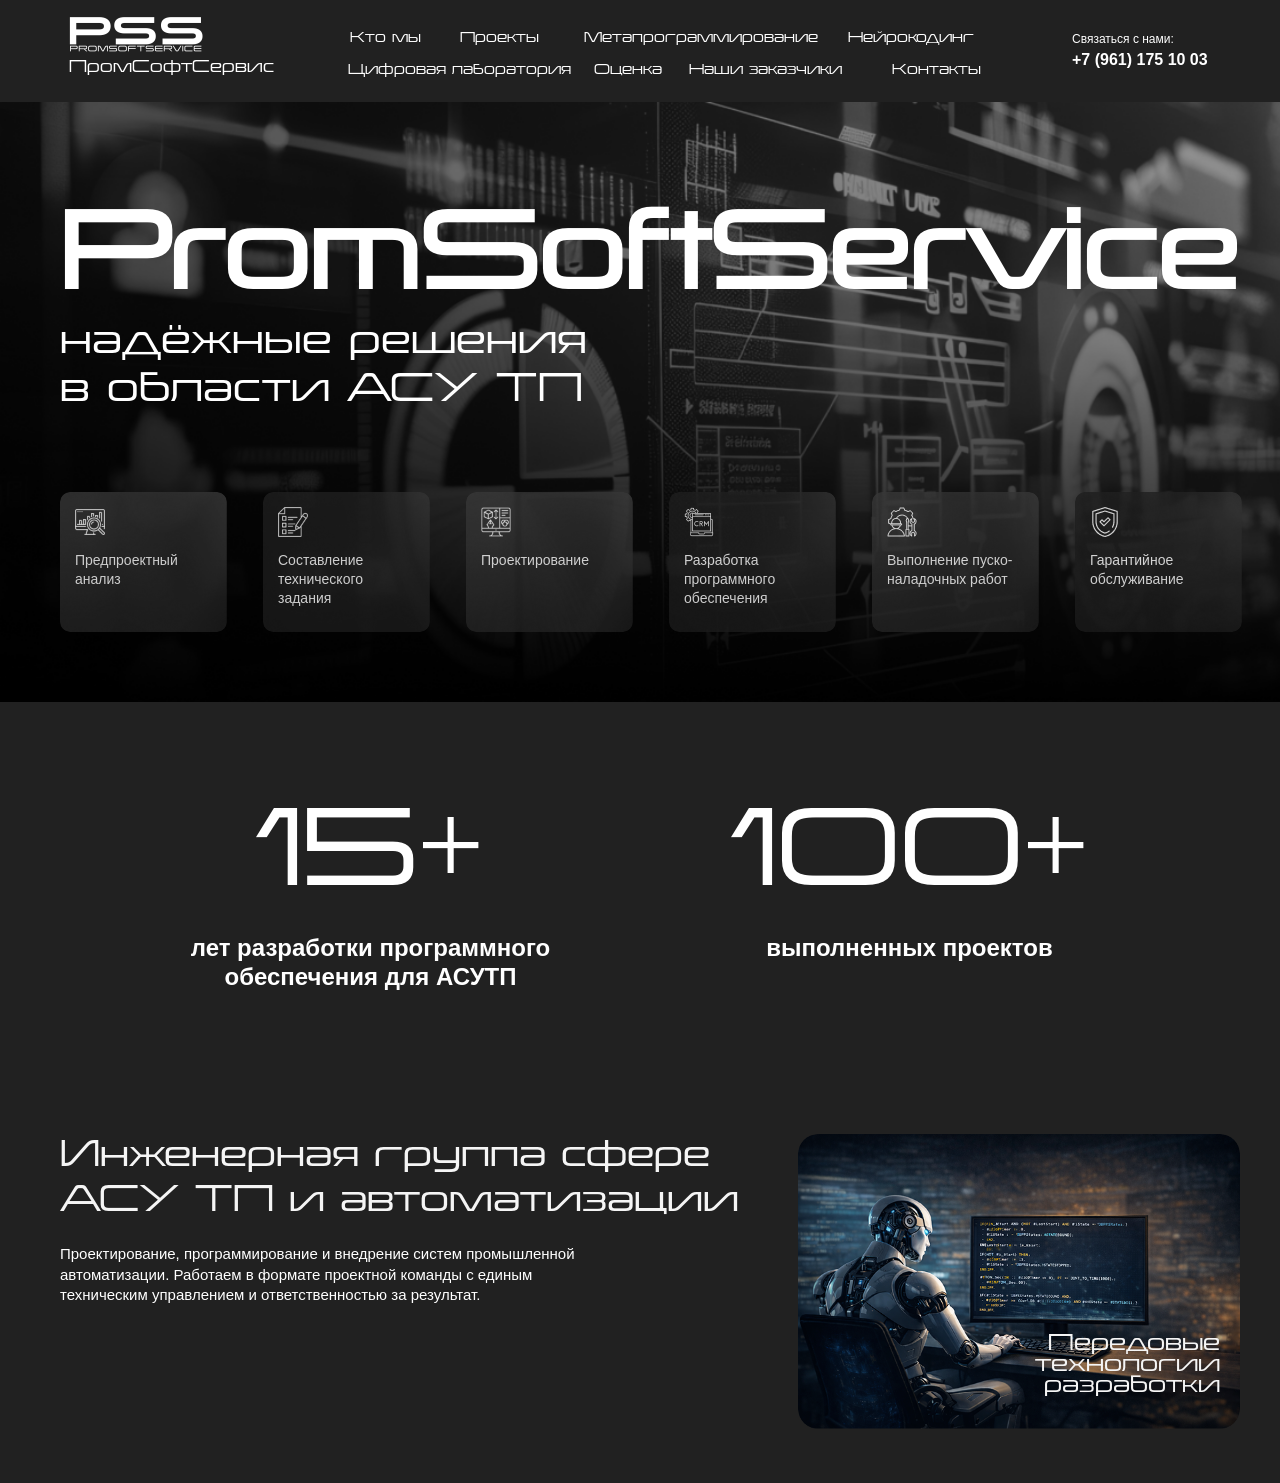
==== index.html @ 096e4c2f "MetaFlow. Подготовка" ====
﻿<!doctype html>
<html lang="ru">
  <head>
    <meta charset="utf-8" />
    <meta http-equiv="Content-Type" content="text/html; charset=utf-8" />
    <meta name="viewport" content="width=device-width, initial-scale=1.0" />
    <title>PromSoftService - надежные решения в области АСУ ТП</title>
    <meta property="og:url" content="/" />
    <meta property="og:title" content="PromSoftService - надежные решения в области АСУ ТП" />
    <meta property="og:description" content="" />
    <meta property="og:type" content="website" />
    <meta property="og:image" content="assets/img/og-logo.png" />
    <link rel="canonical" href="/" />
    <meta name="format-detection" content="telephone=no" />
    <link rel="icon" type="image/png" sizes="32x32" href="assets/img/apple-touch-icon-light.png" media="(prefers-color-scheme: light)" />
    <link rel="icon" type="image/x-icon" sizes="32x32" href="assets/img/favicon-dark.jpg" media="(prefers-color-scheme: dark)" />
    <link rel="icon" type="image/svg+xml" sizes="any" href="assets/img/favicon.svg" />
    <link rel="apple-touch-icon" type="image/png" href="assets/img/icon-192.png" />
    <link rel="icon" type="image/png" sizes="192x192" href="assets/img/icon-192.png" />
    <link rel="stylesheet" href="styles.css" type="text/css" media="all" />
  </head>
  <body>
    <header id="rec1996865982" class="site-header" aria-label="Основная шапка">
      <div class="header-shell">
        <a class="brand" href="#rec1826533751" aria-label="PromSoftService">
          <img src="assets/img/be0d91b4-ce1f-4523-9_2.png" alt="PromSoftService" />
          <span class="brand-title">ПромСофтСервис</span>
        </a>

        <nav class="desktop-nav" aria-label="Основное меню">
          <div class="desktop-nav-row desktop-nav-row-top">
            <a href="#rec1826666881">Кто мы</a>
            <a href="#rec1832008791">Проекты</a>
            <a href="#rec1826693731">Метапрограммирование</a>
            <a href="#rec1826717101">Нейрокодинг</a>
          </div>
          <div class="desktop-nav-row desktop-nav-row-bottom">
            <a href="#rec1989125091">Цифровая лаборатория</a>
            <a href="#rec1988978301">Оценка</a>
            <a href="#rec1826724401">Наши заказчики</a>
            <a href="#rec1831964741">Контакты</a>
          </div>
        </nav>

        <div class="header-contact">
          <div class="header-contact-title">Связаться с нами:</div>
          <a class="header-contact-link" href="tel://+79611751003">+7 (961) 175 10 03</a>
        </div>
      </div>
    </header>

    <nav id="rec1832100621" class="mobile-nav" aria-label="Мобильное меню">
      <div class="mobile-nav-shell">
        <details class="mobile-menu-wrap">
          <summary class="mobile-burger" aria-label="Открыть меню">
            <span></span>
            <span></span>
            <span></span>
            <span></span>
          </summary>
          <div class="mobile-overlay"></div>
          <div class="mobile-panel">
            <div class="mobile-logo-wrap">
              <img class="mobile-logo" src="assets/img/logo_2048x530_white__2.png" alt="PromSoftService" />
            </div>
            <ul class="mobile-menu">
              <li><a href="#rec1826666881">Кто мы</a></li>
              <li><a href="#rec1832008791">Проекты</a></li>
              <li><a href="#rec1826693731">Метапрограммирование</a></li>
              <li><a href="#rec1826717101">Нейрокодинг</a></li>
              <li><a href="#rec1989125091">Цифровая лаборатория</a></li>
              <li><a href="#rec1988978301">Оценка</a></li>
              <li><a href="#rec1826724401">Заказчики</a></li>
              <li><a href="#rec1831964741">Контакты</a></li>
            </ul>
            <div class="mobile-actions">
              <a class="mobile-action" href="tel://+79611751003">Позвонить нам</a>
              <a class="mobile-action" href="mailto:a.gorbunov@bk.ru">Написать на почту</a>
            </div>
          </div>
        </details>
      </div>
    </nav>

    <section id="rec1826533751" class="hero" aria-label="Главный экран">
      <img class="hero-bg" src="assets/img/banner_1_2.png" alt="" aria-hidden="true" />
      <div class="hero-shell">
        <h1 class="hero-title"><strong>PromSoftService</strong></h1>
        <p class="hero-subtitle">надёжные решения <br />в области АСУ ТП</p>

        <div class="hero-cards">
          <article class="hero-card hero-card-1">
            <img class="hero-card-icon" src="assets/img/_1_25.png" alt="" aria-hidden="true" />
            <div class="hero-card-text">Предпроектный анализ</div>
          </article>
          <article class="hero-card hero-card-2">
            <img class="hero-card-icon" src="assets/img/_1_27.png" alt="" aria-hidden="true" />
            <div class="hero-card-text">Составление технического задания</div>
          </article>
          <article class="hero-card hero-card-3">
            <img class="hero-card-icon" src="assets/img/_1_21.png" alt="" aria-hidden="true" />
            <div class="hero-card-text">Проектирование</div>
          </article>
          <article class="hero-card hero-card-4">
            <img class="hero-card-icon" src="assets/img/_1_28.png" alt="" aria-hidden="true" />
            <div class="hero-card-text">Разработка программного обеспечения</div>
          </article>
          <article class="hero-card hero-card-5">
            <img class="hero-card-icon" src="assets/img/_1_23.png" alt="" aria-hidden="true" />
            <div class="hero-card-text">Выполнение пуско-наладочных работ</div>
          </article>
          <article class="hero-card hero-card-6">
            <img class="hero-card-icon" src="assets/img/_1_29.png" alt="" aria-hidden="true" />
            <div class="hero-card-text">Гарантийное обслуживание</div>
          </article>
        </div>
      </div>
    </section>

    <section id="rec1826612561" class="stats" aria-label="О компании в цифрах">
      <div class="stats-shell">
        <div class="stats-value stats-value-left">15+</div>
        <div class="stats-value stats-value-right">100+</div>

        <div class="stats-caption stats-caption-left">лет разработки программного обеспечения для АСУТП</div>
        <div class="stats-caption stats-caption-right">выполненных проектов</div>

        <h2 class="stats-title">Инженерная группа сфере <br />АСУ ТП и автоматизации</h2>
        <p class="stats-text">Проектирование, программирование и&nbsp;внедрение систем промышленной автоматизации. Работаем в&nbsp;формате проектной команды с&nbsp;единым техническим управлением и&nbsp;ответственностью за&nbsp;результат.</p>

        <figure class="stats-figure">
          <img src="assets/img/image_124_4.png" alt="" aria-hidden="true" />
          <figcaption>Передовые технологии разработки</figcaption>
        </figure>
      </div>
    </section>

    <section id="rec1826666881" class="section-placeholder" aria-hidden="true"></section>
    <section id="rec1832008791" class="section-placeholder" aria-hidden="true"></section>
    <section id="rec1826693731" class="section-placeholder" aria-hidden="true"></section>
    <section id="rec1826717101" class="section-placeholder" aria-hidden="true"></section>
    <section id="rec1989125091" class="section-placeholder" aria-hidden="true"></section>
    <section id="rec1988978301" class="section-placeholder" aria-hidden="true"></section>
    <section id="rec1826724401" class="section-placeholder" aria-hidden="true"></section>
    <section id="rec1831964741" class="section-placeholder" aria-hidden="true"></section>
  </body>
</html>
---- styles.css ----
﻿:root {
  --color-bg-main: #212121;
  --color-bg-panel: #333333;
  --color-overlay: rgba(0, 0, 0, 0.45);
  --color-text-main: #ffffff;
  --color-text-soft: #f5f5f5;
  --color-burger-bg: rgba(144, 144, 144, 0.5);

  --font-base: Arial, sans-serif;
  --font-accent: "Korataki", Arial, sans-serif;

  --bp-mobile: 1199px;

  --shell-desktop: 1200px;
  --section-shell: 1200px;

  --header-height: 100px;
  --brand-logo-w: 134px;
  --brand-logo-h: 41px;

  --hero-h-desktop: 604px;
  --hero-h-mobile: 700px;
  --hero-card-w: 167px;
  --hero-card-h: 140px;
  --hero-card-w-mobile: 155px;
  --hero-card-h-mobile: 136px;

  --stats-h-desktop: 771px;
  --stats-h-mobile: 891px;

  --radius-card: 10px;
  --radius-figure: 20px;
  --radius-pill: 30px;
}

@font-face {
  font-family: "Korataki";
  src: url("fonts/15651.otf") format("opentype");
  font-display: swap;
}

* {
  box-sizing: border-box;
}

html,
body {
  margin: 0;
  padding: 0;
}

body {
  background: var(--color-bg-main);
  color: var(--color-text-main);
  font-family: var(--font-base);
}

a {
  color: inherit;
  text-decoration: none;
}

img {
  display: block;
  max-width: 100%;
}

.site-header {
  position: relative;
  z-index: 20;
  height: var(--header-height);
  background: var(--color-bg-main);
}

.header-shell {
  position: relative;
  width: min(100%, var(--shell-desktop));
  height: 100%;
  margin: 0 auto;
}

.brand {
  position: absolute;
  top: 17px;
  left: 29px;
  display: block;
}

.brand img {
  width: var(--brand-logo-w);
  height: var(--brand-logo-h);
  object-fit: contain;
}

.brand-title {
  position: absolute;
  top: 41px;
  left: 0;
  font-family: var(--font-accent);
  font-size: 14px;
  font-weight: 300;
  line-height: 1.43;
  white-space: nowrap;
}

.desktop-nav {
  position: absolute;
  inset: 0;
  font-family: var(--font-accent);
  font-size: 12px;
  font-weight: 300;
  line-height: 1.67;
}

.desktop-nav-row {
  position: absolute;
  left: 308px;
  display: block;
  height: 20px;
}

.desktop-nav-row a {
  position: absolute;
  white-space: nowrap;
}

.desktop-nav-row-top {
  top: 28px;
}

.desktop-nav-row-top a:nth-child(1) {
  left: 2px;
}

.desktop-nav-row-top a:nth-child(2) {
  left: 112px;
}

.desktop-nav-row-top a:nth-child(3) {
  left: 236px;
}

.desktop-nav-row-top a:nth-child(4) {
  left: 500px;
}

.desktop-nav-row-bottom {
  top: 60px;
}

.desktop-nav-row-bottom a:nth-child(1) {
  left: 0;
}

.desktop-nav-row-bottom a:nth-child(2) {
  left: 246px;
}

.desktop-nav-row-bottom a:nth-child(3) {
  left: 341px;
}

.desktop-nav-row-bottom a:nth-child(4) {
  left: 544px;
}

.header-contact {
  position: absolute;
  top: 29px;
  left: 1032px;
  text-align: left;
}

.header-contact-title {
  font-size: 12px;
  font-weight: 500;
  line-height: 1.67;
}

.header-contact-link {
  display: inline-block;
  margin-top: 1px;
  font-size: 16px;
  font-weight: 700;
  line-height: 1.25;
  white-space: nowrap;
}

.mobile-nav {
  display: none;
  position: relative;
  z-index: 30;
  min-height: 58px;
  background: transparent;
}

.mobile-nav-shell {
  position: relative;
  width: 100%;
  min-height: 58px;
}

.mobile-menu-wrap {
  position: relative;
}

.mobile-burger {
  position: fixed;
  top: 15px;
  left: 15px;
  width: 38px;
  height: 38px;
  border-radius: 50%;
  background: var(--color-burger-bg);
  list-style: none;
  cursor: pointer;
  z-index: 42;
}

.mobile-burger::-webkit-details-marker {
  display: none;
}

.mobile-burger span {
  position: absolute;
  left: 8px;
  width: 22px;
  height: 2px;
  background: var(--color-text-main);
  transition: transform 0.25s ease, opacity 0.25s ease, width 0.25s ease;
}

.mobile-burger span:nth-child(1) {
  top: 12px;
}

.mobile-burger span:nth-child(2),
.mobile-burger span:nth-child(3) {
  top: 18px;
}

.mobile-burger span:nth-child(4) {
  top: 24px;
  width: 16px;
  right: 8px;
  left: auto;
}

.mobile-menu-wrap[open] .mobile-burger span:nth-child(1),
.mobile-menu-wrap[open] .mobile-burger span:nth-child(4) {
  width: 0;
  opacity: 0;
}

.mobile-menu-wrap[open] .mobile-burger span:nth-child(2) {
  transform: rotate(45deg);
}

.mobile-menu-wrap[open] .mobile-burger span:nth-child(3) {
  transform: rotate(-45deg);
}

.mobile-overlay {
  position: fixed;
  inset: 0;
  background: var(--color-overlay);
  opacity: 0;
  pointer-events: none;
  transition: opacity 0.25s ease;
  z-index: 38;
}

.mobile-panel {
  position: fixed;
  top: 0;
  left: 0;
  width: 260px;
  height: 100vh;
  background: var(--color-bg-panel);
  padding: 24px 20px 20px;
  transform: translateX(-100%);
  transition: transform 0.25s ease;
  z-index: 39;
  overflow-y: auto;
}

.mobile-menu-wrap[open] .mobile-overlay {
  opacity: 1;
  pointer-events: auto;
}

.mobile-menu-wrap[open] .mobile-panel {
  transform: translateX(0);
}

.mobile-logo-wrap {
  margin-top: 14px;
  margin-bottom: 24px;
}

.mobile-logo {
  width: 125px;
  height: auto;
}

.mobile-menu {
  list-style: none;
  margin: 0;
  padding: 0;
}

.mobile-menu li + li {
  margin-top: 14px;
}

.mobile-menu a {
  font-family: var(--font-accent);
  font-size: 16px;
  font-weight: 300;
  line-height: 1.2;
}

.mobile-actions {
  margin-top: 28px;
  display: grid;
  gap: 12px;
}

.mobile-action {
  display: block;
  border: 1px solid var(--color-text-main);
  border-radius: var(--radius-pill);
  padding: 9px 12px;
  text-align: center;
  color: var(--color-text-main);
  font-size: 14px;
  font-weight: 600;
  line-height: 1.2;
}

.hero {
  position: relative;
  min-height: var(--hero-h-desktop);
  background: var(--color-bg-main);
  overflow: hidden;
}

.hero-bg {
  position: absolute;
  top: 2px;
  left: 50%;
  width: 1500px;
  height: 600px;
  transform: translateX(-50%);
  object-fit: cover;
}

.hero-shell {
  position: relative;
  width: min(100%, var(--section-shell));
  min-height: var(--hero-h-desktop);
  margin: 0 auto;
}

.hero-title {
  position: absolute;
  top: 94px;
  left: 20px;
  margin: 0;
  font-family: var(--font-accent);
  font-size: 95px;
  font-weight: 300;
  line-height: 1.38;
}

.hero-subtitle {
  position: absolute;
  top: 219px;
  left: 20px;
  width: 643px;
  margin: 0;
  font-family: var(--font-accent);
  font-size: 35px;
  font-weight: 300;
  line-height: 1.38;
}

.hero-cards {
  position: absolute;
  top: 392px;
  left: 20px;
  display: grid;
  grid-template-columns: repeat(6, var(--hero-card-w));
  column-gap: 36px;
}

.hero-card {
  width: var(--hero-card-w);
  height: var(--hero-card-h);
  border-radius: var(--radius-card);
  background-size: cover;
  background-position: center;
  opacity: 0.8;
  padding: 15px;
}

.hero-card-icon {
  width: 30px;
  height: 30px;
}

.hero-card-text {
  margin-top: 14px;
  font-size: 14px;
  font-weight: 400;
  line-height: 1.36;
}

.hero-card-1 {
  background-image: url("assets/img/Rectangle_10_7.png");
}

.hero-card-2 {
  background-image: url("assets/img/Rectangle_9_5.png");
}

.hero-card-3 {
  background-image: url("assets/img/Rectangle_10_8.png");
}

.hero-card-4 {
  background-image: url("assets/img/Rectangle_9_7.png");
}

.hero-card-5 {
  background-image: url("assets/img/Rectangle_10_6.png");
}

.hero-card-6 {
  background-image: url("assets/img/Rectangle_9_6.png");
}

.stats {
  position: relative;
  min-height: var(--stats-h-desktop);
  background: var(--color-bg-main);
}

.stats-shell {
  position: relative;
  width: min(100%, var(--section-shell));
  min-height: var(--stats-h-desktop);
  margin: 0 auto;
}

.stats-value {
  position: absolute;
  margin: 0;
  font-family: var(--font-accent);
  font-size: 96px;
  font-weight: 300;
  line-height: 0.6;
  text-align: center;
}

.stats-value-left {
  top: 123px;
  left: 216px;
}

.stats-value-right {
  top: 123px;
  left: 691px;
}

.stats-caption {
  position: absolute;
  width: 495px;
  font-size: 24px;
  font-weight: 700;
  line-height: 1.2;
  text-align: center;
}

.stats-caption-left {
  top: 230px;
  left: 83px;
}

.stats-caption-right {
  top: 230px;
  left: 622px;
}

.stats-title {
  position: absolute;
  top: 430px;
  left: 20px;
  width: 698px;
  margin: 0;
  color: var(--color-text-soft);
  font-family: var(--font-accent);
  font-size: 32px;
  font-weight: 300;
  line-height: 1.41;
}

.stats-text {
  position: absolute;
  top: 540px;
  left: 20px;
  width: 532px;
  margin: 0;
  font-size: 15px;
  font-weight: 500;
  line-height: 1.38;
}

.stats-figure {
  position: absolute;
  top: 430px;
  left: 758px;
  width: 442px;
  margin: 0;
}

.stats-figure img {
  width: 442px;
  height: 295px;
  border-radius: var(--radius-figure);
  object-fit: cover;
}

.stats-figure figcaption {
  position: absolute;
  top: 200px;
  left: 110px;
  width: 312px;
  color: var(--color-text-soft);
  font-family: var(--font-accent);
  font-size: 20px;
  font-weight: 300;
  line-height: 1.05;
  text-align: right;
}

.section-placeholder {
  min-height: 1px;
  background: var(--color-bg-main);
}

@media (max-width: 1200px) {
  .site-header {
    display: none;
  }

  .mobile-nav {
    display: block;
  }

  .hero {
    min-height: var(--hero-h-mobile);
  }

  .hero-bg {
    top: 0;
    width: 870px;
    height: 700px;
  }

  .hero-shell {
    min-height: var(--hero-h-mobile);
    width: 320px;
  }

  .hero-title {
    top: 95px;
    left: 0;
    font-size: 25px;
  }

  .hero-subtitle {
    top: 133px;
    left: 0;
    width: 286px;
    font-size: 18px;
  }

  .hero-cards {
    top: 226px;
    left: 0;
    grid-template-columns: repeat(2, var(--hero-card-w-mobile));
    column-gap: 10px;
    row-gap: 10px;
  }

  .hero-card {
    width: var(--hero-card-w-mobile);
    height: var(--hero-card-h-mobile);
  }

  .stats {
    min-height: var(--stats-h-mobile);
  }

  .stats-shell {
    min-height: var(--stats-h-mobile);
    width: 320px;
  }

  .stats-value {
    font-size: 50px;
  }

  .stats-value-left {
    top: 73px;
    left: 101px;
  }

  .stats-value-right {
    top: 222px;
    left: 67px;
  }

  .stats-caption {
    font-size: 18px;
  }

  .stats-caption-left {
    top: 123px;
    left: 6px;
    width: 314px;
  }

  .stats-caption-right {
    top: 272px;
    left: 42px;
    width: 235px;
  }

  .stats-title {
    top: 349px;
    left: 15px;
    width: 302px;
    font-size: 23px;
  }

  .stats-text {
    top: 487px;
    left: 15px;
    width: 304px;
  }

  .stats-figure {
    top: 635px;
    left: 0;
    width: 320px;
  }

  .stats-figure img {
    width: 320px;
    height: 215px;
  }

  .stats-figure figcaption {
    top: 149px;
    left: 46px;
    width: 264px;
    font-size: 15px;
  }
}
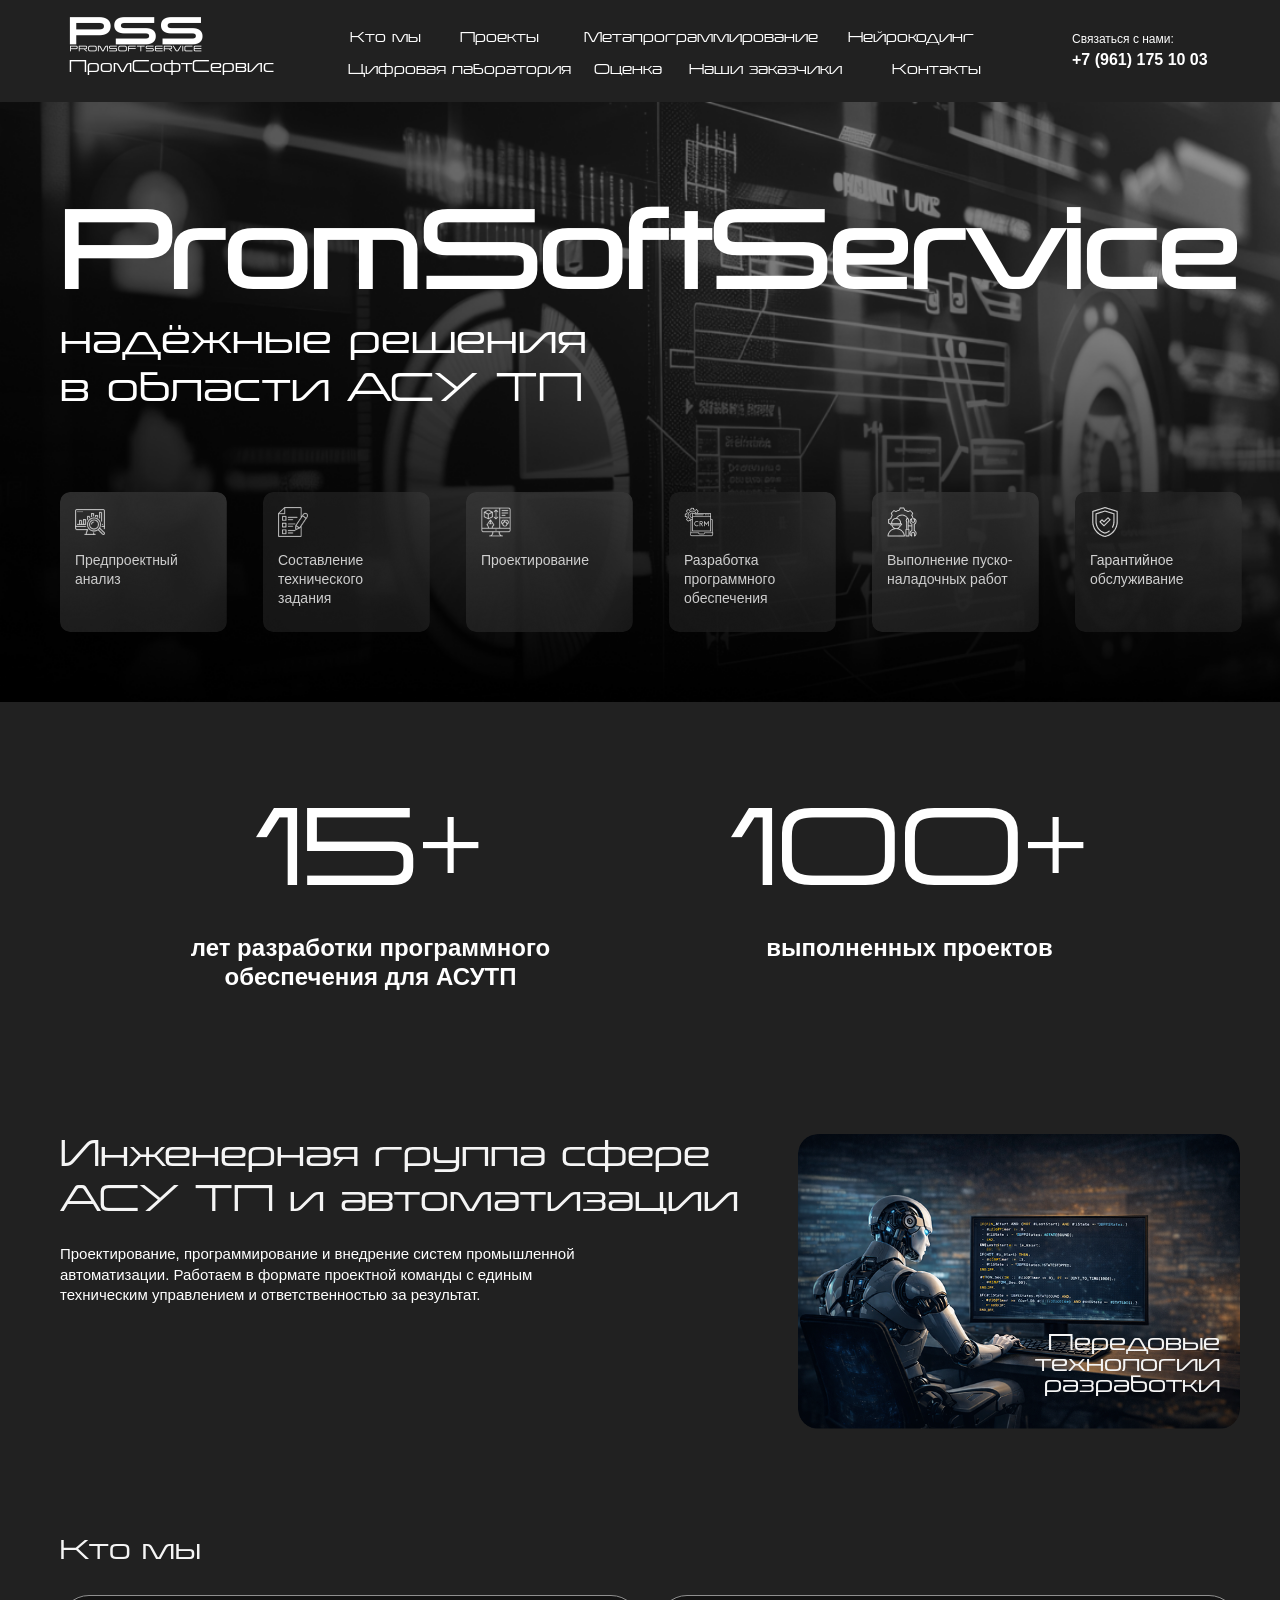
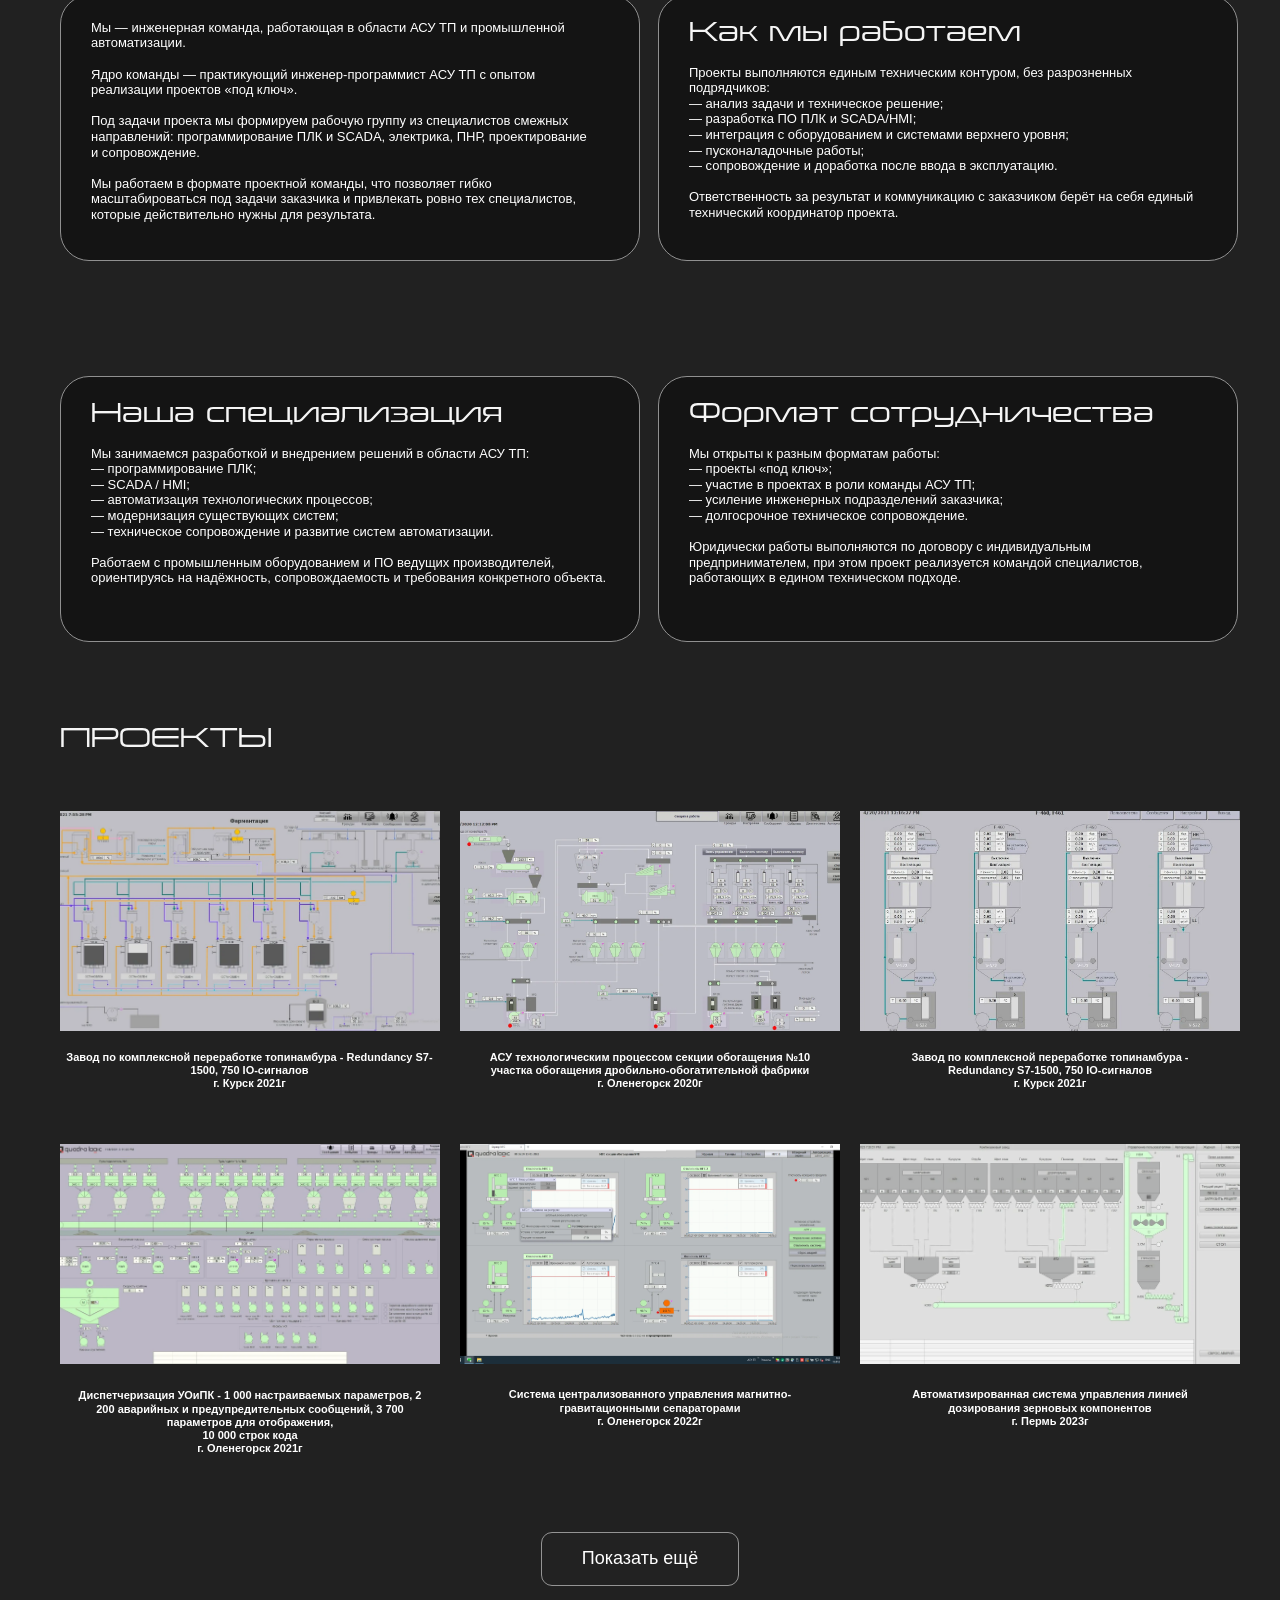
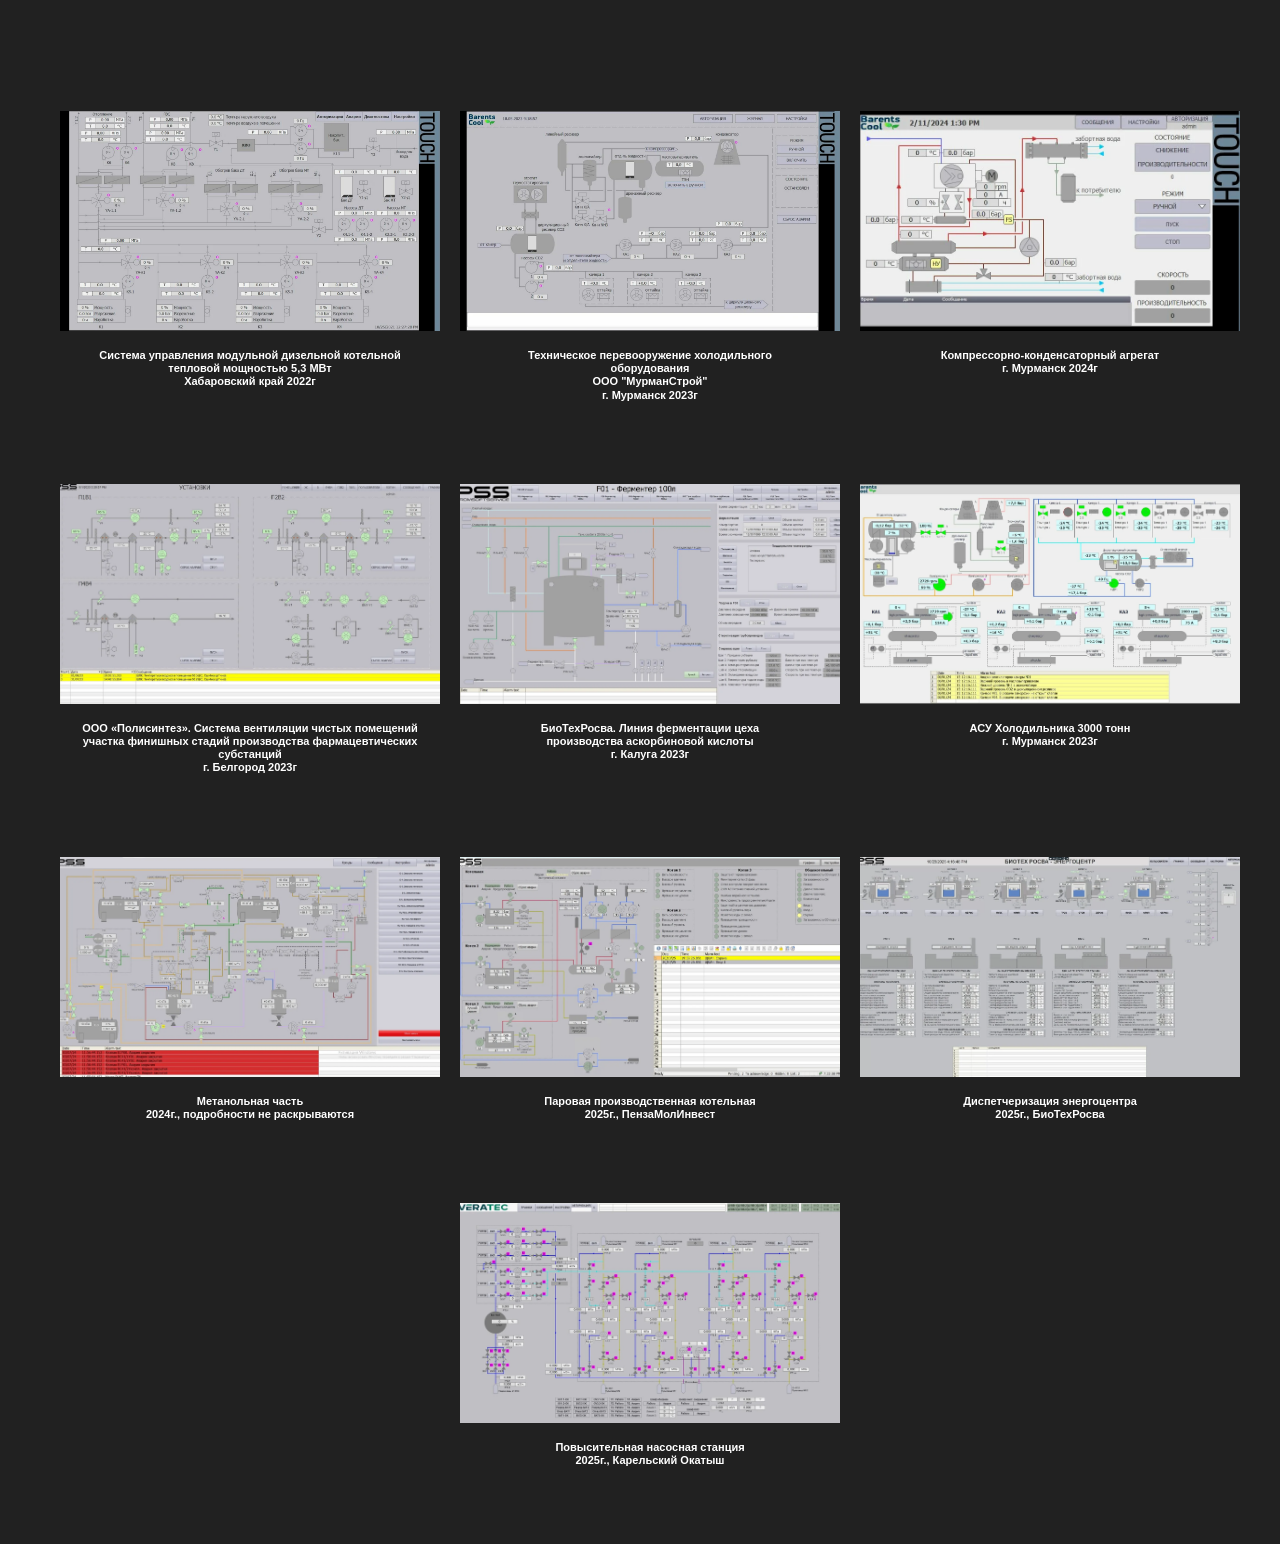
==== commit 97b7ba31: "Проекты" ====
--- a/index.html
+++ b/index.html
@@ -135,8 +135,165 @@
       </div>
     </section>
 
-    <section id="rec1826666881" class="section-placeholder" aria-hidden="true"></section>
-    <section id="rec1832008791" class="section-placeholder" aria-hidden="true"></section>
+    <section id="rec1826666881" class="about" aria-label="Кто мы">
+      <div class="about-shell">
+        <h2 class="about-title">Кто мы</h2>
+        <div class="about-grid">
+          <article class="about-card about-card-intro">
+            <p class="about-card-text">
+              Мы&nbsp;— инженерная команда, работающая в&nbsp;области АСУ&nbsp;ТП и&nbsp;промышленной автоматизации.<br /><br />Ядро команды&nbsp;—
+              практикующий инженер-программист АСУ&nbsp;ТП с&nbsp;опытом реализации проектов «под ключ».<br /><br />Под задачи проекта
+              мы&nbsp;формируем рабочую группу из&nbsp;специалистов смежных направлений: программирование ПЛК и&nbsp;SCADA, электрика, ПНР,
+              проектирование и&nbsp;сопровождение.<br /><br />Мы&nbsp;работаем в&nbsp;формате проектной команды, что позволяет гибко
+              масштабироваться под задачи заказчика и&nbsp;привлекать ровно тех специалистов, которые действительно нужны для результата.
+            </p>
+          </article>
+          <article class="about-card">
+            <h3 class="about-card-title">Как мы работаем</h3>
+            <p class="about-card-text">
+              Проекты выполняются единым техническим контуром, без разрозненных подрядчиков:<br />—&nbsp;анализ задачи и&nbsp;техническое
+              решение;<br />—&nbsp;разработка&nbsp;ПО ПЛК и&nbsp;SCADA/HMI;<br />—&nbsp;интеграция с&nbsp;оборудованием и&nbsp;системами верхнего
+              уровня;<br />—&nbsp;пусконаладочные работы;<br />—&nbsp;сопровождение и&nbsp;доработка после ввода в&nbsp;эксплуатацию.<br /><br />Ответственность
+              за&nbsp;результат и&nbsp;коммуникацию с&nbsp;заказчиком берёт на&nbsp;себя единый технический координатор проекта.
+            </p>
+          </article>
+          <article class="about-card">
+            <h3 class="about-card-title">Наша специализация</h3>
+            <p class="about-card-text">
+              Мы&nbsp;занимаемся разработкой и&nbsp;внедрением решений в&nbsp;области АСУ&nbsp;ТП:<br />—&nbsp;программирование ПЛК;<br />—&nbsp;SCADA
+              / HMI;<br />—&nbsp;автоматизация технологических процессов;<br />—&nbsp;модернизация существующих систем;<br />—&nbsp;техническое
+              сопровождение и&nbsp;развитие систем автоматизации.<br /><br />Работаем с&nbsp;промышленным оборудованием и&nbsp;ПО ведущих
+              производителей, ориентируясь на&nbsp;надёжность, сопровождаемость и&nbsp;требования конкретного объекта.
+            </p>
+          </article>
+          <article class="about-card">
+            <h3 class="about-card-title">Формат сотрудничества</h3>
+            <p class="about-card-text">
+              Мы&nbsp;открыты к&nbsp;разным форматам работы:<br />—&nbsp;проекты «под ключ»;<br />—&nbsp;участие в&nbsp;проектах в&nbsp;роли команды
+              АСУ&nbsp;ТП;<br />—&nbsp;усиление инженерных подразделений заказчика;<br />—&nbsp;долгосрочное техническое
+              сопровождение.<br /><br />Юридически работы выполняются по&nbsp;договору с&nbsp;индивидуальным предпринимателем, при этом проект
+              реализуется командой специалистов, работающих в&nbsp;едином техническом подходе.
+            </p>
+          </article>
+        </div>
+      </div>
+    </section>
+    <section id="rec1832008791" class="projects" aria-label="Проекты">
+      <div class="projects-shell">
+        <h2 class="projects-title">ПРОЕКТЫ</h2>
+        <div class="projects-grid">
+          <article class="project-card project-card-1">
+            <img src="assets/img/image_2026-01-27_00-_46.png" alt="" aria-hidden="true" />
+            <p class="project-caption">
+              Завод по комплексной переработке топинамбура - Redundancy S7-1500, 750 IO-сигналов<br />г. Курск 2021г
+            </p>
+          </article>
+          <article class="project-card project-card-2">
+            <img src="assets/img/image_2026-01-27_00-_32.png" alt="" aria-hidden="true" />
+            <p class="project-caption">
+              АСУ технологическим процессом секции обогащения №10 участка обогащения дробильно-обогатительной фабрики<br />г. Оленегорск 2020г
+            </p>
+          </article>
+          <article class="project-card project-card-3">
+            <img src="assets/img/image_2026-01-27_00-_33.png" alt="" aria-hidden="true" />
+            <p class="project-caption">
+              Завод по комплексной переработке топинамбура - Redundancy S7-1500, 750 IO-сигналов<br />г. Курск 2021г
+            </p>
+          </article>
+          <article class="project-card project-card-4">
+            <img src="assets/img/image_2026-01-27_00-_31.png" alt="" aria-hidden="true" />
+            <p class="project-caption">
+              Диспетчеризация УОиПК - 1 000 настраиваемых параметров, 2 200 аварийных и предупредительных сообщений, 3 700 параметров для
+              отображения, <br />10 000 строк кода<br />г. Оленегорск 2021г
+            </p>
+          </article>
+          <article class="project-card project-card-5">
+            <img src="assets/img/image_2026-01-27_00-_43.png" alt="" aria-hidden="true" />
+            <p class="project-caption">
+              Система централизованного управления магнитно-гравитационными сепараторами<br />г. Оленегорск 2022г
+            </p>
+          </article>
+          <article class="project-card project-card-6">
+            <img src="assets/img/image_2026-01-27_00-_36.png" alt="" aria-hidden="true" />
+            <p class="project-caption">
+              Автоматизированная система управления линией дозирования зерновых компонентов<br />г. Пермь 2023г
+            </p>
+          </article>
+        </div>
+      </div>
+    </section>
+    <section id="rec1831999431" class="projects-more" aria-label="Показать ещё проекты">
+      <div class="projects-more-shell">
+        <button class="projects-more-button" type="button">Показать ещё</button>
+      </div>
+    </section>
+    <section id="rec1832048871" class="projects projects-continuation" aria-label="Продолжение проектов">
+      <div class="projects-shell projects-shell-continuation">
+        <div class="projects-grid projects-grid-continuation">
+          <article class="project-card project-card-more-1">
+            <img src="assets/img/image_2026-01-27_00-_40.png" alt="" aria-hidden="true" />
+            <p class="project-caption">
+              Система управления модульной дизельной котельной тепловой мощностью 5,3 МВт<br />Хабаровский край 2022г
+            </p>
+          </article>
+          <article class="project-card project-card-more-2">
+            <img src="assets/img/image_2026-01-27_00-_42.png" alt="" aria-hidden="true" />
+            <p class="project-caption">
+              Техническое перевооружение холодильного оборудования <br />ООО "МурманСтрой"<br />г. Мурманск 2023г
+            </p>
+          </article>
+          <article class="project-card project-card-more-3">
+            <img src="assets/img/image_2026-01-27_00-_41.png" alt="" aria-hidden="true" />
+            <p class="project-caption">
+              Компрессорно-конденсаторный агрегат<br />г. Мурманск 2024г
+            </p>
+          </article>
+          <article class="project-card project-card-more-4">
+            <img src="assets/img/image_2026-01-27_00-_35.png" alt="" aria-hidden="true" />
+            <p class="project-caption">
+              ООО «Полисинтез». Система вентиляции чистых помещений участка финишных стадий производства фармацевтических субстанций<br />г.
+              Белгород 2023г
+            </p>
+          </article>
+          <article class="project-card project-card-more-5">
+            <img src="assets/img/image_2026-01-27_00-_44.png" alt="" aria-hidden="true" />
+            <p class="project-caption">
+              БиоТехРосва. Линия ферментации цеха производства аскорбиновой кислоты<br />г. Калуга 2023г
+            </p>
+          </article>
+          <article class="project-card project-card-more-6">
+            <img src="assets/img/image_2026-01-27_00-_37.png" alt="" aria-hidden="true" />
+            <p class="project-caption">
+              АСУ Холодильника 3000 тонн<br />г. Мурманск 2023г
+            </p>
+          </article>
+          <article class="project-card project-card-more-7">
+            <img src="assets/img/image_2026-01-27_00-_39.png" alt="" aria-hidden="true" />
+            <p class="project-caption">
+              Метанольная часть<br />2024г., подробности не раскрываются
+            </p>
+          </article>
+          <article class="project-card project-card-more-8">
+            <img src="assets/img/image_2026-01-27_00-_45.png" alt="" aria-hidden="true" />
+            <p class="project-caption">
+              Паровая производственная котельная<br />2025г., ПензаМолИнвест
+            </p>
+          </article>
+          <article class="project-card project-card-more-9">
+            <img src="assets/img/image_2026-01-27_00-_34.png" alt="" aria-hidden="true" />
+            <p class="project-caption">
+              Диспетчеризация энергоцентра<br />2025г., БиоТехРосва
+            </p>
+          </article>
+          <article class="project-card project-card-more-10">
+            <img src="assets/img/image_2026-01-27_00-_38.png" alt="" aria-hidden="true" />
+            <p class="project-caption">
+              Повысительная насосная станция<br />2025г., Карельский Окатыш
+            </p>
+          </article>
+        </div>
+      </div>
+    </section>
     <section id="rec1826693731" class="section-placeholder" aria-hidden="true"></section>
     <section id="rec1826717101" class="section-placeholder" aria-hidden="true"></section>
     <section id="rec1989125091" class="section-placeholder" aria-hidden="true"></section>
--- a/styles.css
+++ b/styles.css
@@ -27,6 +27,22 @@
 
   --stats-h-desktop: 771px;
   --stats-h-mobile: 891px;
+  --projects-h-desktop: 856px;
+  --projects-h-mobile: 2036px;
+  --projects-title-size: 24px;
+  --projects-card-w: 380px;
+  --projects-card-h: 220px;
+  --projects-grid-gap-x: 20px;
+  --projects-grid-gap-y: 58px;
+  --projects-caption-size: 11px;
+  --projects-caption-width: 377px;
+  --projects-caption-gap: 20px;
+  --projects-more-bg: #222222;
+  --projects-more-border: #949494;
+  --projects-more-radius: 11px;
+  --projects-more-btn-h: 54px;
+  --projects-more-btn-px: 38px;
+  --projects-more-btn-font: 18px;
 
   --radius-card: 10px;
   --radius-figure: 20px;
@@ -544,12 +560,275 @@
   text-align: right;
 }
 
+.about {
+  min-height: 801px;
+  background: var(--color-bg-main);
+}
+
+.about-shell {
+  width: min(100%, var(--section-shell));
+  min-height: 801px;
+  margin: 0 auto;
+  padding: 63px 20px 34px;
+}
+
+.about-title {
+  margin: 0;
+  color: var(--color-text-soft);
+  font-family: var(--font-accent);
+  font-size: 24px;
+  font-weight: 300;
+  line-height: 1.2;
+}
+
+.about-grid {
+  margin-top: 28px;
+  display: grid;
+  grid-template-columns: repeat(2, 580px);
+  gap: 115px 18px;
+}
+
+.about-card {
+  min-height: 266px;
+  border: 1px solid #909090;
+  border-radius: 29px;
+  background: #141414;
+  padding: 24px 30px 25px;
+}
+
+.about-card-title {
+  margin: 0 0 16px;
+  color: var(--color-text-soft);
+  font-family: var(--font-accent);
+  font-size: 24px;
+  font-weight: 300;
+  line-height: 1.2;
+}
+
+.about-card-text {
+  margin: 0;
+  color: var(--color-text-main);
+  font-size: 13px;
+  font-weight: 400;
+  line-height: 1.2;
+}
+
 .section-placeholder {
   min-height: 1px;
   background: var(--color-bg-main);
 }
 
+.projects {
+  min-height: var(--projects-h-desktop);
+  background: var(--color-bg-main);
+}
+
+.projects-shell {
+  width: min(100%, var(--section-shell));
+  min-height: var(--projects-h-desktop);
+  margin: 0 auto;
+  padding: 50px 20px 48px;
+}
+
+.projects-title {
+  margin: 0;
+  color: var(--color-text-soft);
+  font-family: var(--font-accent);
+  font-size: var(--projects-title-size);
+  font-weight: 300;
+  line-height: 1.2;
+}
+
+.projects-grid {
+  margin-top: 56px;
+  display: grid;
+  grid-template-columns: repeat(3, var(--projects-card-w));
+  row-gap: 54px;
+  column-gap: var(--projects-grid-gap-x);
+}
+
+.project-card img {
+  width: var(--projects-card-w);
+  height: var(--projects-card-h);
+  object-fit: cover;
+}
+
+.project-caption {
+  width: var(--projects-caption-width);
+  margin: var(--projects-caption-gap) auto 0;
+  color: var(--color-text-main);
+  font-size: var(--projects-caption-size);
+  font-weight: 700;
+  line-height: 1.2;
+  text-align: center;
+}
+
+.project-card-1 .project-caption {
+  width: 377px;
+  margin-left: 1px;
+}
+
+.project-card-2 .project-caption {
+  width: 325px;
+}
+
+.project-card-3 .project-caption {
+  width: 317px;
+}
+
+.project-card-4 .project-caption {
+  width: 350px;
+  margin-top: 25px;
+}
+
+.project-card-5 .project-caption {
+  width: 295px;
+  margin-top: 24px;
+}
+
+.project-card-6 .project-caption {
+  width: 311px;
+  margin-top: 24px;
+}
+
+.projects-more {
+  background: var(--color-bg-main);
+  padding: 0 0 60px;
+}
+
+.projects-more-shell {
+  width: min(100%, var(--section-shell));
+  margin: 0 auto;
+  display: flex;
+  justify-content: center;
+}
+
+.projects-more-button {
+  min-width: 198px;
+  height: var(--projects-more-btn-h);
+  border: 1px solid var(--projects-more-border);
+  border-radius: var(--projects-more-radius);
+  background: var(--projects-more-bg);
+  color: var(--color-text-main);
+  padding: 0 var(--projects-more-btn-px);
+  font-family: var(--font-base);
+  font-size: var(--projects-more-btn-font);
+  font-weight: 400;
+  line-height: 1.2;
+  text-align: center;
+}
+
+.projects-continuation {
+  min-height: 1353px;
+}
+
+.projects-shell-continuation {
+  min-height: 1353px;
+  padding: 65px 20px 71px;
+}
+
+.projects-grid-continuation {
+  margin-top: 0;
+  row-gap: 82px;
+}
+
+.projects-grid-continuation .project-caption {
+  margin-top: 18px;
+}
+
+.project-card-more-1 .project-caption {
+  width: 349px;
+}
+
+.project-card-more-2 .project-caption {
+  width: 289px;
+}
+
+.project-card-more-3 .project-caption {
+  width: 263px;
+}
+
+.project-card-more-4 .project-caption {
+  width: 369px;
+}
+
+.project-card-more-5 .project-caption {
+  width: 289px;
+}
+
+.project-card-more-6 .project-caption {
+  width: 206px;
+}
+
+.project-card-more-7 .project-caption {
+  width: 296px;
+}
+
+.project-card-more-8 .project-caption {
+  width: 236px;
+}
+
+.project-card-more-9 .project-caption {
+  width: 235px;
+}
+
+.project-card-more-10 {
+  grid-column: 2;
+}
+
+.project-card-more-10 .project-caption {
+  width: 226px;
+}
+
 @media (max-width: 1200px) {
+  .about {
+    min-height: 1781px;
+  }
+
+  .about-shell {
+    width: 320px;
+    min-height: 1781px;
+    padding: 52px 0 36px;
+  }
+
+  .about-title {
+    margin-left: 15px;
+    font-size: 25px;
+  }
+
+  .about-grid {
+    margin-top: 24px;
+    grid-template-columns: 320px;
+    gap: 120px 0;
+  }
+
+  .about-card {
+    min-height: auto;
+    border-radius: 20px;
+    padding: 20px 15px 18px;
+  }
+
+  .about-card-intro {
+    min-height: 377px;
+  }
+
+  .about-card:nth-child(2) {
+    min-height: 320px;
+  }
+
+  .about-card:nth-child(3) {
+    min-height: 298px;
+  }
+
+  .about-card:nth-child(4) {
+    min-height: 289px;
+  }
+
+  .about-card-title {
+    margin-bottom: 12px;
+    font-size: 25px;
+  }
+
   .site-header {
     display: none;
   }
@@ -668,4 +947,86 @@
     width: 264px;
     font-size: 15px;
   }
-}
+
+  .projects {
+    min-height: var(--projects-h-mobile);
+  }
+
+  .projects-shell {
+    width: 320px;
+    min-height: var(--projects-h-mobile);
+    padding: 51px 0 60px;
+  }
+
+  .projects-title {
+    margin-left: 15px;
+    font-size: 25px;
+  }
+
+  .projects-grid {
+    margin-top: 27px;
+    grid-template-columns: 320px;
+    row-gap: 39px;
+  }
+
+  .project-card img {
+    width: 320px;
+    height: 200px;
+  }
+
+  .project-caption {
+    width: 309px;
+    margin-top: 20px;
+  }
+
+  .project-card-1 .project-caption,
+  .project-card-2 .project-caption,
+  .project-card-3 .project-caption,
+  .project-card-4 .project-caption,
+  .project-card-5 .project-caption,
+  .project-card-6 .project-caption {
+    width: 309px;
+    margin: 20px auto 0;
+  }
+
+  .projects-more {
+    padding-bottom: 15px;
+  }
+
+  .projects-more-shell {
+    width: 320px;
+  }
+
+  .projects-continuation {
+    min-height: 2993px;
+  }
+
+  .projects-shell-continuation {
+    width: 320px;
+    min-height: 2993px;
+    padding: 41px 0 81px;
+  }
+
+  .projects-grid-continuation {
+    row-gap: 39px;
+  }
+
+  .project-card-more-10 {
+    grid-column: auto;
+  }
+
+  .projects-grid-continuation .project-caption,
+  .project-card-more-1 .project-caption,
+  .project-card-more-2 .project-caption,
+  .project-card-more-3 .project-caption,
+  .project-card-more-4 .project-caption,
+  .project-card-more-5 .project-caption,
+  .project-card-more-6 .project-caption,
+  .project-card-more-7 .project-caption,
+  .project-card-more-8 .project-caption,
+  .project-card-more-9 .project-caption,
+  .project-card-more-10 .project-caption {
+    width: 309px;
+    margin: 20px auto 0;
+  }
+}
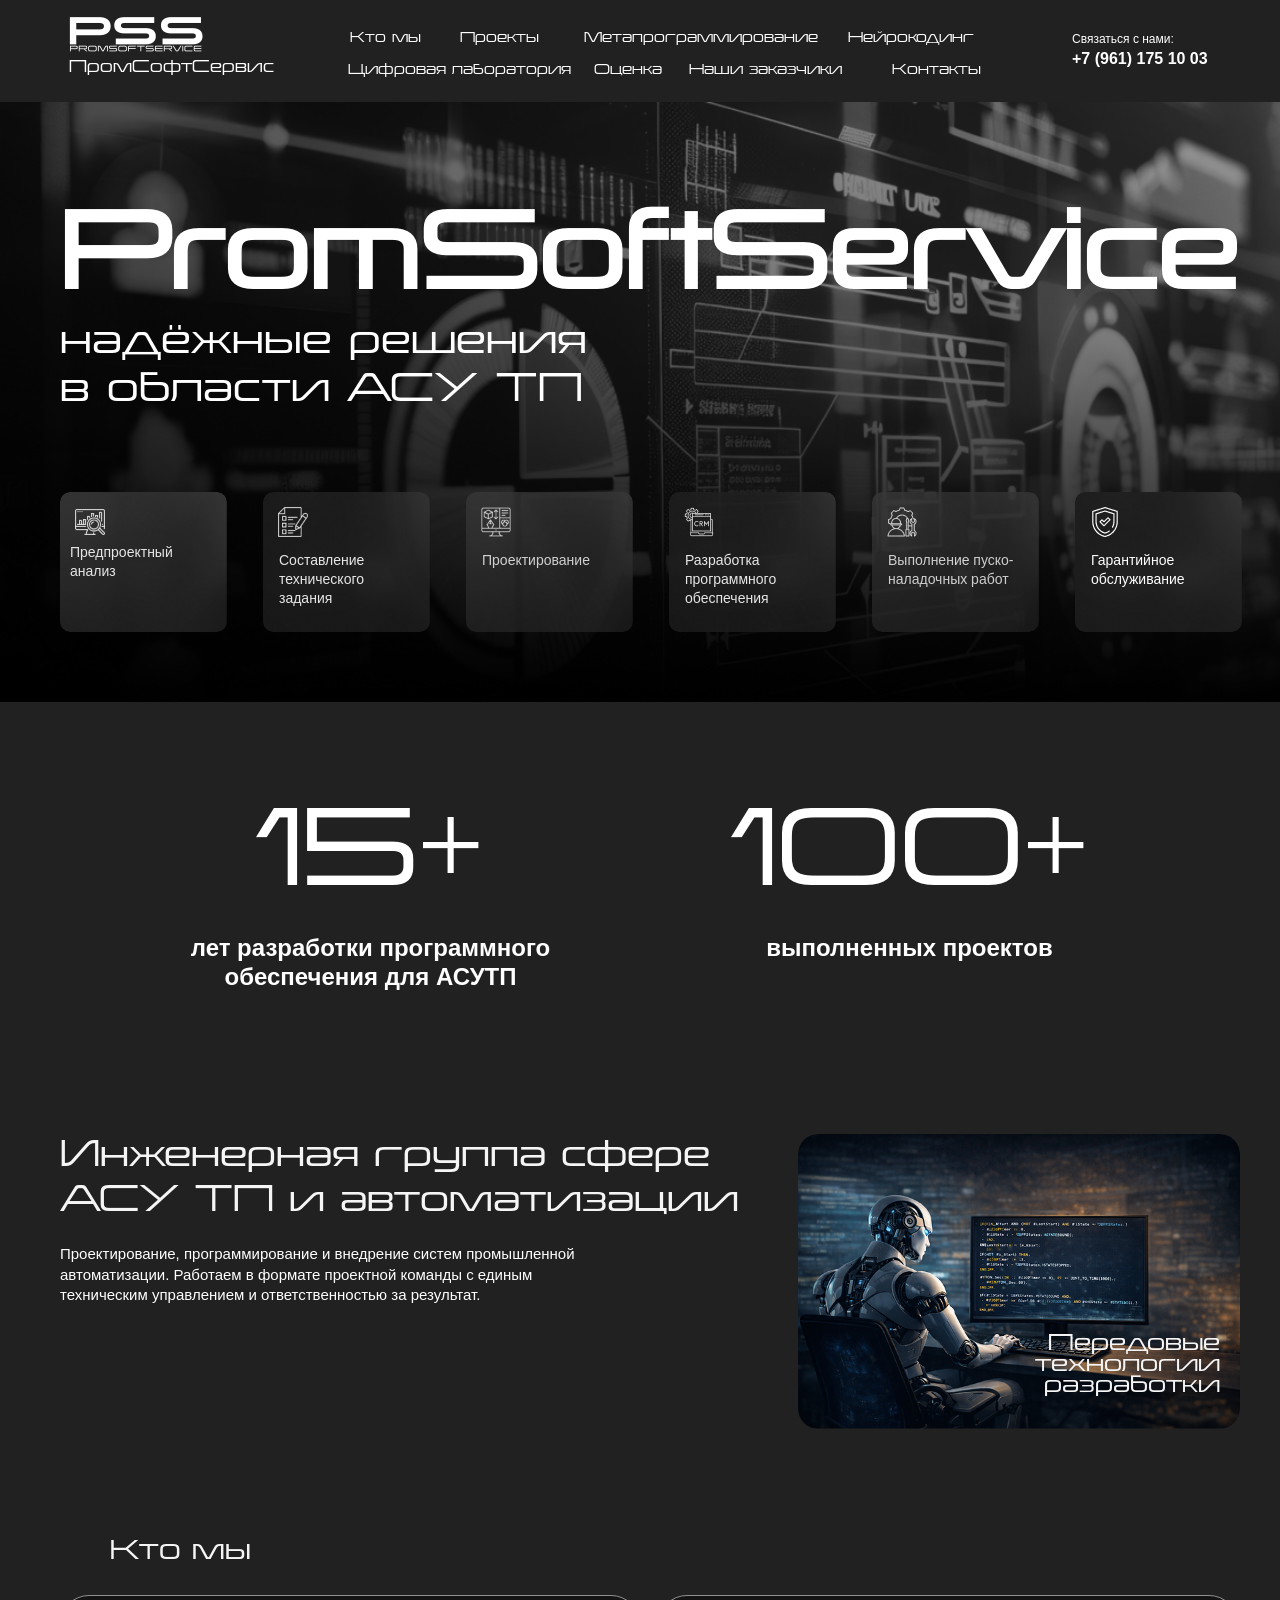
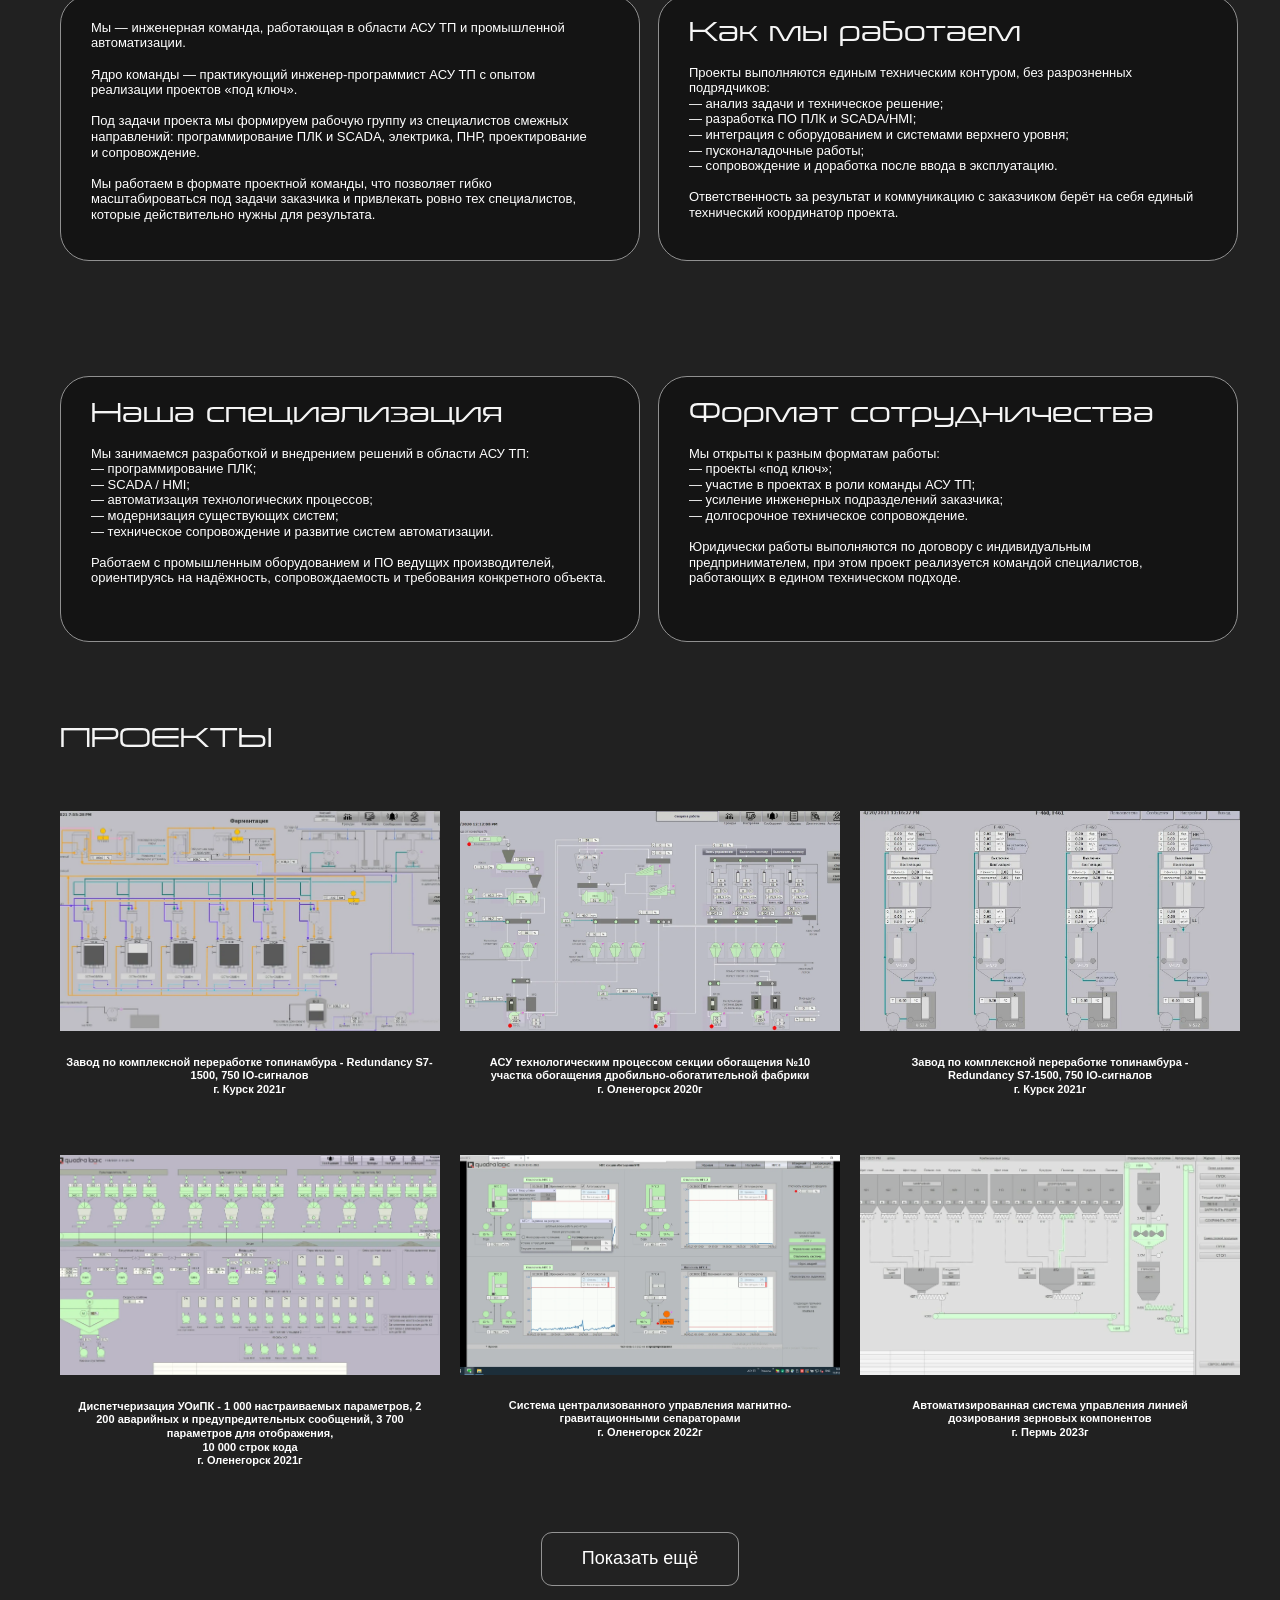
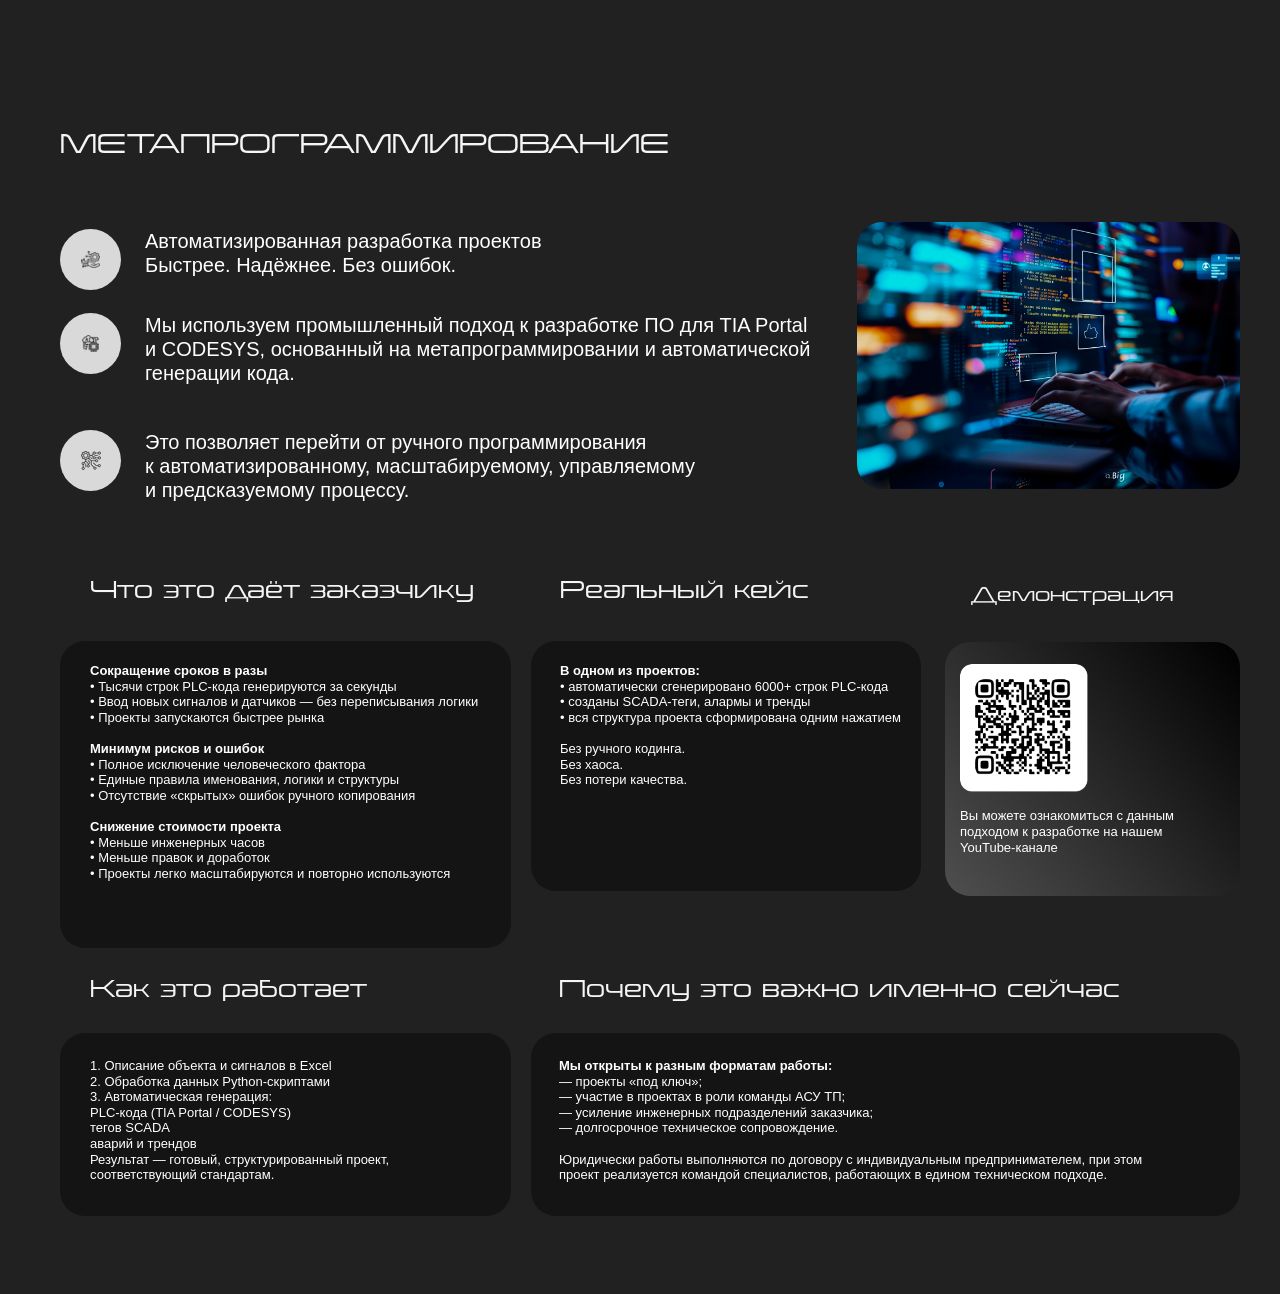
==== commit 2babacd3: "MetaFlow. МЕТАПРОГРАММИРОВАНИЕ" ====
--- a/index.html
+++ b/index.html
@@ -5,12 +5,12 @@
     <meta http-equiv="Content-Type" content="text/html; charset=utf-8" />
     <meta name="viewport" content="width=device-width, initial-scale=1.0" />
     <title>PromSoftService - надежные решения в области АСУ ТП</title>
-    <meta property="og:url" content="/" />
+    <meta property="og:url" content="http://promsoftservice.ru" />
     <meta property="og:title" content="PromSoftService - надежные решения в области АСУ ТП" />
     <meta property="og:description" content="" />
     <meta property="og:type" content="website" />
     <meta property="og:image" content="assets/img/og-logo.png" />
-    <link rel="canonical" href="/" />
+    <link rel="canonical" href="https://promsoftservice.ru" />
     <meta name="format-detection" content="telephone=no" />
     <link rel="icon" type="image/png" sizes="32x32" href="assets/img/apple-touch-icon-light.png" media="(prefers-color-scheme: light)" />
     <link rel="icon" type="image/x-icon" sizes="32x32" href="assets/img/favicon-dark.jpg" media="(prefers-color-scheme: dark)" />
@@ -22,10 +22,10 @@
   <body>
     <header id="rec1996865982" class="site-header" aria-label="Основная шапка">
       <div class="header-shell">
-        <a class="brand" href="#rec1826533751" aria-label="PromSoftService">
+        <div class="brand" aria-label="PromSoftService">
           <img src="assets/img/be0d91b4-ce1f-4523-9_2.png" alt="PromSoftService" />
           <span class="brand-title">ПромСофтСервис</span>
-        </a>
+        </div>
 
         <nav class="desktop-nav" aria-label="Основное меню">
           <div class="desktop-nav-row desktop-nav-row-top">
@@ -294,7 +294,95 @@
         </div>
       </div>
     </section>
-    <section id="rec1826693731" class="section-placeholder" aria-hidden="true"></section>
+    <section id="rec1826693731" class="metaprogramming" aria-label="Метапрограммирование">
+      <div class="metaprogramming-shell">
+        <h2 class="metaprogramming-title">
+          <span class="metaprogramming-title-desktop">МЕТАПРОГРАММИРОВАНИЕ</span>
+          <span class="metaprogramming-title-mobile">МЕТАПРОГРАМ<br />-МИРОВАНИЕ</span>
+        </h2>
+
+        <div class="metaprogramming-intro">
+          <article class="metaprogramming-intro-item">
+            <span class="metaprogramming-intro-icon" aria-hidden="true">
+              <img src="assets/img/Vector_5.png" alt="" />
+            </span>
+            <p class="metaprogramming-intro-text">Автоматизированная разработка проектов<br />Быстрее. Надёжнее. Без ошибок.</p>
+          </article>
+          <article class="metaprogramming-intro-item">
+            <span class="metaprogramming-intro-icon" aria-hidden="true">
+              <img src="assets/img/_1_31.png" alt="" />
+            </span>
+            <p class="metaprogramming-intro-text">
+              Мы&nbsp;используем промышленный подход к&nbsp;разработке&nbsp;ПО для TIA Portal и&nbsp;CODESYS, основанный
+              на&nbsp;метапрограммировании и&nbsp;автоматической генерации кода.
+            </p>
+          </article>
+          <article class="metaprogramming-intro-item">
+            <span class="metaprogramming-intro-icon" aria-hidden="true">
+              <img src="assets/img/_1_30.png" alt="" />
+            </span>
+            <p class="metaprogramming-intro-text">
+              Это позволяет перейти от&nbsp;ручного программирования к&nbsp;автоматизированному, масштабируемому, управляемому
+              и&nbsp;предсказуемому процессу.
+            </p>
+          </article>
+        </div>
+
+        <article class="metaprogramming-card metaprogramming-card-benefits">
+          <h3 class="metaprogramming-card-title">Что это даёт заказчику</h3>
+          <p class="metaprogramming-card-text">
+            <strong>Сокращение сроков в&nbsp;разы</strong><br />• Тысячи строк PLC-кода генерируются за&nbsp;секунды<br />•
+            Ввод новых сигналов и&nbsp;датчиков&nbsp;— без переписывания логики<br />• Проекты запускаются быстрее рынка<br /><br /><strong
+              >Минимум рисков и&nbsp;ошибок</strong
+            ><br />• Полное исключение человеческого фактора<br />• Единые правила именования, логики и&nbsp;структуры<br />•
+            Отсутствие «скрытых» ошибок ручного копирования<br /><br /><strong>Снижение стоимости проекта</strong><br />• Меньше
+            инженерных часов<br />• Меньше правок и&nbsp;доработок<br />• Проекты легко масштабируются и&nbsp;повторно используются
+          </p>
+        </article>
+
+        <article class="metaprogramming-card metaprogramming-card-workflow">
+          <h3 class="metaprogramming-card-title">Как это работает</h3>
+          <p class="metaprogramming-card-text">
+            1. Описание объекта и&nbsp;сигналов в&nbsp;Excel<br />2. Обработка данных Python-скриптами<br />3. Автоматическая
+            генерация:<br />PLC-кода (TIA Portal / CODESYS)<br />тегов SCADA<br />аварий и&nbsp;трендов<br />Результат&nbsp;— готовый,
+            структурированный проект, соответствующий стандартам.
+          </p>
+        </article>
+
+        <article class="metaprogramming-card metaprogramming-card-case">
+          <h3 class="metaprogramming-card-title">Реальный кейс</h3>
+          <p class="metaprogramming-card-text">
+            <strong>В&nbsp;одном из&nbsp;проектов: </strong><br />• автоматически сгенерировано 6000+ строк PLC-кода<br />• созданы
+            SCADA-теги, алармы и&nbsp;тренды<br />• вся структура проекта сформирована одним нажатием<br /><br />Без ручного
+            кодинга.<br />Без хаоса.<br />Без потери качества.
+          </p>
+        </article>
+
+        <article class="metaprogramming-card metaprogramming-card-format">
+          <h3 class="metaprogramming-card-title">Почему это важно именно сейчас</h3>
+          <p class="metaprogramming-card-text">
+            <strong>Мы&nbsp;открыты к&nbsp;разным форматам работы:</strong><br />—&nbsp;проекты «под ключ»;<br />—&nbsp;участие
+            в&nbsp;проектах в&nbsp;роли команды АСУ&nbsp;ТП;<br />—&nbsp;усиление инженерных подразделений заказчика;<br />—&nbsp;долгосрочное
+            техническое сопровождение.<br /><br />Юридически работы выполняются по&nbsp;договору с&nbsp;индивидуальным
+            предпринимателем, при этом проект реализуется командой специалистов, работающих в&nbsp;едином техническом подходе.
+          </p>
+        </article>
+
+        <figure class="metaprogramming-photo">
+          <img src="assets/img/person-is-typing-key_2.png" alt="" aria-hidden="true" />
+        </figure>
+
+        <article class="metaprogramming-demo">
+          <h3 class="metaprogramming-card-title metaprogramming-demo-title">Демонстрация</h3>
+          <div class="metaprogramming-demo-box">
+            <img class="metaprogramming-demo-icon" src="assets/img/_1_22.png" alt="" aria-hidden="true" />
+            <p class="metaprogramming-card-text">
+              Вы&nbsp;можете ознакомиться с&nbsp;данным подходом к&nbsp;разработке на&nbsp;нашем YouTube-канале
+            </p>
+          </div>
+        </article>
+      </div>
+    </section>
     <section id="rec1826717101" class="section-placeholder" aria-hidden="true"></section>
     <section id="rec1989125091" class="section-placeholder" aria-hidden="true"></section>
     <section id="rec1988978301" class="section-placeholder" aria-hidden="true"></section>
--- a/styles.css
+++ b/styles.css
@@ -51,7 +51,7 @@
 
 @font-face {
   font-family: "Korataki";
-  src: url("fonts/15651.otf") format("opentype");
+  src: url("_fonts/15651.otf") format("opentype");
   font-display: swap;
 }
 
@@ -90,7 +90,8 @@
 
 .header-shell {
   position: relative;
-  width: min(100%, var(--shell-desktop));
+  width: 100%;
+  max-width: var(--shell-desktop);
   height: 100%;
   margin: 0 auto;
 }
@@ -99,7 +100,10 @@
   position: absolute;
   top: 17px;
   left: 29px;
-  display: block;
+  width: 203px;
+  display: flex;
+  flex-direction: column;
+  align-items: flex-start;
 }
 
 .brand img {
@@ -109,13 +113,11 @@
 }
 
 .brand-title {
-  position: absolute;
-  top: 41px;
-  left: 0;
+  display: block;
   font-family: var(--font-accent);
   font-size: 14px;
   font-weight: 300;
-  line-height: 1.43;
+  line-height: 20px;
   white-space: nowrap;
 }
 
@@ -184,6 +186,7 @@
   position: absolute;
   top: 29px;
   left: 1032px;
+  width: 138px;
   text-align: left;
 }
 
@@ -195,7 +198,7 @@
 
 .header-contact-link {
   display: inline-block;
-  margin-top: 1px;
+  margin-top: 0;
   font-size: 16px;
   font-weight: 700;
   line-height: 1.25;
@@ -411,22 +414,34 @@
 }
 
 .hero-card {
+  position: relative;
   width: var(--hero-card-w);
   height: var(--hero-card-h);
   border-radius: var(--radius-card);
   background-size: cover;
   background-position: center;
-  opacity: 0.8;
-  padding: 15px;
+  padding: 0;
+  --hero-icon-top: 15px;
+  --hero-icon-left: 15px;
+  --hero-text-top: 59px;
+  --hero-text-left: 16px;
+  --hero-text-width: 133px;
 }
 
 .hero-card-icon {
+  position: absolute;
+  top: var(--hero-icon-top);
+  left: var(--hero-icon-left);
   width: 30px;
   height: 30px;
 }
 
 .hero-card-text {
-  margin-top: 14px;
+  position: absolute;
+  top: var(--hero-text-top);
+  left: var(--hero-text-left);
+  width: var(--hero-text-width);
+  margin: 0;
   font-size: 14px;
   font-weight: 400;
   line-height: 1.36;
@@ -434,26 +449,46 @@
 
 .hero-card-1 {
   background-image: url("assets/img/Rectangle_10_7.png");
+  opacity: 0.9;
 }
 
 .hero-card-2 {
   background-image: url("assets/img/Rectangle_9_5.png");
+  opacity: 0.9;
 }
 
 .hero-card-3 {
   background-image: url("assets/img/Rectangle_10_8.png");
+  opacity: 0.8;
 }
 
 .hero-card-4 {
   background-image: url("assets/img/Rectangle_9_7.png");
+  opacity: 0.9;
 }
 
 .hero-card-5 {
   background-image: url("assets/img/Rectangle_10_6.png");
+  opacity: 0.8;
 }
 
 .hero-card-6 {
   background-image: url("assets/img/Rectangle_9_6.png");
+  opacity: 1;
+}
+
+.hero-card-1 .hero-card-text {
+  --hero-text-top: 51px;
+  --hero-text-left: 10px;
+  --hero-text-width: 145px;
+}
+
+.hero-card-3 .hero-card-text {
+  --hero-text-width: 136px;
+}
+
+.hero-card-5 .hero-card-text {
+  --hero-text-width: 145px;
 }
 
 .stats {
@@ -574,6 +609,7 @@
 
 .about-title {
   margin: 0;
+  margin-left: 50px;
   color: var(--color-text-soft);
   font-family: var(--font-accent);
   font-size: 24px;
@@ -643,7 +679,7 @@
   margin-top: 56px;
   display: grid;
   grid-template-columns: repeat(3, var(--projects-card-w));
-  row-gap: 54px;
+  row-gap: var(--projects-grid-gap-y);
   column-gap: var(--projects-grid-gap-x);
 }
 
@@ -655,11 +691,11 @@
 
 .project-caption {
   width: var(--projects-caption-width);
-  margin: var(--projects-caption-gap) auto 0;
+  margin: 25px auto 0;
   color: var(--color-text-main);
   font-size: var(--projects-caption-size);
   font-weight: 700;
-  line-height: 1.2;
+  line-height: 1.24;
   text-align: center;
 }
 
@@ -719,7 +755,8 @@
 }
 
 .projects-continuation {
-  min-height: 1353px;
+  display: none;
+  min-height: 0;
 }
 
 .projects-shell-continuation {
@@ -778,6 +815,243 @@
 
 .project-card-more-10 .project-caption {
   width: 226px;
+}
+
+.metaprogramming {
+  min-height: 1243px;
+  background: var(--color-bg-main);
+}
+
+.metaprogramming-shell {
+  position: relative;
+  width: min(100%, var(--section-shell));
+  min-height: 1243px;
+  margin: 0 auto;
+}
+
+.metaprogramming-title {
+  position: absolute;
+  top: 86px;
+  left: 20px;
+  margin: 0;
+  color: var(--color-text-soft);
+  font-family: var(--font-accent);
+  font-size: 24px;
+  font-weight: 300;
+  line-height: 1.2;
+}
+
+.metaprogramming-title-mobile {
+  display: none;
+}
+
+.metaprogramming-intro {
+  position: absolute;
+  top: 183px;
+  left: 20px;
+  width: 970px;
+  display: grid;
+  row-gap: 36px;
+}
+
+.metaprogramming-intro-item {
+  position: relative;
+  min-height: auto;
+  padding-left: 85px;
+}
+
+.metaprogramming-intro-item:nth-child(1) {
+  min-height: 48px;
+}
+
+.metaprogramming-intro-item:nth-child(2) {
+  min-height: 81px;
+}
+
+.metaprogramming-intro-icon {
+  position: absolute;
+  left: 0;
+  top: 0;
+  width: 61px;
+  height: 61px;
+  border-radius: 999px;
+  background: #d9d9d9;
+  display: flex;
+  align-items: center;
+  justify-content: center;
+}
+
+.metaprogramming-intro-item:nth-child(1) .metaprogramming-intro-icon img {
+  width: 19px;
+}
+
+.metaprogramming-intro-item:nth-child(2) .metaprogramming-intro-icon img {
+  width: 17px;
+}
+
+.metaprogramming-intro-item:nth-child(3) .metaprogramming-intro-icon img {
+  width: 20px;
+}
+
+.metaprogramming-intro-text {
+  margin: 0;
+  max-width: 970px;
+  color: var(--color-text-main);
+  font-size: 20px;
+  font-weight: 400;
+  line-height: 1.2;
+}
+
+.metaprogramming-intro-item:nth-child(2) .metaprogramming-intro-text {
+  max-width: 747px;
+}
+
+.metaprogramming-intro-item:nth-child(3) .metaprogramming-intro-text {
+  max-width: 642px;
+}
+
+.metaprogramming-card {
+  position: absolute;
+  border-radius: 25px;
+  background: #141414;
+}
+
+.metaprogramming-card-title {
+  margin: 0;
+  color: var(--color-text-soft);
+  font-family: var(--font-accent);
+  font-size: 21px;
+  font-weight: 300;
+  line-height: 1.2;
+}
+
+.metaprogramming-card-text {
+  margin: 0;
+  color: var(--color-text-main);
+  font-size: 13px;
+  font-weight: 400;
+  line-height: 1.2;
+}
+
+.metaprogramming-card-benefits {
+  top: 595px;
+  left: 20px;
+  width: 451px;
+  min-height: 307px;
+}
+
+.metaprogramming-card-benefits .metaprogramming-card-title {
+  position: absolute;
+  top: -62px;
+  left: 30px;
+  font-size: 21px;
+}
+
+.metaprogramming-card-benefits .metaprogramming-card-text {
+  padding: 22px 23px 24px 30px;
+}
+
+.metaprogramming-card-workflow {
+  top: 987px;
+  left: 20px;
+  width: 451px;
+  min-height: 183px;
+}
+
+.metaprogramming-card-workflow .metaprogramming-card-title {
+  position: absolute;
+  top: -55px;
+  left: 30px;
+}
+
+.metaprogramming-card-workflow .metaprogramming-card-text {
+  padding: 25px 24px 22px 30px;
+}
+
+.metaprogramming-card-case {
+  top: 595px;
+  left: 491px;
+  width: 390px;
+  min-height: 250px;
+}
+
+.metaprogramming-card-case .metaprogramming-card-title {
+  position: absolute;
+  top: -62px;
+  left: 29px;
+}
+
+.metaprogramming-card-case .metaprogramming-card-text {
+  padding: 22px 18px 20px 29px;
+}
+
+.metaprogramming-photo {
+  position: absolute;
+  top: 176px;
+  left: 817px;
+  width: 383px;
+  height: 267px;
+  margin: 0;
+  border-radius: 25px;
+  overflow: hidden;
+}
+
+.metaprogramming-photo img {
+  width: 100%;
+  height: 100%;
+  object-fit: cover;
+}
+
+.metaprogramming-card-format {
+  top: 987px;
+  left: 491px;
+  width: 709px;
+  min-height: 183px;
+}
+
+.metaprogramming-card-format .metaprogramming-card-title {
+  position: absolute;
+  top: -55px;
+  left: 28px;
+}
+
+.metaprogramming-card-format .metaprogramming-card-text {
+  padding: 25px 18px 20px 28px;
+  max-width: 665px;
+}
+
+.metaprogramming-demo {
+  position: absolute;
+  top: 540px;
+  left: 905px;
+  width: 295px;
+}
+
+.metaprogramming-demo-title {
+  font-size: 17px;
+  line-height: 1.2;
+  margin-bottom: 36px;
+  margin-left: 26px;
+}
+
+.metaprogramming-demo-box {
+  position: relative;
+  min-height: 254px;
+  border-radius: 25px;
+  background-image: linear-gradient(50deg, #4f4f4f 0%, #000000 100%);
+  padding: 22px 15px 20px;
+}
+
+.metaprogramming-demo-icon {
+  display: block;
+  width: 128px;
+  height: 128px;
+  border-radius: 12px;
+}
+
+.metaprogramming-demo-box .metaprogramming-card-text {
+  margin-top: 16px;
+  width: 260px;
 }
 
 @media (max-width: 1200px) {
@@ -834,7 +1108,7 @@
   }
 
   .mobile-nav {
-    display: block;
+    display: none;
   }
 
   .hero {
@@ -876,6 +1150,44 @@
   .hero-card {
     width: var(--hero-card-w-mobile);
     height: var(--hero-card-h-mobile);
+  }
+
+  .hero-card-1 {
+    --hero-icon-left: 20px;
+    --hero-text-top: 51px;
+    --hero-text-left: 15px;
+    --hero-text-width: 145px;
+  }
+
+  .hero-card-2 {
+    --hero-icon-top: 18px;
+    --hero-text-top: 62px;
+  }
+
+  .hero-card-3 {
+    --hero-icon-left: 12px;
+    --hero-text-left: 12px;
+    --hero-text-width: 136px;
+  }
+
+  .hero-card-4 {
+    --hero-icon-top: 19px;
+    --hero-icon-left: 12px;
+    --hero-text-top: 63px;
+    --hero-text-left: 12px;
+  }
+
+  .hero-card-5 {
+    --hero-icon-top: 23px;
+    --hero-text-top: 67px;
+    --hero-text-width: 145px;
+  }
+
+  .hero-card-6 {
+    --hero-icon-top: 23px;
+    --hero-icon-left: 12px;
+    --hero-text-top: 67px;
+    --hero-text-left: 12px;
   }
 
   .stats {
@@ -1029,4 +1341,196 @@
     width: 309px;
     margin: 20px auto 0;
   }
-}
+
+  .metaprogramming {
+    min-height: 2323px;
+  }
+
+  .metaprogramming-shell {
+    width: 320px;
+    min-height: 2323px;
+  }
+
+  .metaprogramming-title {
+    top: 25px;
+    left: 10px;
+    font-size: 20px;
+    line-height: 1.2;
+  }
+
+  .metaprogramming-title-desktop {
+    display: none;
+  }
+
+  .metaprogramming-title-mobile {
+    display: inline;
+  }
+
+  .metaprogramming-intro {
+    top: 97px;
+    left: 0;
+    width: 320px;
+    row-gap: 26px;
+  }
+
+  .metaprogramming-intro-item {
+    padding-left: 50px;
+  }
+
+  .metaprogramming-intro-item:nth-child(1) {
+    min-height: 52px;
+  }
+
+  .metaprogramming-intro-item:nth-child(2) {
+    min-height: 108px;
+  }
+
+  .metaprogramming-intro-icon {
+    width: 34px;
+    height: 34px;
+    top: 3px;
+  }
+
+  .metaprogramming-intro-item:nth-child(1) .metaprogramming-intro-icon img {
+    width: 19px;
+  }
+
+  .metaprogramming-intro-item:nth-child(2) .metaprogramming-intro-icon img {
+    width: 17px;
+  }
+
+  .metaprogramming-intro-item:nth-child(3) .metaprogramming-intro-icon img {
+    width: 20px;
+  }
+
+  .metaprogramming-intro-text {
+    max-width: 274px;
+    font-size: 15px;
+  }
+
+  .metaprogramming-card {
+    border-radius: 20px;
+  }
+
+  .metaprogramming-card-title {
+    font-size: 24px;
+  }
+
+  .metaprogramming-card-benefits {
+    top: 534px;
+    left: 0;
+    width: 320px;
+    min-height: 367px;
+  }
+
+  .metaprogramming-card-benefits .metaprogramming-card-title {
+    top: -78px;
+    left: 15px;
+  }
+
+  .metaprogramming-card-benefits .metaprogramming-card-text {
+    padding: 24px 26px 22px 15px;
+    width: 279px;
+  }
+
+  .metaprogramming-card-workflow {
+    top: 986px;
+    left: 0;
+    width: 320px;
+    min-height: 200px;
+  }
+
+  .metaprogramming-card-workflow .metaprogramming-card-title {
+    top: -45px;
+    left: 15px;
+  }
+
+  .metaprogramming-card-workflow .metaprogramming-card-text {
+    padding: 28px 8px 24px 15px;
+    width: 297px;
+  }
+
+  .metaprogramming-card-case {
+    top: 1254px;
+    left: 0;
+    width: 320px;
+    min-height: 200px;
+  }
+
+  .metaprogramming-card-case .metaprogramming-card-title {
+    top: -45px;
+    left: 15px;
+  }
+
+  .metaprogramming-card-case .metaprogramming-card-text {
+    padding: 20px 9px 20px 15px;
+    width: 296px;
+  }
+
+  .metaprogramming-photo {
+    top: 1479px;
+    left: 0;
+    width: 320px;
+    height: 200px;
+    border-radius: 20px;
+  }
+
+  .metaprogramming-card-format {
+    top: 1775px;
+    left: 0;
+    width: 320px;
+    min-height: 281px;
+  }
+
+  .metaprogramming-card-format .metaprogramming-card-title {
+    top: -70px;
+    left: 15px;
+    max-width: 305px;
+  }
+
+  .metaprogramming-card-format .metaprogramming-card-text {
+    padding: 13px 18px 14px 15px;
+    width: 287px;
+  }
+
+  .metaprogramming-demo {
+    top: 2096px;
+    left: 0;
+    width: 320px;
+  }
+
+  .metaprogramming-demo-title {
+    margin-bottom: 32px;
+    margin-left: 15px;
+    font-size: 17px;
+  }
+
+  .metaprogramming-demo-box {
+    min-height: 158px;
+    border-radius: 20px;
+    padding: 0;
+  }
+
+  .metaprogramming-demo-icon {
+    position: absolute;
+    top: 13px;
+    left: 15px;
+    width: 128px;
+    height: 128px;
+  }
+
+  .metaprogramming-demo-box .metaprogramming-card-text {
+    position: absolute;
+    top: 71px;
+    left: 155px;
+    margin: 0;
+    width: 159px;
+    font-size: 12px;
+  }
+}
+
+@media (max-width: 480px) {
+  .mobile-nav {
+    display: block;
+  }
+}
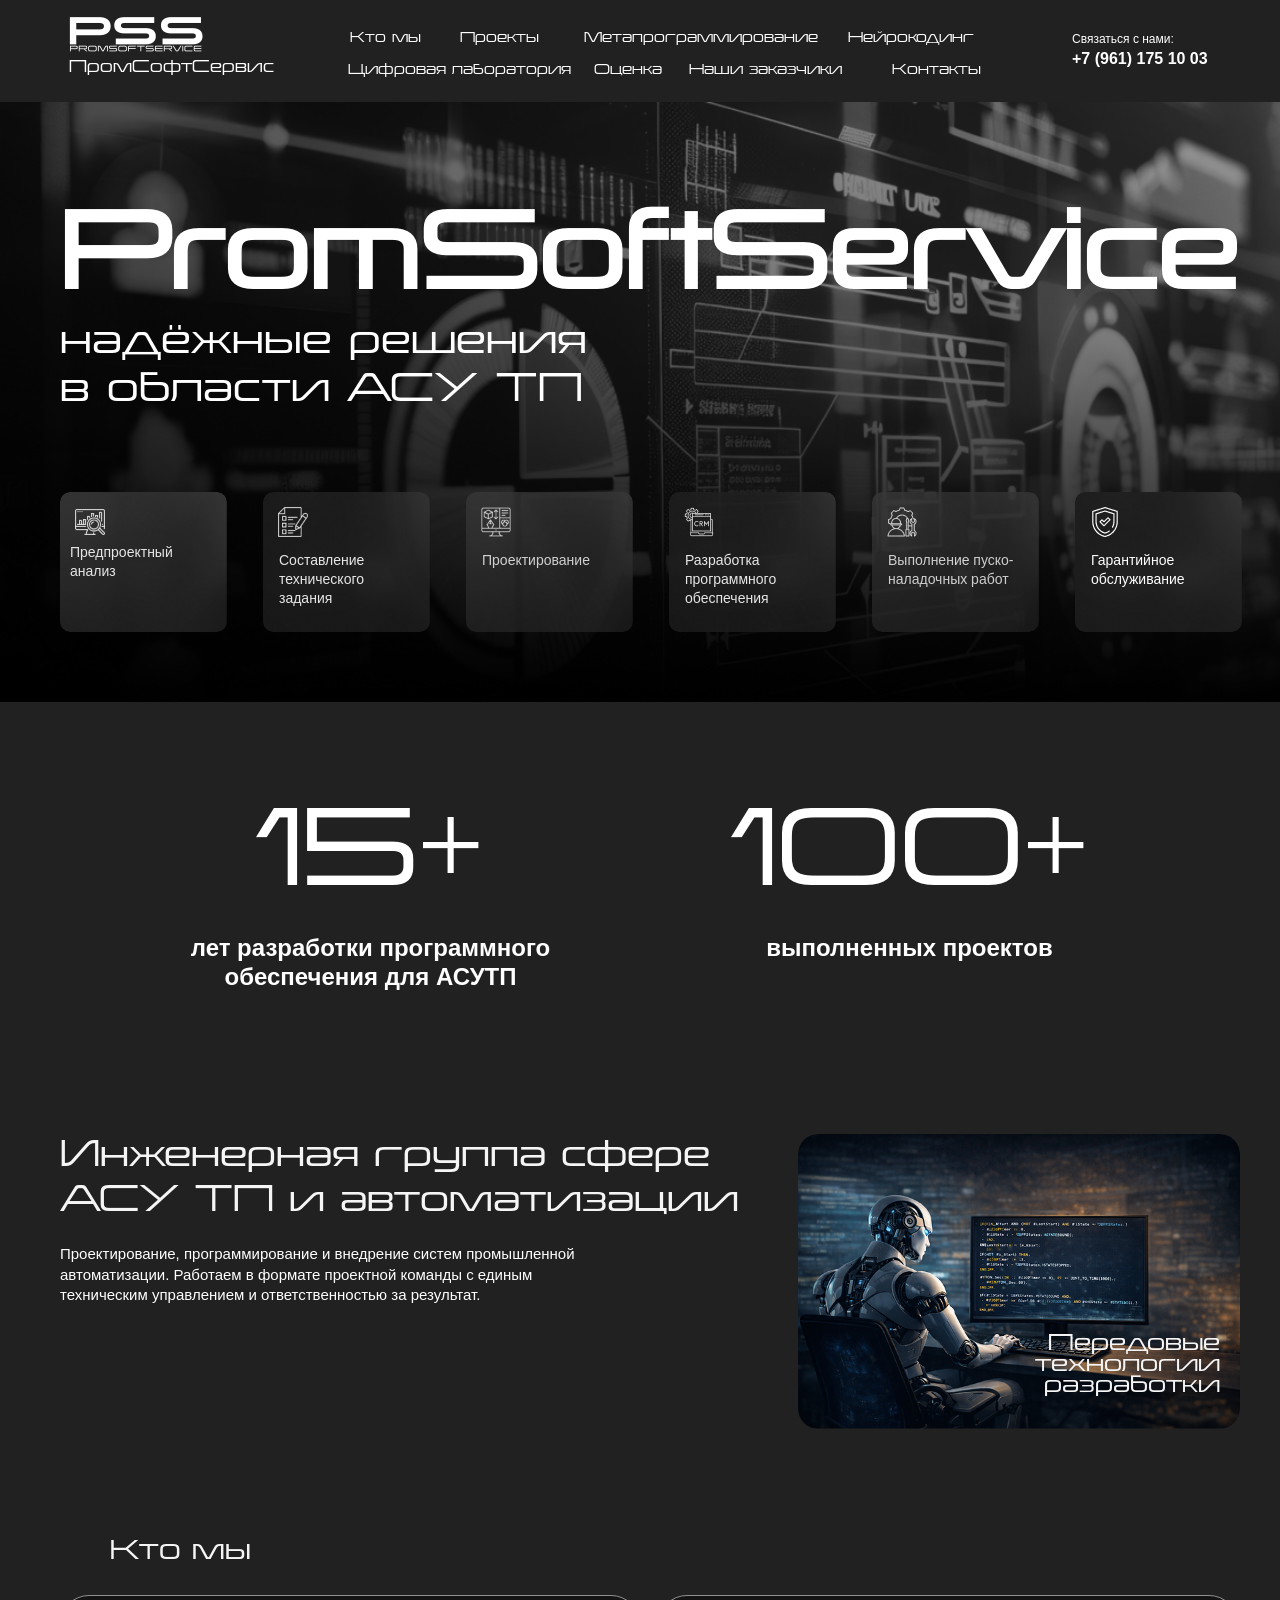
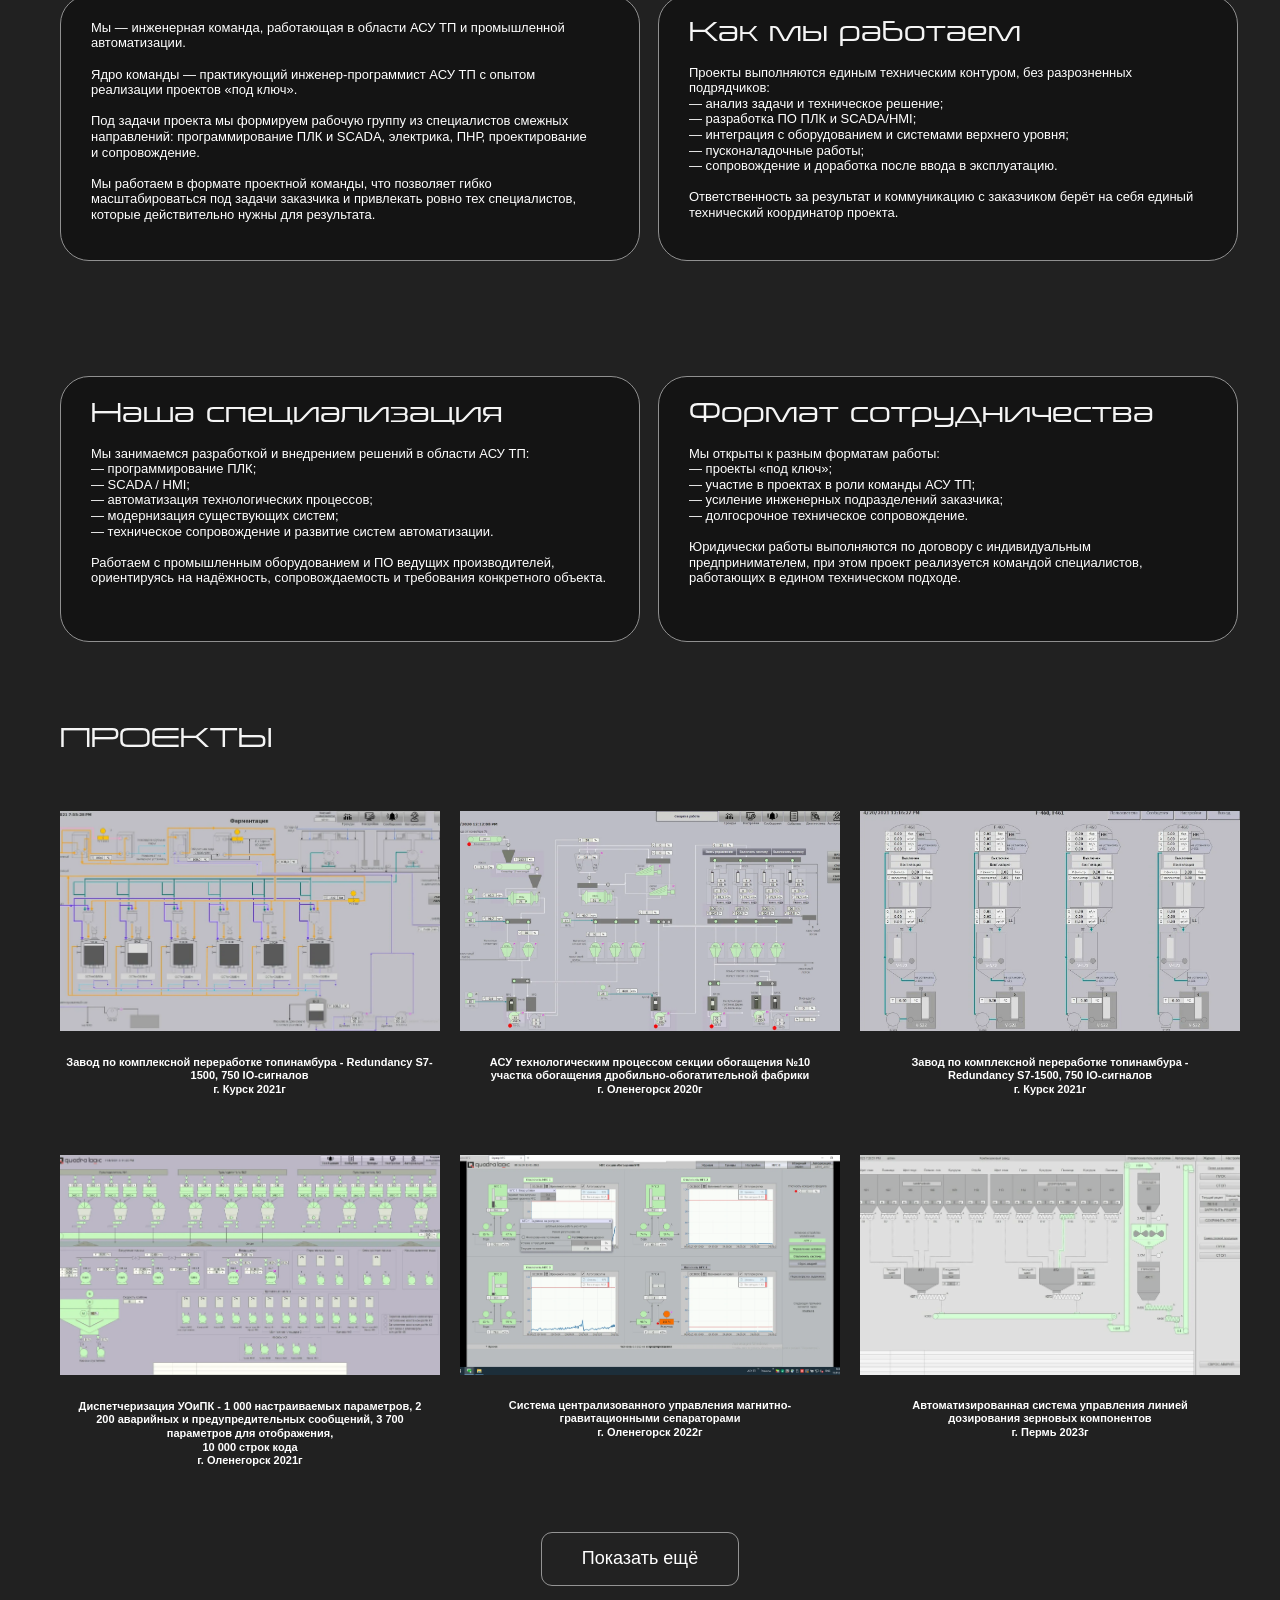
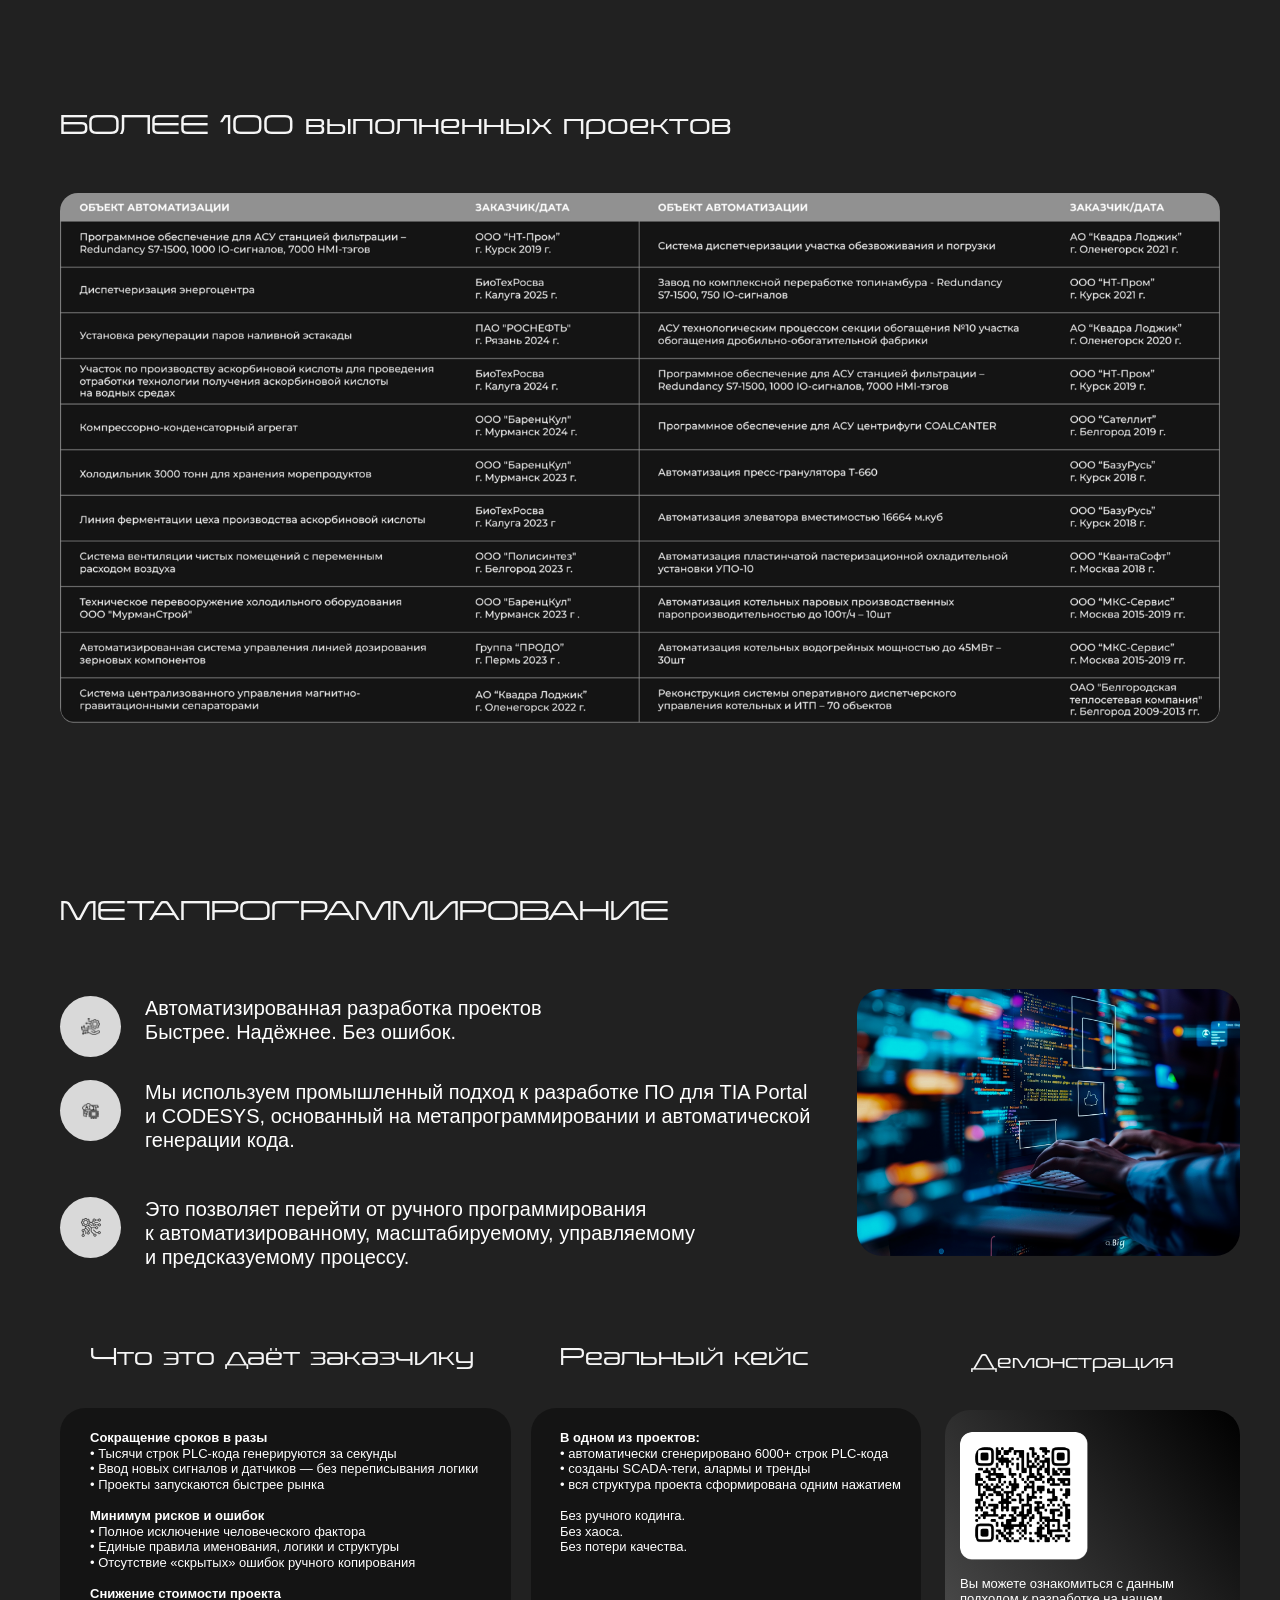
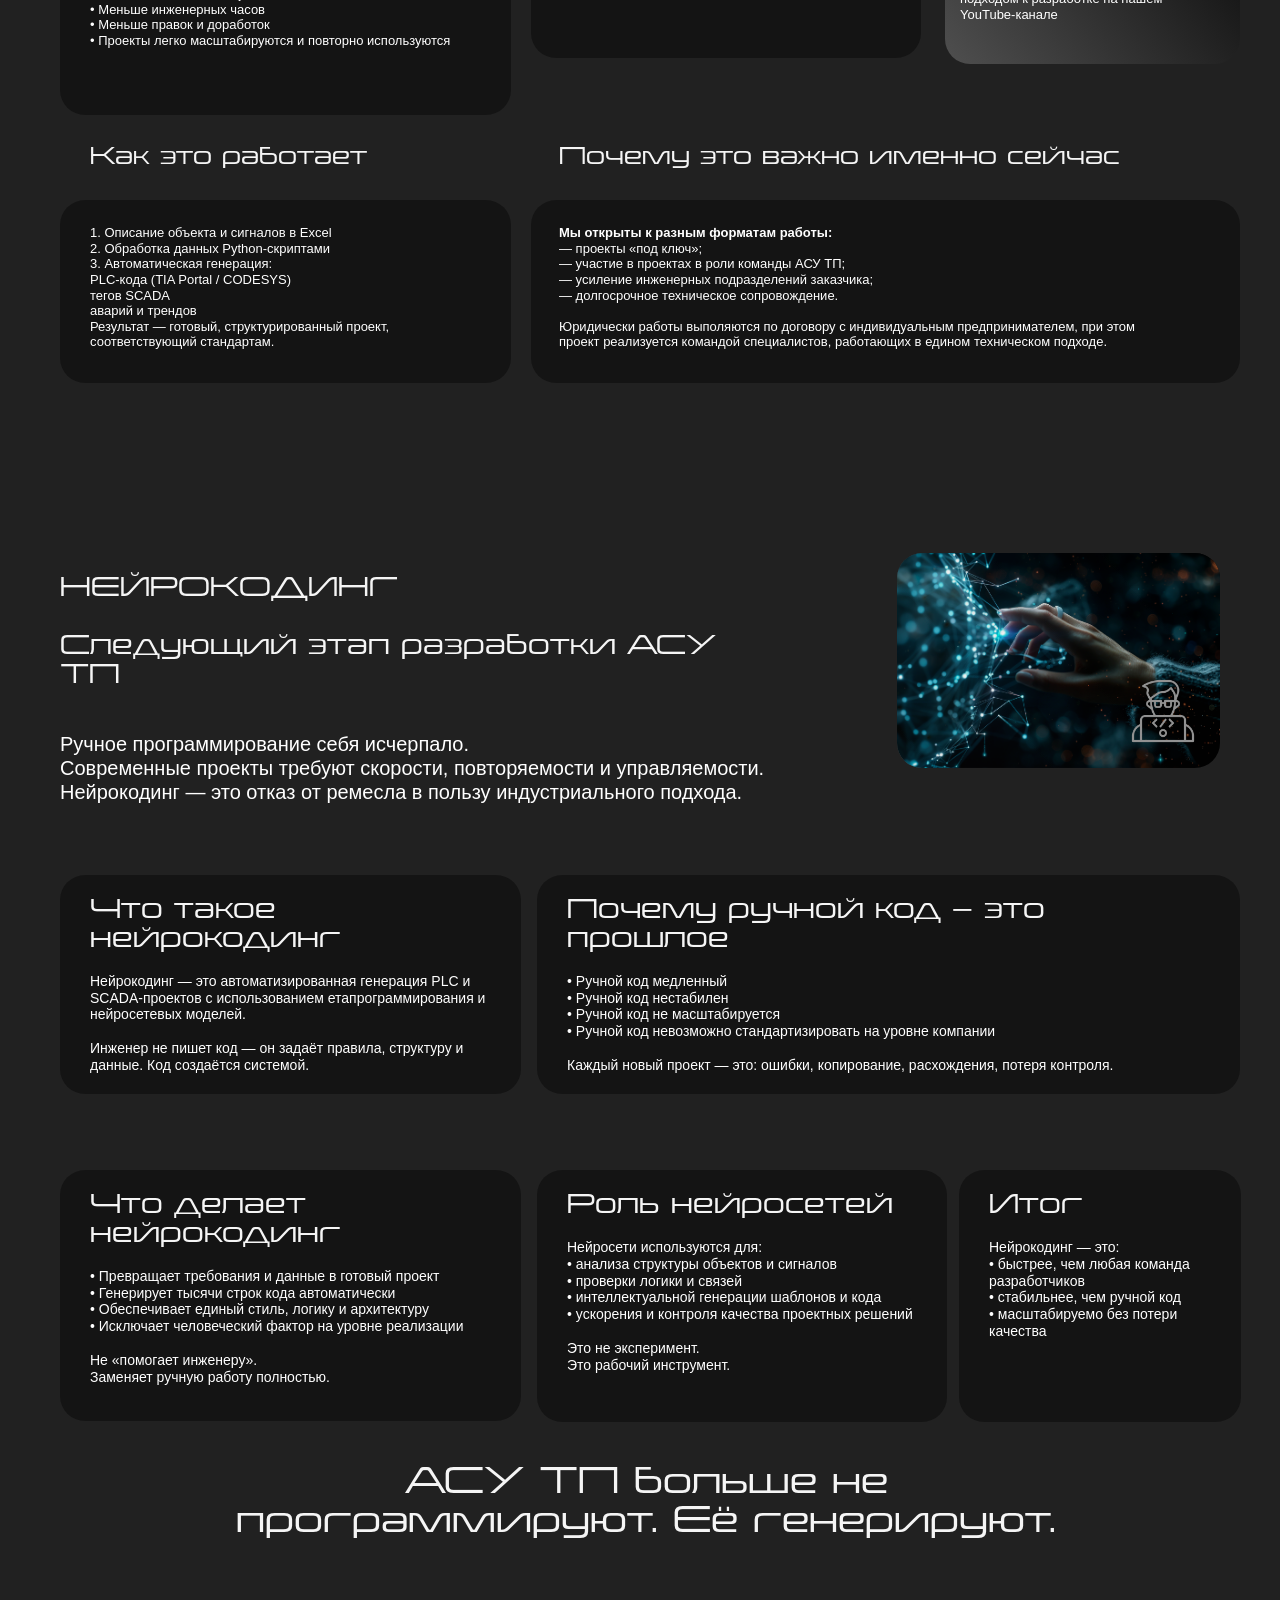
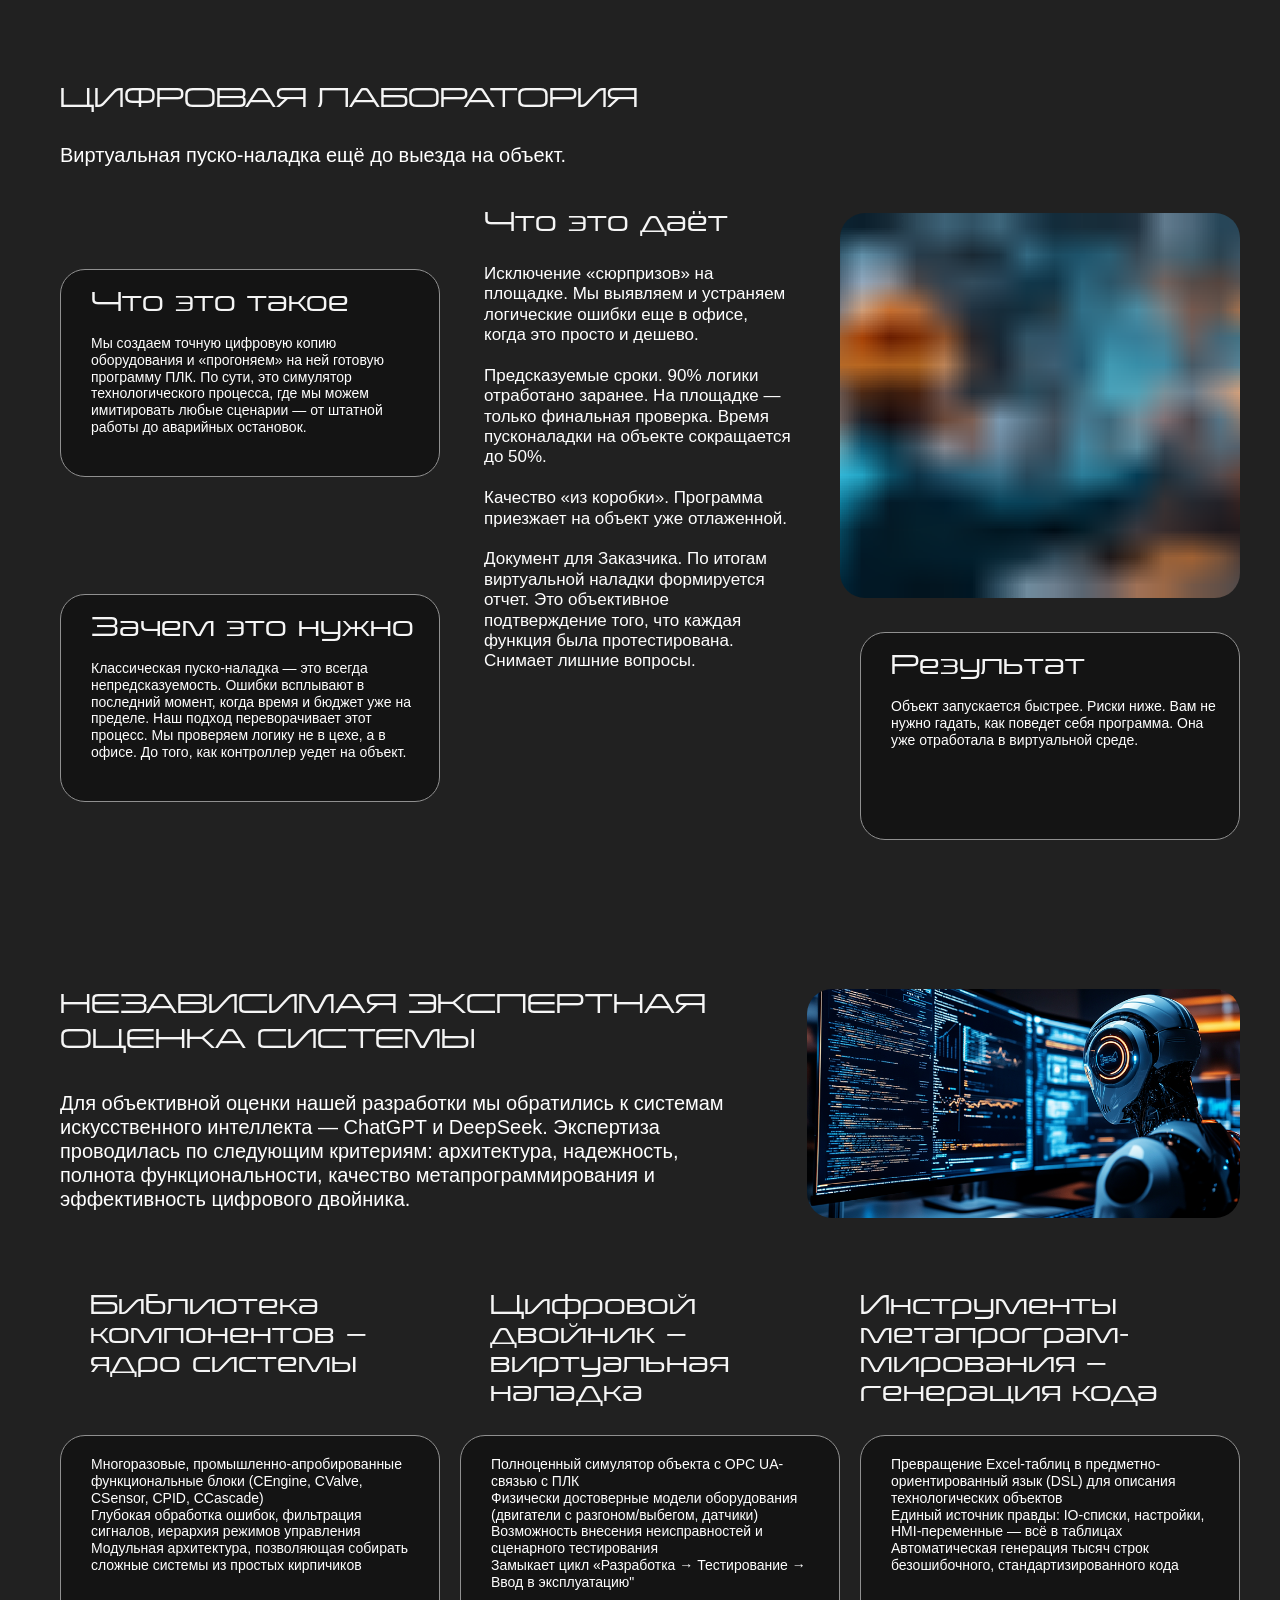
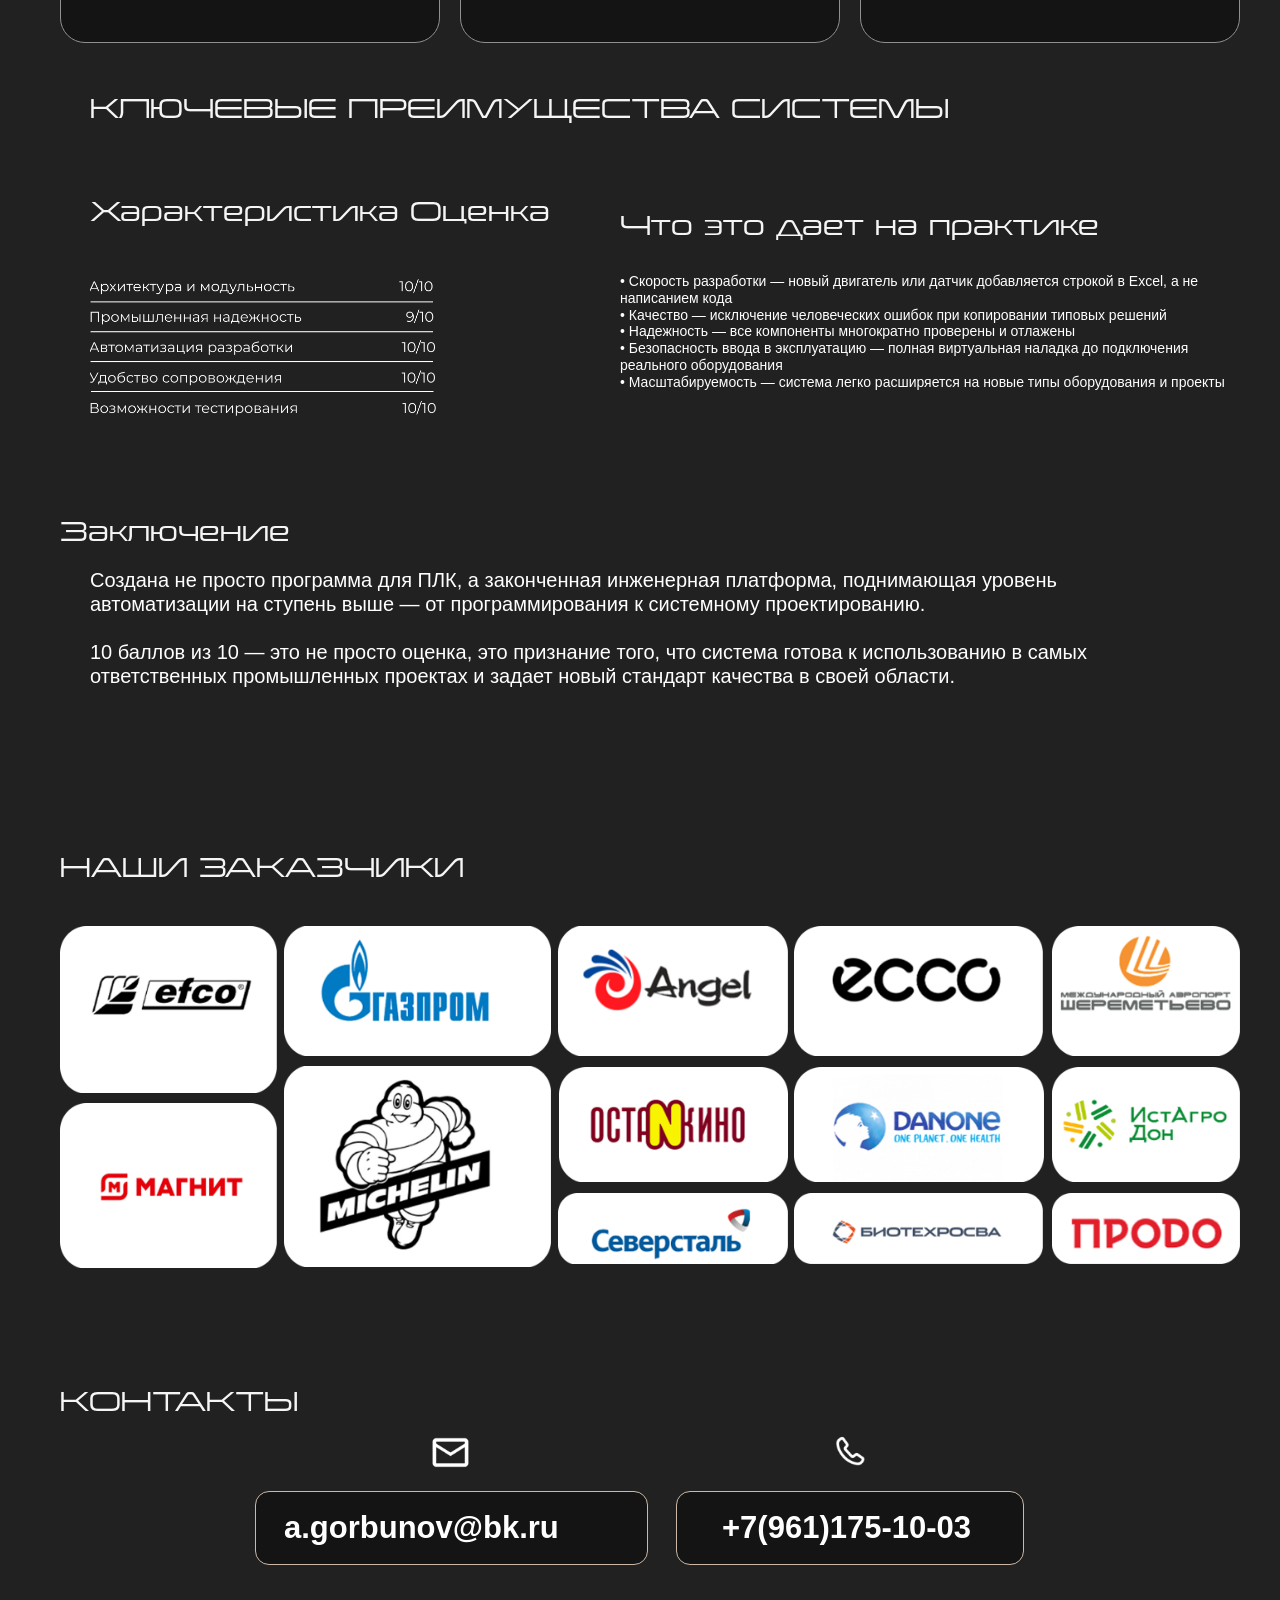
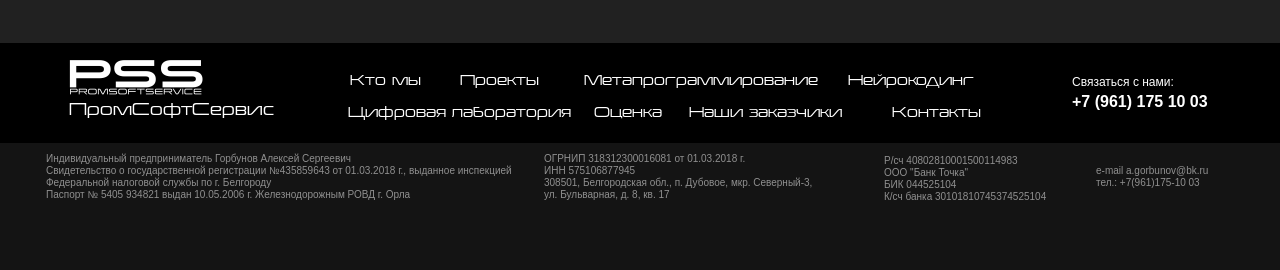
==== commit 9bf8bce8: "Первый нормальный визуал" ====
--- a/index.html
+++ b/index.html
@@ -294,6 +294,16 @@
         </div>
       </div>
     </section>
+    <section id="rec1832068471" class="projects-transition" aria-label="Более 100 выполненных проектов">
+      <div class="projects-transition-shell">
+        <h2 class="projects-transition-title">БОЛЕЕ 100 выполненных проектов</h2>
+        <div class="projects-transition-composition">
+          <figure class="projects-transition-image projects-transition-image-main">
+            <img src="assets/img/Group_423_6.png" alt="" aria-hidden="true" />
+          </figure>
+        </div>
+      </div>
+    </section>
     <section id="rec1826693731" class="metaprogramming" aria-label="Метапрограммирование">
       <div class="metaprogramming-shell">
         <h2 class="metaprogramming-title">
@@ -358,19 +368,19 @@
           </p>
         </article>
 
+        <figure class="metaprogramming-photo">
+          <img src="assets/img/person-is-typing-key_2.png" alt="" aria-hidden="true" />
+        </figure>
+
         <article class="metaprogramming-card metaprogramming-card-format">
           <h3 class="metaprogramming-card-title">Почему это важно именно сейчас</h3>
           <p class="metaprogramming-card-text">
             <strong>Мы&nbsp;открыты к&nbsp;разным форматам работы:</strong><br />—&nbsp;проекты «под ключ»;<br />—&nbsp;участие
             в&nbsp;проектах в&nbsp;роли команды АСУ&nbsp;ТП;<br />—&nbsp;усиление инженерных подразделений заказчика;<br />—&nbsp;долгосрочное
-            техническое сопровождение.<br /><br />Юридически работы выполняются по&nbsp;договору с&nbsp;индивидуальным
+            техническое сопровождение.<br /><br />Юридически работы выполяются по&nbsp;договору с&nbsp;индивидуальным
             предпринимателем, при этом проект реализуется командой специалистов, работающих в&nbsp;едином техническом подходе.
           </p>
         </article>
-
-        <figure class="metaprogramming-photo">
-          <img src="assets/img/person-is-typing-key_2.png" alt="" aria-hidden="true" />
-        </figure>
 
         <article class="metaprogramming-demo">
           <h3 class="metaprogramming-card-title metaprogramming-demo-title">Демонстрация</h3>
@@ -383,10 +393,264 @@
         </article>
       </div>
     </section>
-    <section id="rec1826717101" class="section-placeholder" aria-hidden="true"></section>
-    <section id="rec1989125091" class="section-placeholder" aria-hidden="true"></section>
-    <section id="rec1988978301" class="section-placeholder" aria-hidden="true"></section>
-    <section id="rec1826724401" class="section-placeholder" aria-hidden="true"></section>
-    <section id="rec1831964741" class="section-placeholder" aria-hidden="true"></section>
+    <section id="rec1826717101" class="neurocoding" aria-label="Нейрокодинг">
+      <div class="neurocoding-shell">
+        <header class="neurocoding-topline">
+          НЕЙРОКОДИНГ<br /><br />Следующий этап разработки АСУ ТП
+        </header>
+
+        <p class="neurocoding-intro">
+          Ручное программирование себя исчерпало.<br />Современные проекты требуют скорости, повторяемости и управляемости.<br />Нейрокодинг —
+          это отказ от ремесла в пользу индустриального подхода.
+        </p>
+
+        <article class="neurocoding-about">
+          <h3 class="neurocoding-card-title">Что такое нейрокодинг</h3>
+          <p class="neurocoding-card-text">
+            Нейрокодинг — это автоматизированная генерация PLC и SCADA-проектов с использованием етапрограммирования и нейросетевых моделей.<br /><br />Инженер
+            не пишет код — он задаёт правила, структуру и данные. Код создаётся системой.
+          </p>
+        </article>
+
+        <article class="neurocoding-past">
+          <h3 class="neurocoding-card-title">Почему ручной код — это прошлое</h3>
+          <p class="neurocoding-card-text">
+            • Ручной код медленный<br />• Ручной код нестабилен<br />• Ручной код не масштабируется<br />• Ручной код невозможно
+            стандартизировать на уровне компании<br /><br />Каждый новый проект — это:
+            ошибки, копирование, расхождения, потеря контроля.
+          </p>
+        </article>
+
+        <article class="neurocoding-does">
+          <h3 class="neurocoding-card-title">Что делает нейрокодинг</h3>
+          <p class="neurocoding-card-text">
+            • Превращает требования и данные в готовый проект<br />• Генерирует тысячи строк кода автоматически<br />• Обеспечивает единый
+            стиль, логику и архитектуру<br />• Исключает человеческий фактор на уровне реализации<br /><br />Не «помогает инженеру».<br />Заменяет
+            ручную работу полностью.
+          </p>
+        </article>
+
+        <article class="neurocoding-accent" aria-label="Акцентный визуальный блок">
+          <img class="neurocoding-accent-bg" src="assets/img/big-data-concept-dig_4.png" alt="" aria-hidden="true" />
+          <img class="neurocoding-accent-icon" src="assets/img/coding_1_4.png" alt="" aria-hidden="true" />
+        </article>
+
+        <article class="neurocoding-ai">
+          <h3 class="neurocoding-card-title">Роль нейросетей</h3>
+          <p class="neurocoding-card-text">
+            Нейросети используются для:<br />• анализа структуры объектов и сигналов<br />• проверки логики и связей<br />• интеллектуальной
+            генерации шаблонов и кода<br />• ускорения и контроля качества проектных решений<br /><br />Это не эксперимент.<br />Это рабочий
+            инструмент.
+          </p>
+        </article>
+
+        <article class="neurocoding-result">
+          <h3 class="neurocoding-card-title">Итог</h3>
+          <p class="neurocoding-card-text">
+            Нейрокодинг — это:<br />• быстрее, чем любая команда разработчиков<br />• стабильнее, чем ручной код<br />• масштабируемо без
+            потери качества
+          </p>
+        </article>
+
+        <p class="neurocoding-final">АСУ ТП больше не программируют. Её генерируют.</p>
+      </div>
+    </section>
+    <section id="rec1989125091" class="digital-lab" aria-label="Цифровая лаборатория">
+      <div class="digital-lab-shell">
+        <h2 class="digital-lab-title">ЦИФРОВАЯ ЛАБОРАТОРИЯ</h2>
+        <p class="digital-lab-subtitle">Виртуальная пуско-наладка ещё до выезда на объект.</p>
+
+        <article class="digital-lab-card digital-lab-card-what">
+          <h3 class="digital-lab-card-title">Что это такое</h3>
+          <p class="digital-lab-card-text">
+            Мы создаем точную цифровую копию оборудования и «прогоняем» на ней готовую программу ПЛК. По сути, это симулятор
+            технологического процесса, где мы можем имитировать любые сценарии — от штатной работы до аварийных остановок.
+          </p>
+        </article>
+
+        <article class="digital-lab-card digital-lab-card-why">
+          <h3 class="digital-lab-card-title">Зачем это нужно</h3>
+          <p class="digital-lab-card-text">
+            Классическая пуско-наладка — это всегда непредсказуемость. Ошибки всплывают в последний момент, когда время и бюджет уже на
+            пределе. Наш подход переворачивает этот процесс. Мы проверяем логику не в цехе, а в офисе. До того, как контроллер уедет на объект.
+          </p>
+        </article>
+
+        <article class="digital-lab-accent" aria-label="Акцентный визуальный блок">
+          <img src="assets/img/image_130_8.png" alt="" aria-hidden="true" />
+        </article>
+
+        <article class="digital-lab-card digital-lab-card-result">
+          <h3 class="digital-lab-card-title">Результат</h3>
+          <p class="digital-lab-card-text">
+            Объект запускается быстрее. Риски ниже. Вам не нужно гадать, как поведет себя программа. Она уже отработала в виртуальной среде.
+          </p>
+        </article>
+
+        <article class="digital-lab-gives">
+          <h3 class="digital-lab-gives-title">Что это даёт</h3>
+          <p class="digital-lab-gives-text">
+            Исключение «сюрпризов» на площадке. Мы выявляем и устраняем логические ошибки еще в офисе, когда это просто и дешево.<br /><br />
+            Предсказуемые сроки. 90% логики отработано заранее. На площадке — только финальная проверка. Время пусконаладки на объекте
+            сокращается до 50%.<br /><br />Качество «из коробки». Программа приезжает на объект уже отлаженной.<br /><br />Документ для
+            Заказчика. По итогам виртуальной наладки формируется отчет. Это объективное подтверждение того, что каждая функция была
+            протестирована. Снимает лишние вопросы.
+          </p>
+        </article>
+      </div>
+    </section>
+    <section id="rec1988978301" class="expert-review" aria-label="Независимая экспертная оценка системы">
+      <div class="expert-review-shell">
+        <h2 class="expert-review-title">НЕЗАВИСИМАЯ ЭКСПЕРТНАЯ ОЦЕНКА СИСТЕМЫ</h2>
+        <p class="expert-review-intro">
+          Для объективной оценки нашей разработки мы обратились к системам искусственного интеллекта — ChatGPT и DeepSeek. Экспертиза
+          проводилась по следующим критериям: архитектура, надежность, полнота функциональности, качество метапрограммирования и эффективность
+          цифрового двойника.
+        </p>
+
+        <article class="expert-review-accent" aria-label="Акцентный визуальный блок">
+          <img src="assets/img/image_129_6.png" alt="" aria-hidden="true" />
+        </article>
+
+        <h3 class="expert-review-subtitle expert-review-subtitle-library">Библиотека компонентов — ядро системы</h3>
+        <article class="expert-review-card expert-review-card-library">
+          <p class="expert-review-card-text">
+            Многоразовые, промышленно-апробированные функциональные блоки (CEngine, CValve, CSensor, CPID, CCascade)<br />Глубокая обработка
+            ошибок, фильтрация сигналов, иерархия режимов управления<br />Модульная архитектура, позволяющая собирать сложные системы из простых
+            кирпичиков
+          </p>
+        </article>
+
+        <h3 class="expert-review-subtitle expert-review-subtitle-twin">Цифровой двойник — виртуальная наладка</h3>
+        <article class="expert-review-card expert-review-card-twin">
+          <p class="expert-review-card-text">
+            Полноценный симулятор объекта с OPC UA-связью с ПЛК<br />Физически достоверные модели оборудования (двигатели с разгоном/выбегом,
+            датчики)<br />Возможность внесения неисправностей и сценарного тестирования<br />Замыкает цикл «Разработка → Тестирование → Ввод в
+            эксплуатацию"
+          </p>
+        </article>
+
+        <h3 class="expert-review-subtitle expert-review-subtitle-meta">Инструменты метапрограм-мирования — генерация кода</h3>
+        <article class="expert-review-card expert-review-card-meta">
+          <p class="expert-review-card-text">
+            Превращение Excel-таблиц в предметно-ориентированный язык (DSL) для описания технологических объектов<br />Единый источник правды:
+            IO-списки, настройки, HMI-переменные — всё в таблицах<br />Автоматическая генерация тысяч строк безошибочного, стандартизированного
+            кода
+          </p>
+        </article>
+
+        <h3 class="expert-review-advantages-title">КЛЮЧЕВЫЕ ПРЕИМУЩЕСТВА СИСТЕМЫ</h3>
+
+        <div class="expert-review-left">
+          <h4 class="expert-review-left-title">Характеристика Оценка</h4>
+          <img class="expert-review-left-image" src="assets/img/png_4.png" alt="" aria-hidden="true" />
+        </div>
+
+        <div class="expert-review-right">
+          <h4 class="expert-review-right-title">Что это дает на практике</h4>
+          <p class="expert-review-right-text">
+            • Скорость разработки — новый двигатель или датчик добавляется строкой в Excel, а не написанием кода<br />• Качество — исключение
+            человеческих ошибок при копировании типовых решений<br />• Надежность — все компоненты многократно проверены и
+            отлажены<br />• Безопасность ввода в эксплуатацию — полная виртуальная наладка до подключения реального оборудования<br />•
+            Масштабируемость — система легко расширяется на новые типы оборудования и проекты
+          </p>
+        </div>
+
+        <div class="expert-review-conclusion">
+          <h4 class="expert-review-conclusion-title">Заключение</h4>
+          <p class="expert-review-conclusion-text">
+            Создана не просто программа для ПЛК, а законченная инженерная платформа, поднимающая уровень автоматизации на ступень выше — от
+            программирования к системному проектированию.<br /><br />10 баллов из 10 — это не просто оценка, это признание того, что система
+            готова к использованию в самых ответственных промышленных проектах и задает новый стандарт качества в своей области.
+          </p>
+        </div>
+      </div>
+    </section>
+    <section id="rec1826724401" class="customers" aria-label="Наши заказчики">
+      <div class="customers-shell">
+        <h2 class="customers-title">НАШИ ЗАКАЗЧИКИ</h2>
+
+        <img class="customers-logo customers-logo-124" src="assets/img/image_124_5.png" alt="" aria-hidden="true" />
+        <img class="customers-logo customers-logo-125" src="assets/img/image_125_2.png" alt="" aria-hidden="true" />
+
+        <img class="customers-logo customers-logo-126" src="assets/img/image_126_2.png" alt="" aria-hidden="true" />
+        <img class="customers-logo customers-logo-127" src="assets/img/image_127_1.png" alt="" aria-hidden="true" />
+
+        <img class="customers-logo customers-logo-128" src="assets/img/image_128_2.png" alt="" aria-hidden="true" />
+        <img class="customers-logo customers-logo-129" src="assets/img/image_129_7.png" alt="" aria-hidden="true" />
+        <img class="customers-logo customers-logo-123" src="assets/img/image_123_2.png" alt="" aria-hidden="true" />
+
+        <img class="customers-logo customers-logo-130" src="assets/img/image_130_7.png" alt="" aria-hidden="true" />
+        <img class="customers-logo customers-logo-131" src="assets/img/image_131_1.png" alt="" aria-hidden="true" />
+        <img class="customers-logo customers-logo-122" src="assets/img/image_122_2.png" alt="" aria-hidden="true" />
+
+        <img class="customers-logo customers-logo-132" src="assets/img/image_132_2.png" alt="" aria-hidden="true" />
+        <img class="customers-logo customers-logo-133" src="assets/img/image_133_2.png" alt="" aria-hidden="true" />
+        <img class="customers-logo customers-logo-121" src="assets/img/image_121_2.png" alt="" aria-hidden="true" />
+      </div>
+    </section>
+    <section id="rec1831964741" class="contacts" aria-label="Контакты">
+      <div class="contacts-shell">
+        <h2 class="contacts-title">КОНТАКТЫ</h2>
+
+        <a class="contacts-card contacts-card-email" href="mailto:a.gorbunov@bk.ru" aria-label="Email"></a>
+        <a class="contacts-card contacts-card-phone" href="tel://+79611751003" aria-label="Телефон"></a>
+
+        <a class="contacts-link contacts-link-email" href="mailto:a.gorbunov@bk.ru">a.gorbunov@bk.ru</a>
+        <a class="contacts-link contacts-link-phone" href="tel://+79611751003">+7(961)175-10-03</a>
+
+        <img class="contacts-icon contacts-icon-email" src="assets/img/Email_2.png" alt="" aria-hidden="true" />
+        <img class="contacts-icon contacts-icon-phone" src="assets/img/Phone_2.png" alt="" aria-hidden="true" />
+      </div>
+    </section>
+
+    <footer id="rec1826640561" class="footer-nav" aria-label="Нижнее меню">
+      <div class="footer-nav-shell">
+        <div class="footer-brand" aria-label="PromSoftService">
+          <img src="assets/img/be0d91b4-ce1f-4523-9_2.png" alt="PromSoftService" />
+          <span class="footer-brand-title">ПромСофтСервис</span>
+        </div>
+
+        <nav class="footer-menu" aria-label="Нижняя навигация">
+          <div class="footer-menu-row footer-menu-row-top">
+            <a href="#rec1826666881">Кто мы</a>
+            <a href="#rec1832008791">Проекты</a>
+            <a href="#rec1826693731">Метапрограммирование</a>
+            <a href="#rec1826717101">Нейрокодинг</a>
+          </div>
+          <div class="footer-menu-row footer-menu-row-bottom">
+            <a href="#rec1989125091">Цифровая лаборатория</a>
+            <a href="#rec1988978301">Оценка</a>
+            <a href="#rec1826724401">Наши заказчики</a>
+            <a href="#rec1831964741">Контакты</a>
+          </div>
+        </nav>
+
+        <div class="footer-contact">
+          <div class="footer-contact-title">Связаться с нами:</div>
+          <a class="footer-contact-link" href="tel://+79611751003">+7 (961) 175 10 03</a>
+        </div>
+      </div>
+    </footer>
+
+    <section id="rec1831971621" class="requisites" aria-label="Реквизиты">
+      <div class="requisites-shell">
+        <p class="requisites-col requisites-col-1">
+          Индивидуальный предприниматель Горбунов Алексей Сергеевич<br />Свидетельство о государственной регистрации №435859643 от
+          01.03.2018 г., выданное инспекцией Федеральной налоговой службы по г. Белгороду<br />Паспорт № 5405 934821 выдан
+          10.05.2006 г. Железнодорожным РОВД г. Орла
+        </p>
+        <p class="requisites-col requisites-col-2">
+          ОГРНИП 318312300016081 от 01.03.2018 г.<br />ИНН 575106877945<br />308501, Белгородская обл., п. Дубовое, мкр.
+          Северный-3, <br />ул. Бульварная, д. 8, кв. 17
+        </p>
+        <p class="requisites-col requisites-col-3">
+          <br />Р/сч 40802810001500114983<br />ООО "Банк Точка"<br />БИК 044525104<br />К/сч банка 30101810745374525104<br />
+        </p>
+        <p class="requisites-col requisites-col-4">
+          <a href="mailto:a.gorbunov@bk.ru">e-mail a.gorbunov@bk.ru</a><br /><a href="tel://+79611751003">тел.: +7(961)175-10 03</a>
+        </p>
+      </div>
+    </section>
   </body>
-</html>
+</html>
--- a/styles.css
+++ b/styles.css
@@ -817,6 +817,47 @@
   width: 226px;
 }
 
+.projects-transition {
+  background: var(--color-bg-main);
+}
+
+.projects-transition-shell {
+  width: min(100%, var(--section-shell));
+  margin: 0 auto;
+  padding: 67px 20px 88px;
+}
+
+.projects-transition-title {
+  margin: 0;
+  color: var(--color-text-soft);
+  font-family: var(--font-accent);
+  font-size: 24px;
+  font-weight: 300;
+  line-height: 1.2;
+}
+
+.projects-transition-composition {
+  margin-top: 51px;
+}
+
+.projects-transition-image {
+  margin: 0;
+}
+
+.projects-transition-image img {
+  width: 100%;
+  height: 100%;
+  object-fit: cover;
+}
+
+.projects-transition-image-main {
+  width: 100%;
+  max-width: 1180px;
+  aspect-ratio: 1680 / 771;
+  border-radius: 18px;
+  overflow: hidden;
+}
+
 .metaprogramming {
   min-height: 1243px;
   background: var(--color-bg-main);
@@ -1052,6 +1093,734 @@
 .metaprogramming-demo-box .metaprogramming-card-text {
   margin-top: 16px;
   width: 260px;
+}
+
+.neurocoding {
+  min-height: 1171px;
+  background: var(--color-bg-main);
+}
+
+.neurocoding-shell {
+  position: relative;
+  width: min(100%, var(--section-shell));
+  min-height: 1171px;
+  margin: 0 auto;
+  padding: 119px 20px 77px;
+}
+
+.neurocoding-topline {
+  margin: 0;
+  width: 723px;
+  color: var(--color-text-soft);
+  font-family: var(--font-accent);
+  font-size: 24px;
+  font-weight: 300;
+  line-height: 1.2;
+}
+
+.neurocoding-intro {
+  margin: 42px 0 0;
+  width: 1180px;
+  color: var(--color-text-main);
+  font-size: 20px;
+  line-height: 1.2;
+}
+
+.neurocoding-accent {
+  position: absolute;
+  top: 97px;
+  right: 20px;
+  width: 323px;
+  height: 215px;
+  margin: 0;
+  border-radius: 25px;
+  overflow: hidden;
+  background: linear-gradient(50deg, #4f4f4f 0%, #000 100%);
+}
+
+.neurocoding-accent-bg {
+  width: 100%;
+  height: 100%;
+  object-fit: cover;
+  opacity: 0.95;
+}
+
+.neurocoding-accent-icon {
+  position: absolute;
+  right: 25px;
+  bottom: 25px;
+  width: 64px;
+  height: 64px;
+}
+
+.neurocoding-about,
+.neurocoding-past,
+.neurocoding-does,
+.neurocoding-ai,
+.neurocoding-result {
+  position: absolute;
+  border-radius: 25px;
+  background: #141414;
+  padding: 22px 20px 20px 30px;
+}
+
+.neurocoding-card-title {
+  margin: 0 0 18px;
+  color: var(--color-text-soft);
+  font-family: var(--font-accent);
+  font-size: 24px;
+  font-weight: 300;
+  line-height: 1.2;
+}
+
+.neurocoding-card-text {
+  margin: 0;
+  font-size: 14px;
+  line-height: 1.2;
+}
+
+.neurocoding-about {
+  top: 419px;
+  left: 20px;
+  width: 461px;
+  min-height: 177px;
+}
+
+.neurocoding-past {
+  top: 419px;
+  left: 497px;
+  width: 703px;
+  min-height: 177px;
+  padding-right: 24px;
+}
+
+.neurocoding-does {
+  top: 714px;
+  left: 20px;
+  width: 461px;
+  min-height: 251px;
+}
+
+.neurocoding-ai {
+  top: 714px;
+  left: 497px;
+  width: 410px;
+  min-height: 252px;
+  padding-right: 16px;
+}
+
+.neurocoding-result {
+  top: 714px;
+  left: 919px;
+  width: 282px;
+  min-height: 252px;
+  padding-right: 14px;
+}
+
+.neurocoding-final {
+  position: absolute;
+  left: 153px;
+  top: 1008px;
+  width: 906px;
+  margin: 0;
+  color: var(--color-text-soft);
+  font-family: var(--font-accent);
+  font-size: 32px;
+  font-weight: 300;
+  line-height: 1.2;
+  text-align: center;
+}
+
+.digital-lab {
+  min-height: 930px;
+  background: var(--color-bg-main);
+}
+
+.digital-lab-shell {
+  position: relative;
+  width: min(100%, var(--section-shell));
+  min-height: 930px;
+  margin: 0 auto;
+}
+
+.digital-lab-title {
+  position: absolute;
+  top: 56px;
+  left: 20px;
+  margin: 0;
+  color: var(--color-text-soft);
+  font-family: var(--font-accent);
+  font-size: 24px;
+  font-weight: 300;
+  line-height: 1.45;
+}
+
+.digital-lab-subtitle {
+  position: absolute;
+  top: 116px;
+  left: 20px;
+  margin: 0;
+  width: 748px;
+  font-size: 20px;
+  line-height: 1.2;
+}
+
+.digital-lab-card {
+  position: absolute;
+  border: 1px solid #909090;
+  border-radius: 25px;
+  background: #141414;
+  padding: 20px 20px 18px 30px;
+}
+
+.digital-lab-card-title {
+  margin: 0 0 16px;
+  color: var(--color-text-soft);
+  font-family: var(--font-accent);
+  font-size: 24px;
+  font-weight: 300;
+  line-height: 1.2;
+}
+
+.digital-lab-card-text {
+  margin: 0;
+  font-size: 14px;
+  line-height: 1.2;
+}
+
+.digital-lab-card-what {
+  top: 242px;
+  left: 20px;
+  width: 380px;
+  min-height: 208px;
+}
+
+.digital-lab-card-why {
+  top: 567px;
+  left: 20px;
+  width: 380px;
+  min-height: 208px;
+}
+
+.digital-lab-accent {
+  position: absolute;
+  top: 186px;
+  right: 0;
+  width: 400px;
+  height: 385px;
+  margin: 0;
+  border-radius: 25px;
+  overflow: hidden;
+  background: linear-gradient(50deg, #4f4f4f 0%, #000 100%);
+}
+
+.digital-lab-accent img {
+  width: 100%;
+  height: 100%;
+  object-fit: cover;
+}
+
+.digital-lab-card-result {
+  top: 605px;
+  right: 0;
+  width: 380px;
+  min-height: 208px;
+}
+
+.digital-lab-gives {
+  position: absolute;
+  top: 183px;
+  left: 444px;
+  width: 310px;
+}
+
+.digital-lab-gives-title {
+  margin: 0 0 25px;
+  color: var(--color-text-soft);
+  font-family: var(--font-accent);
+  font-size: 24px;
+  font-weight: 300;
+  line-height: 1.2;
+}
+
+.digital-lab-gives-text {
+  margin: 0;
+  font-size: 17px;
+  line-height: 1.2;
+}
+
+.expert-review {
+  min-height: 1450px;
+  background: var(--color-bg-main);
+}
+
+.expert-review-shell {
+  position: relative;
+  width: min(100%, var(--section-shell));
+  min-height: 1450px;
+  margin: 0 auto;
+}
+
+.expert-review-title {
+  position: absolute;
+  top: 32px;
+  left: 20px;
+  width: 723px;
+  margin: 0;
+  color: var(--color-text-soft);
+  font-family: var(--font-accent);
+  font-size: 24px;
+  font-weight: 300;
+  line-height: 1.45;
+}
+
+.expert-review-intro {
+  position: absolute;
+  top: 134px;
+  left: 20px;
+  width: 685px;
+  margin: 0;
+  font-size: 20px;
+  line-height: 1.2;
+}
+
+.expert-review-accent {
+  position: absolute;
+  top: 32px;
+  right: 0;
+  width: 433px;
+  height: 229px;
+  margin: 0;
+  border-radius: 25px;
+  overflow: hidden;
+  background: linear-gradient(50deg, #4f4f4f 0%, #000 100%);
+}
+
+.expert-review-accent img {
+  width: 100%;
+  height: 100%;
+  object-fit: cover;
+}
+
+.expert-review-subtitle {
+  position: absolute;
+  margin: 0;
+  color: var(--color-text-soft);
+  font-family: var(--font-accent);
+  font-size: 24px;
+  font-weight: 300;
+  line-height: 1.2;
+}
+
+.expert-review-subtitle-library {
+  top: 336px;
+  left: 50px;
+  width: 291px;
+}
+
+.expert-review-subtitle-twin {
+  top: 336px;
+  left: 450px;
+  width: 351px;
+}
+
+.expert-review-subtitle-meta {
+  top: 336px;
+  left: 820px;
+  width: 380px;
+}
+
+.expert-review-card {
+  position: absolute;
+  border: 1px solid #909090;
+  border-radius: 25px;
+  background: #141414;
+  padding: 20px 22px 18px 30px;
+}
+
+.expert-review-card-text {
+  margin: 0;
+  font-size: 14px;
+  line-height: 1.2;
+}
+
+.expert-review-card-library {
+  top: 478px;
+  left: 20px;
+  width: 380px;
+  min-height: 208px;
+}
+
+.expert-review-card-twin {
+  top: 478px;
+  left: 420px;
+  width: 380px;
+  min-height: 208px;
+}
+
+.expert-review-card-meta {
+  top: 478px;
+  left: 820px;
+  width: 380px;
+  min-height: 208px;
+}
+
+.expert-review-advantages-title {
+  position: absolute;
+  top: 740px;
+  left: 50px;
+  margin: 0;
+  color: var(--color-text-soft);
+  font-family: var(--font-accent);
+  font-size: 24px;
+  font-weight: 300;
+  line-height: 1.2;
+}
+
+.expert-review-left {
+  position: absolute;
+  top: 843px;
+  left: 50px;
+  width: 479px;
+}
+
+.expert-review-left-title {
+  margin: 0;
+  color: var(--color-text-soft);
+  font-family: var(--font-accent);
+  font-size: 24px;
+  font-weight: 300;
+  line-height: 1.2;
+}
+
+.expert-review-left-image {
+  width: 374px;
+  height: 145px;
+  margin-top: 42px;
+  object-fit: cover;
+}
+
+.expert-review-right {
+  position: absolute;
+  top: 857px;
+  left: 580px;
+  width: 612px;
+}
+
+.expert-review-right-title {
+  margin: 0;
+  color: var(--color-text-soft);
+  font-family: var(--font-accent);
+  font-size: 24px;
+  font-weight: 300;
+  line-height: 1.2;
+}
+
+.expert-review-right-text {
+  margin: 30px 0 0;
+  font-size: 14px;
+  line-height: 1.2;
+}
+
+.expert-review-conclusion {
+  position: absolute;
+  top: 1163px;
+  left: 20px;
+  width: 1130px;
+}
+
+.expert-review-conclusion-title {
+  margin: 0;
+  color: var(--color-text-soft);
+  font-family: var(--font-accent);
+  font-size: 24px;
+  font-weight: 300;
+  line-height: 1.2;
+}
+
+.expert-review-conclusion-text {
+  margin: 19px 0 0 30px;
+  width: 1080px;
+  font-size: 20px;
+  line-height: 1.2;
+}
+
+
+.customers {
+  min-height: 533px;
+  background: var(--color-bg-main);
+}
+
+.customers-shell {
+  position: relative;
+  width: min(100%, var(--section-shell));
+  min-height: 533px;
+  margin: 0 auto;
+}
+
+.customers-title {
+  position: absolute;
+  top: 49px;
+  left: 20px;
+  margin: 0;
+  color: var(--color-text-soft);
+  font-family: var(--font-accent);
+  font-size: 24px;
+  font-weight: 300;
+  line-height: 1.2;
+}
+
+.customers-logo {
+  position: absolute;
+  object-fit: cover;
+}
+
+.customers-logo-124 { top: 119px; left: 20px; width: 217px; height: 167px; }
+.customers-logo-125 { top: 296px; left: 20px; width: 217px; height: 165px; }
+.customers-logo-126 { top: 119px; left: 244px; width: 267px; height: 130px; }
+.customers-logo-127 { top: 259px; left: 244px; width: 267px; height: 201px; }
+.customers-logo-128 { top: 119px; left: 518px; width: 230px; height: 130px; }
+.customers-logo-129 { top: 260px; left: 519px; width: 229px; height: 115px; }
+.customers-logo-123 { top: 386px; left: 518px; width: 230px; height: 71px; }
+.customers-logo-130 { top: 119px; left: 754px; width: 249px; height: 130px; }
+.customers-logo-131 { top: 260px; left: 754px; width: 250px; height: 115px; }
+.customers-logo-122 { top: 386px; left: 754px; width: 249px; height: 71px; }
+.customers-logo-132 { top: 119px; left: 1012px; width: 188px; height: 130px; }
+.customers-logo-133 { top: 260px; left: 1012px; width: 188px; height: 115px; }
+.customers-logo-121 { top: 386px; left: 1012px; width: 188px; height: 71px; }
+
+
+
+.contacts {
+  min-height: 303px;
+  background: var(--color-bg-main);
+}
+
+.contacts-shell {
+  position: relative;
+  width: min(100%, var(--section-shell));
+  min-height: 303px;
+  margin: 0 auto;
+}
+
+.contacts-title {
+  position: absolute;
+  top: 50px;
+  left: 20px;
+  margin: 0;
+  color: var(--color-text-soft);
+  font-family: var(--font-accent);
+  font-size: 24px;
+  font-weight: 300;
+  line-height: 1.2;
+}
+
+.contacts-card {
+  position: absolute;
+  height: 74px;
+  border: 1px solid #cbb8a7;
+  border-radius: 14px;
+  background: #141414;
+}
+
+.contacts-card-email {
+  top: 151px;
+  left: 215px;
+  width: 393px;
+}
+
+.contacts-card-phone {
+  top: 151px;
+  left: 636px;
+  width: 348px;
+}
+
+.contacts-link {
+  position: absolute;
+  color: var(--color-text-main);
+  font-size: 31px;
+  font-weight: 700;
+  line-height: 1.2;
+  white-space: nowrap;
+}
+
+.contacts-link-email {
+  top: 169px;
+  left: 244px;
+}
+
+.contacts-link-phone {
+  top: 169px;
+  left: 682px;
+}
+
+.contacts-icon {
+  position: absolute;
+  width: 39px;
+  height: 43px;
+  object-fit: cover;
+}
+
+.contacts-icon-email {
+  top: 91px;
+  left: 391px;
+}
+
+.contacts-icon-phone {
+  top: 91px;
+  left: 791px;
+}
+
+
+
+.footer-nav {
+  height: 100px;
+  background: #000000;
+}
+
+.footer-nav-shell {
+  position: relative;
+  width: min(100%, var(--section-shell));
+  height: 100px;
+  margin: 0 auto;
+}
+
+.footer-brand {
+  position: absolute;
+  top: 17px;
+  left: 29px;
+  width: 203px;
+  display: flex;
+  flex-direction: column;
+  align-items: flex-start;
+}
+
+.footer-brand img {
+  width: var(--brand-logo-w);
+  height: var(--brand-logo-h);
+  object-fit: contain;
+}
+
+.footer-brand-title {
+  display: block;
+  font-family: var(--font-accent);
+  font-size: 14px;
+  font-weight: 300;
+  line-height: 20px;
+  white-space: nowrap;
+}
+
+.footer-menu {
+  position: absolute;
+  inset: 0;
+  font-family: var(--font-accent);
+  font-size: 12px;
+  font-weight: 300;
+  line-height: 1.67;
+}
+
+.footer-menu-row {
+  position: absolute;
+  left: 308px;
+  display: block;
+  height: 20px;
+}
+
+.footer-menu-row a {
+  position: absolute;
+  white-space: nowrap;
+}
+
+.footer-menu-row-top {
+  top: 28px;
+}
+
+.footer-menu-row-top a:nth-child(1) { left: 2px; }
+.footer-menu-row-top a:nth-child(2) { left: 112px; }
+.footer-menu-row-top a:nth-child(3) { left: 236px; }
+.footer-menu-row-top a:nth-child(4) { left: 500px; }
+
+.footer-menu-row-bottom {
+  top: 60px;
+}
+
+.footer-menu-row-bottom a:nth-child(1) { left: 0; }
+.footer-menu-row-bottom a:nth-child(2) { left: 246px; }
+.footer-menu-row-bottom a:nth-child(3) { left: 341px; }
+.footer-menu-row-bottom a:nth-child(4) { left: 544px; }
+
+.footer-contact {
+  position: absolute;
+  top: 29px;
+  left: 1032px;
+  width: 138px;
+  text-align: left;
+}
+
+.footer-contact-title {
+  font-size: 12px;
+  font-weight: 500;
+  line-height: 1.67;
+}
+
+.footer-contact-link {
+  display: inline-block;
+  margin-top: 0;
+  font-size: 16px;
+  font-weight: 700;
+  line-height: 1.25;
+  white-space: nowrap;
+}
+
+
+
+.requisites {
+  min-height: 127px;
+  background: #141414;
+}
+
+.requisites-shell {
+  position: relative;
+  width: min(100%, var(--section-shell));
+  min-height: 127px;
+  margin: 0 auto;
+}
+
+.requisites-col {
+  position: absolute;
+  margin: 0;
+  color: #909090;
+  font-size: 10px;
+  font-weight: 400;
+  line-height: 1.2;
+}
+
+.requisites-col a {
+  color: #909090;
+}
+
+.requisites-col-1 {
+  top: 10px;
+  left: 6px;
+  width: 479px;
+}
+
+.requisites-col-2 {
+  top: 10px;
+  left: 504px;
+  width: 308px;
+}
+
+.requisites-col-3 {
+  top: 0;
+  left: 844px;
+  width: 184px;
+}
+
+.requisites-col-4 {
+  top: 22px;
+  left: 1056px;
+  width: 139px;
 }
 
 @media (max-width: 1200px) {
@@ -1342,6 +2111,28 @@
     margin: 20px auto 0;
   }
 
+  .projects-transition-shell {
+    width: 320px;
+    padding: 51px 0 45px;
+  }
+
+  .projects-transition-title {
+    width: 305px;
+    margin: 0 auto;
+    font-size: 24px;
+    line-height: 1.22;
+  }
+
+  .projects-transition-composition {
+    margin-top: 32px;
+  }
+
+  .projects-transition-image-main {
+    width: 320px;
+    aspect-ratio: 1680 / 771;
+    border-radius: 10px;
+  }
+
   .metaprogramming {
     min-height: 2323px;
   }
@@ -1527,10 +2318,470 @@
     width: 159px;
     font-size: 12px;
   }
-}
+
+  .neurocoding {
+    min-height: 2201px;
+  }
+
+  .neurocoding-shell {
+    width: 320px;
+    min-height: 2201px;
+    padding: 29px 0 45px;
+  }
+
+  .neurocoding-topline {
+    width: 305px;
+    margin: 0 auto;
+    font-size: 19px;
+    line-height: 1.2;
+  }
+
+  .neurocoding-intro {
+    width: 305px;
+    margin: 47px auto 0;
+    font-size: 15px;
+  }
+
+  .neurocoding-about,
+  .neurocoding-past,
+  .neurocoding-does,
+  .neurocoding-ai,
+  .neurocoding-result,
+  .neurocoding-accent {
+    position: static;
+    width: 320px;
+    min-height: auto;
+    height: auto;
+    margin: 0;
+    border-radius: 20px;
+  }
+
+  .neurocoding-about {
+    margin-top: 20px;
+    padding: 20px 15px 19px;
+  }
+
+  .neurocoding-past {
+    margin-top: 20px;
+    padding: 20px 15px 19px;
+  }
+
+  .neurocoding-does {
+    margin-top: 35px;
+    padding: 20px 15px 19px;
+  }
+
+  .neurocoding-accent {
+    margin-top: 25px;
+    min-height: 200px;
+    overflow: hidden;
+    background: linear-gradient(50deg, #4f4f4f 0%, #000 100%);
+  }
+
+  .neurocoding-accent-icon {
+    right: 128px;
+    bottom: 19px;
+  }
+
+  .neurocoding-ai {
+    margin-top: 35px;
+    padding: 20px 15px 19px;
+  }
+
+  .neurocoding-result {
+    margin-top: 35px;
+    padding: 20px 15px 19px;
+  }
+
+  .neurocoding-card-title {
+    margin-bottom: 15px;
+    font-size: 24px;
+  }
+
+  .neurocoding-final {
+    position: static;
+    width: 238px;
+    margin: 50px auto 0;
+    font-size: 20px;
+    text-align: center;
+  }
+
+  .digital-lab {
+    min-height: 2100px;
+  }
+
+  .digital-lab-shell {
+    width: 320px;
+    min-height: 2100px;
+  }
+
+  .digital-lab-title {
+    top: 29px;
+    left: 15px;
+    width: 305px;
+    font-size: 19px;
+    line-height: 1.2;
+  }
+
+  .digital-lab-subtitle {
+    top: 94px;
+    left: 15px;
+    width: 276px;
+    font-size: 15px;
+  }
+
+  .digital-lab-card,
+  .digital-lab-accent,
+  .digital-lab-gives {
+    position: absolute;
+    left: 0;
+    width: 320px;
+  }
+
+  .digital-lab-card {
+    min-height: auto;
+    border-radius: 20px;
+    padding: 18px 15px 17px;
+  }
+
+  .digital-lab-card-title {
+    margin-bottom: 13px;
+    font-size: 25px;
+  }
+
+  .digital-lab-card-what {
+    top: 219px;
+    min-height: 182px;
+  }
+
+  .digital-lab-card-why {
+    top: 506px;
+    min-height: 180px;
+  }
+
+  .digital-lab-accent {
+    top: 760px;
+    height: 200px;
+    border-radius: 20px;
+  }
+
+  .digital-lab-card-result {
+    top: 1000px;
+    min-height: 109px;
+  }
+
+  .digital-lab-gives {
+    top: 1149px;
+    padding: 0 15px;
+  }
+
+  .digital-lab-gives-title {
+    margin-bottom: 10px;
+    font-size: 25px;
+  }
+
+  .digital-lab-gives-text {
+    font-size: 15px;
+    line-height: 1.2;
+  }
+
+  .expert-review {
+    min-height: 2770px;
+  }
+
+  .expert-review-shell {
+    width: 320px;
+    min-height: 2770px;
+  }
+
+  .expert-review-title {
+    top: 29px;
+    left: 15px;
+    width: 305px;
+    font-size: 19px;
+    line-height: 1.2;
+  }
+
+  .expert-review-intro {
+    top: 144px;
+    left: 15px;
+    width: 299px;
+    font-size: 14px;
+  }
+
+  .expert-review-accent {
+    top: 339px;
+    left: 0;
+    width: 320px;
+    height: 200px;
+    border-radius: 20px;
+  }
+
+  .expert-review-subtitle-library {
+    top: 569px;
+    left: 10px;
+    width: 305px;
+    font-size: 25px;
+  }
+
+  .expert-review-card-library {
+    top: 674px;
+    left: 0;
+    width: 320px;
+    min-height: 208px;
+  }
+
+  .expert-review-subtitle-twin {
+    top: 912px;
+    left: 10px;
+    width: 305px;
+    font-size: 25px;
+  }
+
+  .expert-review-card-twin {
+    top: 1041px;
+    left: 0;
+    width: 320px;
+    min-height: 229px;
+  }
+
+  .expert-review-subtitle-meta {
+    top: 1300px;
+    left: 10px;
+    width: 305px;
+    font-size: 25px;
+  }
+
+  .expert-review-card-meta {
+    top: 1435px;
+    left: 0;
+    width: 320px;
+    min-height: 209px;
+  }
+
+  .expert-review-advantages-title {
+    top: 1680px;
+    left: 10px;
+    width: 305px;
+    font-size: 25px;
+  }
+
+  .expert-review-left {
+    top: 1767px;
+    left: 10px;
+    width: 318px;
+  }
+
+  .expert-review-left-title {
+    font-size: 22px;
+  }
+
+  .expert-review-left-image {
+    width: 304px;
+    height: 117px;
+    margin-top: 34px;
+  }
+
+  .expert-review-right {
+    top: 2037px;
+    left: 10px;
+    width: 298px;
+  }
+
+  .expert-review-right-title {
+    font-size: 25px;
+  }
+
+  .expert-review-right-text {
+    margin-top: 15px;
+    font-size: 14px;
+  }
+
+  .expert-review-conclusion {
+    top: 2424px;
+    left: 10px;
+    width: 305px;
+  }
+
+  .expert-review-conclusion-title {
+    font-size: 22px;
+  }
+
+  .expert-review-conclusion-text {
+    width: 305px;
+    margin: 20px 0 0;
+    font-size: 15px;
+  }
+
+
+  .customers {
+    min-height: 733px;
+  }
+
+  .customers-shell {
+    width: 320px;
+    min-height: 733px;
+  }
+
+  .customers-title {
+    top: 49px;
+    left: 0;
+    width: 320px;
+    font-size: 24px;
+  }
+
+  .customers-logo-124 { top: 114px; left: 0; width: 141px; height: 109px; }
+  .customers-logo-126 { top: 114px; left: 146px; width: 174px; height: 84px; }
+  .customers-logo-125 { top: 231px; left: 0; width: 141px; height: 107px; }
+  .customers-logo-129 { top: 211px; left: 148px; width: 172px; height: 73px; }
+  .customers-logo-123 { top: 293px; left: 147px; width: 173px; height: 45px; }
+  .customers-logo-130 { top: 349px; left: 0; width: 179px; height: 93px; }
+  .customers-logo-132 { top: 349px; left: 185px; width: 135px; height: 93px; }
+  .customers-logo-131 { top: 450px; left: 0; width: 179px; height: 82px; }
+  .customers-logo-133 { top: 450px; left: 185px; width: 135px; height: 82px; }
+  .customers-logo-127 { top: 546px; left: 0; width: 159px; height: 131px; }
+  .customers-logo-122 { top: 546px; left: 164px; width: 156px; height: 45px; }
+  .customers-logo-128 { top: 602px; left: 162px; width: 158px; height: 78px; }
+  .customers-logo-121 { top: 686px; left: 185px; width: 135px; height: 45px; }
+
+
+  .contacts {
+    min-height: 313px;
+  }
+
+  .contacts-shell {
+    width: 320px;
+    min-height: 313px;
+  }
+
+  .contacts-title {
+    top: 50px;
+    left: 0;
+  }
+
+  .contacts-card-email {
+    top: 102px;
+    left: 0;
+    width: 320px;
+  }
+
+  .contacts-card-phone {
+    top: 196px;
+    left: 0;
+    width: 320px;
+  }
+
+  .contacts-link {
+    font-size: 17px;
+  }
+
+  .contacts-link-email {
+    top: 129px;
+    left: 77px;
+  }
+
+  .contacts-link-phone {
+    top: 223px;
+    left: 89px;
+  }
+
+  .contacts-icon-email {
+    top: 270px;
+    left: 93px;
+  }
+
+  .contacts-icon-phone {
+    top: 270px;
+    left: 188px;
+  }
+
+
+  .footer-nav {
+    height: 343px;
+    background: #000000;
+  }
+
+  .footer-nav-shell {
+    width: 320px;
+    height: 343px;
+    padding-top: 20px;
+  }
+
+  .footer-brand {
+    top: 0;
+    left: 0;
+  }
+
+  .footer-menu {
+    position: absolute;
+    top: 79px;
+    left: 0;
+    right: auto;
+    bottom: auto;
+    font-size: 16px;
+    line-height: 1.2;
+  }
+
+  .footer-menu-row {
+    position: static;
+    left: auto;
+    height: auto;
+    display: grid;
+    gap: 12px;
+  }
+
+  .footer-menu-row a {
+    position: static;
+  }
+
+  .footer-menu-row-bottom {
+    margin-top: 12px;
+  }
+
+  .footer-contact {
+    top: 292px;
+    left: 0;
+    width: 320px;
+  }
+
+
+  .requisites {
+    min-height: 413px;
+  }
+
+  .requisites-shell {
+    width: 320px;
+    min-height: 413px;
+  }
+
+  .requisites-col {
+    left: 15px;
+  }
+
+  .requisites-col-1 {
+    top: 20px;
+    width: 290px;
+  }
+
+  .requisites-col-2 {
+    top: 120px;
+    width: 290px;
+  }
+
+  .requisites-col-3 {
+    top: 183px;
+    width: 184px;
+  }
+
+  .requisites-col-4 {
+    top: 259px;
+    width: 161px;
+  }
+}
+
 
 @media (max-width: 480px) {
   .mobile-nav {
     display: block;
   }
-}
+}
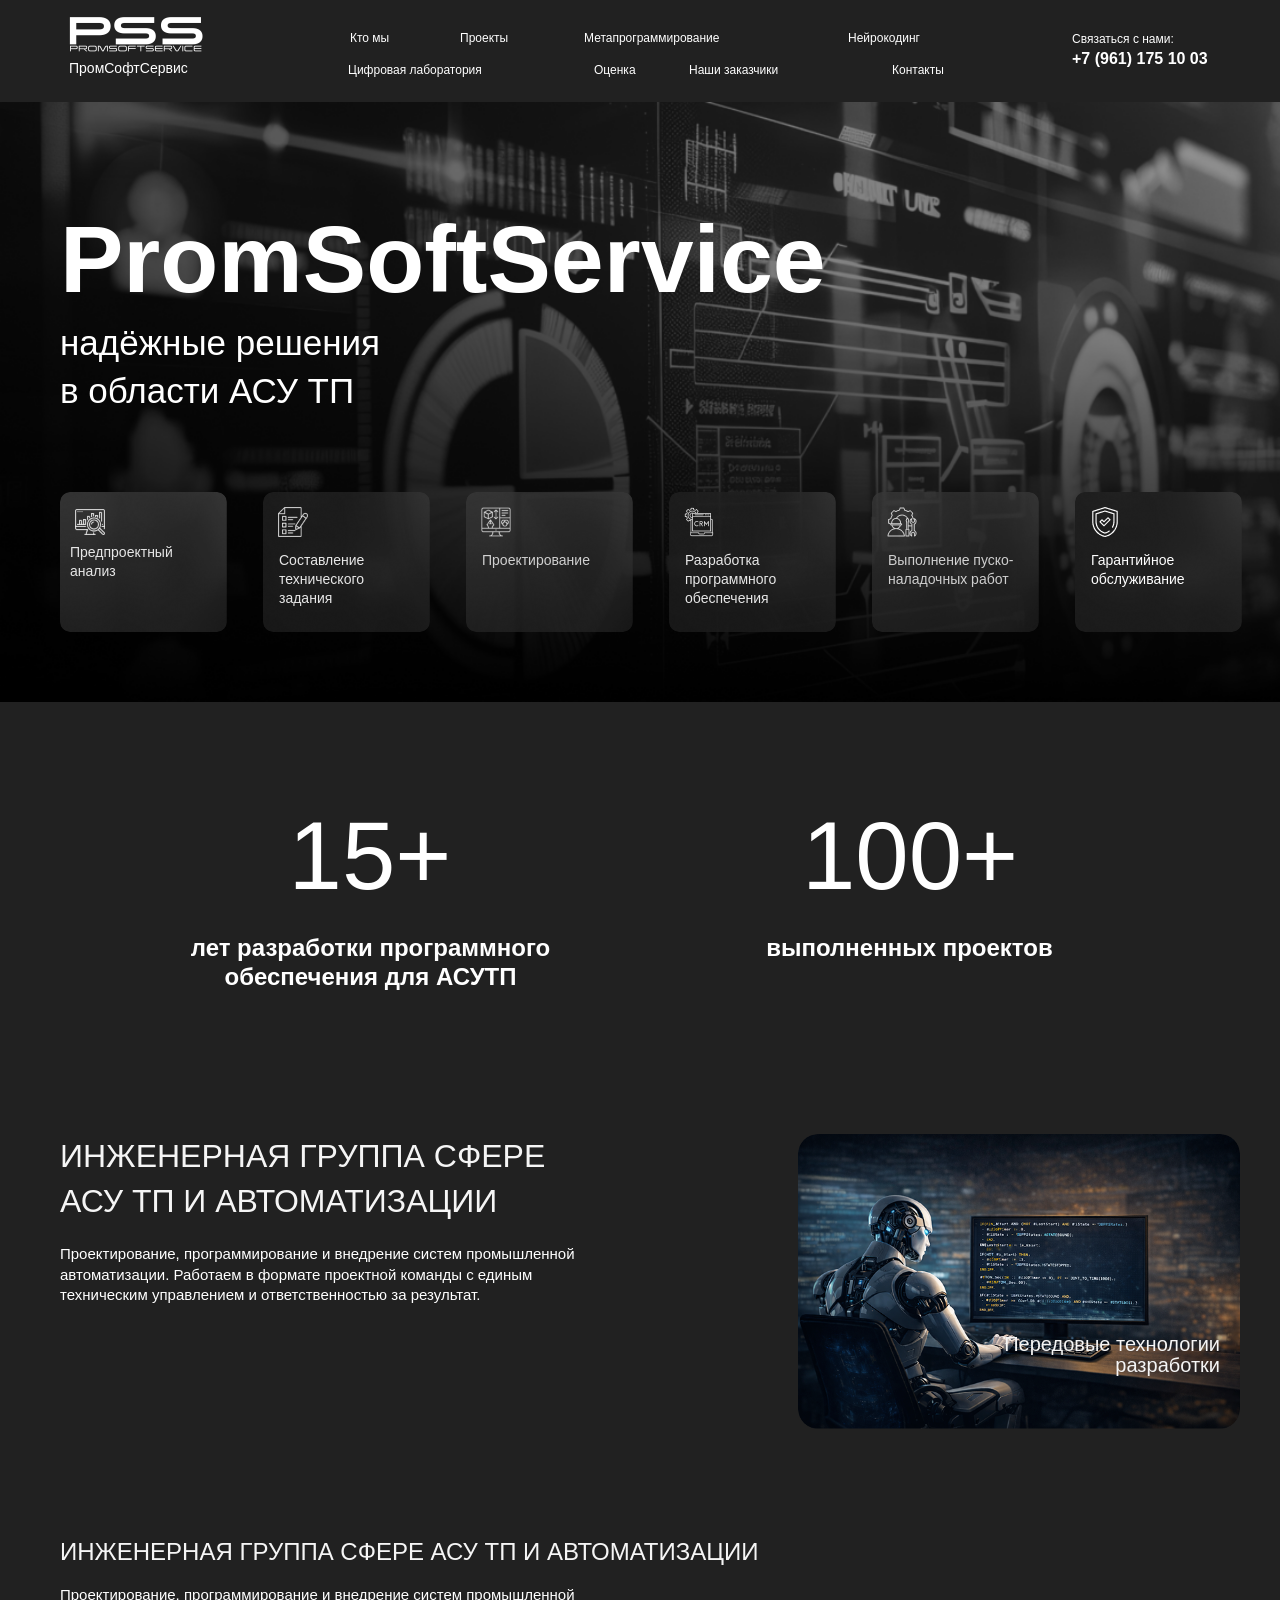
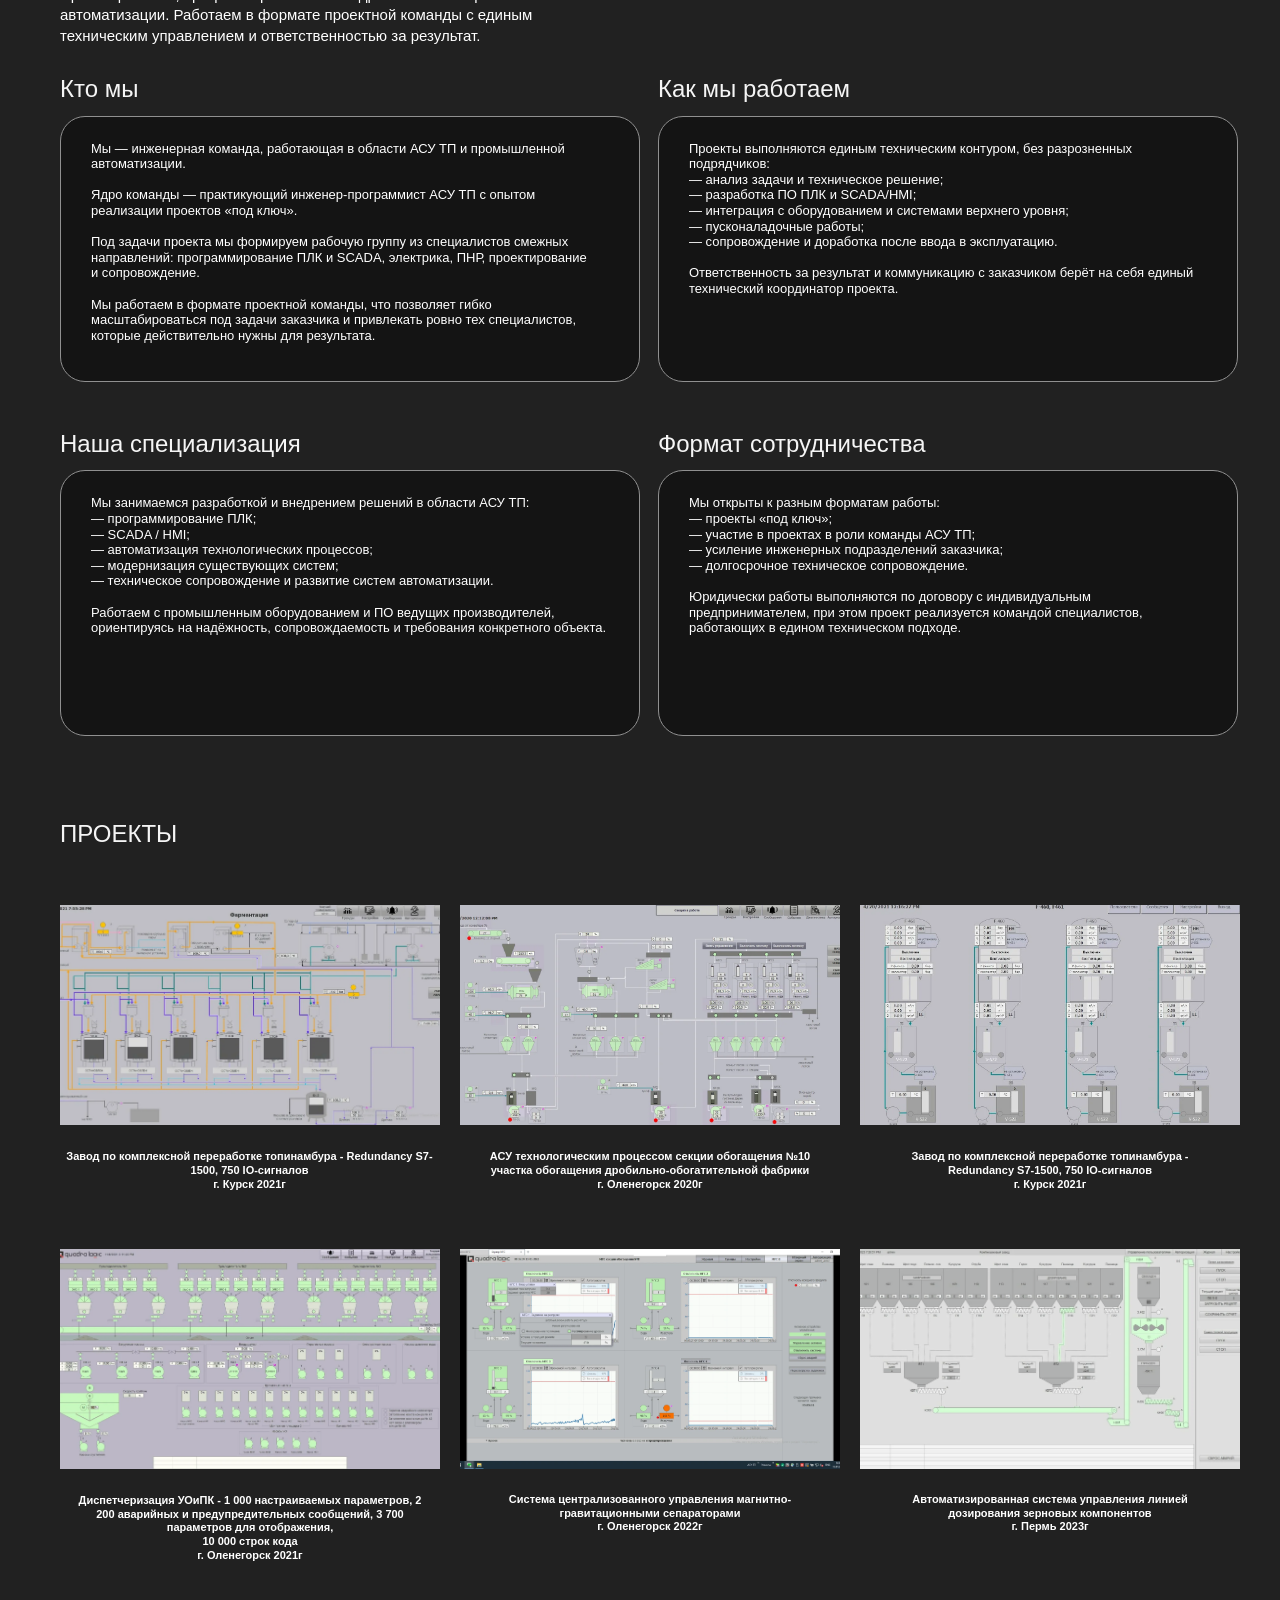
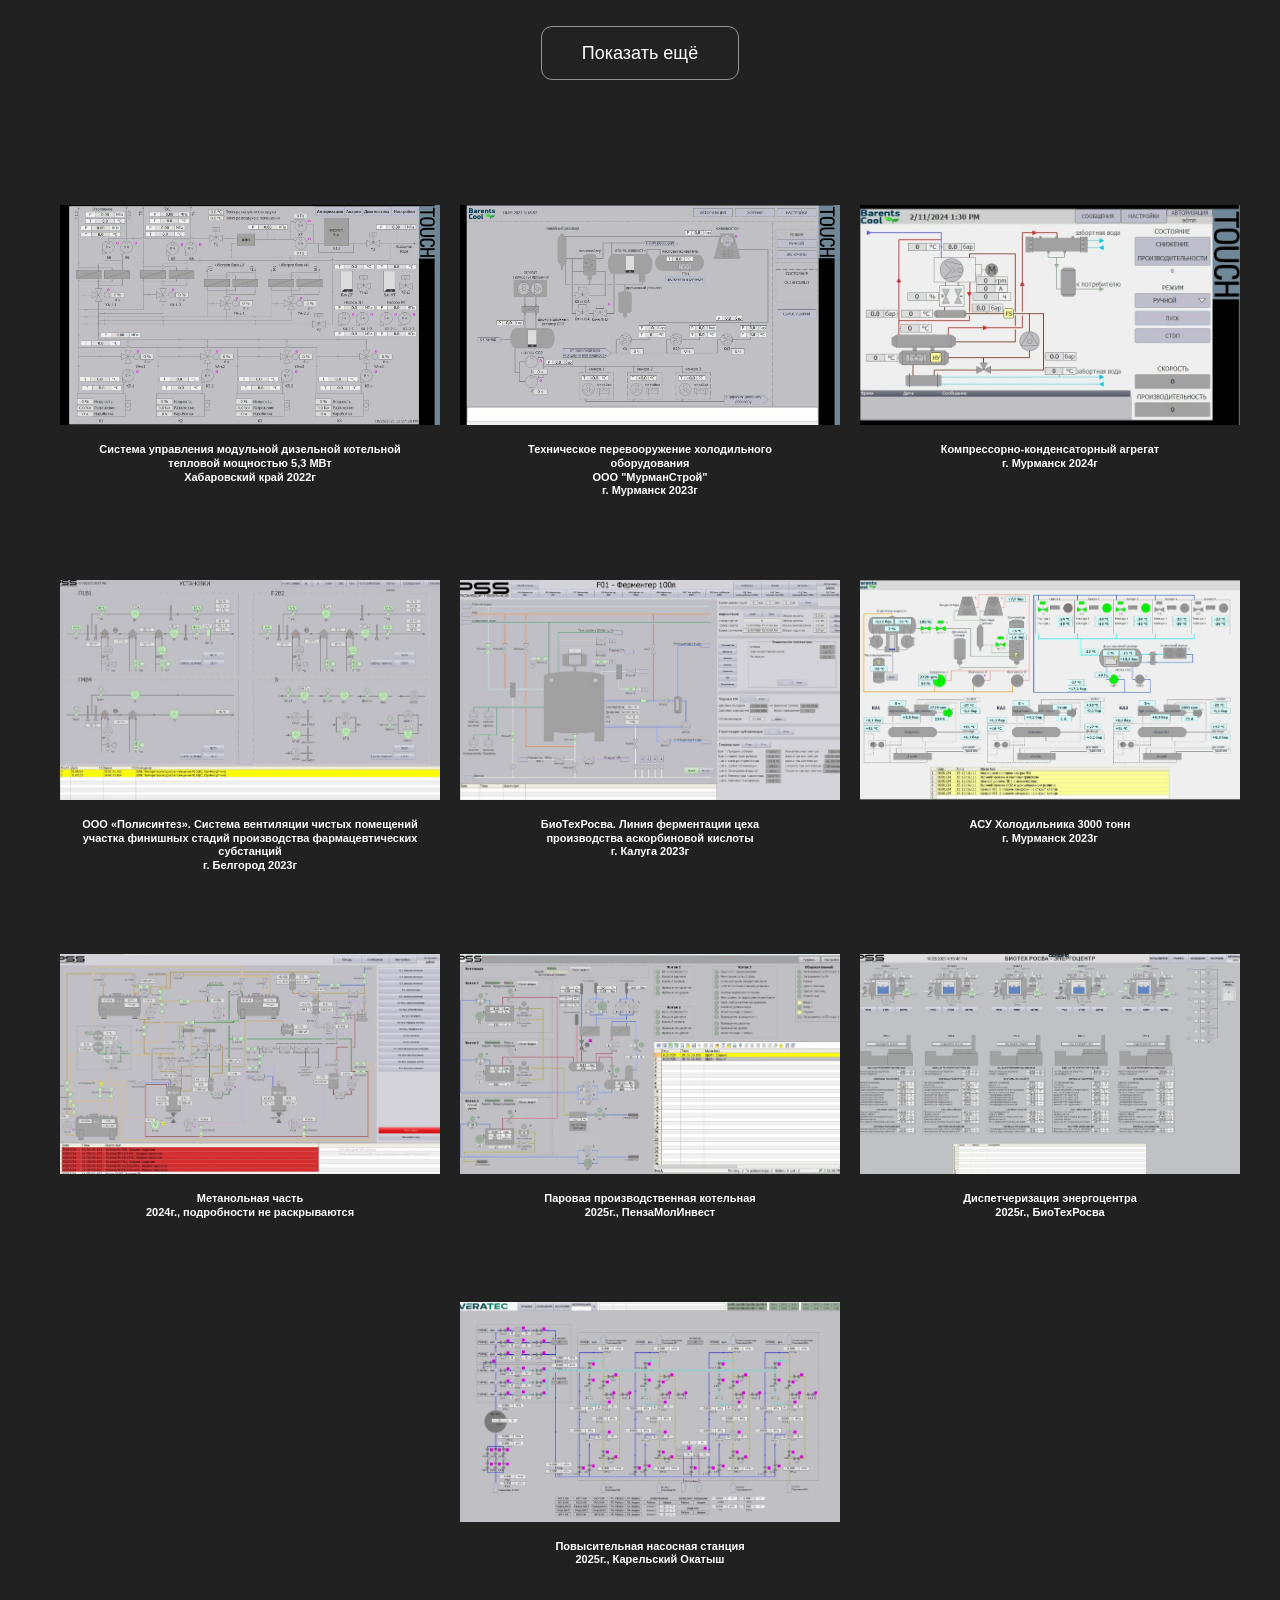
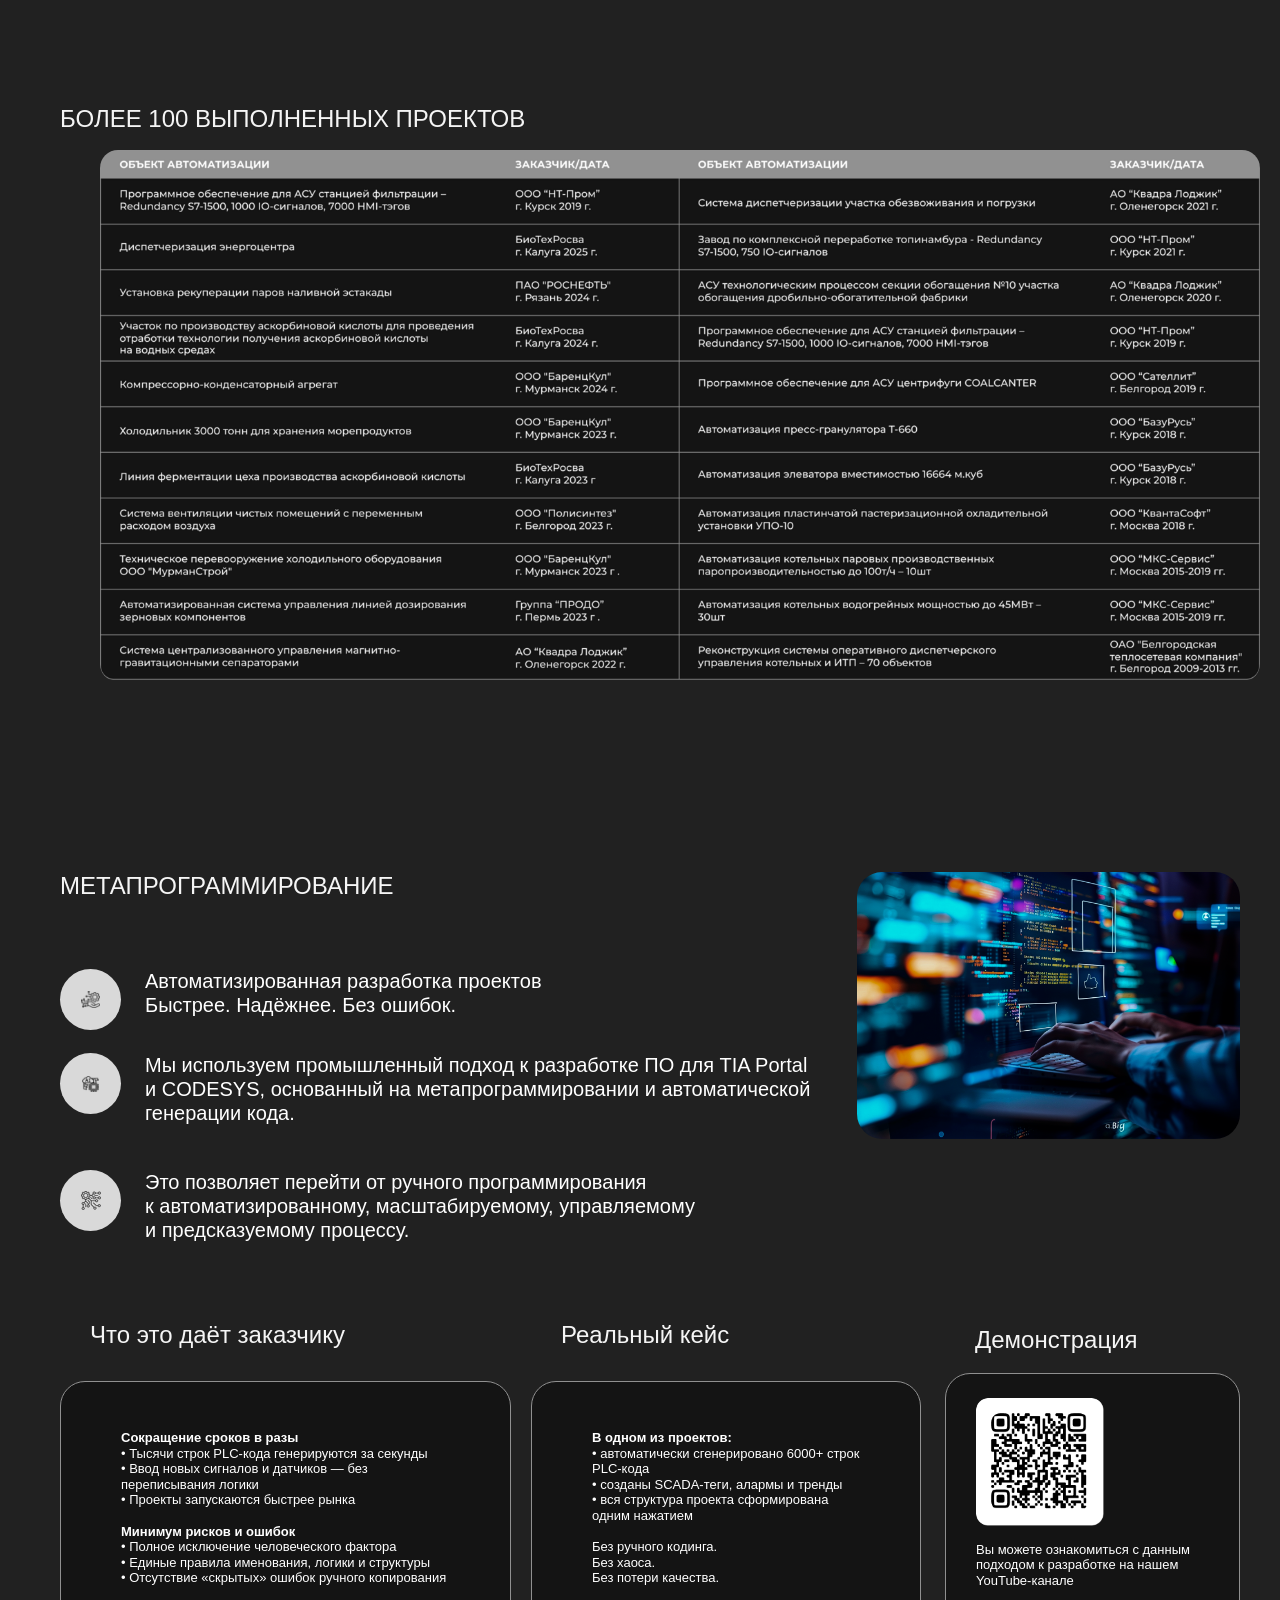
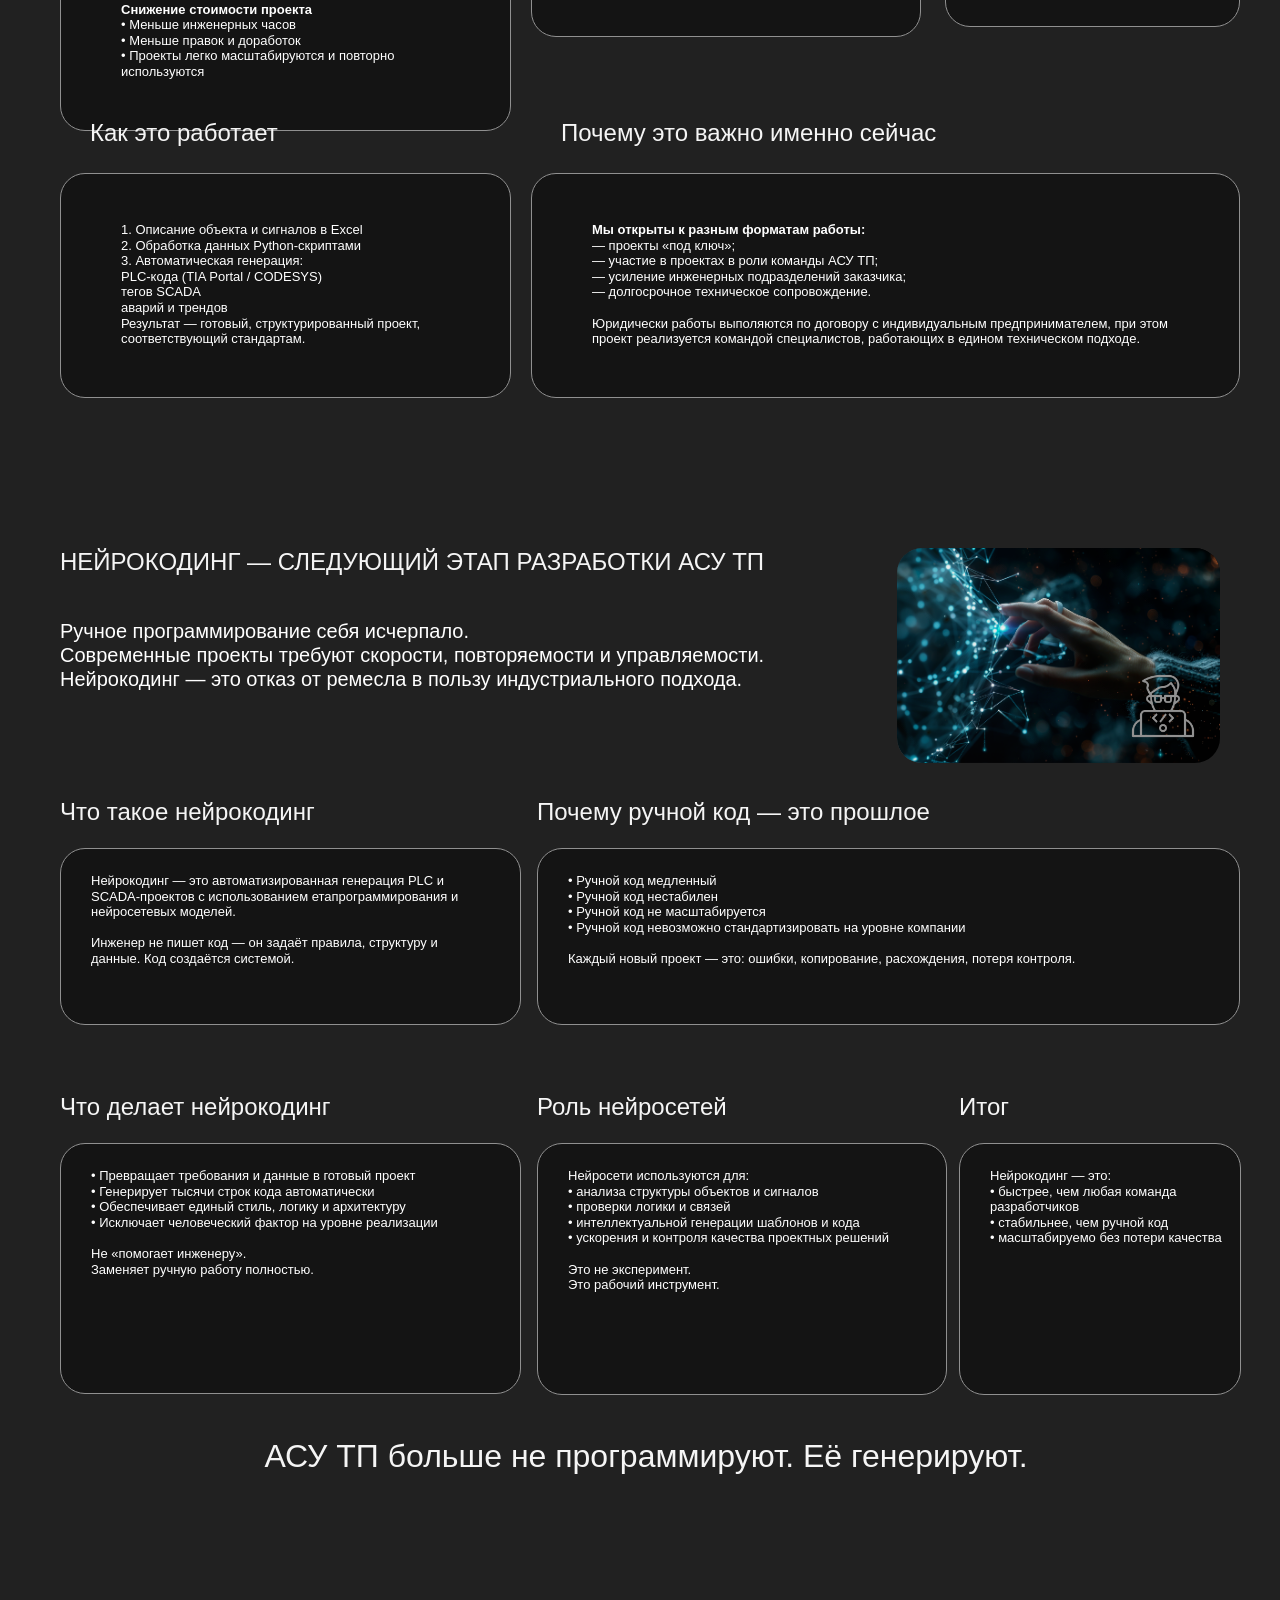
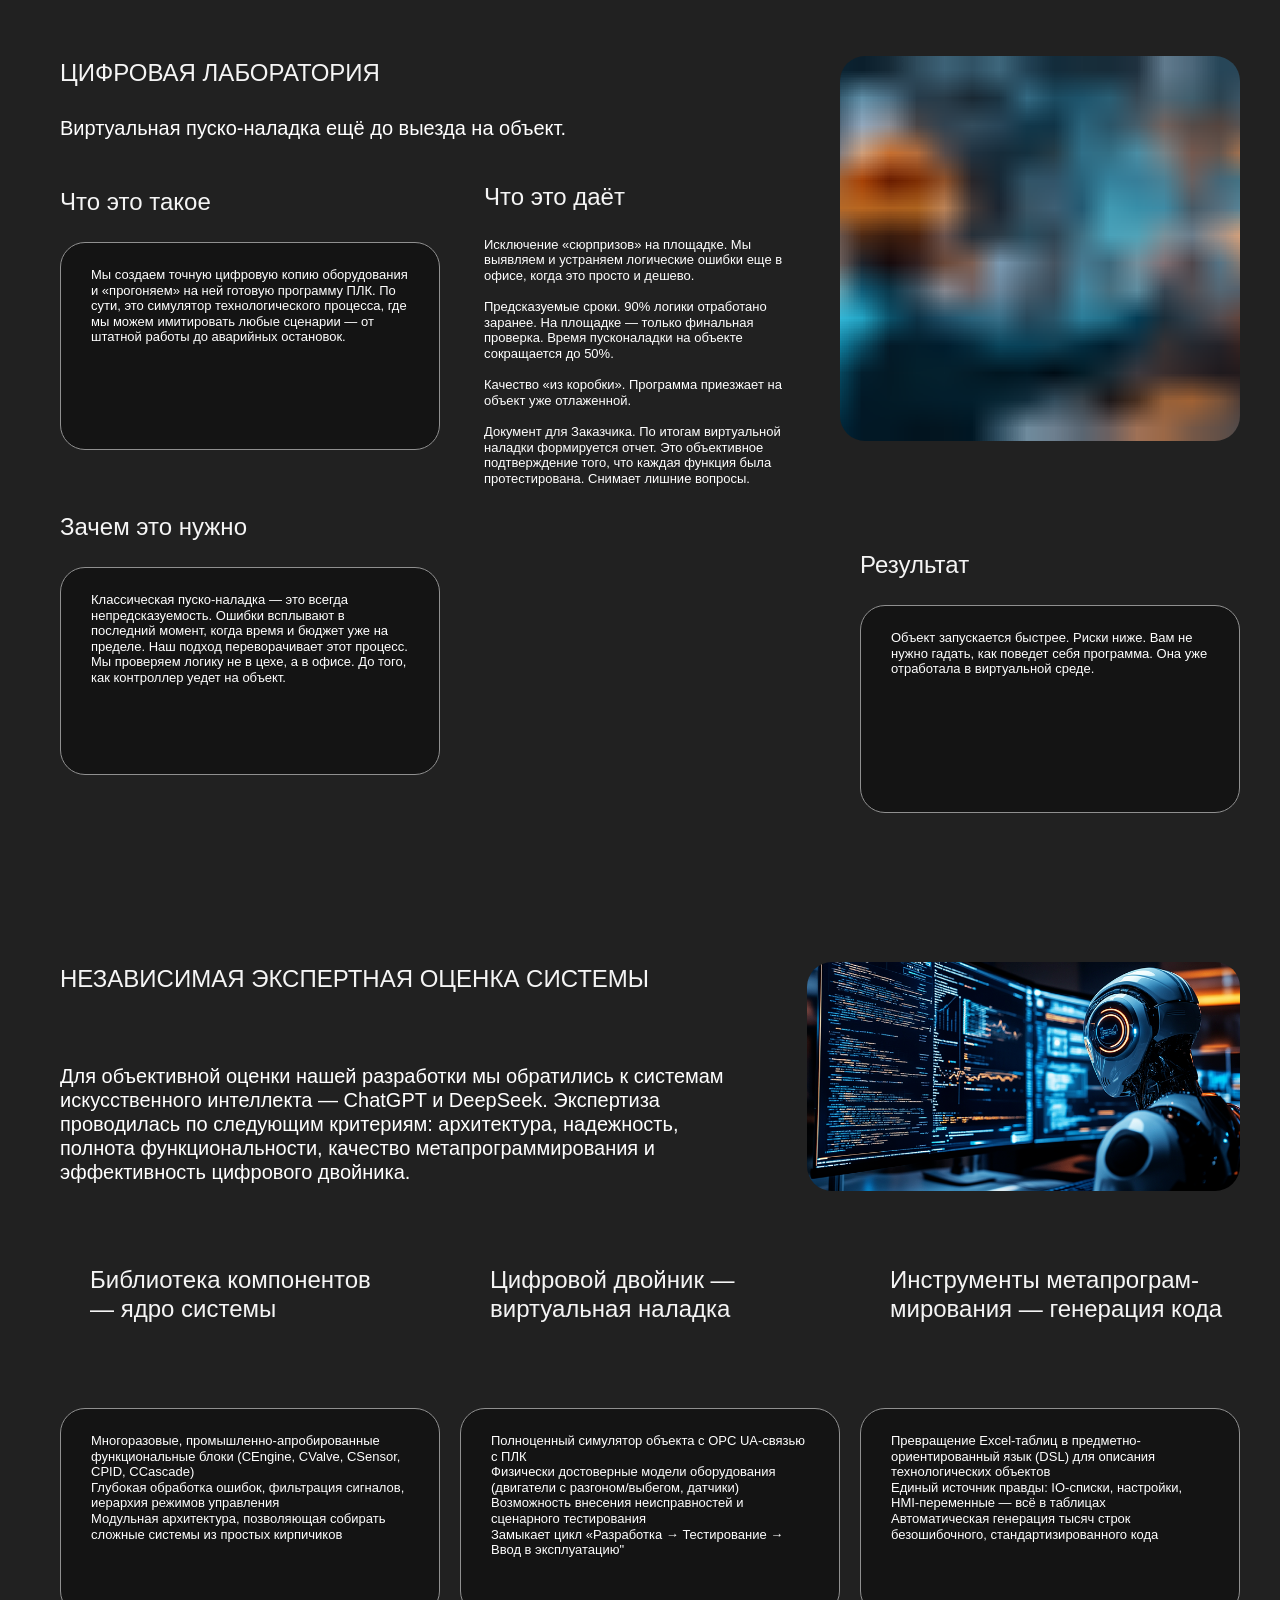
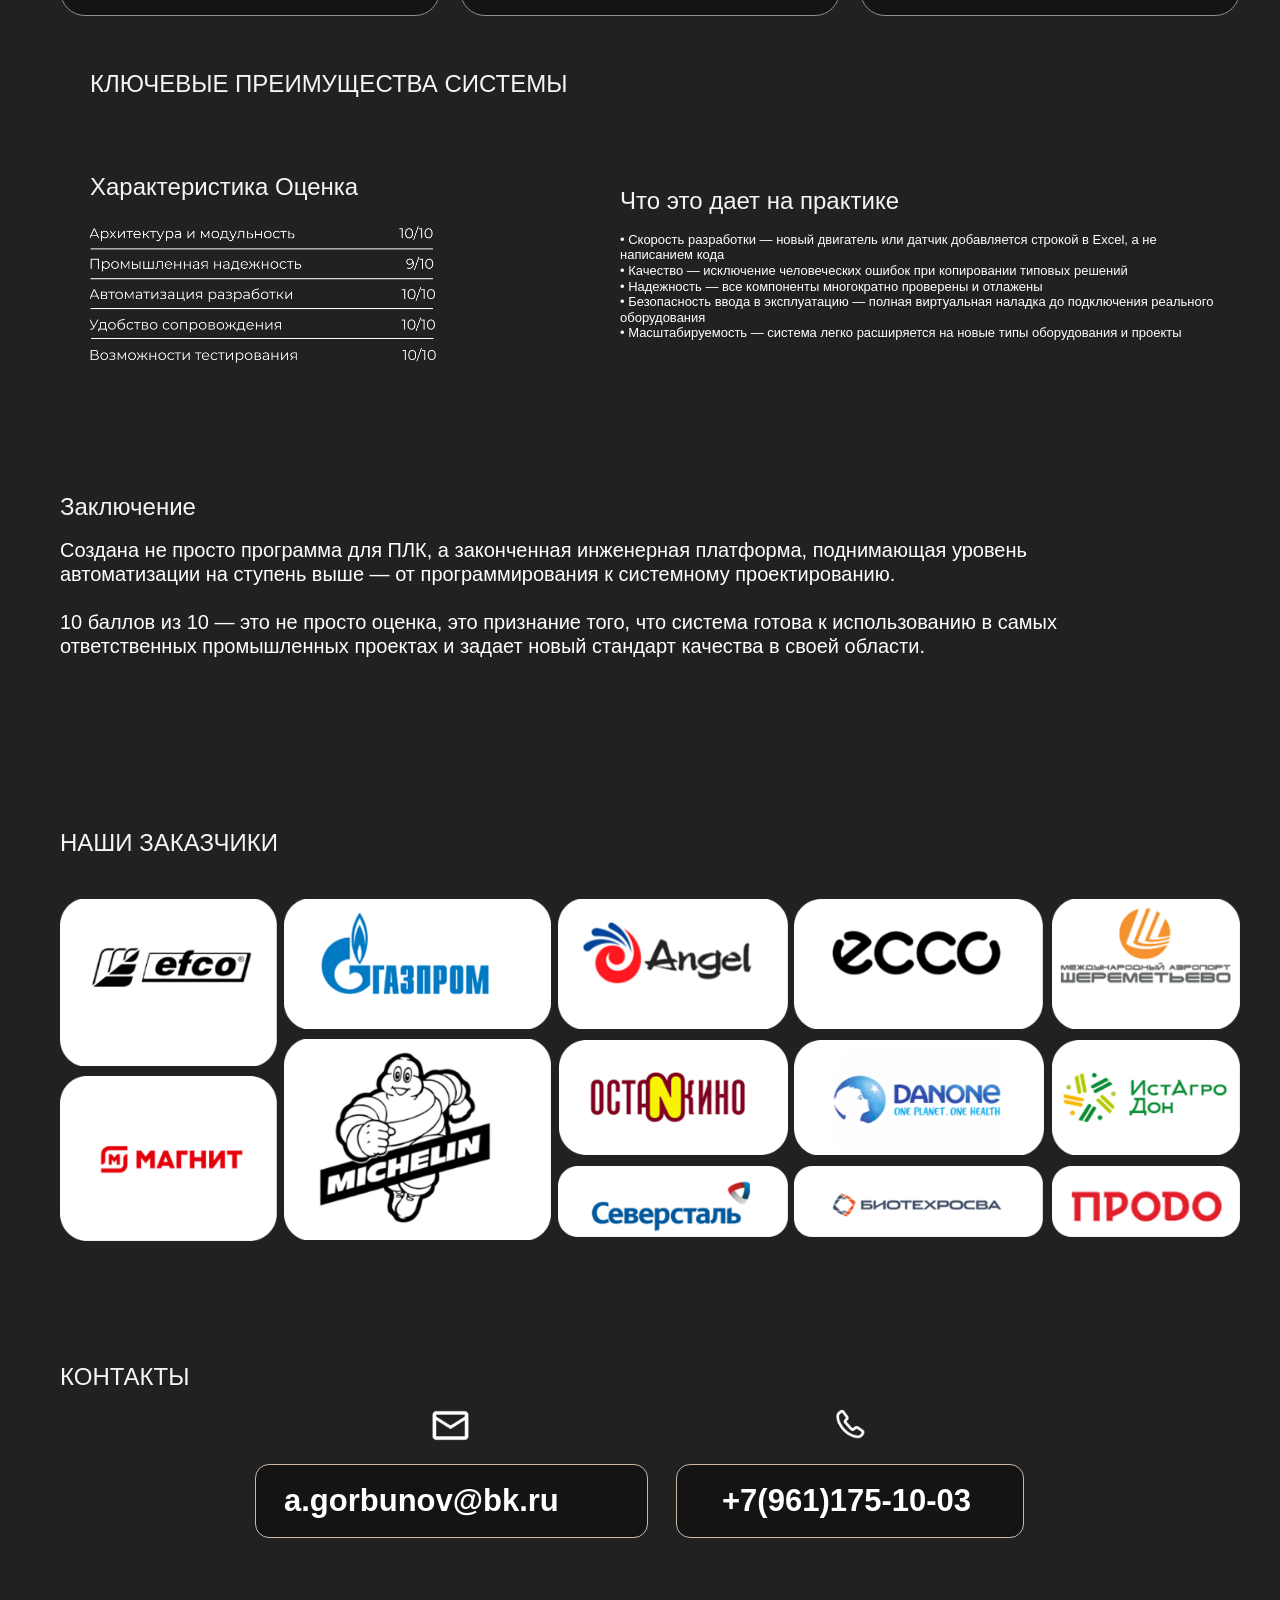
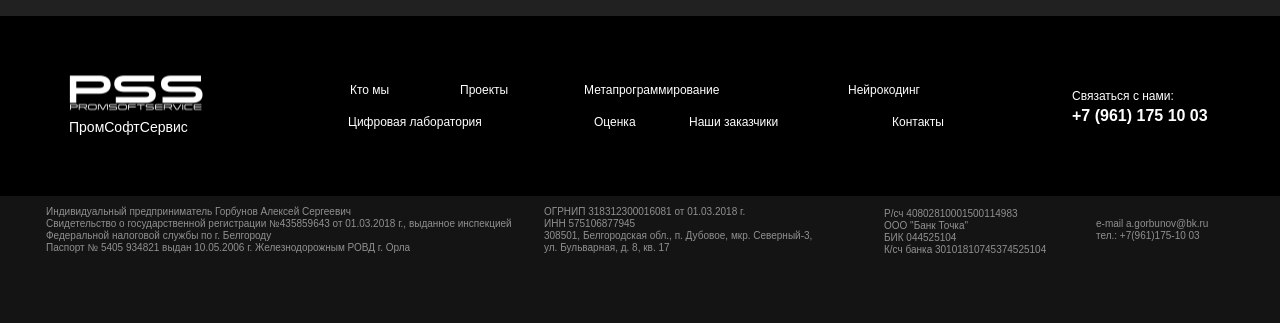
==== commit 6f1334a4: "Приближаемся к общему виду" ====
--- a/index.html
+++ b/index.html
@@ -1,656 +1,509 @@
-﻿<!doctype html>
+<!DOCTYPE html>
+
 <html lang="ru">
-  <head>
-    <meta charset="utf-8" />
-    <meta http-equiv="Content-Type" content="text/html; charset=utf-8" />
-    <meta name="viewport" content="width=device-width, initial-scale=1.0" />
-    <title>PromSoftService - надежные решения в области АСУ ТП</title>
-    <meta property="og:url" content="http://promsoftservice.ru" />
-    <meta property="og:title" content="PromSoftService - надежные решения в области АСУ ТП" />
-    <meta property="og:description" content="" />
-    <meta property="og:type" content="website" />
-    <meta property="og:image" content="assets/img/og-logo.png" />
-    <link rel="canonical" href="https://promsoftservice.ru" />
-    <meta name="format-detection" content="telephone=no" />
-    <link rel="icon" type="image/png" sizes="32x32" href="assets/img/apple-touch-icon-light.png" media="(prefers-color-scheme: light)" />
-    <link rel="icon" type="image/x-icon" sizes="32x32" href="assets/img/favicon-dark.jpg" media="(prefers-color-scheme: dark)" />
-    <link rel="icon" type="image/svg+xml" sizes="any" href="assets/img/favicon.svg" />
-    <link rel="apple-touch-icon" type="image/png" href="assets/img/icon-192.png" />
-    <link rel="icon" type="image/png" sizes="192x192" href="assets/img/icon-192.png" />
-    <link rel="stylesheet" href="styles.css" type="text/css" media="all" />
-  </head>
-  <body>
-    <header id="rec1996865982" class="site-header" aria-label="Основная шапка">
-      <div class="header-shell">
-        <div class="brand" aria-label="PromSoftService">
-          <img src="assets/img/be0d91b4-ce1f-4523-9_2.png" alt="PromSoftService" />
-          <span class="brand-title">ПромСофтСервис</span>
-        </div>
-
-        <nav class="desktop-nav" aria-label="Основное меню">
-          <div class="desktop-nav-row desktop-nav-row-top">
-            <a href="#rec1826666881">Кто мы</a>
-            <a href="#rec1832008791">Проекты</a>
-            <a href="#rec1826693731">Метапрограммирование</a>
-            <a href="#rec1826717101">Нейрокодинг</a>
-          </div>
-          <div class="desktop-nav-row desktop-nav-row-bottom">
-            <a href="#rec1989125091">Цифровая лаборатория</a>
-            <a href="#rec1988978301">Оценка</a>
-            <a href="#rec1826724401">Наши заказчики</a>
-            <a href="#rec1831964741">Контакты</a>
-          </div>
-        </nav>
-
-        <div class="header-contact">
-          <div class="header-contact-title">Связаться с нами:</div>
-          <a class="header-contact-link" href="tel://+79611751003">+7 (961) 175 10 03</a>
-        </div>
-      </div>
-    </header>
-
-    <nav id="rec1832100621" class="mobile-nav" aria-label="Мобильное меню">
-      <div class="mobile-nav-shell">
-        <details class="mobile-menu-wrap">
-          <summary class="mobile-burger" aria-label="Открыть меню">
-            <span></span>
-            <span></span>
-            <span></span>
-            <span></span>
-          </summary>
-          <div class="mobile-overlay"></div>
-          <div class="mobile-panel">
-            <div class="mobile-logo-wrap">
-              <img class="mobile-logo" src="assets/img/logo_2048x530_white__2.png" alt="PromSoftService" />
-            </div>
-            <ul class="mobile-menu">
-              <li><a href="#rec1826666881">Кто мы</a></li>
-              <li><a href="#rec1832008791">Проекты</a></li>
-              <li><a href="#rec1826693731">Метапрограммирование</a></li>
-              <li><a href="#rec1826717101">Нейрокодинг</a></li>
-              <li><a href="#rec1989125091">Цифровая лаборатория</a></li>
-              <li><a href="#rec1988978301">Оценка</a></li>
-              <li><a href="#rec1826724401">Заказчики</a></li>
-              <li><a href="#rec1831964741">Контакты</a></li>
-            </ul>
-            <div class="mobile-actions">
-              <a class="mobile-action" href="tel://+79611751003">Позвонить нам</a>
-              <a class="mobile-action" href="mailto:a.gorbunov@bk.ru">Написать на почту</a>
-            </div>
-          </div>
-        </details>
-      </div>
-    </nav>
-
-    <section id="rec1826533751" class="hero" aria-label="Главный экран">
-      <img class="hero-bg" src="assets/img/banner_1_2.png" alt="" aria-hidden="true" />
-      <div class="hero-shell">
-        <h1 class="hero-title"><strong>PromSoftService</strong></h1>
-        <p class="hero-subtitle">надёжные решения <br />в области АСУ ТП</p>
-
-        <div class="hero-cards">
-          <article class="hero-card hero-card-1">
-            <img class="hero-card-icon" src="assets/img/_1_25.png" alt="" aria-hidden="true" />
-            <div class="hero-card-text">Предпроектный анализ</div>
-          </article>
-          <article class="hero-card hero-card-2">
-            <img class="hero-card-icon" src="assets/img/_1_27.png" alt="" aria-hidden="true" />
-            <div class="hero-card-text">Составление технического задания</div>
-          </article>
-          <article class="hero-card hero-card-3">
-            <img class="hero-card-icon" src="assets/img/_1_21.png" alt="" aria-hidden="true" />
-            <div class="hero-card-text">Проектирование</div>
-          </article>
-          <article class="hero-card hero-card-4">
-            <img class="hero-card-icon" src="assets/img/_1_28.png" alt="" aria-hidden="true" />
-            <div class="hero-card-text">Разработка программного обеспечения</div>
-          </article>
-          <article class="hero-card hero-card-5">
-            <img class="hero-card-icon" src="assets/img/_1_23.png" alt="" aria-hidden="true" />
-            <div class="hero-card-text">Выполнение пуско-наладочных работ</div>
-          </article>
-          <article class="hero-card hero-card-6">
-            <img class="hero-card-icon" src="assets/img/_1_29.png" alt="" aria-hidden="true" />
-            <div class="hero-card-text">Гарантийное обслуживание</div>
-          </article>
-        </div>
-      </div>
-    </section>
-
-    <section id="rec1826612561" class="stats" aria-label="О компании в цифрах">
-      <div class="stats-shell">
-        <div class="stats-value stats-value-left">15+</div>
-        <div class="stats-value stats-value-right">100+</div>
-
-        <div class="stats-caption stats-caption-left">лет разработки программного обеспечения для АСУТП</div>
-        <div class="stats-caption stats-caption-right">выполненных проектов</div>
-
-        <h2 class="stats-title">Инженерная группа сфере <br />АСУ ТП и автоматизации</h2>
-        <p class="stats-text">Проектирование, программирование и&nbsp;внедрение систем промышленной автоматизации. Работаем в&nbsp;формате проектной команды с&nbsp;единым техническим управлением и&nbsp;ответственностью за&nbsp;результат.</p>
-
-        <figure class="stats-figure">
-          <img src="assets/img/image_124_4.png" alt="" aria-hidden="true" />
-          <figcaption>Передовые технологии разработки</figcaption>
-        </figure>
-      </div>
-    </section>
-
-    <section id="rec1826666881" class="about" aria-label="Кто мы">
-      <div class="about-shell">
-        <h2 class="about-title">Кто мы</h2>
-        <div class="about-grid">
-          <article class="about-card about-card-intro">
-            <p class="about-card-text">
-              Мы&nbsp;— инженерная команда, работающая в&nbsp;области АСУ&nbsp;ТП и&nbsp;промышленной автоматизации.<br /><br />Ядро команды&nbsp;—
-              практикующий инженер-программист АСУ&nbsp;ТП с&nbsp;опытом реализации проектов «под ключ».<br /><br />Под задачи проекта
-              мы&nbsp;формируем рабочую группу из&nbsp;специалистов смежных направлений: программирование ПЛК и&nbsp;SCADA, электрика, ПНР,
-              проектирование и&nbsp;сопровождение.<br /><br />Мы&nbsp;работаем в&nbsp;формате проектной команды, что позволяет гибко
-              масштабироваться под задачи заказчика и&nbsp;привлекать ровно тех специалистов, которые действительно нужны для результата.
-            </p>
-          </article>
-          <article class="about-card">
-            <h3 class="about-card-title">Как мы работаем</h3>
-            <p class="about-card-text">
-              Проекты выполняются единым техническим контуром, без разрозненных подрядчиков:<br />—&nbsp;анализ задачи и&nbsp;техническое
-              решение;<br />—&nbsp;разработка&nbsp;ПО ПЛК и&nbsp;SCADA/HMI;<br />—&nbsp;интеграция с&nbsp;оборудованием и&nbsp;системами верхнего
-              уровня;<br />—&nbsp;пусконаладочные работы;<br />—&nbsp;сопровождение и&nbsp;доработка после ввода в&nbsp;эксплуатацию.<br /><br />Ответственность
-              за&nbsp;результат и&nbsp;коммуникацию с&nbsp;заказчиком берёт на&nbsp;себя единый технический координатор проекта.
-            </p>
-          </article>
-          <article class="about-card">
-            <h3 class="about-card-title">Наша специализация</h3>
-            <p class="about-card-text">
-              Мы&nbsp;занимаемся разработкой и&nbsp;внедрением решений в&nbsp;области АСУ&nbsp;ТП:<br />—&nbsp;программирование ПЛК;<br />—&nbsp;SCADA
-              / HMI;<br />—&nbsp;автоматизация технологических процессов;<br />—&nbsp;модернизация существующих систем;<br />—&nbsp;техническое
-              сопровождение и&nbsp;развитие систем автоматизации.<br /><br />Работаем с&nbsp;промышленным оборудованием и&nbsp;ПО ведущих
-              производителей, ориентируясь на&nbsp;надёжность, сопровождаемость и&nbsp;требования конкретного объекта.
-            </p>
-          </article>
-          <article class="about-card">
-            <h3 class="about-card-title">Формат сотрудничества</h3>
-            <p class="about-card-text">
-              Мы&nbsp;открыты к&nbsp;разным форматам работы:<br />—&nbsp;проекты «под ключ»;<br />—&nbsp;участие в&nbsp;проектах в&nbsp;роли команды
-              АСУ&nbsp;ТП;<br />—&nbsp;усиление инженерных подразделений заказчика;<br />—&nbsp;долгосрочное техническое
-              сопровождение.<br /><br />Юридически работы выполняются по&nbsp;договору с&nbsp;индивидуальным предпринимателем, при этом проект
-              реализуется командой специалистов, работающих в&nbsp;едином техническом подходе.
-            </p>
-          </article>
-        </div>
-      </div>
-    </section>
-    <section id="rec1832008791" class="projects" aria-label="Проекты">
-      <div class="projects-shell">
-        <h2 class="projects-title">ПРОЕКТЫ</h2>
-        <div class="projects-grid">
-          <article class="project-card project-card-1">
-            <img src="assets/img/image_2026-01-27_00-_46.png" alt="" aria-hidden="true" />
-            <p class="project-caption">
-              Завод по комплексной переработке топинамбура - Redundancy S7-1500, 750 IO-сигналов<br />г. Курск 2021г
-            </p>
-          </article>
-          <article class="project-card project-card-2">
-            <img src="assets/img/image_2026-01-27_00-_32.png" alt="" aria-hidden="true" />
-            <p class="project-caption">
-              АСУ технологическим процессом секции обогащения №10 участка обогащения дробильно-обогатительной фабрики<br />г. Оленегорск 2020г
-            </p>
-          </article>
-          <article class="project-card project-card-3">
-            <img src="assets/img/image_2026-01-27_00-_33.png" alt="" aria-hidden="true" />
-            <p class="project-caption">
-              Завод по комплексной переработке топинамбура - Redundancy S7-1500, 750 IO-сигналов<br />г. Курск 2021г
-            </p>
-          </article>
-          <article class="project-card project-card-4">
-            <img src="assets/img/image_2026-01-27_00-_31.png" alt="" aria-hidden="true" />
-            <p class="project-caption">
+<head>
+<meta charset="utf-8"/>
+<meta content="text/html; charset=utf-8" http-equiv="Content-Type"/>
+<meta content="width=device-width, initial-scale=1.0" name="viewport"/>
+<title>PromSoftService - надежные решения в области АСУ ТП</title>
+<meta content="telephone=no" name="format-detection"/>
+<link href="assets/img/apple-touch-icon-light.png" media="(prefers-color-scheme: light)" rel="icon" sizes="32x32" type="image/png"/>
+<link href="assets/img/favicon-dark.jpg" media="(prefers-color-scheme: dark)" rel="icon" sizes="32x32" type="image/x-icon"/>
+<link href="assets/img/favicon.svg" rel="icon" sizes="any" type="image/svg+xml"/>
+<link href="assets/img/icon-192.png" rel="apple-touch-icon" type="image/png"/>
+<link href="assets/img/icon-192.png" rel="icon" sizes="192x192" type="image/png"/>
+<link href="styles.css" media="all" rel="stylesheet" type="text/css"/>
+</head>
+<body>
+<header aria-label="Основная шапка" class="top-menu" id="rec1996865982">
+<div class="top-menu__shell content-shell">
+<div aria-label="PromSoftService" class="top-menu__brand">
+<img alt="PromSoftService" class="top-menu__brand-image" src="assets/img/be0d91b4-ce1f-4523-9_2.png"/>
+<span class="top-menu__brand-text">ПромСофтСервис</span>
+</div>
+<nav aria-label="Основное меню" class="top-menu__nav">
+<div class="top-menu__row top-menu__row--top">
+<a class="top-menu__link" href="#rec1826666881">Кто мы</a>
+<a class="top-menu__link" href="#rec1832008791">Проекты</a>
+<a class="top-menu__link" href="#rec1826693731">Метапрограммирование</a>
+<a class="top-menu__link" href="#rec1826717101">Нейрокодинг</a>
+</div>
+<div class="top-menu__row top-menu__row--bottom">
+<a class="top-menu__link" href="#rec1989125091">Цифровая лаборатория</a>
+<a class="top-menu__link" href="#rec1988978301">Оценка</a>
+<a class="top-menu__link" href="#rec1826724401">Наши заказчики</a>
+<a class="top-menu__link" href="#rec1831964741">Контакты</a>
+</div>
+</nav>
+<div class="top-menu__contact">
+<div class="top-menu__contact-title">Связаться с нами:</div>
+<span class="top-menu__phone">+7 (961) 175 10 03</span>
+</div>
+</div>
+</header>
+<section aria-label="Главный экран" class="hero" id="rec1826533751">
+<img alt="" aria-hidden="true" class="hero__image" src="assets/img/banner_1_2.png"/>
+<div class="hero__shell content-shell">
+<h1 class="hero__title"><strong>PromSoftService</strong></h1>
+<p class="hero__subtitle">надёжные решения <br/>в области АСУ ТП</p>
+<div class="hero__cards">
+<article class="hero__card hero__card--1">
+<img alt="" aria-hidden="true" class="hero__card-icon" src="assets/img/_1_25.png"/>
+<div class="hero__card-text">Предпроектный анализ</div>
+</article>
+<article class="hero__card hero__card--2">
+<img alt="" aria-hidden="true" class="hero__card-icon" src="assets/img/_1_27.png"/>
+<div class="hero__card-text">Составление технического задания</div>
+</article>
+<article class="hero__card hero__card--3">
+<img alt="" aria-hidden="true" class="hero__card-icon" src="assets/img/_1_21.png"/>
+<div class="hero__card-text">Проектирование</div>
+</article>
+<article class="hero__card hero__card--4">
+<img alt="" aria-hidden="true" class="hero__card-icon" src="assets/img/_1_28.png"/>
+<div class="hero__card-text">Разработка программного обеспечения</div>
+</article>
+<article class="hero__card hero__card--5">
+<img alt="" aria-hidden="true" class="hero__card-icon" src="assets/img/_1_23.png"/>
+<div class="hero__card-text">Выполнение пуско-наладочных работ</div>
+</article>
+<article class="hero__card hero__card--6">
+<img alt="" aria-hidden="true" class="hero__card-icon" src="assets/img/_1_29.png"/>
+<div class="hero__card-text">Гарантийное обслуживание</div>
+</article>
+</div>
+</div>
+</section>
+<section aria-label="О компании в цифрах" class="experience" id="rec1826612561">
+<div class="experience__shell content-shell">
+<div class="experience__value experience__value--left">15+</div>
+<div class="experience__value experience__value--right">100+</div>
+<div class="experience__caption experience__caption--left">лет разработки программного обеспечения для АСУТП</div>
+<div class="experience__caption experience__caption--right">выполненных проектов</div>
+<h2 class="section-title experience__title">Инженерная группа сфере <br/>АСУ ТП и автоматизации</h2>
+<p class="section-comment experience__comment">Проектирование, программирование и внедрение систем промышленной автоматизации. Работаем в формате проектной команды с единым техническим управлением и ответственностью за результат.</p>
+<figure class="experience__figure section-image">
+<img alt="" aria-hidden="true" src="assets/img/image_124_4.png"/>
+<figcaption class="experience__figure-caption">Передовые технологии разработки</figcaption>
+</figure>
+</div>
+</section>
+<section aria-label="Кто мы" class="section about-section" id="rec1826666881">
+<div class="section-shell about-section__shell content-shell">
+<h2 class="section-title about-section__title">ИНЖЕНЕРНАЯ ГРУППА СФЕРЕ АСУ ТП И АВТОМАТИЗАЦИИ</h2>
+<p class="section-comment about-section__comment">Проектирование, программирование и внедрение систем промышленной автоматизации. Работаем в формате проектной команды с единым техническим управлением и ответственностью за результат.</p><div class="blocks-grid blocks-grid--2 about-section__grid">
+<article class="content-block about-section__block about-section__block--intro"><h3 class="block-title about-section__block-title">Кто мы</h3><div class="block-body block-body--bordered about-section__block-body"><p class="block-text about-section__block-text">
+              Мы — инженерная команда, работающая в области АСУ ТП и промышленной автоматизации.<br/><br/>Ядро команды —
+              практикующий инженер-программист АСУ ТП с опытом реализации проектов «под ключ».<br/><br/>Под задачи проекта
+              мы формируем рабочую группу из специалистов смежных направлений: программирование ПЛК и SCADA, электрика, ПНР,
+              проектирование и сопровождение.<br/><br/>Мы работаем в формате проектной команды, что позволяет гибко
+              масштабироваться под задачи заказчика и привлекать ровно тех специалистов, которые действительно нужны для результата.
+            </p></div></article>
+<article class="content-block about-section__block about-section__block--2"><h3 class="block-title about-section__block-title">Как мы работаем</h3><div class="block-body block-body--bordered about-section__block-body"><p class="block-text about-section__block-text">
+              Проекты выполняются единым техническим контуром, без разрозненных подрядчиков:<br/>— анализ задачи и техническое
+              решение;<br/>— разработка ПО ПЛК и SCADA/HMI;<br/>— интеграция с оборудованием и системами верхнего
+              уровня;<br/>— пусконаладочные работы;<br/>— сопровождение и доработка после ввода в эксплуатацию.<br/><br/>Ответственность
+              за результат и коммуникацию с заказчиком берёт на себя единый технический координатор проекта.
+            </p></div></article>
+<article class="content-block about-section__block about-section__block--3"><h3 class="block-title about-section__block-title">Наша специализация</h3><div class="block-body block-body--bordered about-section__block-body"><p class="block-text about-section__block-text">
+              Мы занимаемся разработкой и внедрением решений в области АСУ ТП:<br/>— программирование ПЛК;<br/>— SCADA
+              / HMI;<br/>— автоматизация технологических процессов;<br/>— модернизация существующих систем;<br/>— техническое
+              сопровождение и развитие систем автоматизации.<br/><br/>Работаем с промышленным оборудованием и ПО ведущих
+              производителей, ориентируясь на надёжность, сопровождаемость и требования конкретного объекта.
+            </p></div></article>
+<article class="content-block about-section__block about-section__block--4"><h3 class="block-title about-section__block-title">Формат сотрудничества</h3><div class="block-body block-body--bordered about-section__block-body"><p class="block-text about-section__block-text">
+              Мы открыты к разным форматам работы:<br/>— проекты «под ключ»;<br/>— участие в проектах в роли команды
+              АСУ ТП;<br/>— усиление инженерных подразделений заказчика;<br/>— долгосрочное техническое
+              сопровождение.<br/><br/>Юридически работы выполняются по договору с индивидуальным предпринимателем, при этом проект
+              реализуется командой специалистов, работающих в едином техническом подходе.
+            </p></div></article>
+</div>
+</div>
+</section>
+<section aria-label="Проекты" class="section projects-section" id="rec1832008791">
+<div class="section-shell projects-section__shell content-shell">
+<h2 class="section-title projects-section__title">ПРОЕКТЫ</h2>
+<div class="projects-section__grid">
+<article class="project-card project-card--1">
+<img alt="" aria-hidden="true" src="assets/img/image_2026-01-27_00-_46.png"/>
+<p class="project-card__caption">
+              Завод по комплексной переработке топинамбура - Redundancy S7-1500, 750 IO-сигналов<br/>г. Курск 2021г
+            </p>
+</article>
+<article class="project-card project-card--2">
+<img alt="" aria-hidden="true" src="assets/img/image_2026-01-27_00-_32.png"/>
+<p class="project-card__caption">
+              АСУ технологическим процессом секции обогащения №10 участка обогащения дробильно-обогатительной фабрики<br/>г. Оленегорск 2020г
+            </p>
+</article>
+<article class="project-card project-card--3">
+<img alt="" aria-hidden="true" src="assets/img/image_2026-01-27_00-_33.png"/>
+<p class="project-card__caption">
+              Завод по комплексной переработке топинамбура - Redundancy S7-1500, 750 IO-сигналов<br/>г. Курск 2021г
+            </p>
+</article>
+<article class="project-card project-card--4">
+<img alt="" aria-hidden="true" src="assets/img/image_2026-01-27_00-_31.png"/>
+<p class="project-card__caption">
               Диспетчеризация УОиПК - 1 000 настраиваемых параметров, 2 200 аварийных и предупредительных сообщений, 3 700 параметров для
-              отображения, <br />10 000 строк кода<br />г. Оленегорск 2021г
-            </p>
-          </article>
-          <article class="project-card project-card-5">
-            <img src="assets/img/image_2026-01-27_00-_43.png" alt="" aria-hidden="true" />
-            <p class="project-caption">
-              Система централизованного управления магнитно-гравитационными сепараторами<br />г. Оленегорск 2022г
-            </p>
-          </article>
-          <article class="project-card project-card-6">
-            <img src="assets/img/image_2026-01-27_00-_36.png" alt="" aria-hidden="true" />
-            <p class="project-caption">
-              Автоматизированная система управления линией дозирования зерновых компонентов<br />г. Пермь 2023г
-            </p>
-          </article>
-        </div>
-      </div>
-    </section>
-    <section id="rec1831999431" class="projects-more" aria-label="Показать ещё проекты">
-      <div class="projects-more-shell">
-        <button class="projects-more-button" type="button">Показать ещё</button>
-      </div>
-    </section>
-    <section id="rec1832048871" class="projects projects-continuation" aria-label="Продолжение проектов">
-      <div class="projects-shell projects-shell-continuation">
-        <div class="projects-grid projects-grid-continuation">
-          <article class="project-card project-card-more-1">
-            <img src="assets/img/image_2026-01-27_00-_40.png" alt="" aria-hidden="true" />
-            <p class="project-caption">
-              Система управления модульной дизельной котельной тепловой мощностью 5,3 МВт<br />Хабаровский край 2022г
-            </p>
-          </article>
-          <article class="project-card project-card-more-2">
-            <img src="assets/img/image_2026-01-27_00-_42.png" alt="" aria-hidden="true" />
-            <p class="project-caption">
-              Техническое перевооружение холодильного оборудования <br />ООО "МурманСтрой"<br />г. Мурманск 2023г
-            </p>
-          </article>
-          <article class="project-card project-card-more-3">
-            <img src="assets/img/image_2026-01-27_00-_41.png" alt="" aria-hidden="true" />
-            <p class="project-caption">
-              Компрессорно-конденсаторный агрегат<br />г. Мурманск 2024г
-            </p>
-          </article>
-          <article class="project-card project-card-more-4">
-            <img src="assets/img/image_2026-01-27_00-_35.png" alt="" aria-hidden="true" />
-            <p class="project-caption">
-              ООО «Полисинтез». Система вентиляции чистых помещений участка финишных стадий производства фармацевтических субстанций<br />г.
+              отображения, <br/>10 000 строк кода<br/>г. Оленегорск 2021г
+            </p>
+</article>
+<article class="project-card project-card--5">
+<img alt="" aria-hidden="true" src="assets/img/image_2026-01-27_00-_43.png"/>
+<p class="project-card__caption">
+              Система централизованного управления магнитно-гравитационными сепараторами<br/>г. Оленегорск 2022г
+            </p>
+</article>
+<article class="project-card project-card--6">
+<img alt="" aria-hidden="true" src="assets/img/image_2026-01-27_00-_36.png"/>
+<p class="project-card__caption">
+              Автоматизированная система управления линией дозирования зерновых компонентов<br/>г. Пермь 2023г
+            </p>
+</article>
+</div>
+</div>
+</section>
+<section aria-label="Показать ещё проекты" class="projects-more" id="rec1831999431">
+<div class="projects-more__shell content-shell">
+<button class="button button--more" type="button">Показать ещё</button>
+</div>
+</section>
+<section aria-label="Продолжение проектов" class="section projects-section" id="rec1832048871">
+<div class="section-shell projects-section__shell content-shell projects-section__shell--continuation">
+<div class="projects-section__grid projects-section__grid--continuation">
+<article class="project-card project-card--more-1">
+<img alt="" aria-hidden="true" src="assets/img/image_2026-01-27_00-_40.png"/>
+<p class="project-card__caption">
+              Система управления модульной дизельной котельной тепловой мощностью 5,3 МВт<br/>Хабаровский край 2022г
+            </p>
+</article>
+<article class="project-card project-card--more-2">
+<img alt="" aria-hidden="true" src="assets/img/image_2026-01-27_00-_42.png"/>
+<p class="project-card__caption">
+              Техническое перевооружение холодильного оборудования <br/>ООО "МурманСтрой"<br/>г. Мурманск 2023г
+            </p>
+</article>
+<article class="project-card project-card--more-3">
+<img alt="" aria-hidden="true" src="assets/img/image_2026-01-27_00-_41.png"/>
+<p class="project-card__caption">
+              Компрессорно-конденсаторный агрегат<br/>г. Мурманск 2024г
+            </p>
+</article>
+<article class="project-card project-card--more-4">
+<img alt="" aria-hidden="true" src="assets/img/image_2026-01-27_00-_35.png"/>
+<p class="project-card__caption">
+              ООО «Полисинтез». Система вентиляции чистых помещений участка финишных стадий производства фармацевтических субстанций<br/>г.
               Белгород 2023г
             </p>
-          </article>
-          <article class="project-card project-card-more-5">
-            <img src="assets/img/image_2026-01-27_00-_44.png" alt="" aria-hidden="true" />
-            <p class="project-caption">
-              БиоТехРосва. Линия ферментации цеха производства аскорбиновой кислоты<br />г. Калуга 2023г
-            </p>
-          </article>
-          <article class="project-card project-card-more-6">
-            <img src="assets/img/image_2026-01-27_00-_37.png" alt="" aria-hidden="true" />
-            <p class="project-caption">
-              АСУ Холодильника 3000 тонн<br />г. Мурманск 2023г
-            </p>
-          </article>
-          <article class="project-card project-card-more-7">
-            <img src="assets/img/image_2026-01-27_00-_39.png" alt="" aria-hidden="true" />
-            <p class="project-caption">
-              Метанольная часть<br />2024г., подробности не раскрываются
-            </p>
-          </article>
-          <article class="project-card project-card-more-8">
-            <img src="assets/img/image_2026-01-27_00-_45.png" alt="" aria-hidden="true" />
-            <p class="project-caption">
-              Паровая производственная котельная<br />2025г., ПензаМолИнвест
-            </p>
-          </article>
-          <article class="project-card project-card-more-9">
-            <img src="assets/img/image_2026-01-27_00-_34.png" alt="" aria-hidden="true" />
-            <p class="project-caption">
-              Диспетчеризация энергоцентра<br />2025г., БиоТехРосва
-            </p>
-          </article>
-          <article class="project-card project-card-more-10">
-            <img src="assets/img/image_2026-01-27_00-_38.png" alt="" aria-hidden="true" />
-            <p class="project-caption">
-              Повысительная насосная станция<br />2025г., Карельский Окатыш
-            </p>
-          </article>
-        </div>
-      </div>
-    </section>
-    <section id="rec1832068471" class="projects-transition" aria-label="Более 100 выполненных проектов">
-      <div class="projects-transition-shell">
-        <h2 class="projects-transition-title">БОЛЕЕ 100 выполненных проектов</h2>
-        <div class="projects-transition-composition">
-          <figure class="projects-transition-image projects-transition-image-main">
-            <img src="assets/img/Group_423_6.png" alt="" aria-hidden="true" />
-          </figure>
-        </div>
-      </div>
-    </section>
-    <section id="rec1826693731" class="metaprogramming" aria-label="Метапрограммирование">
-      <div class="metaprogramming-shell">
-        <h2 class="metaprogramming-title">
-          <span class="metaprogramming-title-desktop">МЕТАПРОГРАММИРОВАНИЕ</span>
-          <span class="metaprogramming-title-mobile">МЕТАПРОГРАМ<br />-МИРОВАНИЕ</span>
-        </h2>
-
-        <div class="metaprogramming-intro">
-          <article class="metaprogramming-intro-item">
-            <span class="metaprogramming-intro-icon" aria-hidden="true">
-              <img src="assets/img/Vector_5.png" alt="" />
-            </span>
-            <p class="metaprogramming-intro-text">Автоматизированная разработка проектов<br />Быстрее. Надёжнее. Без ошибок.</p>
-          </article>
-          <article class="metaprogramming-intro-item">
-            <span class="metaprogramming-intro-icon" aria-hidden="true">
-              <img src="assets/img/_1_31.png" alt="" />
-            </span>
-            <p class="metaprogramming-intro-text">
-              Мы&nbsp;используем промышленный подход к&nbsp;разработке&nbsp;ПО для TIA Portal и&nbsp;CODESYS, основанный
-              на&nbsp;метапрограммировании и&nbsp;автоматической генерации кода.
-            </p>
-          </article>
-          <article class="metaprogramming-intro-item">
-            <span class="metaprogramming-intro-icon" aria-hidden="true">
-              <img src="assets/img/_1_30.png" alt="" />
-            </span>
-            <p class="metaprogramming-intro-text">
-              Это позволяет перейти от&nbsp;ручного программирования к&nbsp;автоматизированному, масштабируемому, управляемому
-              и&nbsp;предсказуемому процессу.
-            </p>
-          </article>
-        </div>
-
-        <article class="metaprogramming-card metaprogramming-card-benefits">
-          <h3 class="metaprogramming-card-title">Что это даёт заказчику</h3>
-          <p class="metaprogramming-card-text">
-            <strong>Сокращение сроков в&nbsp;разы</strong><br />• Тысячи строк PLC-кода генерируются за&nbsp;секунды<br />•
-            Ввод новых сигналов и&nbsp;датчиков&nbsp;— без переписывания логики<br />• Проекты запускаются быстрее рынка<br /><br /><strong
-              >Минимум рисков и&nbsp;ошибок</strong
-            ><br />• Полное исключение человеческого фактора<br />• Единые правила именования, логики и&nbsp;структуры<br />•
-            Отсутствие «скрытых» ошибок ручного копирования<br /><br /><strong>Снижение стоимости проекта</strong><br />• Меньше
-            инженерных часов<br />• Меньше правок и&nbsp;доработок<br />• Проекты легко масштабируются и&nbsp;повторно используются
-          </p>
-        </article>
-
-        <article class="metaprogramming-card metaprogramming-card-workflow">
-          <h3 class="metaprogramming-card-title">Как это работает</h3>
-          <p class="metaprogramming-card-text">
-            1. Описание объекта и&nbsp;сигналов в&nbsp;Excel<br />2. Обработка данных Python-скриптами<br />3. Автоматическая
-            генерация:<br />PLC-кода (TIA Portal / CODESYS)<br />тегов SCADA<br />аварий и&nbsp;трендов<br />Результат&nbsp;— готовый,
+</article>
+<article class="project-card project-card--more-5">
+<img alt="" aria-hidden="true" src="assets/img/image_2026-01-27_00-_44.png"/>
+<p class="project-card__caption">
+              БиоТехРосва. Линия ферментации цеха производства аскорбиновой кислоты<br/>г. Калуга 2023г
+            </p>
+</article>
+<article class="project-card project-card--more-6">
+<img alt="" aria-hidden="true" src="assets/img/image_2026-01-27_00-_37.png"/>
+<p class="project-card__caption">
+              АСУ Холодильника 3000 тонн<br/>г. Мурманск 2023г
+            </p>
+</article>
+<article class="project-card project-card--more-7">
+<img alt="" aria-hidden="true" src="assets/img/image_2026-01-27_00-_39.png"/>
+<p class="project-card__caption">
+              Метанольная часть<br/>2024г., подробности не раскрываются
+            </p>
+</article>
+<article class="project-card project-card--more-8">
+<img alt="" aria-hidden="true" src="assets/img/image_2026-01-27_00-_45.png"/>
+<p class="project-card__caption">
+              Паровая производственная котельная<br/>2025г., ПензаМолИнвест
+            </p>
+</article>
+<article class="project-card project-card--more-9">
+<img alt="" aria-hidden="true" src="assets/img/image_2026-01-27_00-_34.png"/>
+<p class="project-card__caption">
+              Диспетчеризация энергоцентра<br/>2025г., БиоТехРосва
+            </p>
+</article>
+<article class="project-card project-card--more-10">
+<img alt="" aria-hidden="true" src="assets/img/image_2026-01-27_00-_38.png"/>
+<p class="project-card__caption">
+              Повысительная насосная станция<br/>2025г., Карельский Окатыш
+            </p>
+</article>
+</div>
+</div>
+</section>
+<section aria-label="Более 100 выполненных проектов" class="projects-summary" id="rec1832068471">
+<div class="projects-summary__shell content-shell">
+<h2 class="section-title projects-summary__title">БОЛЕЕ 100 выполненных проектов</h2>
+<div class="projects-transition-composition">
+<figure class="projects-summary__image section-image">
+<img alt="" aria-hidden="true" src="assets/img/Group_423_6.png"/>
+</figure>
+</div>
+</div>
+</section>
+<section aria-label="Метапрограммирование" class="section meta-section" id="rec1826693731">
+<div class="section-shell meta-section__shell content-shell">
+<h2 class="section-title meta-section__title">МЕТАПРОГРАММИРОВАНИЕ</h2>
+<div class="section-points meta-section__points">
+<article class="section-point section-point--with-icon meta-section__point meta-section__point--1">
+<span aria-hidden="true" class="section-point__icon meta-section__point-icon">
+<img alt="" src="assets/img/Vector_5.png"/>
+</span>
+<p class="section-point__text meta-section__point-text">Автоматизированная разработка проектов<br/>Быстрее. Надёжнее. Без ошибок.</p>
+</article>
+<article class="section-point section-point--with-icon meta-section__point meta-section__point--2">
+<span aria-hidden="true" class="section-point__icon meta-section__point-icon">
+<img alt="" src="assets/img/_1_31.png"/>
+</span>
+<p class="section-point__text meta-section__point-text">
+              Мы используем промышленный подход к разработке ПО для TIA Portal и CODESYS, основанный
+              на метапрограммировании и автоматической генерации кода.
+            </p>
+</article>
+<article class="section-point section-point--with-icon meta-section__point meta-section__point--3">
+<span aria-hidden="true" class="section-point__icon meta-section__point-icon">
+<img alt="" src="assets/img/_1_30.png"/>
+</span>
+<p class="section-point__text meta-section__point-text">
+              Это позволяет перейти от ручного программирования к автоматизированному, масштабируемому, управляемому
+              и предсказуемому процессу.
+            </p>
+</article>
+</div>
+<article class="content-block meta-section__block meta-section__block--benefits"><h3 class="block-title meta-section__block-title">Что это даёт заказчику</h3><div class="block-body meta-section__block-body"><p class="block-text meta-section__block-text">
+<strong>Сокращение сроков в разы</strong><br/>• Тысячи строк PLC-кода генерируются за секунды<br/>•
+            Ввод новых сигналов и датчиков — без переписывания логики<br/>• Проекты запускаются быстрее рынка<br/><br/><strong>Минимум рисков и ошибок</strong><br/>• Полное исключение человеческого фактора<br/>• Единые правила именования, логики и структуры<br/>•
+            Отсутствие «скрытых» ошибок ручного копирования<br/><br/><strong>Снижение стоимости проекта</strong><br/>• Меньше
+            инженерных часов<br/>• Меньше правок и доработок<br/>• Проекты легко масштабируются и повторно используются
+          </p></div></article>
+<article class="content-block meta-section__block meta-section__block--workflow"><h3 class="block-title meta-section__block-title">Как это работает</h3><div class="block-body meta-section__block-body"><p class="block-text meta-section__block-text">
+            1. Описание объекта и сигналов в Excel<br/>2. Обработка данных Python-скриптами<br/>3. Автоматическая
+            генерация:<br/>PLC-кода (TIA Portal / CODESYS)<br/>тегов SCADA<br/>аварий и трендов<br/>Результат — готовый,
             структурированный проект, соответствующий стандартам.
-          </p>
-        </article>
-
-        <article class="metaprogramming-card metaprogramming-card-case">
-          <h3 class="metaprogramming-card-title">Реальный кейс</h3>
-          <p class="metaprogramming-card-text">
-            <strong>В&nbsp;одном из&nbsp;проектов: </strong><br />• автоматически сгенерировано 6000+ строк PLC-кода<br />• созданы
-            SCADA-теги, алармы и&nbsp;тренды<br />• вся структура проекта сформирована одним нажатием<br /><br />Без ручного
-            кодинга.<br />Без хаоса.<br />Без потери качества.
-          </p>
-        </article>
-
-        <figure class="metaprogramming-photo">
-          <img src="assets/img/person-is-typing-key_2.png" alt="" aria-hidden="true" />
-        </figure>
-
-        <article class="metaprogramming-card metaprogramming-card-format">
-          <h3 class="metaprogramming-card-title">Почему это важно именно сейчас</h3>
-          <p class="metaprogramming-card-text">
-            <strong>Мы&nbsp;открыты к&nbsp;разным форматам работы:</strong><br />—&nbsp;проекты «под ключ»;<br />—&nbsp;участие
-            в&nbsp;проектах в&nbsp;роли команды АСУ&nbsp;ТП;<br />—&nbsp;усиление инженерных подразделений заказчика;<br />—&nbsp;долгосрочное
-            техническое сопровождение.<br /><br />Юридически работы выполяются по&nbsp;договору с&nbsp;индивидуальным
-            предпринимателем, при этом проект реализуется командой специалистов, работающих в&nbsp;едином техническом подходе.
-          </p>
-        </article>
-
-        <article class="metaprogramming-demo">
-          <h3 class="metaprogramming-card-title metaprogramming-demo-title">Демонстрация</h3>
-          <div class="metaprogramming-demo-box">
-            <img class="metaprogramming-demo-icon" src="assets/img/_1_22.png" alt="" aria-hidden="true" />
-            <p class="metaprogramming-card-text">
-              Вы&nbsp;можете ознакомиться с&nbsp;данным подходом к&nbsp;разработке на&nbsp;нашем YouTube-канале
-            </p>
-          </div>
-        </article>
-      </div>
-    </section>
-    <section id="rec1826717101" class="neurocoding" aria-label="Нейрокодинг">
-      <div class="neurocoding-shell">
-        <header class="neurocoding-topline">
-          НЕЙРОКОДИНГ<br /><br />Следующий этап разработки АСУ ТП
-        </header>
-
-        <p class="neurocoding-intro">
-          Ручное программирование себя исчерпало.<br />Современные проекты требуют скорости, повторяемости и управляемости.<br />Нейрокодинг —
+          </p></div></article>
+<article class="content-block meta-section__block meta-section__block--case"><h3 class="block-title meta-section__block-title">Реальный кейс</h3><div class="block-body meta-section__block-body"><p class="block-text meta-section__block-text">
+<strong>В одном из проектов: </strong><br/>• автоматически сгенерировано 6000+ строк PLC-кода<br/>• созданы
+            SCADA-теги, алармы и тренды<br/>• вся структура проекта сформирована одним нажатием<br/><br/>Без ручного
+            кодинга.<br/>Без хаоса.<br/>Без потери качества.
+          </p></div></article>
+<figure class="section-image meta-section__image">
+<img alt="" aria-hidden="true" src="assets/img/person-is-typing-key_2.png"/>
+</figure>
+<article class="content-block meta-section__block meta-section__block--format"><h3 class="block-title meta-section__block-title">Почему это важно именно сейчас</h3><div class="block-body meta-section__block-body"><p class="block-text meta-section__block-text">
+<strong>Мы открыты к разным форматам работы:</strong><br/>— проекты «под ключ»;<br/>— участие
+            в проектах в роли команды АСУ ТП;<br/>— усиление инженерных подразделений заказчика;<br/>— долгосрочное
+            техническое сопровождение.<br/><br/>Юридически работы выполяются по договору с индивидуальным
+            предпринимателем, при этом проект реализуется командой специалистов, работающих в едином техническом подходе.
+          </p></div></article>
+<article class="content-block meta-section__demo"><h3 class="block-title meta-section__demo-title">Демонстрация</h3><div class="block-body meta-section__demo-body"><img alt="" aria-hidden="true" class="meta-section__demo-icon" src="assets/img/_1_22.png"/><p class="block-text meta-section__demo-text">
+              Вы можете ознакомиться с данным подходом к разработке на нашем YouTube-канале
+            </p></div></article>
+</div>
+</section>
+<section aria-label="Нейрокодинг" class="section neuro-section" id="rec1826717101">
+<div class="section-shell neuro-section__shell content-shell">
+<header class="section-title neuro-section__title">НЕЙРОКОДИНГ — СЛЕДУЮЩИЙ ЭТАП РАЗРАБОТКИ АСУ ТП</header>
+<p class="section-comment neuro-section__comment">
+          Ручное программирование себя исчерпало.<br/>Современные проекты требуют скорости, повторяемости и управляемости.<br/>Нейрокодинг —
           это отказ от ремесла в пользу индустриального подхода.
         </p>
-
-        <article class="neurocoding-about">
-          <h3 class="neurocoding-card-title">Что такое нейрокодинг</h3>
-          <p class="neurocoding-card-text">
-            Нейрокодинг — это автоматизированная генерация PLC и SCADA-проектов с использованием етапрограммирования и нейросетевых моделей.<br /><br />Инженер
+<article class="content-block neuro-section__block neuro-section__block--about"><h3 class="block-title neuro-section__block-title">Что такое нейрокодинг</h3><div class="block-body neuro-section__block-body"><p class="block-text neuro-section__block-text">
+            Нейрокодинг — это автоматизированная генерация PLC и SCADA-проектов с использованием етапрограммирования и нейросетевых моделей.<br/><br/>Инженер
             не пишет код — он задаёт правила, структуру и данные. Код создаётся системой.
-          </p>
-        </article>
-
-        <article class="neurocoding-past">
-          <h3 class="neurocoding-card-title">Почему ручной код — это прошлое</h3>
-          <p class="neurocoding-card-text">
-            • Ручной код медленный<br />• Ручной код нестабилен<br />• Ручной код не масштабируется<br />• Ручной код невозможно
-            стандартизировать на уровне компании<br /><br />Каждый новый проект — это:
+          </p></div></article>
+<article class="content-block neuro-section__block neuro-section__block--past"><h3 class="block-title neuro-section__block-title">Почему ручной код — это прошлое</h3><div class="block-body neuro-section__block-body"><p class="block-text neuro-section__block-text">
+            • Ручной код медленный<br/>• Ручной код нестабилен<br/>• Ручной код не масштабируется<br/>• Ручной код невозможно
+            стандартизировать на уровне компании<br/><br/>Каждый новый проект — это:
             ошибки, копирование, расхождения, потеря контроля.
-          </p>
-        </article>
-
-        <article class="neurocoding-does">
-          <h3 class="neurocoding-card-title">Что делает нейрокодинг</h3>
-          <p class="neurocoding-card-text">
-            • Превращает требования и данные в готовый проект<br />• Генерирует тысячи строк кода автоматически<br />• Обеспечивает единый
-            стиль, логику и архитектуру<br />• Исключает человеческий фактор на уровне реализации<br /><br />Не «помогает инженеру».<br />Заменяет
+          </p></div></article>
+<article class="content-block neuro-section__block neuro-section__block--does"><h3 class="block-title neuro-section__block-title">Что делает нейрокодинг</h3><div class="block-body neuro-section__block-body"><p class="block-text neuro-section__block-text">
+            • Превращает требования и данные в готовый проект<br/>• Генерирует тысячи строк кода автоматически<br/>• Обеспечивает единый
+            стиль, логику и архитектуру<br/>• Исключает человеческий фактор на уровне реализации<br/><br/>Не «помогает инженеру».<br/>Заменяет
             ручную работу полностью.
-          </p>
-        </article>
-
-        <article class="neurocoding-accent" aria-label="Акцентный визуальный блок">
-          <img class="neurocoding-accent-bg" src="assets/img/big-data-concept-dig_4.png" alt="" aria-hidden="true" />
-          <img class="neurocoding-accent-icon" src="assets/img/coding_1_4.png" alt="" aria-hidden="true" />
-        </article>
-
-        <article class="neurocoding-ai">
-          <h3 class="neurocoding-card-title">Роль нейросетей</h3>
-          <p class="neurocoding-card-text">
-            Нейросети используются для:<br />• анализа структуры объектов и сигналов<br />• проверки логики и связей<br />• интеллектуальной
-            генерации шаблонов и кода<br />• ускорения и контроля качества проектных решений<br /><br />Это не эксперимент.<br />Это рабочий
+          </p></div></article>
+<article aria-label="Акцентный визуальный блок" class="section-image neuro-section__image">
+<img alt="" aria-hidden="true" class="neuro-section__image-bg" src="assets/img/big-data-concept-dig_4.png"/>
+<img alt="" aria-hidden="true" class="neuro-section__image-icon" src="assets/img/coding_1_4.png"/>
+</article>
+<article class="content-block neuro-section__block neuro-section__block--ai"><h3 class="block-title neuro-section__block-title">Роль нейросетей</h3><div class="block-body neuro-section__block-body"><p class="block-text neuro-section__block-text">
+            Нейросети используются для:<br/>• анализа структуры объектов и сигналов<br/>• проверки логики и связей<br/>• интеллектуальной
+            генерации шаблонов и кода<br/>• ускорения и контроля качества проектных решений<br/><br/>Это не эксперимент.<br/>Это рабочий
             инструмент.
-          </p>
-        </article>
-
-        <article class="neurocoding-result">
-          <h3 class="neurocoding-card-title">Итог</h3>
-          <p class="neurocoding-card-text">
-            Нейрокодинг — это:<br />• быстрее, чем любая команда разработчиков<br />• стабильнее, чем ручной код<br />• масштабируемо без
+          </p></div></article>
+<article class="content-block neuro-section__block neuro-section__block--result"><h3 class="block-title neuro-section__block-title">Итог</h3><div class="block-body neuro-section__block-body"><p class="block-text neuro-section__block-text">
+            Нейрокодинг — это:<br/>• быстрее, чем любая команда разработчиков<br/>• стабильнее, чем ручной код<br/>• масштабируемо без
             потери качества
-          </p>
-        </article>
-
-        <p class="neurocoding-final">АСУ ТП больше не программируют. Её генерируют.</p>
-      </div>
-    </section>
-    <section id="rec1989125091" class="digital-lab" aria-label="Цифровая лаборатория">
-      <div class="digital-lab-shell">
-        <h2 class="digital-lab-title">ЦИФРОВАЯ ЛАБОРАТОРИЯ</h2>
-        <p class="digital-lab-subtitle">Виртуальная пуско-наладка ещё до выезда на объект.</p>
-
-        <article class="digital-lab-card digital-lab-card-what">
-          <h3 class="digital-lab-card-title">Что это такое</h3>
-          <p class="digital-lab-card-text">
+          </p></div></article>
+<p class="section-point section-point--center neuro-section__final">АСУ ТП больше не программируют. Её генерируют.</p>
+</div>
+</section>
+<section aria-label="Цифровая лаборатория" class="section lab-section" id="rec1989125091">
+<div class="section-shell lab-section__shell content-shell">
+<h2 class="section-title lab-section__title">ЦИФРОВАЯ ЛАБОРАТОРИЯ</h2>
+<p class="section-comment lab-section__comment">Виртуальная пуско-наладка ещё до выезда на объект.</p>
+<article class="content-block lab-section__block lab-section__block--what"><h3 class="block-title lab-section__block-title">Что это такое</h3><div class="block-body block-body--bordered lab-section__block-body"><p class="block-text lab-section__block-text">
             Мы создаем точную цифровую копию оборудования и «прогоняем» на ней готовую программу ПЛК. По сути, это симулятор
             технологического процесса, где мы можем имитировать любые сценарии — от штатной работы до аварийных остановок.
-          </p>
-        </article>
-
-        <article class="digital-lab-card digital-lab-card-why">
-          <h3 class="digital-lab-card-title">Зачем это нужно</h3>
-          <p class="digital-lab-card-text">
+          </p></div></article>
+<article class="content-block lab-section__block lab-section__block--why"><h3 class="block-title lab-section__block-title">Зачем это нужно</h3><div class="block-body block-body--bordered lab-section__block-body"><p class="block-text lab-section__block-text">
             Классическая пуско-наладка — это всегда непредсказуемость. Ошибки всплывают в последний момент, когда время и бюджет уже на
             пределе. Наш подход переворачивает этот процесс. Мы проверяем логику не в цехе, а в офисе. До того, как контроллер уедет на объект.
-          </p>
-        </article>
-
-        <article class="digital-lab-accent" aria-label="Акцентный визуальный блок">
-          <img src="assets/img/image_130_8.png" alt="" aria-hidden="true" />
-        </article>
-
-        <article class="digital-lab-card digital-lab-card-result">
-          <h3 class="digital-lab-card-title">Результат</h3>
-          <p class="digital-lab-card-text">
+          </p></div></article>
+<article aria-label="Акцентный визуальный блок" class="section-image lab-section__image">
+<img alt="" aria-hidden="true" src="assets/img/image_130_8.png"/>
+</article>
+<article class="content-block lab-section__block lab-section__block--result"><h3 class="block-title lab-section__block-title">Результат</h3><div class="block-body block-body--bordered lab-section__block-body"><p class="block-text lab-section__block-text">
             Объект запускается быстрее. Риски ниже. Вам не нужно гадать, как поведет себя программа. Она уже отработала в виртуальной среде.
-          </p>
-        </article>
-
-        <article class="digital-lab-gives">
-          <h3 class="digital-lab-gives-title">Что это даёт</h3>
-          <p class="digital-lab-gives-text">
-            Исключение «сюрпризов» на площадке. Мы выявляем и устраняем логические ошибки еще в офисе, когда это просто и дешево.<br /><br />
+          </p></div></article>
+<article class="section-point lab-section__point">
+<h3 class="section-point-title lab-section__point-title">Что это даёт</h3>
+<p class="section-point-text lab-section__point-text">
+            Исключение «сюрпризов» на площадке. Мы выявляем и устраняем логические ошибки еще в офисе, когда это просто и дешево.<br/><br/>
             Предсказуемые сроки. 90% логики отработано заранее. На площадке — только финальная проверка. Время пусконаладки на объекте
-            сокращается до 50%.<br /><br />Качество «из коробки». Программа приезжает на объект уже отлаженной.<br /><br />Документ для
+            сокращается до 50%.<br/><br/>Качество «из коробки». Программа приезжает на объект уже отлаженной.<br/><br/>Документ для
             Заказчика. По итогам виртуальной наладки формируется отчет. Это объективное подтверждение того, что каждая функция была
             протестирована. Снимает лишние вопросы.
           </p>
-        </article>
-      </div>
-    </section>
-    <section id="rec1988978301" class="expert-review" aria-label="Независимая экспертная оценка системы">
-      <div class="expert-review-shell">
-        <h2 class="expert-review-title">НЕЗАВИСИМАЯ ЭКСПЕРТНАЯ ОЦЕНКА СИСТЕМЫ</h2>
-        <p class="expert-review-intro">
+</article>
+</div>
+</section>
+<section aria-label="Независимая экспертная оценка системы" class="section review-section" id="rec1988978301">
+<div class="section-shell review-section__shell content-shell">
+<h2 class="section-title review-section__title">НЕЗАВИСИМАЯ ЭКСПЕРТНАЯ ОЦЕНКА СИСТЕМЫ</h2>
+<p class="section-comment review-section__comment">
           Для объективной оценки нашей разработки мы обратились к системам искусственного интеллекта — ChatGPT и DeepSeek. Экспертиза
           проводилась по следующим критериям: архитектура, надежность, полнота функциональности, качество метапрограммирования и эффективность
           цифрового двойника.
         </p>
-
-        <article class="expert-review-accent" aria-label="Акцентный визуальный блок">
-          <img src="assets/img/image_129_6.png" alt="" aria-hidden="true" />
-        </article>
-
-        <h3 class="expert-review-subtitle expert-review-subtitle-library">Библиотека компонентов — ядро системы</h3>
-        <article class="expert-review-card expert-review-card-library">
-          <p class="expert-review-card-text">
-            Многоразовые, промышленно-апробированные функциональные блоки (CEngine, CValve, CSensor, CPID, CCascade)<br />Глубокая обработка
-            ошибок, фильтрация сигналов, иерархия режимов управления<br />Модульная архитектура, позволяющая собирать сложные системы из простых
+<article aria-label="Акцентный визуальный блок" class="section-image review-section__image">
+<img alt="" aria-hidden="true" src="assets/img/image_129_6.png"/>
+</article>
+<h3 class="block-title review-section__card-title review-section__card-title--library">Библиотека компонентов — ядро системы</h3>
+<article class="block-body block-body--bordered review-section__card review-section__card--library">
+<p class="block-text review-section__card-text">
+            Многоразовые, промышленно-апробированные функциональные блоки (CEngine, CValve, CSensor, CPID, CCascade)<br/>Глубокая обработка
+            ошибок, фильтрация сигналов, иерархия режимов управления<br/>Модульная архитектура, позволяющая собирать сложные системы из простых
             кирпичиков
           </p>
-        </article>
-
-        <h3 class="expert-review-subtitle expert-review-subtitle-twin">Цифровой двойник — виртуальная наладка</h3>
-        <article class="expert-review-card expert-review-card-twin">
-          <p class="expert-review-card-text">
-            Полноценный симулятор объекта с OPC UA-связью с ПЛК<br />Физически достоверные модели оборудования (двигатели с разгоном/выбегом,
-            датчики)<br />Возможность внесения неисправностей и сценарного тестирования<br />Замыкает цикл «Разработка → Тестирование → Ввод в
+</article>
+<h3 class="block-title review-section__card-title review-section__card-title--twin">Цифровой двойник — виртуальная наладка</h3>
+<article class="block-body block-body--bordered review-section__card review-section__card--twin">
+<p class="block-text review-section__card-text">
+            Полноценный симулятор объекта с OPC UA-связью с ПЛК<br/>Физически достоверные модели оборудования (двигатели с разгоном/выбегом,
+            датчики)<br/>Возможность внесения неисправностей и сценарного тестирования<br/>Замыкает цикл «Разработка → Тестирование → Ввод в
             эксплуатацию"
           </p>
-        </article>
-
-        <h3 class="expert-review-subtitle expert-review-subtitle-meta">Инструменты метапрограм-мирования — генерация кода</h3>
-        <article class="expert-review-card expert-review-card-meta">
-          <p class="expert-review-card-text">
-            Превращение Excel-таблиц в предметно-ориентированный язык (DSL) для описания технологических объектов<br />Единый источник правды:
-            IO-списки, настройки, HMI-переменные — всё в таблицах<br />Автоматическая генерация тысяч строк безошибочного, стандартизированного
+</article>
+<h3 class="block-title review-section__card-title review-section__card-title--meta">Инструменты метапрограм-мирования — генерация кода</h3>
+<article class="block-body block-body--bordered review-section__card review-section__card--meta">
+<p class="block-text review-section__card-text">
+            Превращение Excel-таблиц в предметно-ориентированный язык (DSL) для описания технологических объектов<br/>Единый источник правды:
+            IO-списки, настройки, HMI-переменные — всё в таблицах<br/>Автоматическая генерация тысяч строк безошибочного, стандартизированного
             кода
           </p>
-        </article>
-
-        <h3 class="expert-review-advantages-title">КЛЮЧЕВЫЕ ПРЕИМУЩЕСТВА СИСТЕМЫ</h3>
-
-        <div class="expert-review-left">
-          <h4 class="expert-review-left-title">Характеристика Оценка</h4>
-          <img class="expert-review-left-image" src="assets/img/png_4.png" alt="" aria-hidden="true" />
-        </div>
-
-        <div class="expert-review-right">
-          <h4 class="expert-review-right-title">Что это дает на практике</h4>
-          <p class="expert-review-right-text">
-            • Скорость разработки — новый двигатель или датчик добавляется строкой в Excel, а не написанием кода<br />• Качество — исключение
-            человеческих ошибок при копировании типовых решений<br />• Надежность — все компоненты многократно проверены и
-            отлажены<br />• Безопасность ввода в эксплуатацию — полная виртуальная наладка до подключения реального оборудования<br />•
+</article>
+<h3 class="section-point-title review-section__point-title">КЛЮЧЕВЫЕ ПРЕИМУЩЕСТВА СИСТЕМЫ</h3>
+<div class="review-section__rating">
+<h4 class="block-title review-section__rating-title">Характеристика Оценка</h4>
+<img alt="" aria-hidden="true" class="review-section__rating-image" src="assets/img/png_4.png"/>
+</div>
+<div class="review-section__practice">
+<h4 class="block-title review-section__practice-title">Что это дает на практике</h4>
+<p class="block-text review-section__practice-text">
+            • Скорость разработки — новый двигатель или датчик добавляется строкой в Excel, а не написанием кода<br/>• Качество — исключение
+            человеческих ошибок при копировании типовых решений<br/>• Надежность — все компоненты многократно проверены и
+            отлажены<br/>• Безопасность ввода в эксплуатацию — полная виртуальная наладка до подключения реального оборудования<br/>•
             Масштабируемость — система легко расширяется на новые типы оборудования и проекты
           </p>
-        </div>
-
-        <div class="expert-review-conclusion">
-          <h4 class="expert-review-conclusion-title">Заключение</h4>
-          <p class="expert-review-conclusion-text">
+</div>
+<div class="paragraph review-section__paragraph">
+<h4 class="paragraph-title review-section__paragraph-title">Заключение</h4>
+<p class="paragraph-text review-section__paragraph-text">
             Создана не просто программа для ПЛК, а законченная инженерная платформа, поднимающая уровень автоматизации на ступень выше — от
-            программирования к системному проектированию.<br /><br />10 баллов из 10 — это не просто оценка, это признание того, что система
+            программирования к системному проектированию.<br/><br/>10 баллов из 10 — это не просто оценка, это признание того, что система
             готова к использованию в самых ответственных промышленных проектах и задает новый стандарт качества в своей области.
           </p>
-        </div>
-      </div>
-    </section>
-    <section id="rec1826724401" class="customers" aria-label="Наши заказчики">
-      <div class="customers-shell">
-        <h2 class="customers-title">НАШИ ЗАКАЗЧИКИ</h2>
-
-        <img class="customers-logo customers-logo-124" src="assets/img/image_124_5.png" alt="" aria-hidden="true" />
-        <img class="customers-logo customers-logo-125" src="assets/img/image_125_2.png" alt="" aria-hidden="true" />
-
-        <img class="customers-logo customers-logo-126" src="assets/img/image_126_2.png" alt="" aria-hidden="true" />
-        <img class="customers-logo customers-logo-127" src="assets/img/image_127_1.png" alt="" aria-hidden="true" />
-
-        <img class="customers-logo customers-logo-128" src="assets/img/image_128_2.png" alt="" aria-hidden="true" />
-        <img class="customers-logo customers-logo-129" src="assets/img/image_129_7.png" alt="" aria-hidden="true" />
-        <img class="customers-logo customers-logo-123" src="assets/img/image_123_2.png" alt="" aria-hidden="true" />
-
-        <img class="customers-logo customers-logo-130" src="assets/img/image_130_7.png" alt="" aria-hidden="true" />
-        <img class="customers-logo customers-logo-131" src="assets/img/image_131_1.png" alt="" aria-hidden="true" />
-        <img class="customers-logo customers-logo-122" src="assets/img/image_122_2.png" alt="" aria-hidden="true" />
-
-        <img class="customers-logo customers-logo-132" src="assets/img/image_132_2.png" alt="" aria-hidden="true" />
-        <img class="customers-logo customers-logo-133" src="assets/img/image_133_2.png" alt="" aria-hidden="true" />
-        <img class="customers-logo customers-logo-121" src="assets/img/image_121_2.png" alt="" aria-hidden="true" />
-      </div>
-    </section>
-    <section id="rec1831964741" class="contacts" aria-label="Контакты">
-      <div class="contacts-shell">
-        <h2 class="contacts-title">КОНТАКТЫ</h2>
-
-        <a class="contacts-card contacts-card-email" href="mailto:a.gorbunov@bk.ru" aria-label="Email"></a>
-        <a class="contacts-card contacts-card-phone" href="tel://+79611751003" aria-label="Телефон"></a>
-
-        <a class="contacts-link contacts-link-email" href="mailto:a.gorbunov@bk.ru">a.gorbunov@bk.ru</a>
-        <a class="contacts-link contacts-link-phone" href="tel://+79611751003">+7(961)175-10-03</a>
-
-        <img class="contacts-icon contacts-icon-email" src="assets/img/Email_2.png" alt="" aria-hidden="true" />
-        <img class="contacts-icon contacts-icon-phone" src="assets/img/Phone_2.png" alt="" aria-hidden="true" />
-      </div>
-    </section>
-
-    <footer id="rec1826640561" class="footer-nav" aria-label="Нижнее меню">
-      <div class="footer-nav-shell">
-        <div class="footer-brand" aria-label="PromSoftService">
-          <img src="assets/img/be0d91b4-ce1f-4523-9_2.png" alt="PromSoftService" />
-          <span class="footer-brand-title">ПромСофтСервис</span>
-        </div>
-
-        <nav class="footer-menu" aria-label="Нижняя навигация">
-          <div class="footer-menu-row footer-menu-row-top">
-            <a href="#rec1826666881">Кто мы</a>
-            <a href="#rec1832008791">Проекты</a>
-            <a href="#rec1826693731">Метапрограммирование</a>
-            <a href="#rec1826717101">Нейрокодинг</a>
-          </div>
-          <div class="footer-menu-row footer-menu-row-bottom">
-            <a href="#rec1989125091">Цифровая лаборатория</a>
-            <a href="#rec1988978301">Оценка</a>
-            <a href="#rec1826724401">Наши заказчики</a>
-            <a href="#rec1831964741">Контакты</a>
-          </div>
-        </nav>
-
-        <div class="footer-contact">
-          <div class="footer-contact-title">Связаться с нами:</div>
-          <a class="footer-contact-link" href="tel://+79611751003">+7 (961) 175 10 03</a>
-        </div>
-      </div>
-    </footer>
-
-    <section id="rec1831971621" class="requisites" aria-label="Реквизиты">
-      <div class="requisites-shell">
-        <p class="requisites-col requisites-col-1">
-          Индивидуальный предприниматель Горбунов Алексей Сергеевич<br />Свидетельство о государственной регистрации №435859643 от
-          01.03.2018 г., выданное инспекцией Федеральной налоговой службы по г. Белгороду<br />Паспорт № 5405 934821 выдан
+</div>
+</div>
+</section>
+<section aria-label="Наши заказчики" class="section customers-section" id="rec1826724401">
+<div class="section-shell customers-section__shell content-shell">
+<h2 class="section-title customers-section__title">НАШИ ЗАКАЗЧИКИ</h2>
+<img alt="" aria-hidden="true" class="customers-section__logo customers-section__logo--124" src="assets/img/image_124_5.png"/>
+<img alt="" aria-hidden="true" class="customers-section__logo customers-section__logo--125" src="assets/img/image_125_2.png"/>
+<img alt="" aria-hidden="true" class="customers-section__logo customers-section__logo--126" src="assets/img/image_126_2.png"/>
+<img alt="" aria-hidden="true" class="customers-section__logo customers-section__logo--127" src="assets/img/image_127_1.png"/>
+<img alt="" aria-hidden="true" class="customers-section__logo customers-section__logo--128" src="assets/img/image_128_2.png"/>
+<img alt="" aria-hidden="true" class="customers-section__logo customers-section__logo--129" src="assets/img/image_129_7.png"/>
+<img alt="" aria-hidden="true" class="customers-section__logo customers-section__logo--123" src="assets/img/image_123_2.png"/>
+<img alt="" aria-hidden="true" class="customers-section__logo customers-section__logo--130" src="assets/img/image_130_7.png"/>
+<img alt="" aria-hidden="true" class="customers-section__logo customers-section__logo--131" src="assets/img/image_131_1.png"/>
+<img alt="" aria-hidden="true" class="customers-section__logo customers-section__logo--122" src="assets/img/image_122_2.png"/>
+<img alt="" aria-hidden="true" class="customers-section__logo customers-section__logo--132" src="assets/img/image_132_2.png"/>
+<img alt="" aria-hidden="true" class="customers-section__logo customers-section__logo--133" src="assets/img/image_133_2.png"/>
+<img alt="" aria-hidden="true" class="customers-section__logo customers-section__logo--121" src="assets/img/image_121_2.png"/>
+</div>
+</section>
+<section aria-label="Контакты" class="section contacts-section" id="rec1831964741">
+<div class="section-shell contacts-section__shell content-shell">
+<h2 class="section-title contacts-section__title">КОНТАКТЫ</h2>
+<div aria-label="Email" class="contact-card contact-card--email contacts-section__card contacts-section__card--email"></div>
+<div aria-label="Телефон" class="contact-card contact-card--phone contacts-section__card contacts-section__card--phone"></div>
+<span class="contact-card__text contacts-section__text contacts-section__text--email">a.gorbunov@bk.ru</span>
+<span class="contact-card__text contacts-section__text contacts-section__text--phone">+7(961)175-10-03</span>
+<img alt="" aria-hidden="true" class="contact-card__icon contact-card__icon--email contacts-section__icon contacts-section__icon--email" src="assets/img/Email_2.png"/>
+<img alt="" aria-hidden="true" class="contact-card__icon contact-card__icon--phone contacts-section__icon contacts-section__icon--phone" src="assets/img/Phone_2.png"/>
+</div>
+</section>
+<footer aria-label="Нижнее меню" class="footer-menu" id="rec1826640561">
+<div class="footer-menu__shell content-shell">
+<div aria-label="PromSoftService" class="footer-menu__brand">
+<img alt="PromSoftService" class="footer-menu__brand-image" src="assets/img/be0d91b4-ce1f-4523-9_2.png"/>
+<span class="footer-menu__brand-text">ПромСофтСервис</span>
+</div>
+<nav aria-label="Нижняя навигация" class="footer-menu__nav">
+<div class="footer-menu__row footer-menu__row--top">
+<a class="footer-menu__link" href="#rec1826666881">Кто мы</a>
+<a class="footer-menu__link" href="#rec1832008791">Проекты</a>
+<a class="footer-menu__link" href="#rec1826693731">Метапрограммирование</a>
+<a class="footer-menu__link" href="#rec1826717101">Нейрокодинг</a>
+</div>
+<div class="footer-menu__row footer-menu__row--bottom">
+<a class="footer-menu__link" href="#rec1989125091">Цифровая лаборатория</a>
+<a class="footer-menu__link" href="#rec1988978301">Оценка</a>
+<a class="footer-menu__link" href="#rec1826724401">Наши заказчики</a>
+<a class="footer-menu__link" href="#rec1831964741">Контакты</a>
+</div>
+</nav>
+<div class="footer-menu__contact">
+<div class="footer-menu__contact-title">Связаться с нами:</div>
+<span class="footer-menu__phone">+7 (961) 175 10 03</span>
+</div>
+</div>
+</footer>
+<section aria-label="Реквизиты" class="details-section" id="rec1831971621">
+<div class="details-section__shell content-shell">
+<p class="details-section__column details-section__column--1">
+          Индивидуальный предприниматель Горбунов Алексей Сергеевич<br/>Свидетельство о государственной регистрации №435859643 от
+          01.03.2018 г., выданное инспекцией Федеральной налоговой службы по г. Белгороду<br/>Паспорт № 5405 934821 выдан
           10.05.2006 г. Железнодорожным РОВД г. Орла
         </p>
-        <p class="requisites-col requisites-col-2">
-          ОГРНИП 318312300016081 от 01.03.2018 г.<br />ИНН 575106877945<br />308501, Белгородская обл., п. Дубовое, мкр.
-          Северный-3, <br />ул. Бульварная, д. 8, кв. 17
+<p class="details-section__column details-section__column--2">
+          ОГРНИП 318312300016081 от 01.03.2018 г.<br/>ИНН 575106877945<br/>308501, Белгородская обл., п. Дубовое, мкр.
+          Северный-3, <br/>ул. Бульварная, д. 8, кв. 17
         </p>
-        <p class="requisites-col requisites-col-3">
-          <br />Р/сч 40802810001500114983<br />ООО "Банк Точка"<br />БИК 044525104<br />К/сч банка 30101810745374525104<br />
-        </p>
-        <p class="requisites-col requisites-col-4">
-          <a href="mailto:a.gorbunov@bk.ru">e-mail a.gorbunov@bk.ru</a><br /><a href="tel://+79611751003">тел.: +7(961)175-10 03</a>
-        </p>
-      </div>
-    </section>
-  </body>
+<p class="details-section__column details-section__column--3">
+<br/>Р/сч 40802810001500114983<br/>ООО "Банк Точка"<br/>БИК 044525104<br/>К/сч банка 30101810745374525104<br/>
+</p>
+<p class="details-section__column details-section__column--4">
+<a class="details-section__text" href="mailto:a.gorbunov@bk.ru">e-mail a.gorbunov@bk.ru</a><br/><span class="details-section__text">тел.: +7(961)175-10 03</span>
+</p>
+</div>
+</section>
+</body>
 </html>
--- a/styles.css
+++ b/styles.css
@@ -1,4 +1,4 @@
-﻿:root {
+:root {
   --color-bg-main: #212121;
   --color-bg-panel: #333333;
   --color-overlay: rgba(0, 0, 0, 0.45);
@@ -47,11 +47,16 @@
   --radius-card: 10px;
   --radius-figure: 20px;
   --radius-pill: 30px;
+
+  --content-left: 20px;
+  --block-title-left: 30px;
+  --block-body-bg: #141414;
+  --block-border-color: #909090;
 }
 
 @font-face {
   font-family: "Korataki";
-  src: url("_fonts/15651.otf") format("opentype");
+  src: local("Korataki"), local("Korataki Regular");
   font-display: swap;
 }
 
@@ -81,14 +86,16 @@
   max-width: 100%;
 }
 
-.site-header {
+
+
+.top-menu {
   position: relative;
   z-index: 20;
   height: var(--header-height);
   background: var(--color-bg-main);
 }
 
-.header-shell {
+.top-menu__shell {
   position: relative;
   width: 100%;
   max-width: var(--shell-desktop);
@@ -96,7 +103,7 @@
   margin: 0 auto;
 }
 
-.brand {
+.top-menu__brand {
   position: absolute;
   top: 17px;
   left: 29px;
@@ -106,13 +113,13 @@
   align-items: flex-start;
 }
 
-.brand img {
+.top-menu__brand img {
   width: var(--brand-logo-w);
   height: var(--brand-logo-h);
   object-fit: contain;
 }
 
-.brand-title {
+.top-menu__brand-text {
   display: block;
   font-family: var(--font-accent);
   font-size: 14px;
@@ -121,7 +128,7 @@
   white-space: nowrap;
 }
 
-.desktop-nav {
+.top-menu__nav {
   position: absolute;
   inset: 0;
   font-family: var(--font-accent);
@@ -130,59 +137,59 @@
   line-height: 1.67;
 }
 
-.desktop-nav-row {
+.top-menu__row {
   position: absolute;
   left: 308px;
   display: block;
   height: 20px;
 }
 
-.desktop-nav-row a {
+.top-menu__row a {
   position: absolute;
   white-space: nowrap;
 }
 
-.desktop-nav-row-top {
+.top-menu__row--top {
   top: 28px;
 }
 
-.desktop-nav-row-top a:nth-child(1) {
+.top-menu__row--top a:nth-child(1) {
   left: 2px;
 }
 
-.desktop-nav-row-top a:nth-child(2) {
+.top-menu__row--top a:nth-child(2) {
   left: 112px;
 }
 
-.desktop-nav-row-top a:nth-child(3) {
+.top-menu__row--top a:nth-child(3) {
   left: 236px;
 }
 
-.desktop-nav-row-top a:nth-child(4) {
+.top-menu__row--top a:nth-child(4) {
   left: 500px;
 }
 
-.desktop-nav-row-bottom {
+.top-menu__row--bottom {
   top: 60px;
 }
 
-.desktop-nav-row-bottom a:nth-child(1) {
+.top-menu__row--bottom a:nth-child(1) {
   left: 0;
 }
 
-.desktop-nav-row-bottom a:nth-child(2) {
+.top-menu__row--bottom a:nth-child(2) {
   left: 246px;
 }
 
-.desktop-nav-row-bottom a:nth-child(3) {
+.top-menu__row--bottom a:nth-child(3) {
   left: 341px;
 }
 
-.desktop-nav-row-bottom a:nth-child(4) {
+.top-menu__row--bottom a:nth-child(4) {
   left: 544px;
 }
 
-.header-contact {
+.top-menu__contact {
   position: absolute;
   top: 29px;
   left: 1032px;
@@ -190,13 +197,13 @@
   text-align: left;
 }
 
-.header-contact-title {
+.top-menu__contact-title {
   font-size: 12px;
   font-weight: 500;
   line-height: 1.67;
 }
 
-.header-contact-link {
+.top-menu__phone {
   display: inline-block;
   margin-top: 0;
   font-size: 16px;
@@ -205,157 +212,7 @@
   white-space: nowrap;
 }
 
-.mobile-nav {
-  display: none;
-  position: relative;
-  z-index: 30;
-  min-height: 58px;
-  background: transparent;
-}
-
-.mobile-nav-shell {
-  position: relative;
-  width: 100%;
-  min-height: 58px;
-}
-
-.mobile-menu-wrap {
-  position: relative;
-}
-
-.mobile-burger {
-  position: fixed;
-  top: 15px;
-  left: 15px;
-  width: 38px;
-  height: 38px;
-  border-radius: 50%;
-  background: var(--color-burger-bg);
-  list-style: none;
-  cursor: pointer;
-  z-index: 42;
-}
-
-.mobile-burger::-webkit-details-marker {
-  display: none;
-}
-
-.mobile-burger span {
-  position: absolute;
-  left: 8px;
-  width: 22px;
-  height: 2px;
-  background: var(--color-text-main);
-  transition: transform 0.25s ease, opacity 0.25s ease, width 0.25s ease;
-}
-
-.mobile-burger span:nth-child(1) {
-  top: 12px;
-}
-
-.mobile-burger span:nth-child(2),
-.mobile-burger span:nth-child(3) {
-  top: 18px;
-}
-
-.mobile-burger span:nth-child(4) {
-  top: 24px;
-  width: 16px;
-  right: 8px;
-  left: auto;
-}
-
-.mobile-menu-wrap[open] .mobile-burger span:nth-child(1),
-.mobile-menu-wrap[open] .mobile-burger span:nth-child(4) {
-  width: 0;
-  opacity: 0;
-}
-
-.mobile-menu-wrap[open] .mobile-burger span:nth-child(2) {
-  transform: rotate(45deg);
-}
-
-.mobile-menu-wrap[open] .mobile-burger span:nth-child(3) {
-  transform: rotate(-45deg);
-}
-
-.mobile-overlay {
-  position: fixed;
-  inset: 0;
-  background: var(--color-overlay);
-  opacity: 0;
-  pointer-events: none;
-  transition: opacity 0.25s ease;
-  z-index: 38;
-}
-
-.mobile-panel {
-  position: fixed;
-  top: 0;
-  left: 0;
-  width: 260px;
-  height: 100vh;
-  background: var(--color-bg-panel);
-  padding: 24px 20px 20px;
-  transform: translateX(-100%);
-  transition: transform 0.25s ease;
-  z-index: 39;
-  overflow-y: auto;
-}
-
-.mobile-menu-wrap[open] .mobile-overlay {
-  opacity: 1;
-  pointer-events: auto;
-}
-
-.mobile-menu-wrap[open] .mobile-panel {
-  transform: translateX(0);
-}
-
-.mobile-logo-wrap {
-  margin-top: 14px;
-  margin-bottom: 24px;
-}
-
-.mobile-logo {
-  width: 125px;
-  height: auto;
-}
-
-.mobile-menu {
-  list-style: none;
-  margin: 0;
-  padding: 0;
-}
-
-.mobile-menu li + li {
-  margin-top: 14px;
-}
-
-.mobile-menu a {
-  font-family: var(--font-accent);
-  font-size: 16px;
-  font-weight: 300;
-  line-height: 1.2;
-}
-
-.mobile-actions {
-  margin-top: 28px;
-  display: grid;
-  gap: 12px;
-}
-
-.mobile-action {
-  display: block;
-  border: 1px solid var(--color-text-main);
-  border-radius: var(--radius-pill);
-  padding: 9px 12px;
-  text-align: center;
-  color: var(--color-text-main);
-  font-size: 14px;
-  font-weight: 600;
-  line-height: 1.2;
-}
+
 
 .hero {
   position: relative;
@@ -364,7 +221,7 @@
   overflow: hidden;
 }
 
-.hero-bg {
+.hero__image {
   position: absolute;
   top: 2px;
   left: 50%;
@@ -374,14 +231,14 @@
   object-fit: cover;
 }
 
-.hero-shell {
+.hero__shell {
   position: relative;
   width: min(100%, var(--section-shell));
   min-height: var(--hero-h-desktop);
   margin: 0 auto;
 }
 
-.hero-title {
+.hero__title {
   position: absolute;
   top: 94px;
   left: 20px;
@@ -392,7 +249,7 @@
   line-height: 1.38;
 }
 
-.hero-subtitle {
+.hero__subtitle {
   position: absolute;
   top: 219px;
   left: 20px;
@@ -404,7 +261,7 @@
   line-height: 1.38;
 }
 
-.hero-cards {
+.hero__cards {
   position: absolute;
   top: 392px;
   left: 20px;
@@ -413,7 +270,7 @@
   column-gap: 36px;
 }
 
-.hero-card {
+.hero__card {
   position: relative;
   width: var(--hero-card-w);
   height: var(--hero-card-h);
@@ -428,7 +285,7 @@
   --hero-text-width: 133px;
 }
 
-.hero-card-icon {
+.hero__card-icon {
   position: absolute;
   top: var(--hero-icon-top);
   left: var(--hero-icon-left);
@@ -436,7 +293,7 @@
   height: 30px;
 }
 
-.hero-card-text {
+.hero__card-text {
   position: absolute;
   top: var(--hero-text-top);
   left: var(--hero-text-left);
@@ -447,65 +304,69 @@
   line-height: 1.36;
 }
 
-.hero-card-1 {
+.hero__card--1 {
   background-image: url("assets/img/Rectangle_10_7.png");
   opacity: 0.9;
 }
 
-.hero-card-2 {
+.hero__card--2 {
   background-image: url("assets/img/Rectangle_9_5.png");
   opacity: 0.9;
 }
 
-.hero-card-3 {
+.hero__card--3 {
   background-image: url("assets/img/Rectangle_10_8.png");
   opacity: 0.8;
 }
 
-.hero-card-4 {
+.hero__card--4 {
   background-image: url("assets/img/Rectangle_9_7.png");
   opacity: 0.9;
 }
 
-.hero-card-5 {
+.hero__card--5 {
   background-image: url("assets/img/Rectangle_10_6.png");
   opacity: 0.8;
 }
 
-.hero-card-6 {
+.hero__card--6 {
   background-image: url("assets/img/Rectangle_9_6.png");
   opacity: 1;
 }
 
-.hero-card-1 .hero-card-text {
+.hero__card--1 .hero__card-text {
   --hero-text-top: 51px;
   --hero-text-left: 10px;
   --hero-text-width: 145px;
 }
 
-.hero-card-3 .hero-card-text {
+.hero__card--3 .hero__card-text {
   --hero-text-width: 136px;
 }
 
-.hero-card-5 .hero-card-text {
+.hero__card--5 .hero__card-text {
   --hero-text-width: 145px;
 }
 
-.stats {
+
+
+
+.experience {
   position: relative;
   min-height: var(--stats-h-desktop);
   background: var(--color-bg-main);
 }
 
-.stats-shell {
+.experience__shell {
   position: relative;
   width: min(100%, var(--section-shell));
   min-height: var(--stats-h-desktop);
   margin: 0 auto;
 }
 
-.stats-value {
-  position: absolute;
+.experience__value {
+  position: absolute;
+  width: 340px;
   margin: 0;
   font-family: var(--font-accent);
   font-size: 96px;
@@ -514,36 +375,38 @@
   text-align: center;
 }
 
-.stats-value-left {
+.experience__value--left {
   top: 123px;
-  left: 216px;
-}
-
-.stats-value-right {
+  left: 160px;
+}
+
+.experience__value--right {
   top: 123px;
-  left: 691px;
-}
-
-.stats-caption {
-  position: absolute;
-  width: 495px;
+  left: 700px;
+}
+
+.experience__caption {
+  position: absolute;
+  margin: 0;
   font-size: 24px;
   font-weight: 700;
   line-height: 1.2;
   text-align: center;
 }
 
-.stats-caption-left {
+.experience__caption--left {
   top: 230px;
   left: 83px;
-}
-
-.stats-caption-right {
+  width: 495px;
+}
+
+.experience__caption--right {
   top: 230px;
   left: 622px;
-}
-
-.stats-title {
+  width: 495px;
+}
+
+.experience__title {
   position: absolute;
   top: 430px;
   left: 20px;
@@ -554,9 +417,10 @@
   font-size: 32px;
   font-weight: 300;
   line-height: 1.41;
-}
-
-.stats-text {
+  text-transform: uppercase;
+}
+
+.experience__comment {
   position: absolute;
   top: 540px;
   left: 20px;
@@ -567,7 +431,7 @@
   line-height: 1.38;
 }
 
-.stats-figure {
+.experience__figure {
   position: absolute;
   top: 430px;
   left: 758px;
@@ -575,14 +439,14 @@
   margin: 0;
 }
 
-.stats-figure img {
+.experience__figure img {
   width: 442px;
   height: 295px;
   border-radius: var(--radius-figure);
   object-fit: cover;
 }
 
-.stats-figure figcaption {
+.experience__figure-caption {
   position: absolute;
   top: 200px;
   left: 110px;
@@ -595,78 +459,134 @@
   text-align: right;
 }
 
-.about {
+
+
+.section,
+.hero,
+.experience,
+.projects-section,
+.projects-summary,
+.meta-section,
+.neuro-section,
+.lab-section,
+.review-section,
+.customers-section,
+.contacts-section,
+.details-section {
+  background: var(--color-bg-main);
+}
+
+.content-shell {
+  width: min(100%, var(--section-shell));
+  margin: 0 auto;
+}
+
+.section-title,
+.section-comment,
+.section-point-title,
+.section-point__text,
+.block-title,
+.block-text,
+.paragraph-title,
+.paragraph-text {
+  text-align: left;
+}
+
+.section-title {
+  color: var(--color-text-soft);
+  font-family: var(--font-accent);
+  font-weight: 300;
+  text-transform: uppercase;
+}
+
+.section-comment,
+.section-point__text,
+.section-point-text,
+.block-text,
+.paragraph-text {
+  color: var(--color-text-main);
+}
+
+.block-title,
+.section-point-title,
+.paragraph-title {
+  color: var(--color-text-soft);
+  font-family: var(--font-accent);
+  font-weight: 300;
+}
+
+.block-body {
+  background: #141414;
+  border-radius: 25px;
+}
+
+.block-body--bordered {
+  border: 1px solid #909090;
+}
+
+.about-section {
   min-height: 801px;
-  background: var(--color-bg-main);
-}
-
-.about-shell {
+}
+
+.about-section__shell {
   width: min(100%, var(--section-shell));
   min-height: 801px;
   margin: 0 auto;
   padding: 63px 20px 34px;
 }
 
-.about-title {
-  margin: 0;
-  margin-left: 50px;
-  color: var(--color-text-soft);
-  font-family: var(--font-accent);
+.about-section__title {
+  position: relative;
+  margin: 0;
   font-size: 24px;
-  font-weight: 300;
-  line-height: 1.2;
-}
-
-.about-grid {
+  line-height: 1.2;
+}
+
+.about-section__grid {
   margin-top: 28px;
   display: grid;
   grid-template-columns: repeat(2, 580px);
-  gap: 115px 18px;
-}
-
-.about-card {
+  gap: 48px 18px;
+  align-items: start;
+}
+
+.about-section__block-title {
+  position: relative;
+  margin: 0 0 12px;
+  font-size: 24px;
+  line-height: 1.2;
+}
+
+.about-section__block-body {
   min-height: 266px;
-  border: 1px solid #909090;
-  border-radius: 29px;
-  background: #141414;
   padding: 24px 30px 25px;
 }
 
-.about-card-title {
-  margin: 0 0 16px;
-  color: var(--color-text-soft);
-  font-family: var(--font-accent);
-  font-size: 24px;
-  font-weight: 300;
-  line-height: 1.2;
-}
-
-.about-card-text {
-  margin: 0;
-  color: var(--color-text-main);
+.about-section__block-text {
+  margin: 0;
   font-size: 13px;
   font-weight: 400;
   line-height: 1.2;
 }
 
-.section-placeholder {
-  min-height: 1px;
-  background: var(--color-bg-main);
-}
-
-.projects {
+.about-section__block--intro .about-section__block-body {
+  min-height: 266px;
+}
+
+
+.projects-section {
   min-height: var(--projects-h-desktop);
   background: var(--color-bg-main);
 }
 
-.projects-shell {
+.projects-section__shell {
   width: min(100%, var(--section-shell));
   min-height: var(--projects-h-desktop);
   margin: 0 auto;
   padding: 50px 20px 48px;
 }
 
-.projects-title {
+.projects-section__title {
   margin: 0;
   color: var(--color-text-soft);
   font-family: var(--font-accent);
@@ -675,7 +595,7 @@
   line-height: 1.2;
 }
 
-.projects-grid {
+.projects-section__grid {
   margin-top: 56px;
   display: grid;
   grid-template-columns: repeat(3, var(--projects-card-w));
@@ -689,7 +609,7 @@
   object-fit: cover;
 }
 
-.project-caption {
+.project-card__caption {
   width: var(--projects-caption-width);
   margin: 25px auto 0;
   color: var(--color-text-main);
@@ -699,47 +619,49 @@
   text-align: center;
 }
 
-.project-card-1 .project-caption {
+.project-card--1 .project-card__caption {
   width: 377px;
   margin-left: 1px;
 }
 
-.project-card-2 .project-caption {
+.project-card--2 .project-card__caption {
   width: 325px;
 }
 
-.project-card-3 .project-caption {
+.project-card--3 .project-card__caption {
   width: 317px;
 }
 
-.project-card-4 .project-caption {
+.project-card--4 .project-card__caption {
   width: 350px;
   margin-top: 25px;
 }
 
-.project-card-5 .project-caption {
+.project-card--5 .project-card__caption {
   width: 295px;
   margin-top: 24px;
 }
 
-.project-card-6 .project-caption {
+.project-card--6 .project-card__caption {
   width: 311px;
   margin-top: 24px;
 }
+
+
 
 .projects-more {
   background: var(--color-bg-main);
   padding: 0 0 60px;
 }
 
-.projects-more-shell {
+.projects-more__shell {
   width: min(100%, var(--section-shell));
   margin: 0 auto;
   display: flex;
   justify-content: center;
 }
 
-.projects-more-button {
+.button--more {
   min-width: 198px;
   height: var(--projects-more-btn-h);
   border: 1px solid var(--projects-more-border);
@@ -754,80 +676,84 @@
   text-align: center;
 }
 
-.projects-continuation {
+
+
+.projects-section--continuation {
   display: none;
   min-height: 0;
 }
 
-.projects-shell-continuation {
+.projects-section__shell--continuation {
   min-height: 1353px;
   padding: 65px 20px 71px;
 }
 
-.projects-grid-continuation {
+.projects-section__grid--continuation {
   margin-top: 0;
   row-gap: 82px;
 }
 
-.projects-grid-continuation .project-caption {
+.projects-section__grid--continuation .project-card__caption {
   margin-top: 18px;
 }
 
-.project-card-more-1 .project-caption {
+.project-card--more-1 .project-card__caption {
   width: 349px;
 }
 
-.project-card-more-2 .project-caption {
+.project-card--more-2 .project-card__caption {
   width: 289px;
 }
 
-.project-card-more-3 .project-caption {
+.project-card--more-3 .project-card__caption {
   width: 263px;
 }
 
-.project-card-more-4 .project-caption {
+.project-card--more-4 .project-card__caption {
   width: 369px;
 }
 
-.project-card-more-5 .project-caption {
+.project-card--more-5 .project-card__caption {
   width: 289px;
 }
 
-.project-card-more-6 .project-caption {
+.project-card--more-6 .project-card__caption {
   width: 206px;
 }
 
-.project-card-more-7 .project-caption {
+.project-card--more-7 .project-card__caption {
   width: 296px;
 }
 
-.project-card-more-8 .project-caption {
+.project-card--more-8 .project-card__caption {
   width: 236px;
 }
 
-.project-card-more-9 .project-caption {
+.project-card--more-9 .project-card__caption {
   width: 235px;
 }
 
-.project-card-more-10 {
+.project-card--more-10 {
   grid-column: 2;
 }
 
-.project-card-more-10 .project-caption {
+.project-card--more-10 .project-card__caption {
   width: 226px;
 }
 
-.projects-transition {
+
+
+.projects-summary {
   background: var(--color-bg-main);
 }
 
-.projects-transition-shell {
+.projects-summary__shell {
   width: min(100%, var(--section-shell));
   margin: 0 auto;
   padding: 67px 20px 88px;
 }
 
-.projects-transition-title {
+.projects-summary__title {
   margin: 0;
   color: var(--color-text-soft);
   font-family: var(--font-accent);
@@ -836,21 +762,21 @@
   line-height: 1.2;
 }
 
-.projects-transition-composition {
+.projects-summary__composition {
   margin-top: 51px;
 }
 
-.projects-transition-image {
-  margin: 0;
-}
-
-.projects-transition-image img {
+.projects-summary__figure {
+  margin: 0;
+}
+
+.projects-summary__figure img {
   width: 100%;
   height: 100%;
   object-fit: cover;
 }
 
-.projects-transition-image-main {
+.projects-summary__image {
   width: 100%;
   max-width: 1180px;
   aspect-ratio: 1680 / 771;
@@ -858,35 +784,30 @@
   overflow: hidden;
 }
 
-.metaprogramming {
+
+
+
+.meta-section {
   min-height: 1243px;
-  background: var(--color-bg-main);
-}
-
-.metaprogramming-shell {
+}
+
+.meta-section__shell {
   position: relative;
   width: min(100%, var(--section-shell));
   min-height: 1243px;
   margin: 0 auto;
 }
 
-.metaprogramming-title {
+.meta-section__title {
   position: absolute;
   top: 86px;
   left: 20px;
   margin: 0;
-  color: var(--color-text-soft);
-  font-family: var(--font-accent);
   font-size: 24px;
-  font-weight: 300;
-  line-height: 1.2;
-}
-
-.metaprogramming-title-mobile {
-  display: none;
-}
-
-.metaprogramming-intro {
+  line-height: 1.2;
+}
+
+.meta-section__points {
   position: absolute;
   top: 183px;
   left: 20px;
@@ -895,21 +816,16 @@
   row-gap: 36px;
 }
 
-.metaprogramming-intro-item {
+.meta-section__point {
   position: relative;
   min-height: auto;
   padding-left: 85px;
 }
 
-.metaprogramming-intro-item:nth-child(1) {
-  min-height: 48px;
-}
-
-.metaprogramming-intro-item:nth-child(2) {
-  min-height: 81px;
-}
-
-.metaprogramming-intro-icon {
+.meta-section__point--1 { min-height: 48px; }
+.meta-section__point--2 { min-height: 81px; }
+
+.meta-section__point-icon {
   position: absolute;
   left: 0;
   top: 0;
@@ -922,111 +838,101 @@
   justify-content: center;
 }
 
-.metaprogramming-intro-item:nth-child(1) .metaprogramming-intro-icon img {
-  width: 19px;
-}
-
-.metaprogramming-intro-item:nth-child(2) .metaprogramming-intro-icon img {
-  width: 17px;
-}
-
-.metaprogramming-intro-item:nth-child(3) .metaprogramming-intro-icon img {
-  width: 20px;
-}
-
-.metaprogramming-intro-text {
+.meta-section__point--1 .meta-section__point-icon img { width: 19px; }
+.meta-section__point--2 .meta-section__point-icon img { width: 17px; }
+.meta-section__point--3 .meta-section__point-icon img { width: 20px; }
+
+.meta-section__point-text {
   margin: 0;
   max-width: 970px;
-  color: var(--color-text-main);
   font-size: 20px;
   font-weight: 400;
   line-height: 1.2;
 }
 
-.metaprogramming-intro-item:nth-child(2) .metaprogramming-intro-text {
-  max-width: 747px;
-}
-
-.metaprogramming-intro-item:nth-child(3) .metaprogramming-intro-text {
-  max-width: 642px;
-}
-
-.metaprogramming-card {
-  position: absolute;
-  border-radius: 25px;
-  background: #141414;
-}
-
-.metaprogramming-card-title {
-  margin: 0;
-  color: var(--color-text-soft);
-  font-family: var(--font-accent);
+.meta-section__point--2 .meta-section__point-text { max-width: 747px; }
+.meta-section__point--3 .meta-section__point-text { max-width: 642px; }
+
+.meta-section__block {
+  position: absolute;
+}
+
+.meta-section__block-title {
+  position: absolute;
+  margin: 0;
   font-size: 21px;
-  font-weight: 300;
-  line-height: 1.2;
-}
-
-.metaprogramming-card-text {
-  margin: 0;
-  color: var(--color-text-main);
+  line-height: 1.2;
+}
+
+.meta-section__block-body {
+  width: 100%;
+  min-height: inherit;
+}
+
+.meta-section__block-text {
+  margin: 0;
   font-size: 13px;
-  font-weight: 400;
-  line-height: 1.2;
-}
-
-.metaprogramming-card-benefits {
+  line-height: 1.2;
+}
+
+.meta-section__block--benefits {
   top: 595px;
   left: 20px;
   width: 451px;
   min-height: 307px;
 }
-
-.metaprogramming-card-benefits .metaprogramming-card-title {
-  position: absolute;
+.meta-section__block--benefits .meta-section__block-title {
   top: -62px;
   left: 30px;
-  font-size: 21px;
-}
-
-.metaprogramming-card-benefits .metaprogramming-card-text {
+}
+.meta-section__block--benefits .meta-section__block-text {
   padding: 22px 23px 24px 30px;
 }
 
-.metaprogramming-card-workflow {
+.meta-section__block--workflow {
   top: 987px;
   left: 20px;
   width: 451px;
   min-height: 183px;
 }
-
-.metaprogramming-card-workflow .metaprogramming-card-title {
-  position: absolute;
+.meta-section__block--workflow .meta-section__block-title {
   top: -55px;
   left: 30px;
 }
-
-.metaprogramming-card-workflow .metaprogramming-card-text {
+.meta-section__block--workflow .meta-section__block-text {
   padding: 25px 24px 22px 30px;
 }
 
-.metaprogramming-card-case {
+.meta-section__block--case {
   top: 595px;
   left: 491px;
   width: 390px;
   min-height: 250px;
 }
-
-.metaprogramming-card-case .metaprogramming-card-title {
-  position: absolute;
+.meta-section__block--case .meta-section__block-title {
   top: -62px;
   left: 29px;
 }
-
-.metaprogramming-card-case .metaprogramming-card-text {
+.meta-section__block--case .meta-section__block-text {
   padding: 22px 18px 20px 29px;
 }
 
-.metaprogramming-photo {
+.meta-section__block--format {
+  top: 987px;
+  left: 491px;
+  width: 709px;
+  min-height: 183px;
+}
+.meta-section__block--format .meta-section__block-title {
+  top: -55px;
+  left: 28px;
+}
+.meta-section__block--format .meta-section__block-text {
+  padding: 25px 18px 20px 28px;
+  max-width: 665px;
+}
+
+.meta-section__image {
   position: absolute;
   top: 176px;
   left: 817px;
@@ -1036,71 +942,49 @@
   border-radius: 25px;
   overflow: hidden;
 }
-
-.metaprogramming-photo img {
+.meta-section__image img {
   width: 100%;
   height: 100%;
   object-fit: cover;
 }
 
-.metaprogramming-card-format {
-  top: 987px;
-  left: 491px;
-  width: 709px;
-  min-height: 183px;
-}
-
-.metaprogramming-card-format .metaprogramming-card-title {
-  position: absolute;
-  top: -55px;
-  left: 28px;
-}
-
-.metaprogramming-card-format .metaprogramming-card-text {
-  padding: 25px 18px 20px 28px;
-  max-width: 665px;
-}
-
-.metaprogramming-demo {
+.meta-section__demo {
   position: absolute;
   top: 540px;
   left: 905px;
   width: 295px;
 }
-
-.metaprogramming-demo-title {
+.meta-section__demo-title {
   font-size: 17px;
   line-height: 1.2;
-  margin-bottom: 36px;
-  margin-left: 26px;
-}
-
-.metaprogramming-demo-box {
+  margin: 0 0 36px 26px;
+}
+.meta-section__demo-body {
   position: relative;
   min-height: 254px;
-  border-radius: 25px;
   background-image: linear-gradient(50deg, #4f4f4f 0%, #000000 100%);
   padding: 22px 15px 20px;
 }
-
-.metaprogramming-demo-icon {
+.meta-section__demo-icon {
   display: block;
   width: 128px;
   height: 128px;
   border-radius: 12px;
 }
-
-.metaprogramming-demo-box .metaprogramming-card-text {
+.meta-section__demo-text {
   margin-top: 16px;
   width: 260px;
-}
-
-.neurocoding {
+  font-size: 13px;
+  line-height: 1.2;
+}
+
+
+
+.neuro-section {
   min-height: 1171px;
-  background: var(--color-bg-main);
-}
-
-.neurocoding-shell {
+}
+
+.neuro-section__shell {
   position: relative;
   width: min(100%, var(--section-shell));
   min-height: 1171px;
@@ -1108,25 +992,21 @@
   padding: 119px 20px 77px;
 }
 
-.neurocoding-topline {
-  margin: 0;
-  width: 723px;
-  color: var(--color-text-soft);
-  font-family: var(--font-accent);
+.neuro-section__title {
+  margin: 0;
+  width: 840px;
   font-size: 24px;
-  font-weight: 300;
-  line-height: 1.2;
-}
-
-.neurocoding-intro {
+  line-height: 1.2;
+}
+
+.neuro-section__comment {
   margin: 42px 0 0;
   width: 1180px;
-  color: var(--color-text-main);
   font-size: 20px;
   line-height: 1.2;
 }
 
-.neurocoding-accent {
+.neuro-section__image {
   position: absolute;
   top: 97px;
   right: 20px;
@@ -1137,15 +1017,13 @@
   overflow: hidden;
   background: linear-gradient(50deg, #4f4f4f 0%, #000 100%);
 }
-
-.neurocoding-accent-bg {
+.neuro-section__image-bg {
   width: 100%;
   height: 100%;
   object-fit: cover;
   opacity: 0.95;
 }
-
-.neurocoding-accent-icon {
+.neuro-section__image-icon {
   position: absolute;
   right: 25px;
   bottom: 25px;
@@ -1153,71 +1031,71 @@
   height: 64px;
 }
 
-.neurocoding-about,
-.neurocoding-past,
-.neurocoding-does,
-.neurocoding-ai,
-.neurocoding-result {
-  position: absolute;
-  border-radius: 25px;
-  background: #141414;
+.neuro-section__block {
+  position: absolute;
+}
+.neuro-section__block-title {
+  position: absolute;
+  top: -50px;
+  left: 0;
+  margin: 0;
+  font-size: 24px;
+  line-height: 1.2;
+}
+.neuro-section__block-body {
   padding: 22px 20px 20px 30px;
 }
-
-.neurocoding-card-title {
-  margin: 0 0 18px;
-  color: var(--color-text-soft);
-  font-family: var(--font-accent);
-  font-size: 24px;
-  font-weight: 300;
-  line-height: 1.2;
-}
-
-.neurocoding-card-text {
+.neuro-section__block-text {
   margin: 0;
   font-size: 14px;
   line-height: 1.2;
 }
 
-.neurocoding-about {
+.neuro-section__block--about {
   top: 419px;
   left: 20px;
   width: 461px;
-  min-height: 177px;
-}
-
-.neurocoding-past {
+}
+.neuro-section__block--about .neuro-section__block-body { min-height: 177px; }
+
+.neuro-section__block--past {
   top: 419px;
   left: 497px;
   width: 703px;
+}
+.neuro-section__block--past .neuro-section__block-body {
   min-height: 177px;
   padding-right: 24px;
 }
 
-.neurocoding-does {
+.neuro-section__block--does {
   top: 714px;
   left: 20px;
   width: 461px;
-  min-height: 251px;
-}
-
-.neurocoding-ai {
+}
+.neuro-section__block--does .neuro-section__block-body { min-height: 251px; }
+
+.neuro-section__block--ai {
   top: 714px;
   left: 497px;
   width: 410px;
+}
+.neuro-section__block--ai .neuro-section__block-body {
   min-height: 252px;
   padding-right: 16px;
 }
 
-.neurocoding-result {
+.neuro-section__block--result {
   top: 714px;
   left: 919px;
   width: 282px;
+}
+.neuro-section__block--result .neuro-section__block-body {
   min-height: 252px;
   padding-right: 14px;
 }
 
-.neurocoding-final {
+.neuro-section__final {
   position: absolute;
   left: 153px;
   top: 1008px;
@@ -1231,31 +1109,29 @@
   text-align: center;
 }
 
-.digital-lab {
+
+
+.lab-section {
   min-height: 930px;
-  background: var(--color-bg-main);
-}
-
-.digital-lab-shell {
+}
+
+.lab-section__shell {
   position: relative;
   width: min(100%, var(--section-shell));
   min-height: 930px;
   margin: 0 auto;
 }
 
-.digital-lab-title {
+.lab-section__title {
   position: absolute;
   top: 56px;
   left: 20px;
   margin: 0;
-  color: var(--color-text-soft);
-  font-family: var(--font-accent);
   font-size: 24px;
-  font-weight: 300;
   line-height: 1.45;
 }
 
-.digital-lab-subtitle {
+.lab-section__comment {
   position: absolute;
   top: 116px;
   left: 20px;
@@ -1265,44 +1141,48 @@
   line-height: 1.2;
 }
 
-.digital-lab-card {
-  position: absolute;
-  border: 1px solid #909090;
-  border-radius: 25px;
-  background: #141414;
+.lab-section__block {
+  position: absolute;
+}
+.lab-section__block-title {
+  position: absolute;
+  top: -54px;
+  left: 0;
+  margin: 0;
+  font-size: 24px;
+  line-height: 1.2;
+}
+.lab-section__block-body {
   padding: 20px 20px 18px 30px;
 }
-
-.digital-lab-card-title {
-  margin: 0 0 16px;
-  color: var(--color-text-soft);
-  font-family: var(--font-accent);
-  font-size: 24px;
-  font-weight: 300;
-  line-height: 1.2;
-}
-
-.digital-lab-card-text {
+.lab-section__block-text {
   margin: 0;
   font-size: 14px;
   line-height: 1.2;
 }
 
-.digital-lab-card-what {
+.lab-section__block--what {
   top: 242px;
   left: 20px;
   width: 380px;
-  min-height: 208px;
-}
-
-.digital-lab-card-why {
+}
+.lab-section__block--what .lab-section__block-body { min-height: 208px; }
+
+.lab-section__block--why {
   top: 567px;
   left: 20px;
   width: 380px;
-  min-height: 208px;
-}
-
-.digital-lab-accent {
+}
+.lab-section__block--why .lab-section__block-body { min-height: 208px; }
+
+.lab-section__block--result {
+  top: 605px;
+  right: 0;
+  width: 380px;
+}
+.lab-section__block--result .lab-section__block-body { min-height: 208px; }
+
+.lab-section__image {
   position: absolute;
   top: 186px;
   right: 0;
@@ -1313,55 +1193,43 @@
   overflow: hidden;
   background: linear-gradient(50deg, #4f4f4f 0%, #000 100%);
 }
-
-.digital-lab-accent img {
+.lab-section__image img {
   width: 100%;
   height: 100%;
   object-fit: cover;
 }
 
-.digital-lab-card-result {
-  top: 605px;
-  right: 0;
-  width: 380px;
-  min-height: 208px;
-}
-
-.digital-lab-gives {
+.lab-section__point {
   position: absolute;
   top: 183px;
   left: 444px;
   width: 310px;
 }
-
-.digital-lab-gives-title {
+.lab-section__point-title {
   margin: 0 0 25px;
-  color: var(--color-text-soft);
-  font-family: var(--font-accent);
   font-size: 24px;
-  font-weight: 300;
-  line-height: 1.2;
-}
-
-.digital-lab-gives-text {
+  line-height: 1.2;
+}
+.lab-section__point-text {
   margin: 0;
   font-size: 17px;
   line-height: 1.2;
 }
 
-.expert-review {
+
+.review-section {
   min-height: 1450px;
   background: var(--color-bg-main);
 }
 
-.expert-review-shell {
+.review-section__shell {
   position: relative;
   width: min(100%, var(--section-shell));
   min-height: 1450px;
   margin: 0 auto;
 }
 
-.expert-review-title {
+.review-section__title {
   position: absolute;
   top: 32px;
   left: 20px;
@@ -1374,7 +1242,7 @@
   line-height: 1.45;
 }
 
-.expert-review-intro {
+.review-section__comment {
   position: absolute;
   top: 134px;
   left: 20px;
@@ -1384,7 +1252,7 @@
   line-height: 1.2;
 }
 
-.expert-review-accent {
+.review-section__image {
   position: absolute;
   top: 32px;
   right: 0;
@@ -1396,13 +1264,13 @@
   background: linear-gradient(50deg, #4f4f4f 0%, #000 100%);
 }
 
-.expert-review-accent img {
+.review-section__image img {
   width: 100%;
   height: 100%;
   object-fit: cover;
 }
 
-.expert-review-subtitle {
+.review-section__card-title {
   position: absolute;
   margin: 0;
   color: var(--color-text-soft);
@@ -1412,25 +1280,25 @@
   line-height: 1.2;
 }
 
-.expert-review-subtitle-library {
+.review-section__card-title--library {
   top: 336px;
   left: 50px;
   width: 291px;
 }
 
-.expert-review-subtitle-twin {
+.review-section__card-title--twin {
   top: 336px;
   left: 450px;
   width: 351px;
 }
 
-.expert-review-subtitle-meta {
+.review-section__card-title--meta {
   top: 336px;
   left: 820px;
   width: 380px;
 }
 
-.expert-review-card {
+.review-section__card {
   position: absolute;
   border: 1px solid #909090;
   border-radius: 25px;
@@ -1438,34 +1306,34 @@
   padding: 20px 22px 18px 30px;
 }
 
-.expert-review-card-text {
+.review-section__card-text {
   margin: 0;
   font-size: 14px;
   line-height: 1.2;
 }
 
-.expert-review-card-library {
+.review-section__card--library {
   top: 478px;
   left: 20px;
   width: 380px;
   min-height: 208px;
 }
 
-.expert-review-card-twin {
+.review-section__card--twin {
   top: 478px;
   left: 420px;
   width: 380px;
   min-height: 208px;
 }
 
-.expert-review-card-meta {
+.review-section__card--meta {
   top: 478px;
   left: 820px;
   width: 380px;
   min-height: 208px;
 }
 
-.expert-review-advantages-title {
+.review-section__point-title {
   position: absolute;
   top: 740px;
   left: 50px;
@@ -1477,14 +1345,14 @@
   line-height: 1.2;
 }
 
-.expert-review-left {
+.review-section__rating {
   position: absolute;
   top: 843px;
   left: 50px;
   width: 479px;
 }
 
-.expert-review-left-title {
+.review-section__rating-title {
   margin: 0;
   color: var(--color-text-soft);
   font-family: var(--font-accent);
@@ -1493,21 +1361,21 @@
   line-height: 1.2;
 }
 
-.expert-review-left-image {
+.review-section__rating-image {
   width: 374px;
   height: 145px;
   margin-top: 42px;
   object-fit: cover;
 }
 
-.expert-review-right {
+.review-section__practice {
   position: absolute;
   top: 857px;
   left: 580px;
   width: 612px;
 }
 
-.expert-review-right-title {
+.review-section__practice-title {
   margin: 0;
   color: var(--color-text-soft);
   font-family: var(--font-accent);
@@ -1516,20 +1384,20 @@
   line-height: 1.2;
 }
 
-.expert-review-right-text {
+.review-section__practice-text {
   margin: 30px 0 0;
   font-size: 14px;
   line-height: 1.2;
 }
 
-.expert-review-conclusion {
+.review-section__paragraph {
   position: absolute;
   top: 1163px;
   left: 20px;
   width: 1130px;
 }
 
-.expert-review-conclusion-title {
+.review-section__paragraph-title {
   margin: 0;
   color: var(--color-text-soft);
   font-family: var(--font-accent);
@@ -1538,7 +1406,7 @@
   line-height: 1.2;
 }
 
-.expert-review-conclusion-text {
+.review-section__paragraph-text {
   margin: 19px 0 0 30px;
   width: 1080px;
   font-size: 20px;
@@ -1546,19 +1414,21 @@
 }
 
 
-.customers {
+
+
+.customers-section {
   min-height: 533px;
   background: var(--color-bg-main);
 }
 
-.customers-shell {
+.customers-section__shell {
   position: relative;
   width: min(100%, var(--section-shell));
   min-height: 533px;
   margin: 0 auto;
 }
 
-.customers-title {
+.customers-section__title {
   position: absolute;
   top: 49px;
   left: 20px;
@@ -1570,40 +1440,42 @@
   line-height: 1.2;
 }
 
-.customers-logo {
+.customers-section__logo {
   position: absolute;
   object-fit: cover;
 }
 
-.customers-logo-124 { top: 119px; left: 20px; width: 217px; height: 167px; }
-.customers-logo-125 { top: 296px; left: 20px; width: 217px; height: 165px; }
-.customers-logo-126 { top: 119px; left: 244px; width: 267px; height: 130px; }
-.customers-logo-127 { top: 259px; left: 244px; width: 267px; height: 201px; }
-.customers-logo-128 { top: 119px; left: 518px; width: 230px; height: 130px; }
-.customers-logo-129 { top: 260px; left: 519px; width: 229px; height: 115px; }
-.customers-logo-123 { top: 386px; left: 518px; width: 230px; height: 71px; }
-.customers-logo-130 { top: 119px; left: 754px; width: 249px; height: 130px; }
-.customers-logo-131 { top: 260px; left: 754px; width: 250px; height: 115px; }
-.customers-logo-122 { top: 386px; left: 754px; width: 249px; height: 71px; }
-.customers-logo-132 { top: 119px; left: 1012px; width: 188px; height: 130px; }
-.customers-logo-133 { top: 260px; left: 1012px; width: 188px; height: 115px; }
-.customers-logo-121 { top: 386px; left: 1012px; width: 188px; height: 71px; }
-
-
-
-.contacts {
+.customers-section__logo--124 { top: 119px; left: 20px; width: 217px; height: 167px; }
+.customers-section__logo--125 { top: 296px; left: 20px; width: 217px; height: 165px; }
+.customers-section__logo--126 { top: 119px; left: 244px; width: 267px; height: 130px; }
+.customers-section__logo--127 { top: 259px; left: 244px; width: 267px; height: 201px; }
+.customers-section__logo--128 { top: 119px; left: 518px; width: 230px; height: 130px; }
+.customers-section__logo--129 { top: 260px; left: 519px; width: 229px; height: 115px; }
+.customers-section__logo--123 { top: 386px; left: 518px; width: 230px; height: 71px; }
+.customers-section__logo--130 { top: 119px; left: 754px; width: 249px; height: 130px; }
+.customers-section__logo--131 { top: 260px; left: 754px; width: 250px; height: 115px; }
+.customers-section__logo--122 { top: 386px; left: 754px; width: 249px; height: 71px; }
+.customers-section__logo--132 { top: 119px; left: 1012px; width: 188px; height: 130px; }
+.customers-section__logo--133 { top: 260px; left: 1012px; width: 188px; height: 115px; }
+.customers-section__logo--121 { top: 386px; left: 1012px; width: 188px; height: 71px; }
+
+
+
+
+
+.contacts-section {
   min-height: 303px;
   background: var(--color-bg-main);
 }
 
-.contacts-shell {
+.contacts-section__shell {
   position: relative;
   width: min(100%, var(--section-shell));
   min-height: 303px;
   margin: 0 auto;
 }
 
-.contacts-title {
+.contacts-section__title {
   position: absolute;
   top: 50px;
   left: 20px;
@@ -1615,7 +1487,7 @@
   line-height: 1.2;
 }
 
-.contacts-card {
+.contacts-section__card {
   position: absolute;
   height: 74px;
   border: 1px solid #cbb8a7;
@@ -1623,19 +1495,19 @@
   background: #141414;
 }
 
-.contacts-card-email {
+.contacts-section__card--email {
   top: 151px;
   left: 215px;
   width: 393px;
 }
 
-.contacts-card-phone {
+.contacts-section__card--phone {
   top: 151px;
   left: 636px;
   width: 348px;
 }
 
-.contacts-link {
+.contacts-section__text {
   position: absolute;
   color: var(--color-text-main);
   font-size: 31px;
@@ -1644,64 +1516,68 @@
   white-space: nowrap;
 }
 
-.contacts-link-email {
+.contacts-section__text--email {
   top: 169px;
   left: 244px;
 }
 
-.contacts-link-phone {
+.contacts-section__text--phone {
   top: 169px;
   left: 682px;
 }
 
-.contacts-icon {
+.contacts-section__icon {
   position: absolute;
   width: 39px;
   height: 43px;
   object-fit: cover;
 }
 
-.contacts-icon-email {
+.contacts-section__icon--email {
   top: 91px;
   left: 391px;
 }
 
-.contacts-icon-phone {
+.contacts-section__icon--phone {
   top: 91px;
   left: 791px;
 }
 
 
 
-.footer-nav {
-  height: 100px;
+
+
+
+.footer-menu {
+  height: 180px;
   background: #000000;
 }
 
-.footer-nav-shell {
+.footer-menu__shell {
   position: relative;
   width: min(100%, var(--section-shell));
-  height: 100px;
+  height: 180px;
   margin: 0 auto;
 }
 
-.footer-brand {
-  position: absolute;
-  top: 17px;
+.footer-menu__brand {
+  position: absolute;
+  top: 50%;
   left: 29px;
   width: 203px;
   display: flex;
   flex-direction: column;
   align-items: flex-start;
-}
-
-.footer-brand img {
+  transform: translateY(-50%);
+}
+
+.footer-menu__brand-image {
   width: var(--brand-logo-w);
   height: var(--brand-logo-h);
   object-fit: contain;
 }
 
-.footer-brand-title {
+.footer-menu__brand-text {
   display: block;
   font-family: var(--font-accent);
   font-size: 14px;
@@ -1710,62 +1586,60 @@
   white-space: nowrap;
 }
 
-.footer-menu {
-  position: absolute;
-  inset: 0;
+.footer-menu__nav {
+  position: absolute;
+  top: 50%;
+  left: 308px;
+  width: 570px;
+  height: 52px;
+  transform: translateY(-50%);
   font-family: var(--font-accent);
   font-size: 12px;
   font-weight: 300;
   line-height: 1.67;
 }
 
-.footer-menu-row {
-  position: absolute;
-  left: 308px;
-  display: block;
+.footer-menu__row {
+  position: absolute;
+  left: 0;
   height: 20px;
 }
 
-.footer-menu-row a {
+.footer-menu__row--top { top: 0; }
+.footer-menu__row--bottom { top: 32px; }
+
+.footer-menu__row a {
   position: absolute;
   white-space: nowrap;
 }
 
-.footer-menu-row-top {
-  top: 28px;
-}
-
-.footer-menu-row-top a:nth-child(1) { left: 2px; }
-.footer-menu-row-top a:nth-child(2) { left: 112px; }
-.footer-menu-row-top a:nth-child(3) { left: 236px; }
-.footer-menu-row-top a:nth-child(4) { left: 500px; }
-
-.footer-menu-row-bottom {
-  top: 60px;
-}
-
-.footer-menu-row-bottom a:nth-child(1) { left: 0; }
-.footer-menu-row-bottom a:nth-child(2) { left: 246px; }
-.footer-menu-row-bottom a:nth-child(3) { left: 341px; }
-.footer-menu-row-bottom a:nth-child(4) { left: 544px; }
-
-.footer-contact {
-  position: absolute;
-  top: 29px;
-  left: 1032px;
+.footer-menu__row--top a:nth-child(1) { left: 2px; }
+.footer-menu__row--top a:nth-child(2) { left: 112px; }
+.footer-menu__row--top a:nth-child(3) { left: 236px; }
+.footer-menu__row--top a:nth-child(4) { left: 500px; }
+
+.footer-menu__row--bottom a:nth-child(1) { left: 0; }
+.footer-menu__row--bottom a:nth-child(2) { left: 246px; }
+.footer-menu__row--bottom a:nth-child(3) { left: 341px; }
+.footer-menu__row--bottom a:nth-child(4) { left: 544px; }
+
+.footer-menu__contact {
+  position: absolute;
+  top: 50%;
+  right: 30px;
   width: 138px;
   text-align: left;
-}
-
-.footer-contact-title {
+  transform: translateY(-50%);
+}
+
+.footer-menu__contact-title {
   font-size: 12px;
   font-weight: 500;
   line-height: 1.67;
 }
 
-.footer-contact-link {
+.footer-menu__phone {
   display: inline-block;
-  margin-top: 0;
   font-size: 16px;
   font-weight: 700;
   line-height: 1.25;
@@ -1773,20 +1647,20 @@
 }
 
 
-
-.requisites {
+.details-section {
   min-height: 127px;
   background: #141414;
 }
 
-.requisites-shell {
+.details-section__shell {
   position: relative;
   width: min(100%, var(--section-shell));
   min-height: 127px;
   margin: 0 auto;
-}
-
-.requisites-col {
+  box-sizing: border-box;
+}
+
+.details-section__column {
   position: absolute;
   margin: 0;
   color: #909090;
@@ -1795,993 +1669,386 @@
   line-height: 1.2;
 }
 
-.requisites-col a {
+.details-section__column a {
   color: #909090;
 }
 
-.requisites-col-1 {
+.details-section__column--1 {
   top: 10px;
   left: 6px;
   width: 479px;
 }
 
-.requisites-col-2 {
+.details-section__column--2 {
   top: 10px;
   left: 504px;
   width: 308px;
 }
 
-.requisites-col-3 {
+.details-section__column--3 {
   top: 0;
   left: 844px;
   width: 184px;
 }
 
-.requisites-col-4 {
+.details-section__column--4 {
   top: 22px;
   left: 1056px;
   width: 139px;
 }
 
-@media (max-width: 1200px) {
-  .about {
-    min-height: 1781px;
-  }
-
-  .about-shell {
-    width: 320px;
-    min-height: 1781px;
-    padding: 52px 0 36px;
-  }
-
-  .about-title {
-    margin-left: 15px;
-    font-size: 25px;
-  }
-
-  .about-grid {
-    margin-top: 24px;
-    grid-template-columns: 320px;
-    gap: 120px 0;
-  }
-
-  .about-card {
-    min-height: auto;
-    border-radius: 20px;
-    padding: 20px 15px 18px;
-  }
-
-  .about-card-intro {
-    min-height: 377px;
-  }
-
-  .about-card:nth-child(2) {
-    min-height: 320px;
-  }
-
-  .about-card:nth-child(3) {
-    min-height: 298px;
-  }
-
-  .about-card:nth-child(4) {
-    min-height: 289px;
-  }
-
-  .about-card-title {
-    margin-bottom: 12px;
-    font-size: 25px;
-  }
-
-  .site-header {
-    display: none;
-  }
-
-  .mobile-nav {
-    display: none;
-  }
-
-  .hero {
-    min-height: var(--hero-h-mobile);
-  }
-
-  .hero-bg {
-    top: 0;
-    width: 870px;
-    height: 700px;
-  }
-
-  .hero-shell {
-    min-height: var(--hero-h-mobile);
-    width: 320px;
-  }
-
-  .hero-title {
-    top: 95px;
-    left: 0;
-    font-size: 25px;
-  }
-
-  .hero-subtitle {
-    top: 133px;
-    left: 0;
-    width: 286px;
-    font-size: 18px;
-  }
-
-  .hero-cards {
-    top: 226px;
-    left: 0;
-    grid-template-columns: repeat(2, var(--hero-card-w-mobile));
-    column-gap: 10px;
-    row-gap: 10px;
-  }
-
-  .hero-card {
-    width: var(--hero-card-w-mobile);
-    height: var(--hero-card-h-mobile);
-  }
-
-  .hero-card-1 {
-    --hero-icon-left: 20px;
-    --hero-text-top: 51px;
-    --hero-text-left: 15px;
-    --hero-text-width: 145px;
-  }
-
-  .hero-card-2 {
-    --hero-icon-top: 18px;
-    --hero-text-top: 62px;
-  }
-
-  .hero-card-3 {
-    --hero-icon-left: 12px;
-    --hero-text-left: 12px;
-    --hero-text-width: 136px;
-  }
-
-  .hero-card-4 {
-    --hero-icon-top: 19px;
-    --hero-icon-left: 12px;
-    --hero-text-top: 63px;
-    --hero-text-left: 12px;
-  }
-
-  .hero-card-5 {
-    --hero-icon-top: 23px;
-    --hero-text-top: 67px;
-    --hero-text-width: 145px;
-  }
-
-  .hero-card-6 {
-    --hero-icon-top: 23px;
-    --hero-icon-left: 12px;
-    --hero-text-top: 67px;
-    --hero-text-left: 12px;
-  }
-
-  .stats {
-    min-height: var(--stats-h-mobile);
-  }
-
-  .stats-shell {
-    min-height: var(--stats-h-mobile);
-    width: 320px;
-  }
-
-  .stats-value {
-    font-size: 50px;
-  }
-
-  .stats-value-left {
-    top: 73px;
-    left: 101px;
-  }
-
-  .stats-value-right {
-    top: 222px;
-    left: 67px;
-  }
-
-  .stats-caption {
-    font-size: 18px;
-  }
-
-  .stats-caption-left {
-    top: 123px;
-    left: 6px;
-    width: 314px;
-  }
-
-  .stats-caption-right {
-    top: 272px;
-    left: 42px;
-    width: 235px;
-  }
-
-  .stats-title {
-    top: 349px;
-    left: 15px;
-    width: 302px;
-    font-size: 23px;
-  }
-
-  .stats-text {
-    top: 487px;
-    left: 15px;
-    width: 304px;
-  }
-
-  .stats-figure {
-    top: 635px;
-    left: 0;
-    width: 320px;
-  }
-
-  .stats-figure img {
-    width: 320px;
-    height: 215px;
-  }
-
-  .stats-figure figcaption {
-    top: 149px;
-    left: 46px;
-    width: 264px;
-    font-size: 15px;
-  }
-
-  .projects {
-    min-height: var(--projects-h-mobile);
-  }
-
-  .projects-shell {
-    width: 320px;
-    min-height: var(--projects-h-mobile);
-    padding: 51px 0 60px;
-  }
-
-  .projects-title {
-    margin-left: 15px;
-    font-size: 25px;
-  }
-
-  .projects-grid {
-    margin-top: 27px;
-    grid-template-columns: 320px;
-    row-gap: 39px;
-  }
-
-  .project-card img {
-    width: 320px;
-    height: 200px;
-  }
-
-  .project-caption {
-    width: 309px;
-    margin-top: 20px;
-  }
-
-  .project-card-1 .project-caption,
-  .project-card-2 .project-caption,
-  .project-card-3 .project-caption,
-  .project-card-4 .project-caption,
-  .project-card-5 .project-caption,
-  .project-card-6 .project-caption {
-    width: 309px;
-    margin: 20px auto 0;
-  }
-
-  .projects-more {
-    padding-bottom: 15px;
-  }
-
-  .projects-more-shell {
-    width: 320px;
-  }
-
-  .projects-continuation {
-    min-height: 2993px;
-  }
-
-  .projects-shell-continuation {
-    width: 320px;
-    min-height: 2993px;
-    padding: 41px 0 81px;
-  }
-
-  .projects-grid-continuation {
-    row-gap: 39px;
-  }
-
-  .project-card-more-10 {
-    grid-column: auto;
-  }
-
-  .projects-grid-continuation .project-caption,
-  .project-card-more-1 .project-caption,
-  .project-card-more-2 .project-caption,
-  .project-card-more-3 .project-caption,
-  .project-card-more-4 .project-caption,
-  .project-card-more-5 .project-caption,
-  .project-card-more-6 .project-caption,
-  .project-card-more-7 .project-caption,
-  .project-card-more-8 .project-caption,
-  .project-card-more-9 .project-caption,
-  .project-card-more-10 .project-caption {
-    width: 309px;
-    margin: 20px auto 0;
-  }
-
-  .projects-transition-shell {
-    width: 320px;
-    padding: 51px 0 45px;
-  }
-
-  .projects-transition-title {
-    width: 305px;
-    margin: 0 auto;
-    font-size: 24px;
-    line-height: 1.22;
-  }
-
-  .projects-transition-composition {
-    margin-top: 32px;
-  }
-
-  .projects-transition-image-main {
-    width: 320px;
-    aspect-ratio: 1680 / 771;
-    border-radius: 10px;
-  }
-
-  .metaprogramming {
-    min-height: 2323px;
-  }
-
-  .metaprogramming-shell {
-    width: 320px;
-    min-height: 2323px;
-  }
-
-  .metaprogramming-title {
-    top: 25px;
-    left: 10px;
-    font-size: 20px;
-    line-height: 1.2;
-  }
-
-  .metaprogramming-title-desktop {
-    display: none;
-  }
-
-  .metaprogramming-title-mobile {
-    display: inline;
-  }
-
-  .metaprogramming-intro {
-    top: 97px;
-    left: 0;
-    width: 320px;
-    row-gap: 26px;
-  }
-
-  .metaprogramming-intro-item {
-    padding-left: 50px;
-  }
-
-  .metaprogramming-intro-item:nth-child(1) {
-    min-height: 52px;
-  }
-
-  .metaprogramming-intro-item:nth-child(2) {
-    min-height: 108px;
-  }
-
-  .metaprogramming-intro-icon {
-    width: 34px;
-    height: 34px;
-    top: 3px;
-  }
-
-  .metaprogramming-intro-item:nth-child(1) .metaprogramming-intro-icon img {
-    width: 19px;
-  }
-
-  .metaprogramming-intro-item:nth-child(2) .metaprogramming-intro-icon img {
-    width: 17px;
-  }
-
-  .metaprogramming-intro-item:nth-child(3) .metaprogramming-intro-icon img {
-    width: 20px;
-  }
-
-  .metaprogramming-intro-text {
-    max-width: 274px;
-    font-size: 15px;
-  }
-
-  .metaprogramming-card {
-    border-radius: 20px;
-  }
-
-  .metaprogramming-card-title {
-    font-size: 24px;
-  }
-
-  .metaprogramming-card-benefits {
-    top: 534px;
-    left: 0;
-    width: 320px;
-    min-height: 367px;
-  }
-
-  .metaprogramming-card-benefits .metaprogramming-card-title {
-    top: -78px;
-    left: 15px;
-  }
-
-  .metaprogramming-card-benefits .metaprogramming-card-text {
-    padding: 24px 26px 22px 15px;
-    width: 279px;
-  }
-
-  .metaprogramming-card-workflow {
-    top: 986px;
-    left: 0;
-    width: 320px;
-    min-height: 200px;
-  }
-
-  .metaprogramming-card-workflow .metaprogramming-card-title {
-    top: -45px;
-    left: 15px;
-  }
-
-  .metaprogramming-card-workflow .metaprogramming-card-text {
-    padding: 28px 8px 24px 15px;
-    width: 297px;
-  }
-
-  .metaprogramming-card-case {
-    top: 1254px;
-    left: 0;
-    width: 320px;
-    min-height: 200px;
-  }
-
-  .metaprogramming-card-case .metaprogramming-card-title {
-    top: -45px;
-    left: 15px;
-  }
-
-  .metaprogramming-card-case .metaprogramming-card-text {
-    padding: 20px 9px 20px 15px;
-    width: 296px;
-  }
-
-  .metaprogramming-photo {
-    top: 1479px;
-    left: 0;
-    width: 320px;
-    height: 200px;
-    border-radius: 20px;
-  }
-
-  .metaprogramming-card-format {
-    top: 1775px;
-    left: 0;
-    width: 320px;
-    min-height: 281px;
-  }
-
-  .metaprogramming-card-format .metaprogramming-card-title {
-    top: -70px;
-    left: 15px;
-    max-width: 305px;
-  }
-
-  .metaprogramming-card-format .metaprogramming-card-text {
-    padding: 13px 18px 14px 15px;
-    width: 287px;
-  }
-
-  .metaprogramming-demo {
-    top: 2096px;
-    left: 0;
-    width: 320px;
-  }
-
-  .metaprogramming-demo-title {
-    margin-bottom: 32px;
-    margin-left: 15px;
-    font-size: 17px;
-  }
-
-  .metaprogramming-demo-box {
-    min-height: 158px;
-    border-radius: 20px;
-    padding: 0;
-  }
-
-  .metaprogramming-demo-icon {
-    position: absolute;
-    top: 13px;
-    left: 15px;
-    width: 128px;
-    height: 128px;
-  }
-
-  .metaprogramming-demo-box .metaprogramming-card-text {
-    position: absolute;
-    top: 71px;
-    left: 155px;
-    margin: 0;
-    width: 159px;
-    font-size: 12px;
-  }
-
-  .neurocoding {
-    min-height: 2201px;
-  }
-
-  .neurocoding-shell {
-    width: 320px;
-    min-height: 2201px;
-    padding: 29px 0 45px;
-  }
-
-  .neurocoding-topline {
-    width: 305px;
-    margin: 0 auto;
-    font-size: 19px;
-    line-height: 1.2;
-  }
-
-  .neurocoding-intro {
-    width: 305px;
-    margin: 47px auto 0;
-    font-size: 15px;
-  }
-
-  .neurocoding-about,
-  .neurocoding-past,
-  .neurocoding-does,
-  .neurocoding-ai,
-  .neurocoding-result,
-  .neurocoding-accent {
-    position: static;
-    width: 320px;
-    min-height: auto;
-    height: auto;
-    margin: 0;
-    border-radius: 20px;
-  }
-
-  .neurocoding-about {
-    margin-top: 20px;
-    padding: 20px 15px 19px;
-  }
-
-  .neurocoding-past {
-    margin-top: 20px;
-    padding: 20px 15px 19px;
-  }
-
-  .neurocoding-does {
-    margin-top: 35px;
-    padding: 20px 15px 19px;
-  }
-
-  .neurocoding-accent {
-    margin-top: 25px;
-    min-height: 200px;
-    overflow: hidden;
-    background: linear-gradient(50deg, #4f4f4f 0%, #000 100%);
-  }
-
-  .neurocoding-accent-icon {
-    right: 128px;
-    bottom: 19px;
-  }
-
-  .neurocoding-ai {
-    margin-top: 35px;
-    padding: 20px 15px 19px;
-  }
-
-  .neurocoding-result {
-    margin-top: 35px;
-    padding: 20px 15px 19px;
-  }
-
-  .neurocoding-card-title {
-    margin-bottom: 15px;
-    font-size: 24px;
-  }
-
-  .neurocoding-final {
-    position: static;
-    width: 238px;
-    margin: 50px auto 0;
-    font-size: 20px;
-    text-align: center;
-  }
-
-  .digital-lab {
-    min-height: 2100px;
-  }
-
-  .digital-lab-shell {
-    width: 320px;
-    min-height: 2100px;
-  }
-
-  .digital-lab-title {
-    top: 29px;
-    left: 15px;
-    width: 305px;
-    font-size: 19px;
-    line-height: 1.2;
-  }
-
-  .digital-lab-subtitle {
-    top: 94px;
-    left: 15px;
-    width: 276px;
-    font-size: 15px;
-  }
-
-  .digital-lab-card,
-  .digital-lab-accent,
-  .digital-lab-gives {
-    position: absolute;
-    left: 0;
-    width: 320px;
-  }
-
-  .digital-lab-card {
-    min-height: auto;
-    border-radius: 20px;
-    padding: 18px 15px 17px;
-  }
-
-  .digital-lab-card-title {
-    margin-bottom: 13px;
-    font-size: 25px;
-  }
-
-  .digital-lab-card-what {
-    top: 219px;
-    min-height: 182px;
-  }
-
-  .digital-lab-card-why {
-    top: 506px;
-    min-height: 180px;
-  }
-
-  .digital-lab-accent {
-    top: 760px;
-    height: 200px;
-    border-radius: 20px;
-  }
-
-  .digital-lab-card-result {
-    top: 1000px;
-    min-height: 109px;
-  }
-
-  .digital-lab-gives {
-    top: 1149px;
-    padding: 0 15px;
-  }
-
-  .digital-lab-gives-title {
-    margin-bottom: 10px;
-    font-size: 25px;
-  }
-
-  .digital-lab-gives-text {
-    font-size: 15px;
-    line-height: 1.2;
-  }
-
-  .expert-review {
-    min-height: 2770px;
-  }
-
-  .expert-review-shell {
-    width: 320px;
-    min-height: 2770px;
-  }
-
-  .expert-review-title {
-    top: 29px;
-    left: 15px;
-    width: 305px;
-    font-size: 19px;
-    line-height: 1.2;
-  }
-
-  .expert-review-intro {
-    top: 144px;
-    left: 15px;
-    width: 299px;
-    font-size: 14px;
-  }
-
-  .expert-review-accent {
-    top: 339px;
-    left: 0;
-    width: 320px;
-    height: 200px;
-    border-radius: 20px;
-  }
-
-  .expert-review-subtitle-library {
-    top: 569px;
-    left: 10px;
-    width: 305px;
-    font-size: 25px;
-  }
-
-  .expert-review-card-library {
-    top: 674px;
-    left: 0;
-    width: 320px;
-    min-height: 208px;
-  }
-
-  .expert-review-subtitle-twin {
-    top: 912px;
-    left: 10px;
-    width: 305px;
-    font-size: 25px;
-  }
-
-  .expert-review-card-twin {
-    top: 1041px;
-    left: 0;
-    width: 320px;
-    min-height: 229px;
-  }
-
-  .expert-review-subtitle-meta {
-    top: 1300px;
-    left: 10px;
-    width: 305px;
-    font-size: 25px;
-  }
-
-  .expert-review-card-meta {
-    top: 1435px;
-    left: 0;
-    width: 320px;
-    min-height: 209px;
-  }
-
-  .expert-review-advantages-title {
-    top: 1680px;
-    left: 10px;
-    width: 305px;
-    font-size: 25px;
-  }
-
-  .expert-review-left {
-    top: 1767px;
-    left: 10px;
-    width: 318px;
-  }
-
-  .expert-review-left-title {
-    font-size: 22px;
-  }
-
-  .expert-review-left-image {
-    width: 304px;
-    height: 117px;
-    margin-top: 34px;
-  }
-
-  .expert-review-right {
-    top: 2037px;
-    left: 10px;
-    width: 298px;
-  }
-
-  .expert-review-right-title {
-    font-size: 25px;
-  }
-
-  .expert-review-right-text {
-    margin-top: 15px;
-    font-size: 14px;
-  }
-
-  .expert-review-conclusion {
-    top: 2424px;
-    left: 10px;
-    width: 305px;
-  }
-
-  .expert-review-conclusion-title {
-    font-size: 22px;
-  }
-
-  .expert-review-conclusion-text {
-    width: 305px;
-    margin: 20px 0 0;
-    font-size: 15px;
-  }
-
-
-  .customers {
-    min-height: 733px;
-  }
-
-  .customers-shell {
-    width: 320px;
-    min-height: 733px;
-  }
-
-  .customers-title {
-    top: 49px;
-    left: 0;
-    width: 320px;
-    font-size: 24px;
-  }
-
-  .customers-logo-124 { top: 114px; left: 0; width: 141px; height: 109px; }
-  .customers-logo-126 { top: 114px; left: 146px; width: 174px; height: 84px; }
-  .customers-logo-125 { top: 231px; left: 0; width: 141px; height: 107px; }
-  .customers-logo-129 { top: 211px; left: 148px; width: 172px; height: 73px; }
-  .customers-logo-123 { top: 293px; left: 147px; width: 173px; height: 45px; }
-  .customers-logo-130 { top: 349px; left: 0; width: 179px; height: 93px; }
-  .customers-logo-132 { top: 349px; left: 185px; width: 135px; height: 93px; }
-  .customers-logo-131 { top: 450px; left: 0; width: 179px; height: 82px; }
-  .customers-logo-133 { top: 450px; left: 185px; width: 135px; height: 82px; }
-  .customers-logo-127 { top: 546px; left: 0; width: 159px; height: 131px; }
-  .customers-logo-122 { top: 546px; left: 164px; width: 156px; height: 45px; }
-  .customers-logo-128 { top: 602px; left: 162px; width: 158px; height: 78px; }
-  .customers-logo-121 { top: 686px; left: 185px; width: 135px; height: 45px; }
-
-
-  .contacts {
-    min-height: 313px;
-  }
-
-  .contacts-shell {
-    width: 320px;
-    min-height: 313px;
-  }
-
-  .contacts-title {
-    top: 50px;
-    left: 0;
-  }
-
-  .contacts-card-email {
-    top: 102px;
-    left: 0;
-    width: 320px;
-  }
-
-  .contacts-card-phone {
-    top: 196px;
-    left: 0;
-    width: 320px;
-  }
-
-  .contacts-link {
-    font-size: 17px;
-  }
-
-  .contacts-link-email {
-    top: 129px;
-    left: 77px;
-  }
-
-  .contacts-link-phone {
-    top: 223px;
-    left: 89px;
-  }
-
-  .contacts-icon-email {
-    top: 270px;
-    left: 93px;
-  }
-
-  .contacts-icon-phone {
-    top: 270px;
-    left: 188px;
-  }
-
-
-  .footer-nav {
-    height: 343px;
-    background: #000000;
-  }
-
-  .footer-nav-shell {
-    width: 320px;
-    height: 343px;
-    padding-top: 20px;
-  }
-
-  .footer-brand {
-    top: 0;
-    left: 0;
-  }
-
-  .footer-menu {
-    position: absolute;
-    top: 79px;
-    left: 0;
-    right: auto;
-    bottom: auto;
-    font-size: 16px;
-    line-height: 1.2;
-  }
-
-  .footer-menu-row {
-    position: static;
-    left: auto;
-    height: auto;
-    display: grid;
-    gap: 12px;
-  }
-
-  .footer-menu-row a {
-    position: static;
-  }
-
-  .footer-menu-row-bottom {
-    margin-top: 12px;
-  }
-
-  .footer-contact {
-    top: 292px;
-    left: 0;
-    width: 320px;
-  }
-
-
-  .requisites {
-    min-height: 413px;
-  }
-
-  .requisites-shell {
-    width: 320px;
-    min-height: 413px;
-  }
-
-  .requisites-col {
-    left: 15px;
-  }
-
-  .requisites-col-1 {
-    top: 20px;
-    width: 290px;
-  }
-
-  .requisites-col-2 {
-    top: 120px;
-    width: 290px;
-  }
-
-  .requisites-col-3 {
-    top: 183px;
-    width: 184px;
-  }
-
-  .requisites-col-4 {
-    top: 259px;
-    width: 161px;
-  }
-}
-
-
-@media (max-width: 480px) {
-  .mobile-nav {
-    display: block;
-  }
-}+html,
+body {
+  min-width: 1200px;
+}
+
+body {
+  background: var(--color-bg-main);
+}
+
+.top-menu__brand-text,
+.footer-menu__brand-text,
+.top-menu__phone,
+.footer-menu__phone,
+.contacts-section__text--email,
+.contacts-section__text--phone,
+.details-section__text,
+.details-section__column span {
+  user-select: text;
+}
+
+.top-menu__brand-text,
+.footer-menu__brand-text {
+  pointer-events: auto;
+}
+
+/* unified section comment for the engineering-group section */
+.about-section__comment {
+  width: 532px;
+  margin: 18px 0 0;
+  color: var(--color-text-main);
+  font-size: 15px;
+  font-weight: 500;
+  line-height: 1.38;
+}
+
+.about-section__grid {
+  margin-top: 28px;
+  align-items: start;
+}
+
+/* section images aligned by top edge with section title */
+.meta-section__image {
+  top: 86px;
+}
+
+.lab-section__image {
+  top: 56px;
+}
+
+.review-section__image {
+  top: 32px;
+}
+
+.neuro-section__image {
+  top: 119px;
+}
+
+/* single block-title style, while keeping each block's geometry rules intact */
+.about-section__block-title,
+.meta-section__block-title,
+.meta-section__demo-title,
+.neuro-section__block-title,
+.lab-section__block-title,
+.review-section__card-title,
+.review-section__rating-title,
+.review-section__practice-title,
+.review-section__paragraph-title {
+  color: var(--color-text-soft);
+  font-family: var(--font-accent);
+  font-size: 24px;
+  font-weight: 300;
+  line-height: 1.2;
+  text-transform: none;
+}
+
+/* the reference block style comes from the engineering-group section */
+.meta-section__block-body,
+.meta-section__demo-body,
+.neuro-section__block-body,
+.lab-section__block-body,
+.review-section__card {
+  background: #141414;
+  border-radius: 25px;
+}
+
+.lab-section__block-body,
+.review-section__card {
+  border: 1px solid #909090;
+}
+
+.meta-section__block-text,
+.meta-section__demo-text,
+.neuro-section__block-text,
+.lab-section__block-text,
+.review-section__card-text,
+.review-section__practice-text {
+  margin: 0;
+  font-size: 13px;
+  line-height: 1.2;
+  text-align: left;
+}
+
+/* unify inner paddings inside actual framed blocks */
+.meta-section__block--benefits .meta-section__block-text,
+.meta-section__block--workflow .meta-section__block-text,
+.meta-section__block--case .meta-section__block-text,
+.meta-section__block--format .meta-section__block-text {
+  padding: 24px 30px 25px 30px;
+  max-width: none;
+}
+
+.meta-section__demo-title {
+  margin: 0 0 16px 0;
+}
+
+.meta-section__demo-body {
+  padding: 24px 30px 25px 30px;
+  background: #141414;
+  background-image: none;
+}
+
+.meta-section__demo-icon {
+  width: 128px;
+  height: 128px;
+}
+
+.meta-section__demo-text {
+  width: auto;
+  margin-top: 16px;
+}
+
+.neuro-section__block-title,
+.lab-section__block-title {
+  left: 0;
+}
+
+.neuro-section__block-body,
+.lab-section__block-body {
+  padding: 24px 30px 25px 30px;
+}
+
+.review-section__card {
+  padding: 24px 30px 25px 30px;
+}
+
+/* keep these as plain text blocks, not framed cards */
+.review-section__point-title {
+  color: var(--color-text-soft);
+  font-family: var(--font-accent);
+  font-size: 24px;
+  font-weight: 300;
+  line-height: 1.2;
+  text-transform: none;
+}
+
+.review-section__rating,
+.review-section__practice,
+.review-section__paragraph {
+  background: transparent;
+  border: 0;
+  border-radius: 0;
+  padding: 0;
+}
+
+.review-section__rating-title,
+.review-section__practice-title,
+.review-section__paragraph-title {
+  margin: 0 0 16px;
+}
+
+.review-section__rating-image {
+  margin-top: 0;
+}
+
+.review-section__practice-text {
+  margin: 0;
+}
+
+.review-section__paragraph-text {
+  margin: 0;
+  width: 1080px;
+  font-size: 20px;
+  line-height: 1.2;
+}
+
+/* identical contact card style for email and phone */
+.contacts-section__card--email,
+.contacts-section__card--phone {
+  background: #141414;
+  border: 1px solid #cbb8a7;
+  border-radius: 14px;
+}
+
+.contacts-section__text--email,
+.contacts-section__text--phone {
+  color: var(--color-text-main);
+  font-size: 31px;
+  font-weight: 700;
+  line-height: 1.2;
+  text-decoration: none;
+}
+
+/* footer stays vertically centered inside the black band */
+.footer-menu__brand {
+  top: 50%;
+  transform: translateY(-50%);
+}
+
+.footer-menu__nav {
+  top: 50%;
+  transform: translateY(-50%);
+}
+
+.footer-menu__contact {
+  top: 50%;
+  transform: translateY(-50%);
+}
+
+/* ===== Iteration 3: visual framed block unification ===== */
+:root {
+  --card-title-size-v3: 24px;
+  --card-title-weight-v3: 300;
+  --card-title-line-v3: 1.2;
+  --card-title-gap-v3: 18px;
+
+  --card-text-size-v3: 13px;
+  --card-text-line-v3: 1.2;
+
+  --card-bg-v3: #141414;
+  --card-radius-v3: 25px;
+  --card-border-v3: 1px solid #909090;
+  --card-padding-v3: 24px 30px 25px 30px;
+}
+
+/* Unified framed-card titles */
+.about-section__block-title,
+.meta-section__block-title,
+.meta-section__demo-title,
+.neuro-section__block-title,
+.lab-section__block-title,
+.review-section__card-title {
+  color: var(--color-text-soft);
+  font-family: var(--font-accent);
+  font-size: var(--card-title-size-v3);
+  font-weight: var(--card-title-weight-v3);
+  line-height: var(--card-title-line-v3);
+  text-transform: none;
+}
+
+/* Reference flow title */
+.about-section__block-title {
+  margin: 0 0 12px;
+}
+
+/* Absolute-card titles: one vertical rhythm */
+.meta-section__block--benefits .meta-section__block-title,
+.meta-section__block--case .meta-section__block-title {
+  top: -60px;
+}
+.meta-section__block--workflow .meta-section__block-title,
+.meta-section__block--format .meta-section__block-title {
+  top: -54px;
+}
+.meta-section__block--benefits .meta-section__block-title,
+.meta-section__block--workflow .meta-section__block-title,
+.meta-section__block--case .meta-section__block-title,
+.meta-section__block--format .meta-section__block-title {
+  left: 30px;
+}
+
+.meta-section__demo-title {
+  margin: 0 0 var(--card-title-gap-v3) 30px;
+}
+
+.neuro-section__block-title,
+.lab-section__block-title {
+  left: 0;
+}
+
+.review-section__card-title--library { left: 50px; }
+.review-section__card-title--twin { left: 450px; }
+.review-section__card-title--meta { left: 850px; }
+
+/* Unified framed-card body */
+.about-section__block-body,
+.meta-section__block-body,
+.meta-section__demo-body,
+.neuro-section__block-body,
+.lab-section__block-body,
+.review-section__card {
+  background: var(--card-bg-v3);
+  border-radius: var(--card-radius-v3);
+  border: var(--card-border-v3);
+}
+
+/* Unified inner padding for all framed cards */
+.about-section__block-body,
+.meta-section__block--benefits .meta-section__block-body,
+.meta-section__block--workflow .meta-section__block-body,
+.meta-section__block--case .meta-section__block-body,
+.meta-section__block--format .meta-section__block-body,
+.meta-section__demo-body,
+.neuro-section__block-body,
+.lab-section__block-body,
+.review-section__card {
+  padding: var(--card-padding-v3);
+}
+
+/* Unified framed-card text */
+.about-section__block-text,
+.meta-section__block-text,
+.meta-section__demo-text,
+.neuro-section__block-text,
+.lab-section__block-text,
+.review-section__card-text {
+  margin: 0;
+  padding: 0;
+  font-size: var(--card-text-size-v3);
+  line-height: var(--card-text-line-v3);
+  text-align: left;
+  max-width: none;
+}
+
+.meta-section__demo-body {
+  background-image: none;
+}
+.meta-section__demo-text {
+  width: auto;
+  margin-top: 16px;
+}
+
+/* Keep plain/paragraph categories separate but visually stable */
+.review-section__rating-title,
+.review-section__practice-title,
+.review-section__paragraph-title,
+.review-section__point-title,
+.lab-section__point-title {
+  color: var(--color-text-soft);
+  font-family: var(--font-accent);
+  font-size: 24px;
+  font-weight: 300;
+  line-height: 1.2;
+  text-transform: none;
+}
+
+.review-section__practice-text,
+.lab-section__point-text {
+  font-size: 13px;
+  line-height: 1.2;
+}
+
+.review-section__paragraph-text {
+  font-size: 20px;
+  line-height: 1.2;
+}
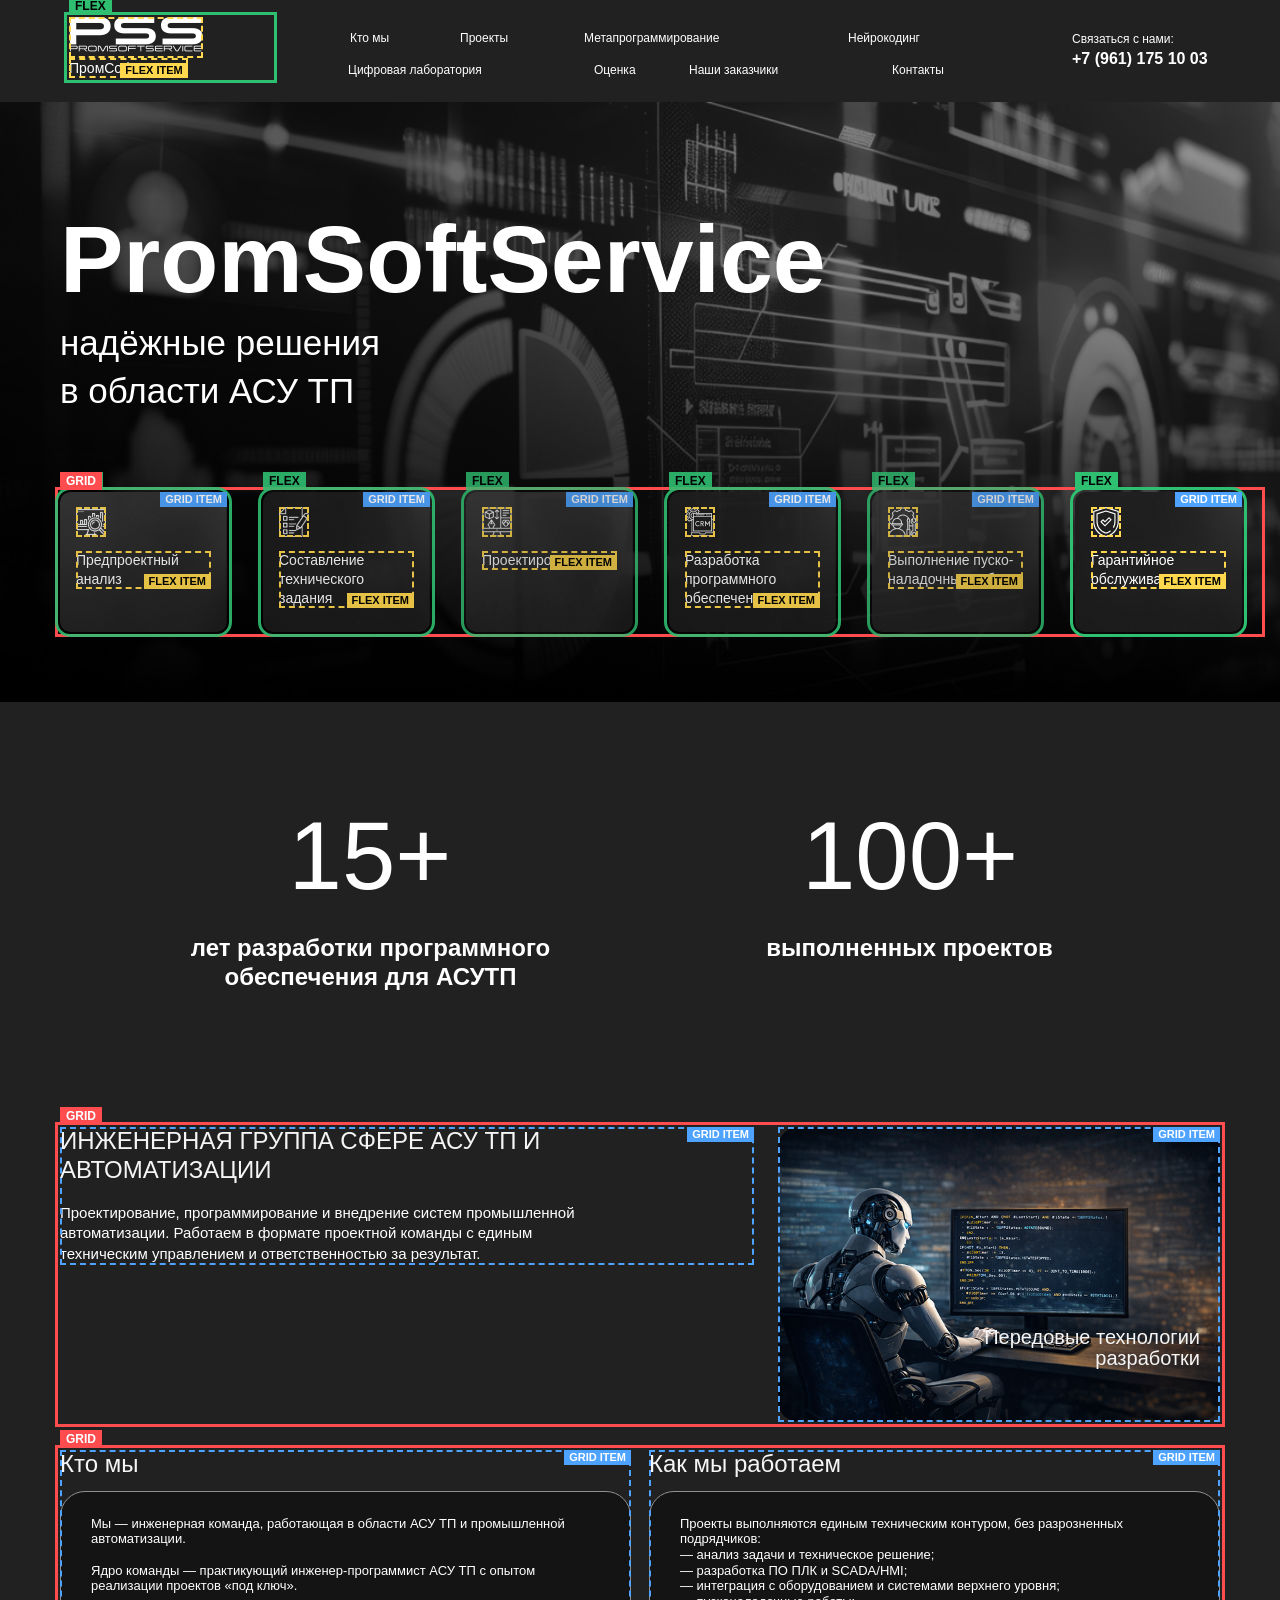
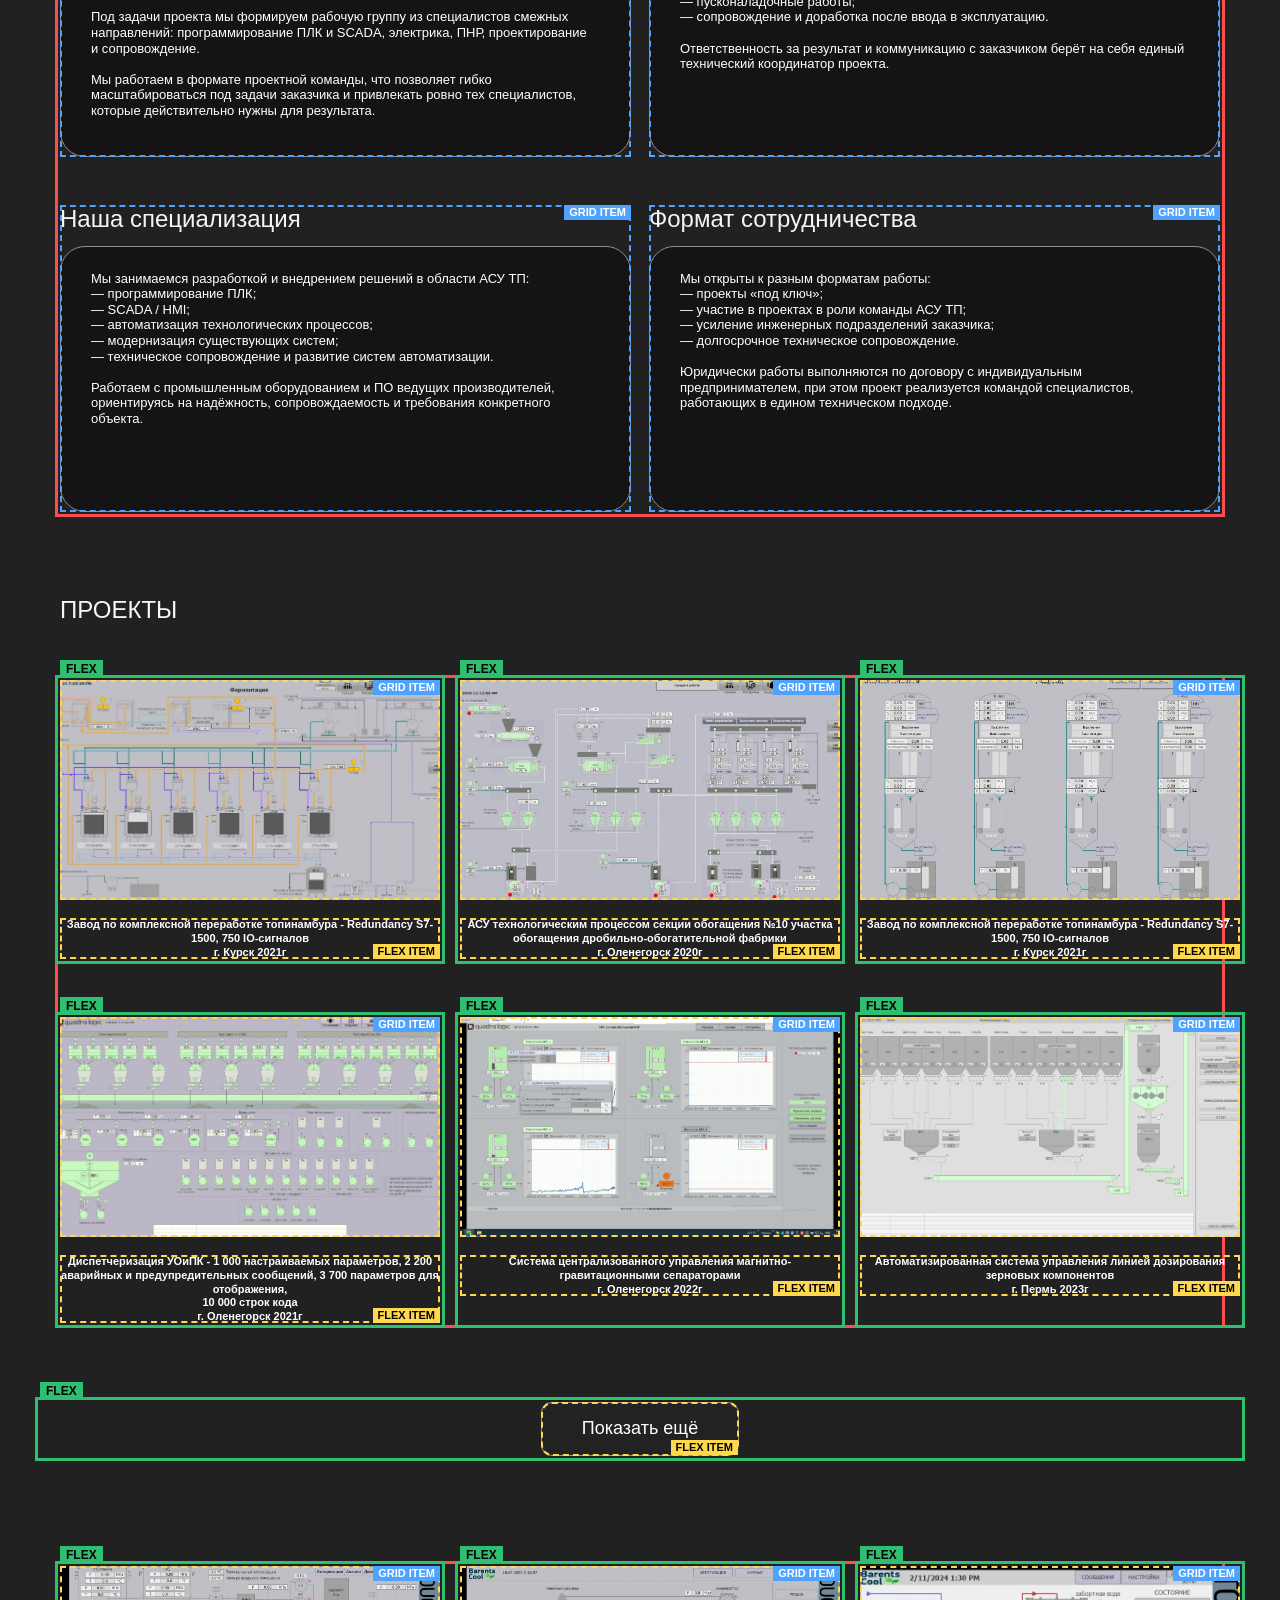
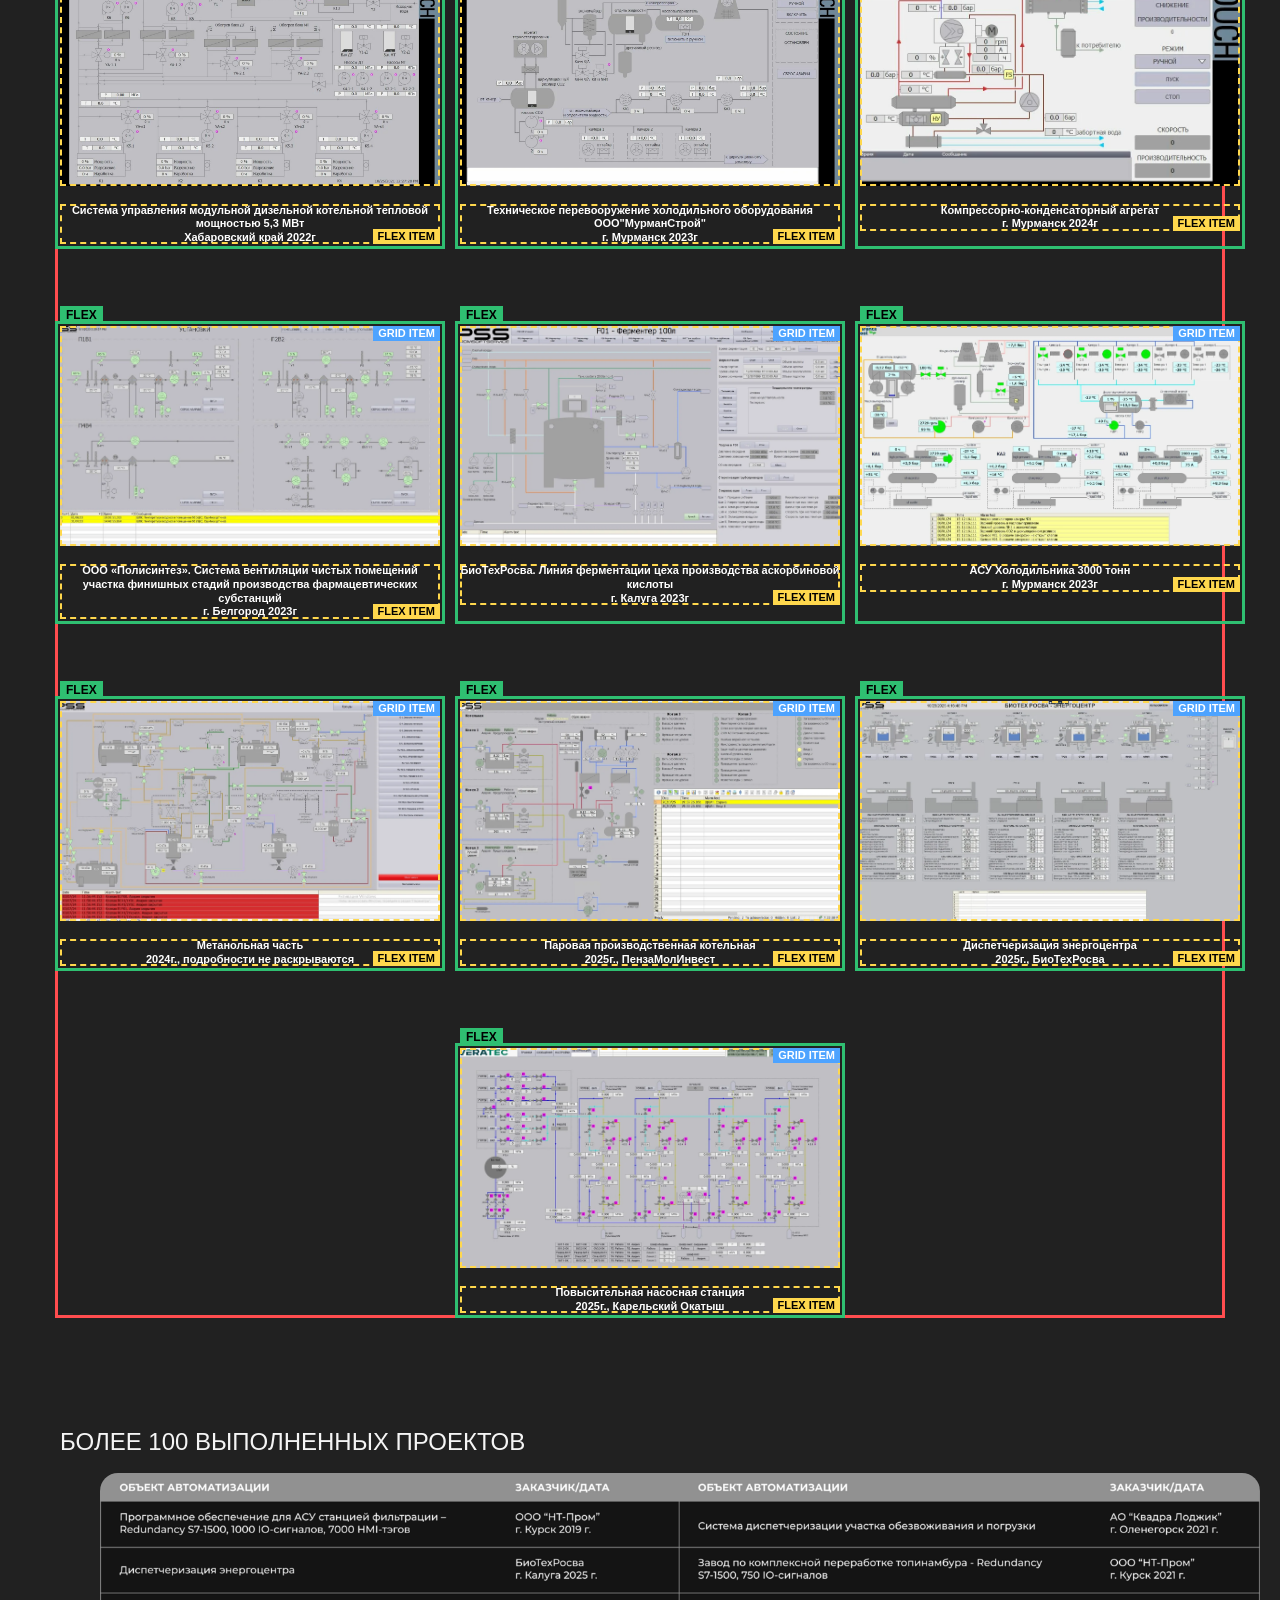
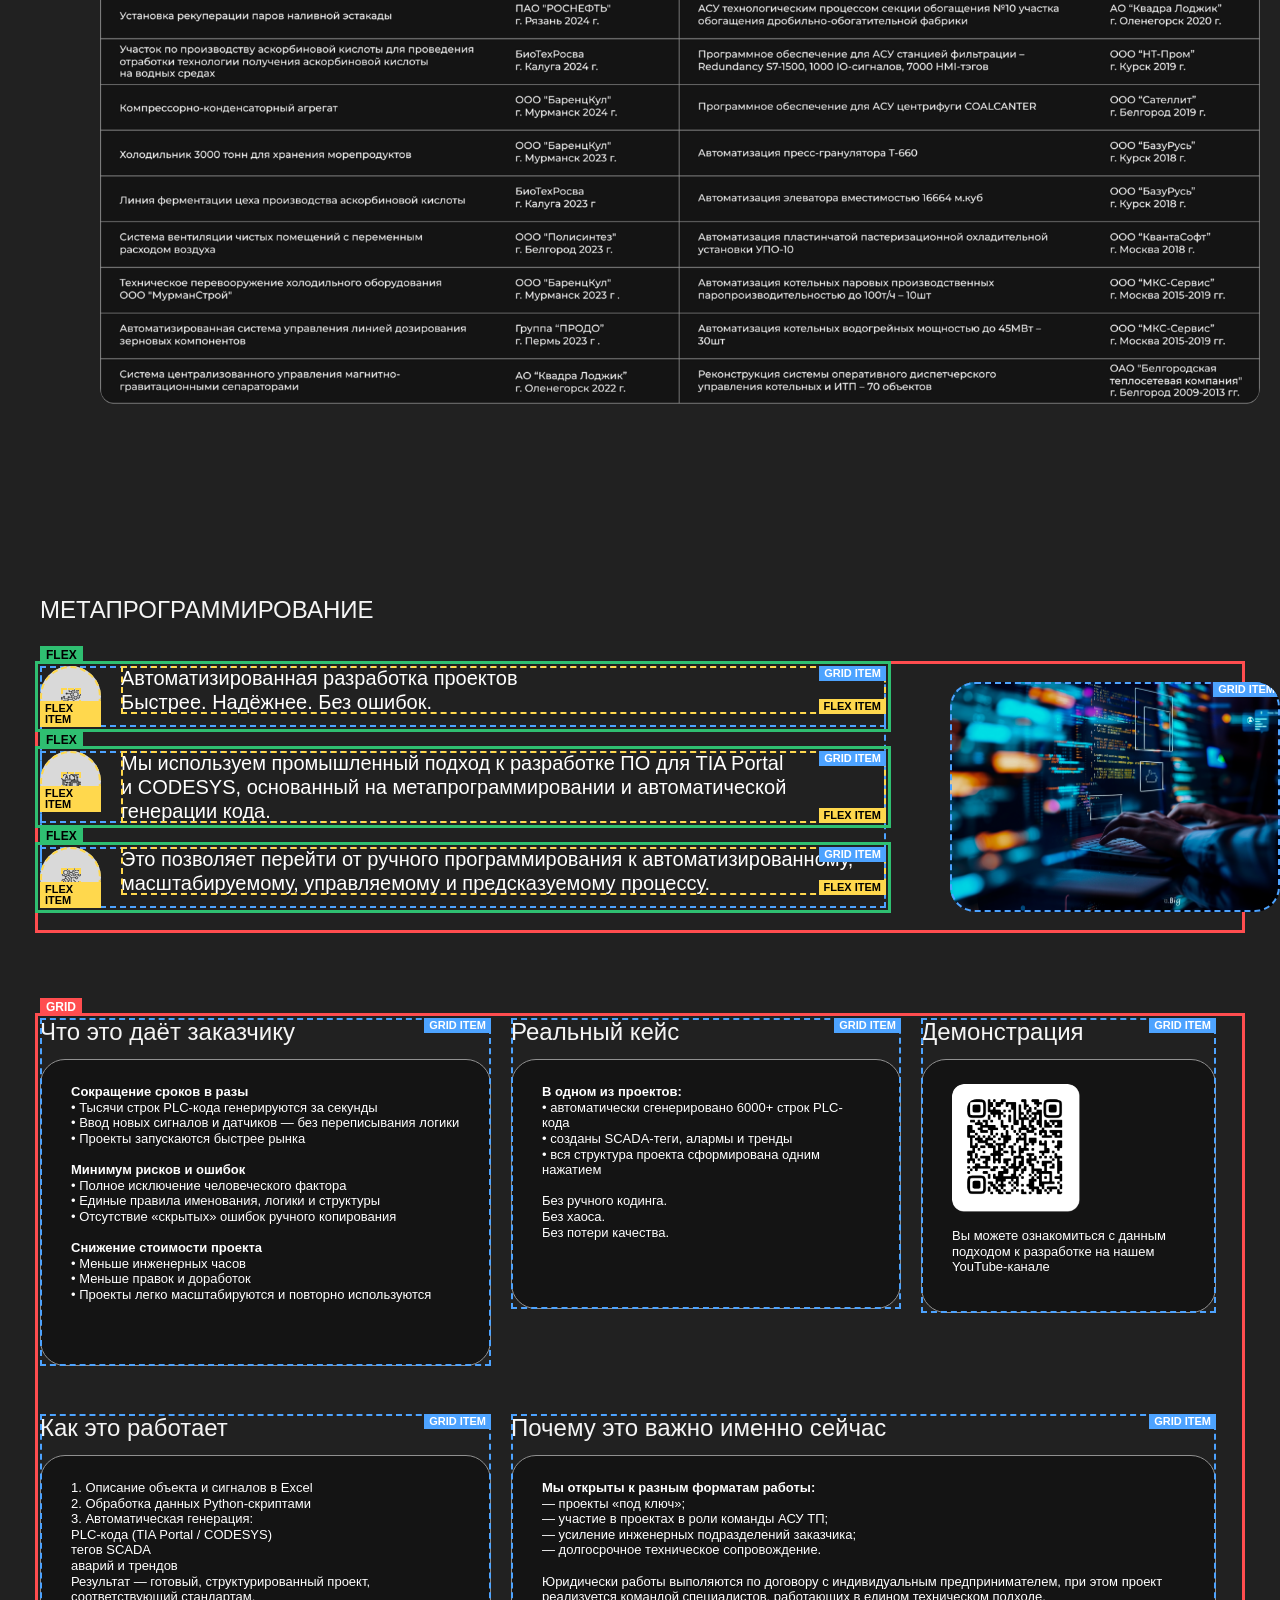
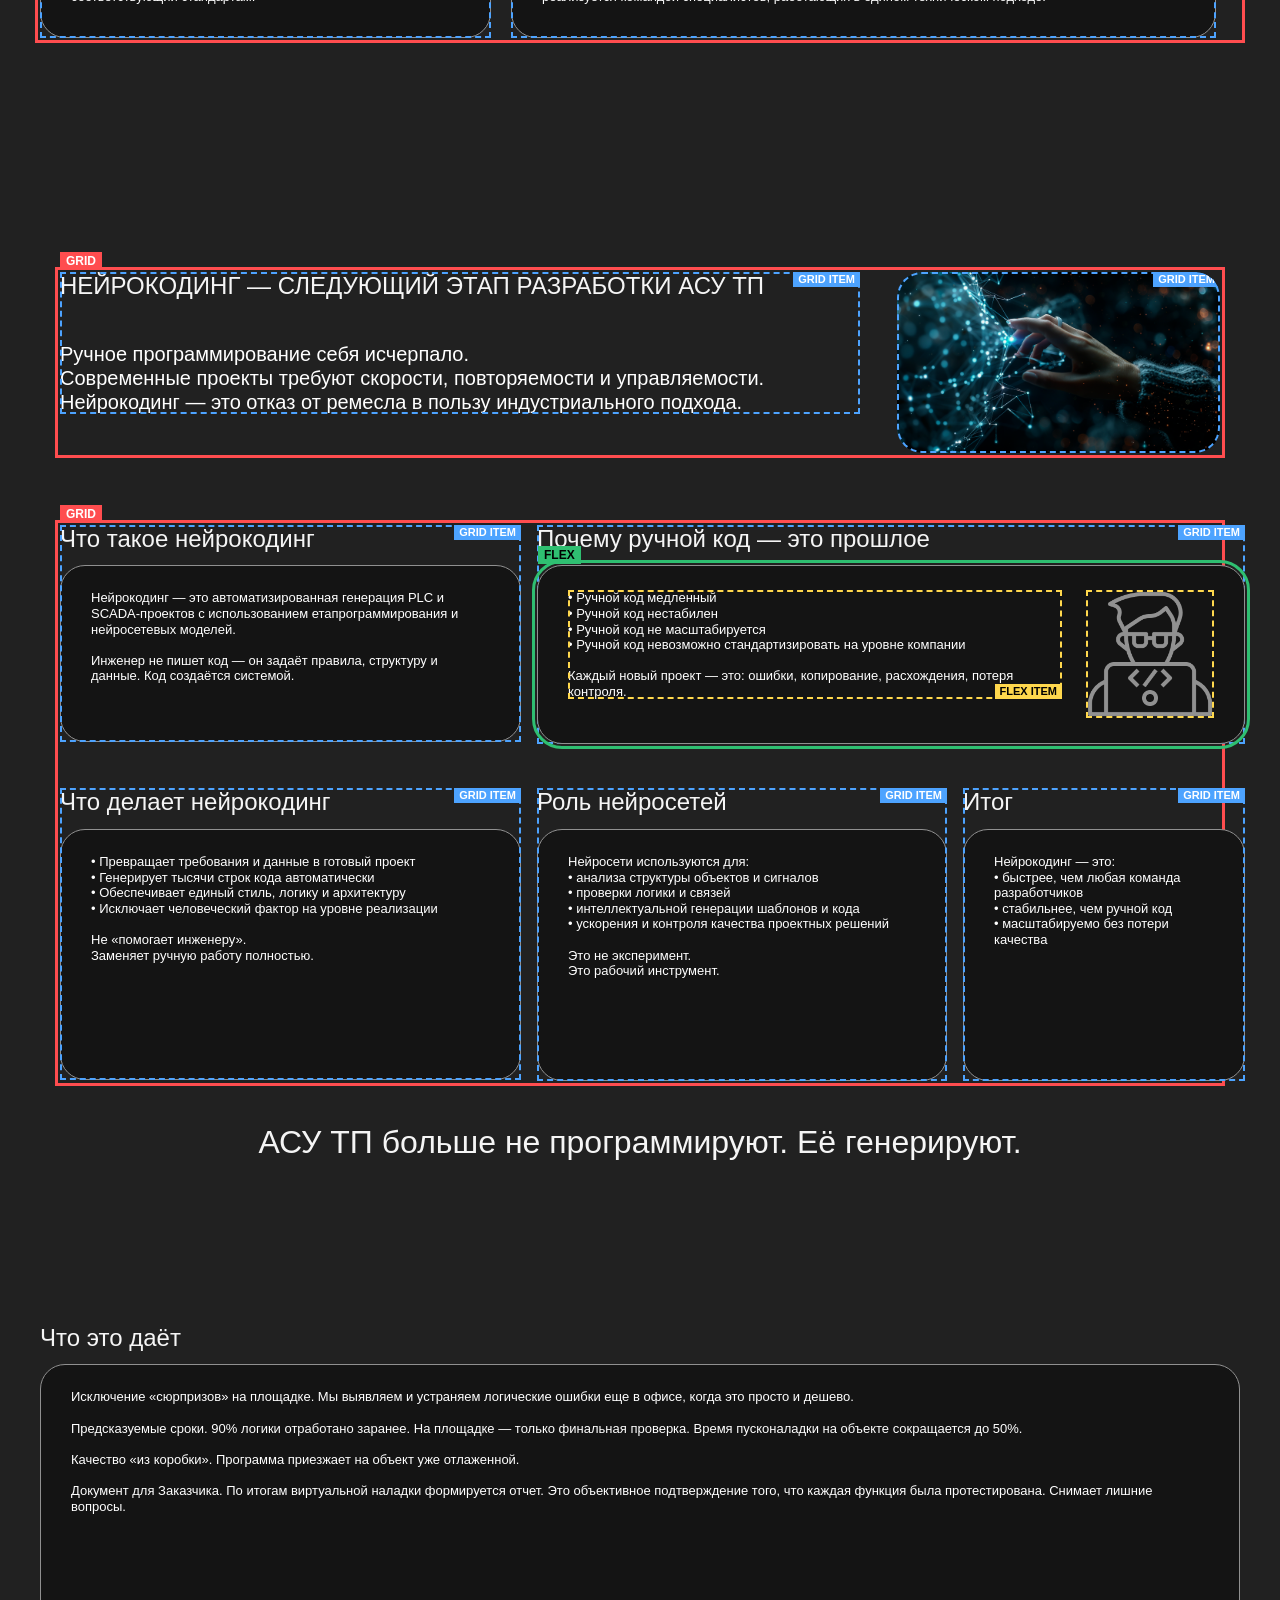
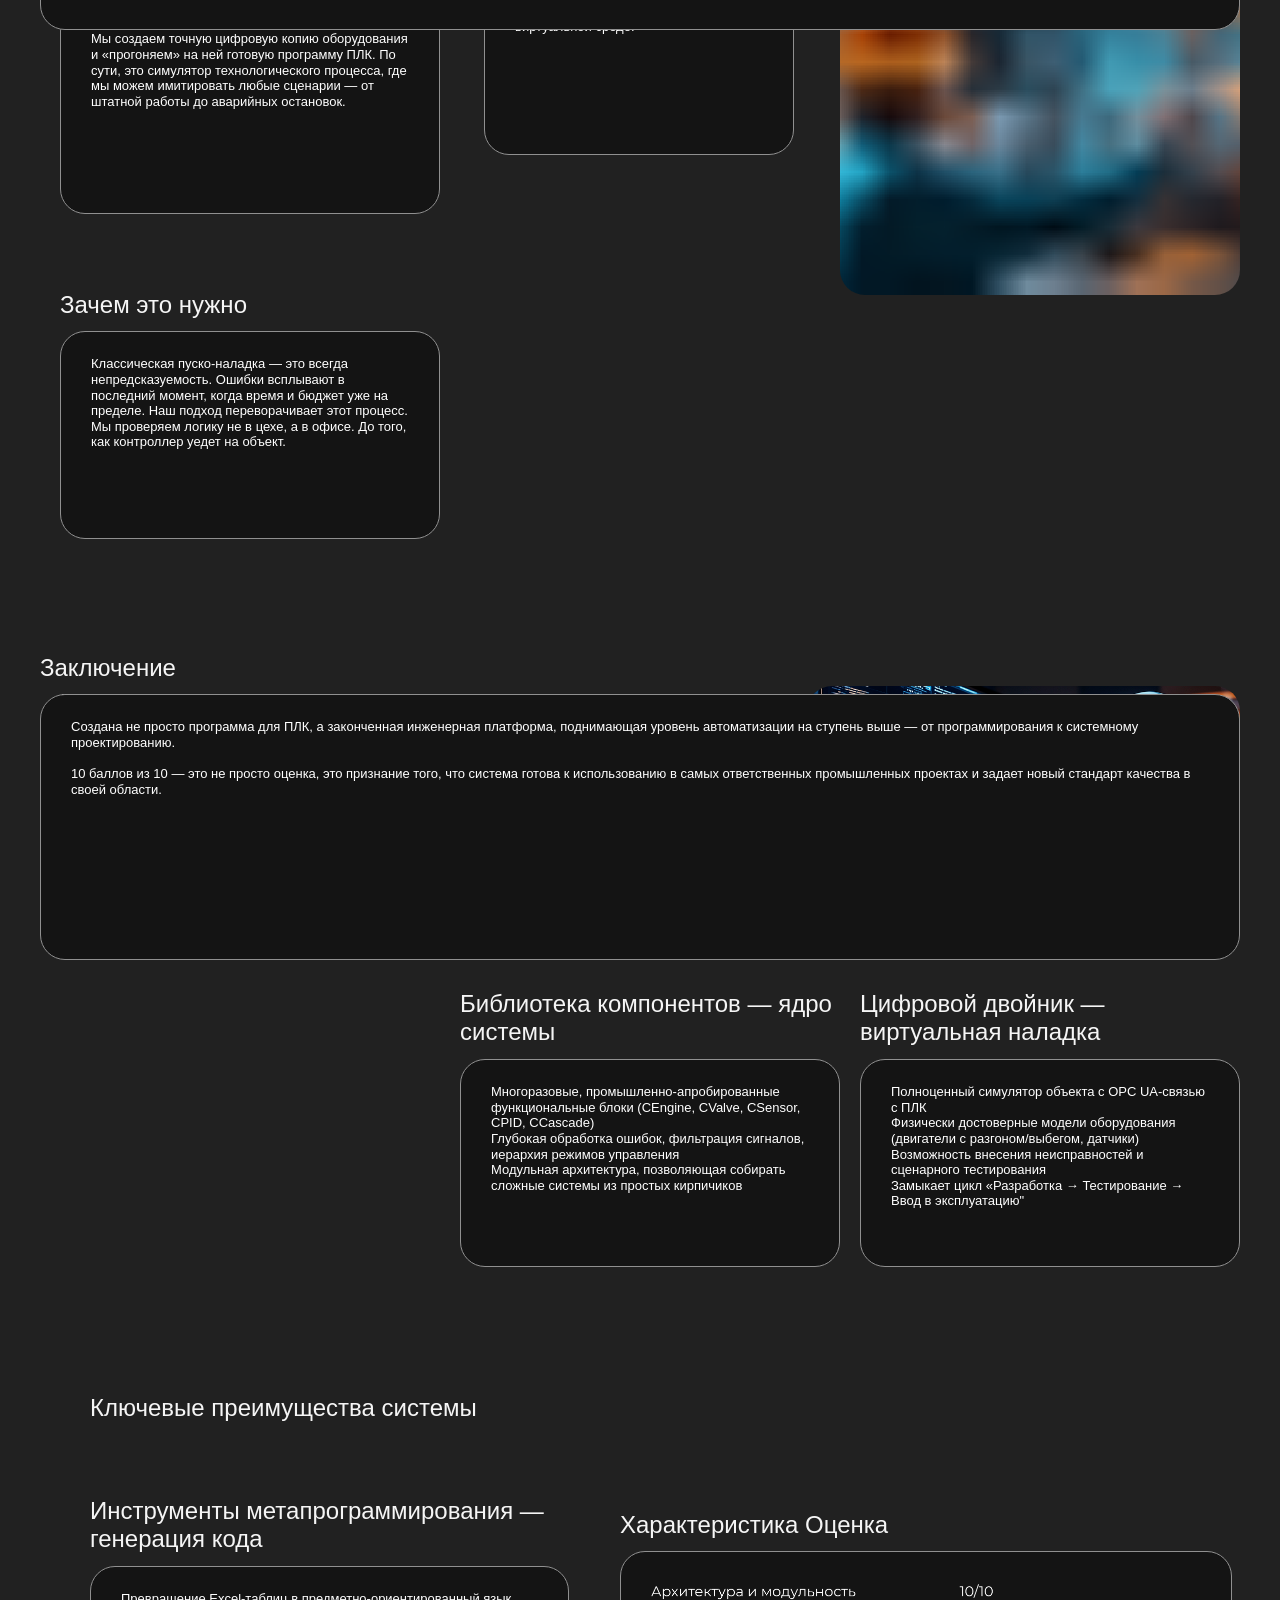
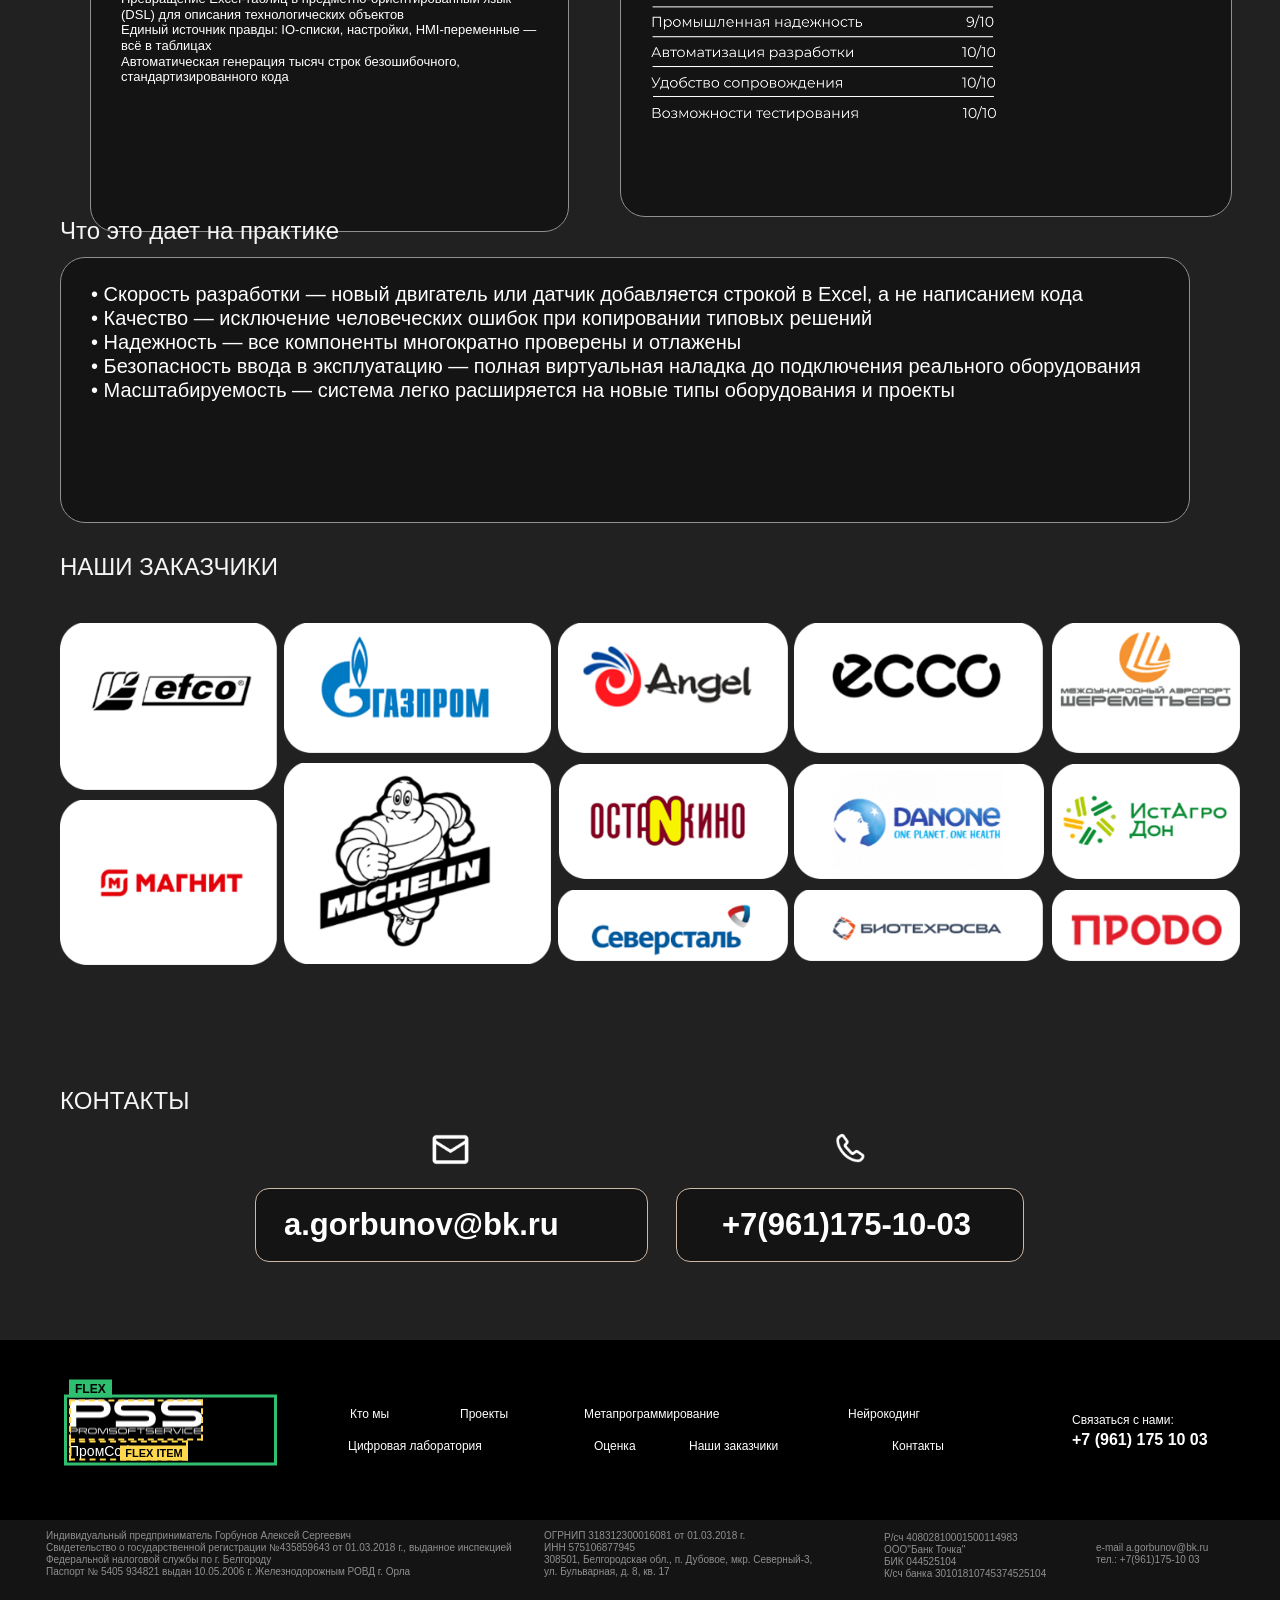
==== commit 756fe890: "grid/flex в процессе" ====
--- a/index.html
+++ b/index.html
@@ -1,6 +1,5 @@
 <!DOCTYPE html>
-
-<html lang="ru">
+ <html lang="ru">
 <head>
 <meta charset="utf-8"/>
 <meta content="text/html; charset=utf-8" http-equiv="Content-Type"/>
@@ -16,7 +15,7 @@
 </head>
 <body>
 <header aria-label="Основная шапка" class="top-menu" id="rec1996865982">
-<div class="top-menu__shell content-shell">
+<div class="top-menu__shell">
 <div aria-label="PromSoftService" class="top-menu__brand">
 <img alt="PromSoftService" class="top-menu__brand-image" src="assets/img/be0d91b4-ce1f-4523-9_2.png"/>
 <span class="top-menu__brand-text">ПромСофтСервис</span>
@@ -43,7 +42,7 @@
 </header>
 <section aria-label="Главный экран" class="hero" id="rec1826533751">
 <img alt="" aria-hidden="true" class="hero__image" src="assets/img/banner_1_2.png"/>
-<div class="hero__shell content-shell">
+<div class="hero__shell">
 <h1 class="hero__title"><strong>PromSoftService</strong></h1>
 <p class="hero__subtitle">надёжные решения <br/>в области АСУ ТП</p>
 <div class="hero__cards">
@@ -75,365 +74,234 @@
 </div>
 </section>
 <section aria-label="О компании в цифрах" class="experience" id="rec1826612561">
-<div class="experience__shell content-shell">
+<div class="experience__shell">
 <div class="experience__value experience__value--left">15+</div>
 <div class="experience__value experience__value--right">100+</div>
 <div class="experience__caption experience__caption--left">лет разработки программного обеспечения для АСУТП</div>
 <div class="experience__caption experience__caption--right">выполненных проектов</div>
-<h2 class="section-title experience__title">Инженерная группа сфере <br/>АСУ ТП и автоматизации</h2>
-<p class="section-comment experience__comment">Проектирование, программирование и внедрение систем промышленной автоматизации. Работаем в формате проектной команды с единым техническим управлением и ответственностью за результат.</p>
-<figure class="experience__figure section-image">
-<img alt="" aria-hidden="true" src="assets/img/image_124_4.png"/>
-<figcaption class="experience__figure-caption">Передовые технологии разработки</figcaption>
-</figure>
-</div>
-</section>
-<section aria-label="Кто мы" class="section about-section" id="rec1826666881">
-<div class="section-shell about-section__shell content-shell">
-<h2 class="section-title about-section__title">ИНЖЕНЕРНАЯ ГРУППА СФЕРЕ АСУ ТП И АВТОМАТИЗАЦИИ</h2>
-<p class="section-comment about-section__comment">Проектирование, программирование и внедрение систем промышленной автоматизации. Работаем в формате проектной команды с единым техническим управлением и ответственностью за результат.</p><div class="blocks-grid blocks-grid--2 about-section__grid">
-<article class="content-block about-section__block about-section__block--intro"><h3 class="block-title about-section__block-title">Кто мы</h3><div class="block-body block-body--bordered about-section__block-body"><p class="block-text about-section__block-text">
-              Мы — инженерная команда, работающая в области АСУ ТП и промышленной автоматизации.<br/><br/>Ядро команды —
-              практикующий инженер-программист АСУ ТП с опытом реализации проектов «под ключ».<br/><br/>Под задачи проекта
-              мы формируем рабочую группу из специалистов смежных направлений: программирование ПЛК и SCADA, электрика, ПНР,
-              проектирование и сопровождение.<br/><br/>Мы работаем в формате проектной команды, что позволяет гибко
-              масштабироваться под задачи заказчика и привлекать ровно тех специалистов, которые действительно нужны для результата.
-            </p></div></article>
-<article class="content-block about-section__block about-section__block--2"><h3 class="block-title about-section__block-title">Как мы работаем</h3><div class="block-body block-body--bordered about-section__block-body"><p class="block-text about-section__block-text">
-              Проекты выполняются единым техническим контуром, без разрозненных подрядчиков:<br/>— анализ задачи и техническое
-              решение;<br/>— разработка ПО ПЛК и SCADA/HMI;<br/>— интеграция с оборудованием и системами верхнего
-              уровня;<br/>— пусконаладочные работы;<br/>— сопровождение и доработка после ввода в эксплуатацию.<br/><br/>Ответственность
-              за результат и коммуникацию с заказчиком берёт на себя единый технический координатор проекта.
-            </p></div></article>
-<article class="content-block about-section__block about-section__block--3"><h3 class="block-title about-section__block-title">Наша специализация</h3><div class="block-body block-body--bordered about-section__block-body"><p class="block-text about-section__block-text">
-              Мы занимаемся разработкой и внедрением решений в области АСУ ТП:<br/>— программирование ПЛК;<br/>— SCADA
-              / HMI;<br/>— автоматизация технологических процессов;<br/>— модернизация существующих систем;<br/>— техническое
-              сопровождение и развитие систем автоматизации.<br/><br/>Работаем с промышленным оборудованием и ПО ведущих
-              производителей, ориентируясь на надёжность, сопровождаемость и требования конкретного объекта.
-            </p></div></article>
-<article class="content-block about-section__block about-section__block--4"><h3 class="block-title about-section__block-title">Формат сотрудничества</h3><div class="block-body block-body--bordered about-section__block-body"><p class="block-text about-section__block-text">
-              Мы открыты к разным форматам работы:<br/>— проекты «под ключ»;<br/>— участие в проектах в роли команды
-              АСУ ТП;<br/>— усиление инженерных подразделений заказчика;<br/>— долгосрочное техническое
-              сопровождение.<br/><br/>Юридически работы выполняются по договору с индивидуальным предпринимателем, при этом проект
-              реализуется командой специалистов, работающих в едином техническом подходе.
-            </p></div></article>
-</div>
-</div>
-</section>
-<section aria-label="Проекты" class="section projects-section" id="rec1832008791">
-<div class="section-shell projects-section__shell content-shell">
-<h2 class="section-title projects-section__title">ПРОЕКТЫ</h2>
+
+</div>
+</section>
+<section aria-label="Кто мы" class="about-section" id="rec1826666881">
+<div class="section__shell">
+<div class="about-section__intro-layout">
+  <div class="about-section__intro-copy">
+    <h2 class="section__title">ИНЖЕНЕРНАЯ ГРУППА СФЕРЕ АСУ ТП И АВТОМАТИЗАЦИИ</h2>
+    <p class="section__comment">Проектирование, программирование и внедрение систем промышленной автоматизации. Работаем в формате проектной команды с единым техническим управлением и ответственностью за результат.</p>
+  </div>
+  <figure class="about-section__intro-media">
+    <img alt="" aria-hidden="true" src="assets/img/image_124_4.png"/>
+    <figcaption class="about-section__intro-caption">Передовые технологии разработки</figcaption>
+  </figure>
+</div>
+<div class="about-section__grid">
+<article class="section__block"><h3 class="section__block-title">Кто мы</h3><div class="section__block-body"><p class="section__block-text"> Мы — инженерная команда, работающая в области АСУ ТП и промышленной автоматизации.<br/><br/>Ядро команды — практикующий инженер-программист АСУ ТП с опытом реализации проектов «под ключ».<br/><br/>Под задачи проекта мы формируем рабочую группу из специалистов смежных направлений: программирование ПЛК и SCADA, электрика, ПНР, проектирование и сопровождение.<br/><br/>Мы работаем в формате проектной команды, что позволяет гибко масштабироваться под задачи заказчика и привлекать ровно тех специалистов, которые действительно нужны для результата. </p></div></article>
+<article class="section__block"><h3 class="section__block-title">Как мы работаем</h3><div class="section__block-body"><p class="section__block-text"> Проекты выполняются единым техническим контуром, без разрозненных подрядчиков:<br/>— анализ задачи и техническое решение;<br/>— разработка ПО ПЛК и SCADA/HMI;<br/>— интеграция с оборудованием и системами верхнего уровня;<br/>— пусконаладочные работы;<br/>— сопровождение и доработка после ввода в эксплуатацию.<br/><br/>Ответственность за результат и коммуникацию с заказчиком берёт на себя единый технический координатор проекта. </p></div></article>
+<article class="section__block"><h3 class="section__block-title">Наша специализация</h3><div class="section__block-body"><p class="section__block-text"> Мы занимаемся разработкой и внедрением решений в области АСУ ТП:<br/>— программирование ПЛК;<br/>— SCADA / HMI;<br/>— автоматизация технологических процессов;<br/>— модернизация существующих систем;<br/>— техническое сопровождение и развитие систем автоматизации.<br/><br/>Работаем с промышленным оборудованием и ПО ведущих производителей, ориентируясь на надёжность, сопровождаемость и требования конкретного объекта. </p></div></article>
+<article class="section__block"><h3 class="section__block-title">Формат сотрудничества</h3><div class="section__block-body"><p class="section__block-text"> Мы открыты к разным форматам работы:<br/>— проекты «под ключ»;<br/>— участие в проектах в роли команды АСУ ТП;<br/>— усиление инженерных подразделений заказчика;<br/>— долгосрочное техническое сопровождение.<br/><br/>Юридически работы выполняются по договору с индивидуальным предпринимателем, при этом проект реализуется командой специалистов, работающих в едином техническом подходе. </p></div></article>
+</div>
+</div>
+</section>
+<section aria-label="Проекты" class="projects-section" id="rec1832008791">
+<div class="section__shell">
+<h2 class="section__title">ПРОЕКТЫ</h2>
 <div class="projects-section__grid">
-<article class="project-card project-card--1">
+<article class="projects__card projects__card--1">
 <img alt="" aria-hidden="true" src="assets/img/image_2026-01-27_00-_46.png"/>
-<p class="project-card__caption">
-              Завод по комплексной переработке топинамбура - Redundancy S7-1500, 750 IO-сигналов<br/>г. Курск 2021г
-            </p>
-</article>
-<article class="project-card project-card--2">
+<p class="projects__caption"> Завод по комплексной переработке топинамбура - Redundancy S7-1500, 750 IO-сигналов<br/>г. Курск 2021г </p>
+</article>
+<article class="projects__card projects__card--2">
 <img alt="" aria-hidden="true" src="assets/img/image_2026-01-27_00-_32.png"/>
-<p class="project-card__caption">
-              АСУ технологическим процессом секции обогащения №10 участка обогащения дробильно-обогатительной фабрики<br/>г. Оленегорск 2020г
-            </p>
-</article>
-<article class="project-card project-card--3">
+<p class="projects__caption"> АСУ технологическим процессом секции обогащения №10 участка обогащения дробильно-обогатительной фабрики<br/>г. Оленегорск 2020г </p>
+</article>
+<article class="projects__card projects__card--3">
 <img alt="" aria-hidden="true" src="assets/img/image_2026-01-27_00-_33.png"/>
-<p class="project-card__caption">
-              Завод по комплексной переработке топинамбура - Redundancy S7-1500, 750 IO-сигналов<br/>г. Курск 2021г
-            </p>
-</article>
-<article class="project-card project-card--4">
+<p class="projects__caption"> Завод по комплексной переработке топинамбура - Redundancy S7-1500, 750 IO-сигналов<br/>г. Курск 2021г </p>
+</article>
+<article class="projects__card projects__card--4">
 <img alt="" aria-hidden="true" src="assets/img/image_2026-01-27_00-_31.png"/>
-<p class="project-card__caption">
-              Диспетчеризация УОиПК - 1 000 настраиваемых параметров, 2 200 аварийных и предупредительных сообщений, 3 700 параметров для
-              отображения, <br/>10 000 строк кода<br/>г. Оленегорск 2021г
-            </p>
-</article>
-<article class="project-card project-card--5">
+<p class="projects__caption"> Диспетчеризация УОиПК - 1 000 настраиваемых параметров, 2 200 аварийных и предупредительных сообщений, 3 700 параметров для отображения, <br/>10 000 строк кода<br/>г. Оленегорск 2021г </p>
+</article>
+<article class="projects__card projects__card--5">
 <img alt="" aria-hidden="true" src="assets/img/image_2026-01-27_00-_43.png"/>
-<p class="project-card__caption">
-              Система централизованного управления магнитно-гравитационными сепараторами<br/>г. Оленегорск 2022г
-            </p>
-</article>
-<article class="project-card project-card--6">
+<p class="projects__caption"> Система централизованного управления магнитно-гравитационными сепараторами<br/>г. Оленегорск 2022г </p>
+</article>
+<article class="projects__card projects__card--6">
 <img alt="" aria-hidden="true" src="assets/img/image_2026-01-27_00-_36.png"/>
-<p class="project-card__caption">
-              Автоматизированная система управления линией дозирования зерновых компонентов<br/>г. Пермь 2023г
-            </p>
+<p class="projects__caption"> Автоматизированная система управления линией дозирования зерновых компонентов<br/>г. Пермь 2023г </p>
 </article>
 </div>
 </div>
 </section>
 <section aria-label="Показать ещё проекты" class="projects-more" id="rec1831999431">
-<div class="projects-more__shell content-shell">
+<div class="projects-more__shell">
 <button class="button button--more" type="button">Показать ещё</button>
 </div>
 </section>
-<section aria-label="Продолжение проектов" class="section projects-section" id="rec1832048871">
-<div class="section-shell projects-section__shell content-shell projects-section__shell--continuation">
+<section aria-label="Продолжение проектов" class="projects-section" id="rec1832048871">
+<div class="section__shell section__shell--continuation">
 <div class="projects-section__grid projects-section__grid--continuation">
-<article class="project-card project-card--more-1">
+<article class="projects__card projects__card--more-1">
 <img alt="" aria-hidden="true" src="assets/img/image_2026-01-27_00-_40.png"/>
-<p class="project-card__caption">
-              Система управления модульной дизельной котельной тепловой мощностью 5,3 МВт<br/>Хабаровский край 2022г
-            </p>
-</article>
-<article class="project-card project-card--more-2">
+<p class="projects__caption"> Система управления модульной дизельной котельной тепловой мощностью 5,3 МВт<br/>Хабаровский край 2022г </p>
+</article>
+<article class="projects__card projects__card--more-2">
 <img alt="" aria-hidden="true" src="assets/img/image_2026-01-27_00-_42.png"/>
-<p class="project-card__caption">
-              Техническое перевооружение холодильного оборудования <br/>ООО "МурманСтрой"<br/>г. Мурманск 2023г
-            </p>
-</article>
-<article class="project-card project-card--more-3">
+<p class="projects__caption"> Техническое перевооружение холодильного оборудования <br/>ООО"МурманСтрой"<br/>г. Мурманск 2023г </p>
+</article>
+<article class="projects__card projects__card--more-3">
 <img alt="" aria-hidden="true" src="assets/img/image_2026-01-27_00-_41.png"/>
-<p class="project-card__caption">
-              Компрессорно-конденсаторный агрегат<br/>г. Мурманск 2024г
-            </p>
-</article>
-<article class="project-card project-card--more-4">
+<p class="projects__caption"> Компрессорно-конденсаторный агрегат<br/>г. Мурманск 2024г </p>
+</article>
+<article class="projects__card projects__card--more-4">
 <img alt="" aria-hidden="true" src="assets/img/image_2026-01-27_00-_35.png"/>
-<p class="project-card__caption">
-              ООО «Полисинтез». Система вентиляции чистых помещений участка финишных стадий производства фармацевтических субстанций<br/>г.
-              Белгород 2023г
-            </p>
-</article>
-<article class="project-card project-card--more-5">
+<p class="projects__caption"> ООО «Полисинтез». Система вентиляции чистых помещений участка финишных стадий производства фармацевтических субстанций<br/>г. Белгород 2023г </p>
+</article>
+<article class="projects__card projects__card--more-5">
 <img alt="" aria-hidden="true" src="assets/img/image_2026-01-27_00-_44.png"/>
-<p class="project-card__caption">
-              БиоТехРосва. Линия ферментации цеха производства аскорбиновой кислоты<br/>г. Калуга 2023г
-            </p>
-</article>
-<article class="project-card project-card--more-6">
+<p class="projects__caption"> БиоТехРосва. Линия ферментации цеха производства аскорбиновой кислоты<br/>г. Калуга 2023г </p>
+</article>
+<article class="projects__card projects__card--more-6">
 <img alt="" aria-hidden="true" src="assets/img/image_2026-01-27_00-_37.png"/>
-<p class="project-card__caption">
-              АСУ Холодильника 3000 тонн<br/>г. Мурманск 2023г
-            </p>
-</article>
-<article class="project-card project-card--more-7">
+<p class="projects__caption"> АСУ Холодильника 3000 тонн<br/>г. Мурманск 2023г </p>
+</article>
+<article class="projects__card projects__card--more-7">
 <img alt="" aria-hidden="true" src="assets/img/image_2026-01-27_00-_39.png"/>
-<p class="project-card__caption">
-              Метанольная часть<br/>2024г., подробности не раскрываются
-            </p>
-</article>
-<article class="project-card project-card--more-8">
+<p class="projects__caption"> Метанольная часть<br/>2024г., подробности не раскрываются </p>
+</article>
+<article class="projects__card projects__card--more-8">
 <img alt="" aria-hidden="true" src="assets/img/image_2026-01-27_00-_45.png"/>
-<p class="project-card__caption">
-              Паровая производственная котельная<br/>2025г., ПензаМолИнвест
-            </p>
-</article>
-<article class="project-card project-card--more-9">
+<p class="projects__caption"> Паровая производственная котельная<br/>2025г., ПензаМолИнвест </p>
+</article>
+<article class="projects__card projects__card--more-9">
 <img alt="" aria-hidden="true" src="assets/img/image_2026-01-27_00-_34.png"/>
-<p class="project-card__caption">
-              Диспетчеризация энергоцентра<br/>2025г., БиоТехРосва
-            </p>
-</article>
-<article class="project-card project-card--more-10">
+<p class="projects__caption"> Диспетчеризация энергоцентра<br/>2025г., БиоТехРосва </p>
+</article>
+<article class="projects__card projects__card--more-10">
 <img alt="" aria-hidden="true" src="assets/img/image_2026-01-27_00-_38.png"/>
-<p class="project-card__caption">
-              Повысительная насосная станция<br/>2025г., Карельский Окатыш
-            </p>
+<p class="projects__caption"> Повысительная насосная станция<br/>2025г., Карельский Окатыш </p>
 </article>
 </div>
 </div>
 </section>
 <section aria-label="Более 100 выполненных проектов" class="projects-summary" id="rec1832068471">
-<div class="projects-summary__shell content-shell">
-<h2 class="section-title projects-summary__title">БОЛЕЕ 100 выполненных проектов</h2>
+<div class="section__shell">
+<h2 class="section__title">БОЛЕЕ 100 выполненных проектов</h2>
 <div class="projects-transition-composition">
-<figure class="projects-summary__image section-image">
+<figure class="projects-summary__image">
 <img alt="" aria-hidden="true" src="assets/img/Group_423_6.png"/>
 </figure>
 </div>
 </div>
 </section>
-<section aria-label="Метапрограммирование" class="section meta-section" id="rec1826693731">
-<div class="section-shell meta-section__shell content-shell">
-<h2 class="section-title meta-section__title">МЕТАПРОГРАММИРОВАНИЕ</h2>
-<div class="section-points meta-section__points">
-<article class="section-point section-point--with-icon meta-section__point meta-section__point--1">
-<span aria-hidden="true" class="section-point__icon meta-section__point-icon">
-<img alt="" src="assets/img/Vector_5.png"/>
-</span>
-<p class="section-point__text meta-section__point-text">Автоматизированная разработка проектов<br/>Быстрее. Надёжнее. Без ошибок.</p>
-</article>
-<article class="section-point section-point--with-icon meta-section__point meta-section__point--2">
-<span aria-hidden="true" class="section-point__icon meta-section__point-icon">
-<img alt="" src="assets/img/_1_31.png"/>
-</span>
-<p class="section-point__text meta-section__point-text">
-              Мы используем промышленный подход к разработке ПО для TIA Portal и CODESYS, основанный
-              на метапрограммировании и автоматической генерации кода.
-            </p>
-</article>
-<article class="section-point section-point--with-icon meta-section__point meta-section__point--3">
-<span aria-hidden="true" class="section-point__icon meta-section__point-icon">
-<img alt="" src="assets/img/_1_30.png"/>
-</span>
-<p class="section-point__text meta-section__point-text">
-              Это позволяет перейти от ручного программирования к автоматизированному, масштабируемому, управляемому
-              и предсказуемому процессу.
-            </p>
-</article>
-</div>
-<article class="content-block meta-section__block meta-section__block--benefits"><h3 class="block-title meta-section__block-title">Что это даёт заказчику</h3><div class="block-body meta-section__block-body"><p class="block-text meta-section__block-text">
-<strong>Сокращение сроков в разы</strong><br/>• Тысячи строк PLC-кода генерируются за секунды<br/>•
-            Ввод новых сигналов и датчиков — без переписывания логики<br/>• Проекты запускаются быстрее рынка<br/><br/><strong>Минимум рисков и ошибок</strong><br/>• Полное исключение человеческого фактора<br/>• Единые правила именования, логики и структуры<br/>•
-            Отсутствие «скрытых» ошибок ручного копирования<br/><br/><strong>Снижение стоимости проекта</strong><br/>• Меньше
-            инженерных часов<br/>• Меньше правок и доработок<br/>• Проекты легко масштабируются и повторно используются
-          </p></div></article>
-<article class="content-block meta-section__block meta-section__block--workflow"><h3 class="block-title meta-section__block-title">Как это работает</h3><div class="block-body meta-section__block-body"><p class="block-text meta-section__block-text">
-            1. Описание объекта и сигналов в Excel<br/>2. Обработка данных Python-скриптами<br/>3. Автоматическая
-            генерация:<br/>PLC-кода (TIA Portal / CODESYS)<br/>тегов SCADA<br/>аварий и трендов<br/>Результат — готовый,
-            структурированный проект, соответствующий стандартам.
-          </p></div></article>
-<article class="content-block meta-section__block meta-section__block--case"><h3 class="block-title meta-section__block-title">Реальный кейс</h3><div class="block-body meta-section__block-body"><p class="block-text meta-section__block-text">
-<strong>В одном из проектов: </strong><br/>• автоматически сгенерировано 6000+ строк PLC-кода<br/>• созданы
-            SCADA-теги, алармы и тренды<br/>• вся структура проекта сформирована одним нажатием<br/><br/>Без ручного
-            кодинга.<br/>Без хаоса.<br/>Без потери качества.
-          </p></div></article>
-<figure class="section-image meta-section__image">
-<img alt="" aria-hidden="true" src="assets/img/person-is-typing-key_2.png"/>
-</figure>
-<article class="content-block meta-section__block meta-section__block--format"><h3 class="block-title meta-section__block-title">Почему это важно именно сейчас</h3><div class="block-body meta-section__block-body"><p class="block-text meta-section__block-text">
-<strong>Мы открыты к разным форматам работы:</strong><br/>— проекты «под ключ»;<br/>— участие
-            в проектах в роли команды АСУ ТП;<br/>— усиление инженерных подразделений заказчика;<br/>— долгосрочное
-            техническое сопровождение.<br/><br/>Юридически работы выполяются по договору с индивидуальным
-            предпринимателем, при этом проект реализуется командой специалистов, работающих в едином техническом подходе.
-          </p></div></article>
-<article class="content-block meta-section__demo"><h3 class="block-title meta-section__demo-title">Демонстрация</h3><div class="block-body meta-section__demo-body"><img alt="" aria-hidden="true" class="meta-section__demo-icon" src="assets/img/_1_22.png"/><p class="block-text meta-section__demo-text">
-              Вы можете ознакомиться с данным подходом к разработке на нашем YouTube-канале
-            </p></div></article>
-</div>
-</section>
-<section aria-label="Нейрокодинг" class="section neuro-section" id="rec1826717101">
-<div class="section-shell neuro-section__shell content-shell">
-<header class="section-title neuro-section__title">НЕЙРОКОДИНГ — СЛЕДУЮЩИЙ ЭТАП РАЗРАБОТКИ АСУ ТП</header>
-<p class="section-comment neuro-section__comment">
-          Ручное программирование себя исчерпало.<br/>Современные проекты требуют скорости, повторяемости и управляемости.<br/>Нейрокодинг —
-          это отказ от ремесла в пользу индустриального подхода.
-        </p>
-<article class="content-block neuro-section__block neuro-section__block--about"><h3 class="block-title neuro-section__block-title">Что такое нейрокодинг</h3><div class="block-body neuro-section__block-body"><p class="block-text neuro-section__block-text">
-            Нейрокодинг — это автоматизированная генерация PLC и SCADA-проектов с использованием етапрограммирования и нейросетевых моделей.<br/><br/>Инженер
-            не пишет код — он задаёт правила, структуру и данные. Код создаётся системой.
-          </p></div></article>
-<article class="content-block neuro-section__block neuro-section__block--past"><h3 class="block-title neuro-section__block-title">Почему ручной код — это прошлое</h3><div class="block-body neuro-section__block-body"><p class="block-text neuro-section__block-text">
-            • Ручной код медленный<br/>• Ручной код нестабилен<br/>• Ручной код не масштабируется<br/>• Ручной код невозможно
-            стандартизировать на уровне компании<br/><br/>Каждый новый проект — это:
-            ошибки, копирование, расхождения, потеря контроля.
-          </p></div></article>
-<article class="content-block neuro-section__block neuro-section__block--does"><h3 class="block-title neuro-section__block-title">Что делает нейрокодинг</h3><div class="block-body neuro-section__block-body"><p class="block-text neuro-section__block-text">
-            • Превращает требования и данные в готовый проект<br/>• Генерирует тысячи строк кода автоматически<br/>• Обеспечивает единый
-            стиль, логику и архитектуру<br/>• Исключает человеческий фактор на уровне реализации<br/><br/>Не «помогает инженеру».<br/>Заменяет
-            ручную работу полностью.
-          </p></div></article>
-<article aria-label="Акцентный визуальный блок" class="section-image neuro-section__image">
-<img alt="" aria-hidden="true" class="neuro-section__image-bg" src="assets/img/big-data-concept-dig_4.png"/>
-<img alt="" aria-hidden="true" class="neuro-section__image-icon" src="assets/img/coding_1_4.png"/>
-</article>
-<article class="content-block neuro-section__block neuro-section__block--ai"><h3 class="block-title neuro-section__block-title">Роль нейросетей</h3><div class="block-body neuro-section__block-body"><p class="block-text neuro-section__block-text">
-            Нейросети используются для:<br/>• анализа структуры объектов и сигналов<br/>• проверки логики и связей<br/>• интеллектуальной
-            генерации шаблонов и кода<br/>• ускорения и контроля качества проектных решений<br/><br/>Это не эксперимент.<br/>Это рабочий
-            инструмент.
-          </p></div></article>
-<article class="content-block neuro-section__block neuro-section__block--result"><h3 class="block-title neuro-section__block-title">Итог</h3><div class="block-body neuro-section__block-body"><p class="block-text neuro-section__block-text">
-            Нейрокодинг — это:<br/>• быстрее, чем любая команда разработчиков<br/>• стабильнее, чем ручной код<br/>• масштабируемо без
-            потери качества
-          </p></div></article>
-<p class="section-point section-point--center neuro-section__final">АСУ ТП больше не программируют. Её генерируют.</p>
-</div>
-</section>
-<section aria-label="Цифровая лаборатория" class="section lab-section" id="rec1989125091">
-<div class="section-shell lab-section__shell content-shell">
-<h2 class="section-title lab-section__title">ЦИФРОВАЯ ЛАБОРАТОРИЯ</h2>
-<p class="section-comment lab-section__comment">Виртуальная пуско-наладка ещё до выезда на объект.</p>
-<article class="content-block lab-section__block lab-section__block--what"><h3 class="block-title lab-section__block-title">Что это такое</h3><div class="block-body block-body--bordered lab-section__block-body"><p class="block-text lab-section__block-text">
-            Мы создаем точную цифровую копию оборудования и «прогоняем» на ней готовую программу ПЛК. По сути, это симулятор
-            технологического процесса, где мы можем имитировать любые сценарии — от штатной работы до аварийных остановок.
-          </p></div></article>
-<article class="content-block lab-section__block lab-section__block--why"><h3 class="block-title lab-section__block-title">Зачем это нужно</h3><div class="block-body block-body--bordered lab-section__block-body"><p class="block-text lab-section__block-text">
-            Классическая пуско-наладка — это всегда непредсказуемость. Ошибки всплывают в последний момент, когда время и бюджет уже на
-            пределе. Наш подход переворачивает этот процесс. Мы проверяем логику не в цехе, а в офисе. До того, как контроллер уедет на объект.
-          </p></div></article>
-<article aria-label="Акцентный визуальный блок" class="section-image lab-section__image">
+<section aria-label="Метапрограммирование" class="meta-section" id="rec1826693731">
+<div class="section__shell">
+<h2 class="section__title">МЕТАПРОГРАММИРОВАНИЕ</h2>
+<div class="meta-section__intro-layout">
+  <div class="section__group section__group--points">
+    <article class="section__item section__item--point">
+      <div class="section__item-row">
+        <span aria-hidden="true" class="section__item-icon">
+          <img alt="" src="assets/img/Vector_5.png"/>
+        </span>
+        <p class="section__item-text">Автоматизированная разработка проектов<br/>Быстрее. Надёжнее. Без ошибок.</p>
+      </div>
+    </article>
+    <article class="section__item section__item--point">
+      <div class="section__item-row">
+        <span aria-hidden="true" class="section__item-icon">
+          <img alt="" src="assets/img/_1_31.png"/>
+        </span>
+        <p class="section__item-text">Мы&nbsp;используем промышленный подход к&nbsp;разработке&nbsp;ПО для TIA Portal и&nbsp;CODESYS, основанный на&nbsp;метапрограммировании и&nbsp;автоматической генерации кода.</p>
+      </div>
+    </article>
+    <article class="section__item section__item--point">
+      <div class="section__item-row">
+        <span aria-hidden="true" class="section__item-icon">
+          <img alt="" src="assets/img/_1_30.png"/>
+        </span>
+        <p class="section__item-text">Это позволяет перейти от&nbsp;ручного программирования к&nbsp;автоматизированному, масштабируемому, управляемому и&nbsp;предсказуемому процессу.</p>
+      </div>
+    </article>
+  </div>
+  <figure class="section__media meta-section__intro-media">
+    <img alt="" aria-hidden="true" src="assets/img/person-is-typing-key_2.png"/>
+  </figure>
+</div>
+
+
+<div class="meta-section__blocks-grid">
+<article class="section__block"><h3 class="section__block-title">Что это даёт заказчику</h3>
+<div class="section__block-body"><p class="section__block-text">
+<strong>Сокращение сроков в разы</strong><br/>• Тысячи строк PLC-кода генерируются за секунды<br/>• Ввод новых сигналов и датчиков — без переписывания логики<br/>• Проекты запускаются быстрее рынка<br/><br/><strong>Минимум рисков и ошибок</strong><br/>• Полное исключение человеческого фактора<br/>• Единые правила именования, логики и структуры<br/>• Отсутствие «скрытых» ошибок ручного копирования<br/><br/><strong>Снижение стоимости проекта</strong><br/>• Меньше инженерных часов<br/>• Меньше правок и доработок<br/>• Проекты легко масштабируются и повторно используются </p></div></article>
+<article class="section__block"><h3 class="section__block-title">Реальный кейс</h3><div class="section__block-body"><p class="section__block-text">
+<strong>В одном из проектов: </strong><br/>• автоматически сгенерировано 6000+ строк PLC-кода<br/>• созданы SCADA-теги, алармы и тренды<br/>• вся структура проекта сформирована одним нажатием<br/><br/>Без ручного кодинга.<br/>Без хаоса.<br/>Без потери качества. </p></div></article>
+<article class="section__block"><h3 class="section__block-title">Демонстрация</h3><div class="section__block-body"><img alt="" aria-hidden="true" class="meta-section__demo-icon" src="assets/img/_1_22.png"/><p class="section__block-text"> Вы можете ознакомиться с данным подходом к разработке на нашем YouTube-канале </p></div></article>
+<article class="section__block"><h3 class="section__block-title">Как это работает</h3><div class="section__block-body"><p class="section__block-text"> 1. Описание объекта и сигналов в Excel<br/>2. Обработка данных Python-скриптами<br/>3. Автоматическая генерация:<br/>PLC-кода (TIA Portal / CODESYS)<br/>тегов SCADA<br/>аварий и трендов<br/>Результат — готовый, структурированный проект, соответствующий стандартам. </p></div></article>
+<article class="section__block"><h3 class="section__block-title">Почему это важно именно сейчас</h3><div class="section__block-body"><p class="section__block-text">
+<strong>Мы открыты к разным форматам работы:</strong><br/>— проекты «под ключ»;<br/>— участие в проектах в роли команды АСУ ТП;<br/>— усиление инженерных подразделений заказчика;<br/>— долгосрочное техническое сопровождение.<br/><br/>Юридически работы выполяются по договору с индивидуальным предпринимателем, при этом проект реализуется командой специалистов, работающих в едином техническом подходе. </p></div></article>
+</div>
+
+</div>
+</section>
+<section aria-label="Нейрокодинг" class="neuro-section" id="rec1826717101">
+<div class="section__shell">
+<div class="neuro-section__intro-layout">
+  <div class="neuro-section__intro-copy">
+    <header class="section__title">НЕЙРОКОДИНГ — СЛЕДУЮЩИЙ ЭТАП РАЗРАБОТКИ АСУ ТП</header>
+    <p class="section__comment"> Ручное программирование себя исчерпало.<br/>Современные проекты требуют скорости, повторяемости и управляемости.<br/>Нейрокодинг — это отказ от ремесла в пользу индустриального подхода. </p>
+  </div>
+  <article aria-label="Акцентный визуальный блок" class="section__media section__media--neuro">
+    <img alt="" aria-hidden="true" class="neuro-section__image-bg" src="assets/img/big-data-concept-dig_4.png"/>
+  </article>
+</div>
+<div class="neuro-section__blocks-grid">
+  <article class="section__block"><h3 class="section__block-title">Что такое нейрокодинг</h3><div class="section__block-body"><p class="section__block-text"> Нейрокодинг — это автоматизированная генерация PLC и SCADA-проектов с использованием етапрограммирования и нейросетевых моделей.<br/><br/>Инженер не пишет код — он задаёт правила, структуру и данные. Код создаётся системой. </p></div></article>
+  <article class="section__block"><h3 class="section__block-title">Почему ручной код — это прошлое</h3><div class="section__block-body"><p class="section__block-text"> • Ручной код медленный<br/>• Ручной код нестабилен<br/>• Ручной код не масштабируется<br/>• Ручной код невозможно стандартизировать на уровне компании<br/><br/>Каждый новый проект — это: ошибки, копирование, расхождения, потеря контроля. </p><img alt="" aria-hidden="true" class="neuro-section__code-image" src="assets/img/coding_1.png"/></div></article>
+  <article class="section__block"><h3 class="section__block-title">Что делает нейрокодинг</h3><div class="section__block-body"><p class="section__block-text"> • Превращает требования и данные в готовый проект<br/>• Генерирует тысячи строк кода автоматически<br/>• Обеспечивает единый стиль, логику и архитектуру<br/>• Исключает человеческий фактор на уровне реализации<br/><br/>Не «помогает инженеру».<br/>Заменяет ручную работу полностью. </p></div></article>
+  <article class="section__block"><h3 class="section__block-title">Роль нейросетей</h3><div class="section__block-body"><p class="section__block-text"> Нейросети используются для:<br/>• анализа структуры объектов и сигналов<br/>• проверки логики и связей<br/>• интеллектуальной генерации шаблонов и кода<br/>• ускорения и контроля качества проектных решений<br/><br/>Это не эксперимент.<br/>Это рабочий инструмент. </p></div></article>
+  <article class="section__block"><h3 class="section__block-title">Итог</h3><div class="section__block-body"><p class="section__block-text"> Нейрокодинг — это:<br/>• быстрее, чем любая команда разработчиков<br/>• стабильнее, чем ручной код<br/>• масштабируемо без потери качества </p></div></article>
+</div>
+<p class="section__final">АСУ ТП больше не программируют. Её генерируют.</p>
+</div>
+</section>
+<section aria-label="Цифровая лаборатория" class="lab-section" id="rec1989125091">
+<div class="section__shell">
+<h2 class="section__title">ЦИФРОВАЯ ЛАБОРАТОРИЯ</h2>
+<p class="section__comment">Виртуальная пуско-наладка ещё до выезда на объект.</p>
+<article class="section__block"><h3 class="section__block-title">Что это такое</h3><div class="section__block-body"><p class="section__block-text"> Мы создаем точную цифровую копию оборудования и «прогоняем» на ней готовую программу ПЛК. По сути, это симулятор технологического процесса, где мы можем имитировать любые сценарии — от штатной работы до аварийных остановок. </p></div></article>
+<article class="section__block"><h3 class="section__block-title">Зачем это нужно</h3><div class="section__block-body"><p class="section__block-text"> Классическая пуско-наладка — это всегда непредсказуемость. Ошибки всплывают в последний момент, когда время и бюджет уже на пределе. Наш подход переворачивает этот процесс. Мы проверяем логику не в цехе, а в офисе. До того, как контроллер уедет на объект. </p></div></article>
+<article aria-label="Акцентный визуальный блок" class="section__media section__media--lab">
 <img alt="" aria-hidden="true" src="assets/img/image_130_8.png"/>
 </article>
-<article class="content-block lab-section__block lab-section__block--result"><h3 class="block-title lab-section__block-title">Результат</h3><div class="block-body block-body--bordered lab-section__block-body"><p class="block-text lab-section__block-text">
-            Объект запускается быстрее. Риски ниже. Вам не нужно гадать, как поведет себя программа. Она уже отработала в виртуальной среде.
-          </p></div></article>
-<article class="section-point lab-section__point">
-<h3 class="section-point-title lab-section__point-title">Что это даёт</h3>
-<p class="section-point-text lab-section__point-text">
-            Исключение «сюрпризов» на площадке. Мы выявляем и устраняем логические ошибки еще в офисе, когда это просто и дешево.<br/><br/>
-            Предсказуемые сроки. 90% логики отработано заранее. На площадке — только финальная проверка. Время пусконаладки на объекте
-            сокращается до 50%.<br/><br/>Качество «из коробки». Программа приезжает на объект уже отлаженной.<br/><br/>Документ для
-            Заказчика. По итогам виртуальной наладки формируется отчет. Это объективное подтверждение того, что каждая функция была
-            протестирована. Снимает лишние вопросы.
-          </p>
-</article>
-</div>
-</section>
-<section aria-label="Независимая экспертная оценка системы" class="section review-section" id="rec1988978301">
-<div class="section-shell review-section__shell content-shell">
-<h2 class="section-title review-section__title">НЕЗАВИСИМАЯ ЭКСПЕРТНАЯ ОЦЕНКА СИСТЕМЫ</h2>
-<p class="section-comment review-section__comment">
-          Для объективной оценки нашей разработки мы обратились к системам искусственного интеллекта — ChatGPT и DeepSeek. Экспертиза
-          проводилась по следующим критериям: архитектура, надежность, полнота функциональности, качество метапрограммирования и эффективность
-          цифрового двойника.
-        </p>
-<article aria-label="Акцентный визуальный блок" class="section-image review-section__image">
+<article class="section__block"><h3 class="section__block-title">Результат</h3><div class="section__block-body"><p class="section__block-text"> Объект запускается быстрее. Риски ниже. Вам не нужно гадать, как поведет себя программа. Она уже отработала в виртуальной среде. </p></div></article>
+<article class="section__block">
+<h3 class="section__block-title">Что это даёт</h3>
+<div class="section__block-body"><p class="section__block-text"> Исключение «сюрпризов» на площадке. Мы выявляем и устраняем логические ошибки еще в офисе, когда это просто и дешево.<br/><br/> Предсказуемые сроки. 90% логики отработано заранее. На площадке — только финальная проверка. Время пусконаладки на объекте сокращается до 50%.<br/><br/>Качество «из коробки». Программа приезжает на объект уже отлаженной.<br/><br/>Документ для Заказчика. По итогам виртуальной наладки формируется отчет. Это объективное подтверждение того, что каждая функция была протестирована. Снимает лишние вопросы. </p></div></article>
+</div>
+</section>
+<section aria-label="Независимая экспертная оценка системы" class="review-section" id="rec1988978301">
+<div class="section__shell">
+<h2 class="section__title">НЕЗАВИСИМАЯ ЭКСПЕРТНАЯ ОЦЕНКА СИСТЕМЫ</h2>
+<p class="section__comment"> Для объективной оценки нашей разработки мы обратились к системам искусственного интеллекта — ChatGPT и DeepSeek. Экспертиза проводилась по следующим критериям: архитектура, надежность, полнота функциональности, качество метапрограммирования и эффективность цифрового двойника. </p>
+<article aria-label="Акцентный визуальный блок" class="section__media section__media--review">
 <img alt="" aria-hidden="true" src="assets/img/image_129_6.png"/>
 </article>
-<h3 class="block-title review-section__card-title review-section__card-title--library">Библиотека компонентов — ядро системы</h3>
-<article class="block-body block-body--bordered review-section__card review-section__card--library">
-<p class="block-text review-section__card-text">
-            Многоразовые, промышленно-апробированные функциональные блоки (CEngine, CValve, CSensor, CPID, CCascade)<br/>Глубокая обработка
-            ошибок, фильтрация сигналов, иерархия режимов управления<br/>Модульная архитектура, позволяющая собирать сложные системы из простых
-            кирпичиков
-          </p>
-</article>
-<h3 class="block-title review-section__card-title review-section__card-title--twin">Цифровой двойник — виртуальная наладка</h3>
-<article class="block-body block-body--bordered review-section__card review-section__card--twin">
-<p class="block-text review-section__card-text">
-            Полноценный симулятор объекта с OPC UA-связью с ПЛК<br/>Физически достоверные модели оборудования (двигатели с разгоном/выбегом,
-            датчики)<br/>Возможность внесения неисправностей и сценарного тестирования<br/>Замыкает цикл «Разработка → Тестирование → Ввод в
-            эксплуатацию"
-          </p>
-</article>
-<h3 class="block-title review-section__card-title review-section__card-title--meta">Инструменты метапрограм-мирования — генерация кода</h3>
-<article class="block-body block-body--bordered review-section__card review-section__card--meta">
-<p class="block-text review-section__card-text">
-            Превращение Excel-таблиц в предметно-ориентированный язык (DSL) для описания технологических объектов<br/>Единый источник правды:
-            IO-списки, настройки, HMI-переменные — всё в таблицах<br/>Автоматическая генерация тысяч строк безошибочного, стандартизированного
-            кода
-          </p>
-</article>
-<h3 class="section-point-title review-section__point-title">КЛЮЧЕВЫЕ ПРЕИМУЩЕСТВА СИСТЕМЫ</h3>
-<div class="review-section__rating">
-<h4 class="block-title review-section__rating-title">Характеристика Оценка</h4>
-<img alt="" aria-hidden="true" class="review-section__rating-image" src="assets/img/png_4.png"/>
-</div>
-<div class="review-section__practice">
-<h4 class="block-title review-section__practice-title">Что это дает на практике</h4>
-<p class="block-text review-section__practice-text">
-            • Скорость разработки — новый двигатель или датчик добавляется строкой в Excel, а не написанием кода<br/>• Качество — исключение
-            человеческих ошибок при копировании типовых решений<br/>• Надежность — все компоненты многократно проверены и
-            отлажены<br/>• Безопасность ввода в эксплуатацию — полная виртуальная наладка до подключения реального оборудования<br/>•
-            Масштабируемость — система легко расширяется на новые типы оборудования и проекты
-          </p>
-</div>
-<div class="paragraph review-section__paragraph">
-<h4 class="paragraph-title review-section__paragraph-title">Заключение</h4>
-<p class="paragraph-text review-section__paragraph-text">
-            Создана не просто программа для ПЛК, а законченная инженерная платформа, поднимающая уровень автоматизации на ступень выше — от
-            программирования к системному проектированию.<br/><br/>10 баллов из 10 — это не просто оценка, это признание того, что система
-            готова к использованию в самых ответственных промышленных проектах и задает новый стандарт качества в своей области.
-          </p>
-</div>
-</div>
-</section>
-<section aria-label="Наши заказчики" class="section customers-section" id="rec1826724401">
-<div class="section-shell customers-section__shell content-shell">
-<h2 class="section-title customers-section__title">НАШИ ЗАКАЗЧИКИ</h2>
+<article class="section__block"><h3 class="section__block-title">Библиотека компонентов — ядро системы</h3><div class="section__block-body"><p class="section__block-text"> Многоразовые, промышленно-апробированные функциональные блоки (CEngine, CValve, CSensor, CPID, CCascade)<br/>Глубокая обработка ошибок, фильтрация сигналов, иерархия режимов управления<br/>Модульная архитектура, позволяющая собирать сложные системы из простых кирпичиков </p></div></article>
+
+<article class="section__block"><h3 class="section__block-title">Цифровой двойник — виртуальная наладка</h3><div class="section__block-body"><p class="section__block-text"> Полноценный симулятор объекта с OPC UA-связью с ПЛК<br/>Физически достоверные модели оборудования (двигатели с разгоном/выбегом, датчики)<br/>Возможность внесения неисправностей и сценарного тестирования<br/>Замыкает цикл «Разработка → Тестирование → Ввод в эксплуатацию" </p></div></article>
+
+<article class="section__block"><h3 class="section__block-title">Инструменты метапрограммирования — генерация кода</h3><div class="section__block-body"><p class="section__block-text"> Превращение Excel-таблиц в предметно-ориентированный язык (DSL) для описания технологических объектов<br/>Единый источник правды: IO-списки, настройки, HMI-переменные — всё в таблицах<br/>Автоматическая генерация тысяч строк безошибочного, стандартизированного кода </p></div></article>
+
+<h3 class="section__subheading">Ключевые преимущества системы</h3>
+<article class="section__block"><h3 class="section__block-title">Характеристика Оценка</h3><div class="section__block-body"><img alt="" aria-hidden="true" class="review-section__rating-image" src="assets/img/png_4.png"/></div></article>
+<article class="section__block"><h3 class="section__block-title">Что это дает на практике</h3><div class="section__block-body"><p class="section__block-text"> • Скорость разработки — новый двигатель или датчик добавляется строкой в Excel, а не написанием кода<br/>• Качество — исключение человеческих ошибок при копировании типовых решений<br/>• Надежность — все компоненты многократно проверены и отлажены<br/>• Безопасность ввода в эксплуатацию — полная виртуальная наладка до подключения реального оборудования<br/>• Масштабируемость — система легко расширяется на новые типы оборудования и проекты </p></div></article>
+<article class="section__block"><h3 class="section__block-title">Заключение</h3><div class="section__block-body"><p class="section__block-text"> Создана не просто программа для ПЛК, а законченная инженерная платформа, поднимающая уровень автоматизации на ступень выше — от программирования к системному проектированию.<br/><br/>10 баллов из 10 — это не просто оценка, это признание того, что система готова к использованию в самых ответственных промышленных проектах и задает новый стандарт качества в своей области. </p></div></article>
+</div>
+</section>
+<section aria-label="Наши заказчики" class="customers-section" id="rec1826724401">
+<div class="section__shell">
+<h2 class="section__title">НАШИ ЗАКАЗЧИКИ</h2>
 <img alt="" aria-hidden="true" class="customers-section__logo customers-section__logo--124" src="assets/img/image_124_5.png"/>
 <img alt="" aria-hidden="true" class="customers-section__logo customers-section__logo--125" src="assets/img/image_125_2.png"/>
 <img alt="" aria-hidden="true" class="customers-section__logo customers-section__logo--126" src="assets/img/image_126_2.png"/>
@@ -449,19 +317,19 @@
 <img alt="" aria-hidden="true" class="customers-section__logo customers-section__logo--121" src="assets/img/image_121_2.png"/>
 </div>
 </section>
-<section aria-label="Контакты" class="section contacts-section" id="rec1831964741">
-<div class="section-shell contacts-section__shell content-shell">
-<h2 class="section-title contacts-section__title">КОНТАКТЫ</h2>
-<div aria-label="Email" class="contact-card contact-card--email contacts-section__card contacts-section__card--email"></div>
-<div aria-label="Телефон" class="contact-card contact-card--phone contacts-section__card contacts-section__card--phone"></div>
-<span class="contact-card__text contacts-section__text contacts-section__text--email">a.gorbunov@bk.ru</span>
-<span class="contact-card__text contacts-section__text contacts-section__text--phone">+7(961)175-10-03</span>
-<img alt="" aria-hidden="true" class="contact-card__icon contact-card__icon--email contacts-section__icon contacts-section__icon--email" src="assets/img/Email_2.png"/>
-<img alt="" aria-hidden="true" class="contact-card__icon contact-card__icon--phone contacts-section__icon contacts-section__icon--phone" src="assets/img/Phone_2.png"/>
+<section aria-label="Контакты" class="contacts-section" id="rec1831964741">
+<div class="section__shell">
+<h2 class="section__title">КОНТАКТЫ</h2>
+<div aria-label="Email" class="contacts-section__card contacts-section__card--email"></div>
+<div aria-label="Телефон" class="contacts-section__card contacts-section__card--phone"></div>
+<span class="contacts-section__text contacts-section__text--email">a.gorbunov@bk.ru</span>
+<span class="contacts-section__text contacts-section__text--phone">+7(961)175-10-03</span>
+<img alt="" aria-hidden="true" class="contacts-section__icon contacts-section__icon--email" src="assets/img/Email_2.png"/>
+<img alt="" aria-hidden="true" class="contacts-section__icon contacts-section__icon--phone" src="assets/img/Phone_2.png"/>
 </div>
 </section>
 <footer aria-label="Нижнее меню" class="footer-menu" id="rec1826640561">
-<div class="footer-menu__shell content-shell">
+<div class="footer-menu__shell">
 <div aria-label="PromSoftService" class="footer-menu__brand">
 <img alt="PromSoftService" class="footer-menu__brand-image" src="assets/img/be0d91b4-ce1f-4523-9_2.png"/>
 <span class="footer-menu__brand-text">ПромСофтСервис</span>
@@ -487,18 +355,11 @@
 </div>
 </footer>
 <section aria-label="Реквизиты" class="details-section" id="rec1831971621">
-<div class="details-section__shell content-shell">
-<p class="details-section__column details-section__column--1">
-          Индивидуальный предприниматель Горбунов Алексей Сергеевич<br/>Свидетельство о государственной регистрации №435859643 от
-          01.03.2018 г., выданное инспекцией Федеральной налоговой службы по г. Белгороду<br/>Паспорт № 5405 934821 выдан
-          10.05.2006 г. Железнодорожным РОВД г. Орла
-        </p>
-<p class="details-section__column details-section__column--2">
-          ОГРНИП 318312300016081 от 01.03.2018 г.<br/>ИНН 575106877945<br/>308501, Белгородская обл., п. Дубовое, мкр.
-          Северный-3, <br/>ул. Бульварная, д. 8, кв. 17
-        </p>
+<div class="details-section__shell">
+<p class="details-section__column details-section__column--1"> Индивидуальный предприниматель Горбунов Алексей Сергеевич<br/>Свидетельство о государственной регистрации №435859643 от 01.03.2018 г., выданное инспекцией Федеральной налоговой службы по г. Белгороду<br/>Паспорт № 5405 934821 выдан 10.05.2006 г. Железнодорожным РОВД г. Орла </p>
+<p class="details-section__column details-section__column--2"> ОГРНИП 318312300016081 от 01.03.2018 г.<br/>ИНН 575106877945<br/>308501, Белгородская обл., п. Дубовое, мкр. Северный-3, <br/>ул. Бульварная, д. 8, кв. 17 </p>
 <p class="details-section__column details-section__column--3">
-<br/>Р/сч 40802810001500114983<br/>ООО "Банк Точка"<br/>БИК 044525104<br/>К/сч банка 30101810745374525104<br/>
+<br/>Р/сч 40802810001500114983<br/>ООО"Банк Точка"<br/>БИК 044525104<br/>К/сч банка 30101810745374525104<br/>
 </p>
 <p class="details-section__column details-section__column--4">
 <a class="details-section__text" href="mailto:a.gorbunov@bk.ru">e-mail a.gorbunov@bk.ru</a><br/><span class="details-section__text">тел.: +7(961)175-10 03</span>
--- a/styles.css
+++ b/styles.css
@@ -25,7 +25,7 @@
   --hero-card-w-mobile: 155px;
   --hero-card-h-mobile: 136px;
 
-  --stats-h-desktop: 771px;
+  --stats-h-desktop: 360px;
   --stats-h-mobile: 891px;
   --projects-h-desktop: 856px;
   --projects-h-mobile: 2036px;
@@ -86,8 +86,6 @@
   max-width: 100%;
 }
 
-
-
 .top-menu {
   position: relative;
   z-index: 20;
@@ -212,8 +210,6 @@
   white-space: nowrap;
 }
 
-
-
 .hero {
   position: relative;
   min-height: var(--hero-h-desktop);
@@ -271,34 +267,27 @@
 }
 
 .hero__card {
-  position: relative;
+  display: flex;
+  flex-direction: column;
+  align-items: flex-start;
+  gap: 14px;
   width: var(--hero-card-w);
-  height: var(--hero-card-h);
+  min-height: var(--hero-card-h);
   border-radius: var(--radius-card);
   background-size: cover;
   background-position: center;
-  padding: 0;
-  --hero-icon-top: 15px;
-  --hero-icon-left: 15px;
-  --hero-text-top: 59px;
-  --hero-text-left: 16px;
-  --hero-text-width: 133px;
+  padding: 15px 16px 16px;
 }
 
 .hero__card-icon {
-  position: absolute;
-  top: var(--hero-icon-top);
-  left: var(--hero-icon-left);
   width: 30px;
   height: 30px;
+  flex: 0 0 auto;
 }
 
 .hero__card-text {
-  position: absolute;
-  top: var(--hero-text-top);
-  left: var(--hero-text-left);
-  width: var(--hero-text-width);
-  margin: 0;
+  margin: 0;
+  width: 100%;
   font-size: 14px;
   font-weight: 400;
   line-height: 1.36;
@@ -333,23 +322,6 @@
   background-image: url("assets/img/Rectangle_9_6.png");
   opacity: 1;
 }
-
-.hero__card--1 .hero__card-text {
-  --hero-text-top: 51px;
-  --hero-text-left: 10px;
-  --hero-text-width: 145px;
-}
-
-.hero__card--3 .hero__card-text {
-  --hero-text-width: 136px;
-}
-
-.hero__card--5 .hero__card-text {
-  --hero-text-width: 145px;
-}
-
-
-
 
 .experience {
   position: relative;
@@ -406,62 +378,6 @@
   width: 495px;
 }
 
-.experience__title {
-  position: absolute;
-  top: 430px;
-  left: 20px;
-  width: 698px;
-  margin: 0;
-  color: var(--color-text-soft);
-  font-family: var(--font-accent);
-  font-size: 32px;
-  font-weight: 300;
-  line-height: 1.41;
-  text-transform: uppercase;
-}
-
-.experience__comment {
-  position: absolute;
-  top: 540px;
-  left: 20px;
-  width: 532px;
-  margin: 0;
-  font-size: 15px;
-  font-weight: 500;
-  line-height: 1.38;
-}
-
-.experience__figure {
-  position: absolute;
-  top: 430px;
-  left: 758px;
-  width: 442px;
-  margin: 0;
-}
-
-.experience__figure img {
-  width: 442px;
-  height: 295px;
-  border-radius: var(--radius-figure);
-  object-fit: cover;
-}
-
-.experience__figure-caption {
-  position: absolute;
-  top: 200px;
-  left: 110px;
-  width: 312px;
-  color: var(--color-text-soft);
-  font-family: var(--font-accent);
-  font-size: 20px;
-  font-weight: 300;
-  line-height: 1.05;
-  text-align: right;
-}
-
-
-
-.section,
 .hero,
 .experience,
 .projects-section,
@@ -476,123 +392,20 @@
   background: var(--color-bg-main);
 }
 
-.content-shell {
-  width: min(100%, var(--section-shell));
-  margin: 0 auto;
-}
-
-.section-title,
-.section-comment,
-.section-point-title,
-.section-point__text,
-.block-title,
-.block-text,
-.paragraph-title,
-.paragraph-text {
-  text-align: left;
-}
-
-.section-title {
-  color: var(--color-text-soft);
-  font-family: var(--font-accent);
-  font-weight: 300;
-  text-transform: uppercase;
-}
-
-.section-comment,
-.section-point__text,
-.section-point-text,
-.block-text,
-.paragraph-text {
-  color: var(--color-text-main);
-}
-
-.block-title,
-.section-point-title,
-.paragraph-title {
-  color: var(--color-text-soft);
-  font-family: var(--font-accent);
-  font-weight: 300;
-}
-
-.block-body {
-  background: #141414;
-  border-radius: 25px;
-}
-
-.block-body--bordered {
-  border: 1px solid #909090;
-}
-
 .about-section {
-  min-height: 801px;
-}
-
-.about-section__shell {
-  width: min(100%, var(--section-shell));
-  min-height: 801px;
-  margin: 0 auto;
-  padding: 63px 20px 34px;
-}
-
-.about-section__title {
-  position: relative;
-  margin: 0;
-  font-size: 24px;
-  line-height: 1.2;
+  padding: 0 0 34px;
 }
 
 .about-section__grid {
-  margin-top: 28px;
   display: grid;
-  grid-template-columns: repeat(2, 580px);
+  grid-template-columns: repeat(2, minmax(0, 1fr));
   gap: 48px 18px;
   align-items: start;
 }
-
-.about-section__block-title {
-  position: relative;
-  margin: 0 0 12px;
-  font-size: 24px;
-  line-height: 1.2;
-}
-
-.about-section__block-body {
-  min-height: 266px;
-  padding: 24px 30px 25px;
-}
-
-.about-section__block-text {
-  margin: 0;
-  font-size: 13px;
-  font-weight: 400;
-  line-height: 1.2;
-}
-
-.about-section__block--intro .about-section__block-body {
-  min-height: 266px;
-}
-
 
 .projects-section {
   min-height: var(--projects-h-desktop);
   background: var(--color-bg-main);
-}
-
-.projects-section__shell {
-  width: min(100%, var(--section-shell));
-  min-height: var(--projects-h-desktop);
-  margin: 0 auto;
-  padding: 50px 20px 48px;
-}
-
-.projects-section__title {
-  margin: 0;
-  color: var(--color-text-soft);
-  font-family: var(--font-accent);
-  font-size: var(--projects-title-size);
-  font-weight: 300;
-  line-height: 1.2;
 }
 
 .projects-section__grid {
@@ -603,51 +416,28 @@
   column-gap: var(--projects-grid-gap-x);
 }
 
-.project-card img {
-  width: var(--projects-card-w);
+.projects__card {
+  display: flex;
+  flex-direction: column;
+  align-items: stretch;
+}
+
+.projects__card img {
+  width: 100%;
   height: var(--projects-card-h);
   object-fit: cover;
-}
-
-.project-card__caption {
-  width: var(--projects-caption-width);
-  margin: 25px auto 0;
+  flex: 0 0 auto;
+}
+
+.projects__caption {
+  width: 100%;
+  margin: 18px 0 0;
   color: var(--color-text-main);
   font-size: var(--projects-caption-size);
   font-weight: 700;
   line-height: 1.24;
   text-align: center;
 }
-
-.project-card--1 .project-card__caption {
-  width: 377px;
-  margin-left: 1px;
-}
-
-.project-card--2 .project-card__caption {
-  width: 325px;
-}
-
-.project-card--3 .project-card__caption {
-  width: 317px;
-}
-
-.project-card--4 .project-card__caption {
-  width: 350px;
-  margin-top: 25px;
-}
-
-.project-card--5 .project-card__caption {
-  width: 295px;
-  margin-top: 24px;
-}
-
-.project-card--6 .project-card__caption {
-  width: 311px;
-  margin-top: 24px;
-}
-
-
 
 .projects-more {
   background: var(--color-bg-main);
@@ -676,104 +466,17 @@
   text-align: center;
 }
 
-
-
-.projects-section--continuation {
-  display: none;
-  min-height: 0;
-}
-
-.projects-section__shell--continuation {
-  min-height: 1353px;
-  padding: 65px 20px 71px;
-}
-
 .projects-section__grid--continuation {
   margin-top: 0;
   row-gap: 82px;
 }
 
-.projects-section__grid--continuation .project-card__caption {
-  margin-top: 18px;
-}
-
-.project-card--more-1 .project-card__caption {
-  width: 349px;
-}
-
-.project-card--more-2 .project-card__caption {
-  width: 289px;
-}
-
-.project-card--more-3 .project-card__caption {
-  width: 263px;
-}
-
-.project-card--more-4 .project-card__caption {
-  width: 369px;
-}
-
-.project-card--more-5 .project-card__caption {
-  width: 289px;
-}
-
-.project-card--more-6 .project-card__caption {
-  width: 206px;
-}
-
-.project-card--more-7 .project-card__caption {
-  width: 296px;
-}
-
-.project-card--more-8 .project-card__caption {
-  width: 236px;
-}
-
-.project-card--more-9 .project-card__caption {
-  width: 235px;
-}
-
-.project-card--more-10 {
+.projects__card--more-10 {
   grid-column: 2;
 }
-
-.project-card--more-10 .project-card__caption {
-  width: 226px;
-}
-
-
 
 .projects-summary {
   background: var(--color-bg-main);
-}
-
-.projects-summary__shell {
-  width: min(100%, var(--section-shell));
-  margin: 0 auto;
-  padding: 67px 20px 88px;
-}
-
-.projects-summary__title {
-  margin: 0;
-  color: var(--color-text-soft);
-  font-family: var(--font-accent);
-  font-size: 24px;
-  font-weight: 300;
-  line-height: 1.2;
-}
-
-.projects-summary__composition {
-  margin-top: 51px;
-}
-
-.projects-summary__figure {
-  margin: 0;
-}
-
-.projects-summary__figure img {
-  width: 100%;
-  height: 100%;
-  object-fit: cover;
 }
 
 .projects-summary__image {
@@ -784,707 +487,62 @@
   overflow: hidden;
 }
 
-
-
-
 .meta-section {
   min-height: 1243px;
 }
 
-.meta-section__shell {
-  position: relative;
-  width: min(100%, var(--section-shell));
-  min-height: 1243px;
-  margin: 0 auto;
-}
-
-.meta-section__title {
-  position: absolute;
-  top: 86px;
-  left: 20px;
-  margin: 0;
-  font-size: 24px;
-  line-height: 1.2;
-}
-
-.meta-section__points {
-  position: absolute;
-  top: 183px;
-  left: 20px;
-  width: 970px;
-  display: grid;
-  row-gap: 36px;
-}
-
-.meta-section__point {
-  position: relative;
-  min-height: auto;
-  padding-left: 85px;
-}
-
-.meta-section__point--1 { min-height: 48px; }
-.meta-section__point--2 { min-height: 81px; }
-
-.meta-section__point-icon {
-  position: absolute;
-  left: 0;
-  top: 0;
-  width: 61px;
-  height: 61px;
-  border-radius: 999px;
-  background: #d9d9d9;
-  display: flex;
-  align-items: center;
-  justify-content: center;
-}
-
-.meta-section__point--1 .meta-section__point-icon img { width: 19px; }
-.meta-section__point--2 .meta-section__point-icon img { width: 17px; }
-.meta-section__point--3 .meta-section__point-icon img { width: 20px; }
-
-.meta-section__point-text {
-  margin: 0;
-  max-width: 970px;
-  font-size: 20px;
-  font-weight: 400;
-  line-height: 1.2;
-}
-
-.meta-section__point--2 .meta-section__point-text { max-width: 747px; }
-.meta-section__point--3 .meta-section__point-text { max-width: 642px; }
-
-.meta-section__block {
-  position: absolute;
-}
-
-.meta-section__block-title {
-  position: absolute;
-  margin: 0;
-  font-size: 21px;
-  line-height: 1.2;
-}
-
-.meta-section__block-body {
-  width: 100%;
-  min-height: inherit;
-}
-
-.meta-section__block-text {
-  margin: 0;
-  font-size: 13px;
-  line-height: 1.2;
-}
-
-.meta-section__block--benefits {
-  top: 595px;
-  left: 20px;
-  width: 451px;
-  min-height: 307px;
-}
-.meta-section__block--benefits .meta-section__block-title {
-  top: -62px;
-  left: 30px;
-}
-.meta-section__block--benefits .meta-section__block-text {
-  padding: 22px 23px 24px 30px;
-}
-
-.meta-section__block--workflow {
-  top: 987px;
-  left: 20px;
-  width: 451px;
-  min-height: 183px;
-}
-.meta-section__block--workflow .meta-section__block-title {
-  top: -55px;
-  left: 30px;
-}
-.meta-section__block--workflow .meta-section__block-text {
-  padding: 25px 24px 22px 30px;
-}
-
-.meta-section__block--case {
-  top: 595px;
-  left: 491px;
-  width: 390px;
-  min-height: 250px;
-}
-.meta-section__block--case .meta-section__block-title {
-  top: -62px;
-  left: 29px;
-}
-.meta-section__block--case .meta-section__block-text {
-  padding: 22px 18px 20px 29px;
-}
-
-.meta-section__block--format {
-  top: 987px;
-  left: 491px;
-  width: 709px;
-  min-height: 183px;
-}
-.meta-section__block--format .meta-section__block-title {
-  top: -55px;
-  left: 28px;
-}
-.meta-section__block--format .meta-section__block-text {
-  padding: 25px 18px 20px 28px;
-  max-width: 665px;
-}
-
-.meta-section__image {
-  position: absolute;
-  top: 176px;
-  left: 817px;
-  width: 383px;
-  height: 267px;
-  margin: 0;
-  border-radius: 25px;
-  overflow: hidden;
-}
-.meta-section__image img {
-  width: 100%;
-  height: 100%;
-  object-fit: cover;
-}
-
-.meta-section__demo {
-  position: absolute;
-  top: 540px;
-  left: 905px;
-  width: 295px;
-}
-.meta-section__demo-title {
-  font-size: 17px;
-  line-height: 1.2;
-  margin: 0 0 36px 26px;
-}
-.meta-section__demo-body {
-  position: relative;
-  min-height: 254px;
-  background-image: linear-gradient(50deg, #4f4f4f 0%, #000000 100%);
-  padding: 22px 15px 20px;
-}
-.meta-section__demo-icon {
-  display: block;
-  width: 128px;
-  height: 128px;
-  border-radius: 12px;
-}
-.meta-section__demo-text {
-  margin-top: 16px;
-  width: 260px;
-  font-size: 13px;
-  line-height: 1.2;
-}
-
-
-
 .neuro-section {
   min-height: 1171px;
 }
 
-.neuro-section__shell {
-  position: relative;
-  width: min(100%, var(--section-shell));
-  min-height: 1171px;
-  margin: 0 auto;
-  padding: 119px 20px 77px;
-}
-
-.neuro-section__title {
-  margin: 0;
-  width: 840px;
-  font-size: 24px;
-  line-height: 1.2;
-}
-
-.neuro-section__comment {
-  margin: 42px 0 0;
-  width: 1180px;
-  font-size: 20px;
-  line-height: 1.2;
-}
-
-.neuro-section__image {
-  position: absolute;
-  top: 97px;
-  right: 20px;
-  width: 323px;
-  height: 215px;
-  margin: 0;
-  border-radius: 25px;
-  overflow: hidden;
-  background: linear-gradient(50deg, #4f4f4f 0%, #000 100%);
-}
-.neuro-section__image-bg {
-  width: 100%;
-  height: 100%;
-  object-fit: cover;
-  opacity: 0.95;
-}
-.neuro-section__image-icon {
-  position: absolute;
-  right: 25px;
-  bottom: 25px;
-  width: 64px;
-  height: 64px;
-}
-
-.neuro-section__block {
-  position: absolute;
-}
-.neuro-section__block-title {
-  position: absolute;
-  top: -50px;
-  left: 0;
-  margin: 0;
-  font-size: 24px;
-  line-height: 1.2;
-}
-.neuro-section__block-body {
-  padding: 22px 20px 20px 30px;
-}
-.neuro-section__block-text {
-  margin: 0;
-  font-size: 14px;
-  line-height: 1.2;
-}
-
-.neuro-section__block--about {
-  top: 419px;
-  left: 20px;
-  width: 461px;
-}
-.neuro-section__block--about .neuro-section__block-body { min-height: 177px; }
-
-.neuro-section__block--past {
-  top: 419px;
-  left: 497px;
-  width: 703px;
-}
-.neuro-section__block--past .neuro-section__block-body {
-  min-height: 177px;
-  padding-right: 24px;
-}
-
-.neuro-section__block--does {
-  top: 714px;
-  left: 20px;
-  width: 461px;
-}
-.neuro-section__block--does .neuro-section__block-body { min-height: 251px; }
-
-.neuro-section__block--ai {
-  top: 714px;
-  left: 497px;
-  width: 410px;
-}
-.neuro-section__block--ai .neuro-section__block-body {
-  min-height: 252px;
-  padding-right: 16px;
-}
-
-.neuro-section__block--result {
-  top: 714px;
-  left: 919px;
-  width: 282px;
-}
-.neuro-section__block--result .neuro-section__block-body {
-  min-height: 252px;
-  padding-right: 14px;
-}
-
-.neuro-section__final {
-  position: absolute;
-  left: 153px;
-  top: 1008px;
-  width: 906px;
-  margin: 0;
-  color: var(--color-text-soft);
-  font-family: var(--font-accent);
-  font-size: 32px;
-  font-weight: 300;
-  line-height: 1.2;
-  text-align: center;
-}
-
-
-
 .lab-section {
   min-height: 930px;
 }
-
-.lab-section__shell {
-  position: relative;
-  width: min(100%, var(--section-shell));
-  min-height: 930px;
-  margin: 0 auto;
-}
-
-.lab-section__title {
-  position: absolute;
-  top: 56px;
-  left: 20px;
-  margin: 0;
-  font-size: 24px;
-  line-height: 1.45;
-}
-
-.lab-section__comment {
-  position: absolute;
-  top: 116px;
-  left: 20px;
-  margin: 0;
-  width: 748px;
-  font-size: 20px;
-  line-height: 1.2;
-}
-
-.lab-section__block {
-  position: absolute;
-}
-.lab-section__block-title {
-  position: absolute;
-  top: -54px;
-  left: 0;
-  margin: 0;
-  font-size: 24px;
-  line-height: 1.2;
-}
-.lab-section__block-body {
-  padding: 20px 20px 18px 30px;
-}
-.lab-section__block-text {
-  margin: 0;
-  font-size: 14px;
-  line-height: 1.2;
-}
-
-.lab-section__block--what {
-  top: 242px;
-  left: 20px;
-  width: 380px;
-}
-.lab-section__block--what .lab-section__block-body { min-height: 208px; }
-
-.lab-section__block--why {
-  top: 567px;
-  left: 20px;
-  width: 380px;
-}
-.lab-section__block--why .lab-section__block-body { min-height: 208px; }
-
-.lab-section__block--result {
-  top: 605px;
-  right: 0;
-  width: 380px;
-}
-.lab-section__block--result .lab-section__block-body { min-height: 208px; }
-
-.lab-section__image {
-  position: absolute;
-  top: 186px;
-  right: 0;
-  width: 400px;
-  height: 385px;
-  margin: 0;
-  border-radius: 25px;
-  overflow: hidden;
-  background: linear-gradient(50deg, #4f4f4f 0%, #000 100%);
-}
-.lab-section__image img {
-  width: 100%;
-  height: 100%;
-  object-fit: cover;
-}
-
-.lab-section__point {
-  position: absolute;
-  top: 183px;
-  left: 444px;
-  width: 310px;
-}
-.lab-section__point-title {
-  margin: 0 0 25px;
-  font-size: 24px;
-  line-height: 1.2;
-}
-.lab-section__point-text {
-  margin: 0;
-  font-size: 17px;
-  line-height: 1.2;
-}
-
 
 .review-section {
   min-height: 1450px;
   background: var(--color-bg-main);
 }
 
-.review-section__shell {
-  position: relative;
-  width: min(100%, var(--section-shell));
-  min-height: 1450px;
-  margin: 0 auto;
-}
-
-.review-section__title {
-  position: absolute;
-  top: 32px;
-  left: 20px;
-  width: 723px;
-  margin: 0;
-  color: var(--color-text-soft);
-  font-family: var(--font-accent);
-  font-size: 24px;
-  font-weight: 300;
-  line-height: 1.45;
-}
-
-.review-section__comment {
-  position: absolute;
-  top: 134px;
-  left: 20px;
-  width: 685px;
-  margin: 0;
-  font-size: 20px;
-  line-height: 1.2;
-}
-
-.review-section__image {
-  position: absolute;
-  top: 32px;
-  right: 0;
-  width: 433px;
-  height: 229px;
-  margin: 0;
-  border-radius: 25px;
-  overflow: hidden;
-  background: linear-gradient(50deg, #4f4f4f 0%, #000 100%);
-}
-
-.review-section__image img {
-  width: 100%;
-  height: 100%;
-  object-fit: cover;
-}
-
-.review-section__card-title {
-  position: absolute;
-  margin: 0;
-  color: var(--color-text-soft);
-  font-family: var(--font-accent);
-  font-size: 24px;
-  font-weight: 300;
-  line-height: 1.2;
-}
-
-.review-section__card-title--library {
-  top: 336px;
-  left: 50px;
-  width: 291px;
-}
-
-.review-section__card-title--twin {
-  top: 336px;
-  left: 450px;
-  width: 351px;
-}
-
-.review-section__card-title--meta {
-  top: 336px;
-  left: 820px;
-  width: 380px;
-}
-
-.review-section__card {
-  position: absolute;
-  border: 1px solid #909090;
-  border-radius: 25px;
-  background: #141414;
-  padding: 20px 22px 18px 30px;
-}
-
-.review-section__card-text {
-  margin: 0;
-  font-size: 14px;
-  line-height: 1.2;
-}
-
-.review-section__card--library {
-  top: 478px;
-  left: 20px;
-  width: 380px;
-  min-height: 208px;
-}
-
-.review-section__card--twin {
-  top: 478px;
-  left: 420px;
-  width: 380px;
-  min-height: 208px;
-}
-
-.review-section__card--meta {
-  top: 478px;
-  left: 820px;
-  width: 380px;
-  min-height: 208px;
-}
-
-.review-section__point-title {
-  position: absolute;
-  top: 740px;
-  left: 50px;
-  margin: 0;
-  color: var(--color-text-soft);
-  font-family: var(--font-accent);
-  font-size: 24px;
-  font-weight: 300;
-  line-height: 1.2;
-}
-
-.review-section__rating {
-  position: absolute;
-  top: 843px;
-  left: 50px;
-  width: 479px;
-}
-
-.review-section__rating-title {
-  margin: 0;
-  color: var(--color-text-soft);
-  font-family: var(--font-accent);
-  font-size: 24px;
-  font-weight: 300;
-  line-height: 1.2;
-}
-
-.review-section__rating-image {
-  width: 374px;
-  height: 145px;
-  margin-top: 42px;
-  object-fit: cover;
-}
-
-.review-section__practice {
-  position: absolute;
-  top: 857px;
-  left: 580px;
-  width: 612px;
-}
-
-.review-section__practice-title {
-  margin: 0;
-  color: var(--color-text-soft);
-  font-family: var(--font-accent);
-  font-size: 24px;
-  font-weight: 300;
-  line-height: 1.2;
-}
-
-.review-section__practice-text {
-  margin: 30px 0 0;
-  font-size: 14px;
-  line-height: 1.2;
-}
-
-.review-section__paragraph {
-  position: absolute;
-  top: 1163px;
-  left: 20px;
-  width: 1130px;
-}
-
-.review-section__paragraph-title {
-  margin: 0;
-  color: var(--color-text-soft);
-  font-family: var(--font-accent);
-  font-size: 24px;
-  font-weight: 300;
-  line-height: 1.2;
-}
-
-.review-section__paragraph-text {
-  margin: 19px 0 0 30px;
-  width: 1080px;
-  font-size: 20px;
-  line-height: 1.2;
-}
-
-
-
-
 .customers-section {
   min-height: 533px;
   background: var(--color-bg-main);
 }
 
-.customers-section__shell {
-  position: relative;
-  width: min(100%, var(--section-shell));
-  min-height: 533px;
-  margin: 0 auto;
-}
-
-.customers-section__title {
-  position: absolute;
-  top: 49px;
-  left: 20px;
-  margin: 0;
-  color: var(--color-text-soft);
-  font-family: var(--font-accent);
-  font-size: 24px;
-  font-weight: 300;
-  line-height: 1.2;
-}
-
 .customers-section__logo {
   position: absolute;
   object-fit: cover;
 }
 
 .customers-section__logo--124 { top: 119px; left: 20px; width: 217px; height: 167px; }
+
 .customers-section__logo--125 { top: 296px; left: 20px; width: 217px; height: 165px; }
+
 .customers-section__logo--126 { top: 119px; left: 244px; width: 267px; height: 130px; }
+
 .customers-section__logo--127 { top: 259px; left: 244px; width: 267px; height: 201px; }
+
 .customers-section__logo--128 { top: 119px; left: 518px; width: 230px; height: 130px; }
+
 .customers-section__logo--129 { top: 260px; left: 519px; width: 229px; height: 115px; }
+
 .customers-section__logo--123 { top: 386px; left: 518px; width: 230px; height: 71px; }
+
 .customers-section__logo--130 { top: 119px; left: 754px; width: 249px; height: 130px; }
+
 .customers-section__logo--131 { top: 260px; left: 754px; width: 250px; height: 115px; }
+
 .customers-section__logo--122 { top: 386px; left: 754px; width: 249px; height: 71px; }
+
 .customers-section__logo--132 { top: 119px; left: 1012px; width: 188px; height: 130px; }
+
 .customers-section__logo--133 { top: 260px; left: 1012px; width: 188px; height: 115px; }
+
 .customers-section__logo--121 { top: 386px; left: 1012px; width: 188px; height: 71px; }
-
-
-
-
 
 .contacts-section {
   min-height: 303px;
   background: var(--color-bg-main);
-}
-
-.contacts-section__shell {
-  position: relative;
-  width: min(100%, var(--section-shell));
-  min-height: 303px;
-  margin: 0 auto;
-}
-
-.contacts-section__title {
-  position: absolute;
-  top: 50px;
-  left: 20px;
-  margin: 0;
-  color: var(--color-text-soft);
-  font-family: var(--font-accent);
-  font-size: 24px;
-  font-weight: 300;
-  line-height: 1.2;
 }
 
 .contacts-section__card {
@@ -1542,11 +600,6 @@
   top: 91px;
   left: 791px;
 }
-
-
-
-
-
 
 .footer-menu {
   height: 180px;
@@ -1606,6 +659,7 @@
 }
 
 .footer-menu__row--top { top: 0; }
+
 .footer-menu__row--bottom { top: 32px; }
 
 .footer-menu__row a {
@@ -1614,13 +668,19 @@
 }
 
 .footer-menu__row--top a:nth-child(1) { left: 2px; }
+
 .footer-menu__row--top a:nth-child(2) { left: 112px; }
+
 .footer-menu__row--top a:nth-child(3) { left: 236px; }
+
 .footer-menu__row--top a:nth-child(4) { left: 500px; }
 
 .footer-menu__row--bottom a:nth-child(1) { left: 0; }
+
 .footer-menu__row--bottom a:nth-child(2) { left: 246px; }
+
 .footer-menu__row--bottom a:nth-child(3) { left: 341px; }
+
 .footer-menu__row--bottom a:nth-child(4) { left: 544px; }
 
 .footer-menu__contact {
@@ -1645,7 +705,6 @@
   line-height: 1.25;
   white-space: nowrap;
 }
-
 
 .details-section {
   min-height: 127px;
@@ -1722,333 +781,740 @@
   pointer-events: auto;
 }
 
-/* unified section comment for the engineering-group section */
-.about-section__comment {
+/* ===== Unified section shell/title/comment ===== */
+.section__shell {
+  width: min(100%, var(--section-shell));
+  margin: 0 auto;
+}
+
+.section__title {
+  color: var(--color-text-soft);
+  font-family: var(--font-accent);
+  font-weight: 300;
+  text-transform: uppercase;
+}
+
+.section__comment {
+  color: var(--color-text-main);
+}
+
+.experience .section__title {
+  position: absolute;
+  top: 430px;
+  left: 20px;
+  width: 698px;
+  margin: 0;
+  font-size: 32px;
+  line-height: 1.41;
+}
+
+.experience .section__comment {
+  position: absolute;
+  top: 540px;
+  left: 20px;
   width: 532px;
-  margin: 18px 0 0;
-  color: var(--color-text-main);
+  margin: 0;
   font-size: 15px;
   font-weight: 500;
   line-height: 1.38;
 }
 
-.about-section__grid {
-  margin-top: 28px;
+.about-section > .section__shell {
+  padding: 63px 20px 0;
+}
+
+.about-section__intro-layout {
+  display: grid;
+  grid-template-columns: minmax(0, 1fr) 442px;
+  gap: 24px;
   align-items: start;
-}
-
-/* section images aligned by top edge with section title */
-.meta-section__image {
+  margin-bottom: 28px;
+}
+
+.about-section__intro-copy {
+  min-width: 0;
+}
+
+.about-section .section__title {
+  position: relative;
+  margin: 0;
+  font-size: 24px;
+  line-height: 1.2;
+}
+
+.about-section .section__comment {
+  max-width: 532px;
+  margin: 18px 0 0;
+  font-size: 15px;
+  font-weight: 500;
+  line-height: 1.38;
+}
+
+.about-section__intro-media {
+  position: relative;
+  margin: 0;
+  width: 442px;
+}
+
+.about-section__intro-media img {
+  width: 442px;
+  height: 295px;
+  border-radius: var(--radius-figure);
+  object-fit: cover;
+}
+
+.about-section__intro-caption {
+  position: absolute;
+  top: 200px;
+  left: 110px;
+  width: 312px;
+  color: var(--color-text-soft);
+  font-family: var(--font-accent);
+  font-size: 20px;
+  font-weight: 300;
+  line-height: 1.05;
+  text-align: right;
+}
+
+.projects-section > .section__shell {
+  min-height: var(--projects-h-desktop);
+  padding: 50px 20px 48px;
+}
+
+.projects-section .section__title,
+.projects-summary .section__title,
+.customers-section .section__title,
+.contacts-section .section__title {
+  margin: 0;
+  font-size: 24px;
+  line-height: 1.2;
+}
+
+.section__shell--continuation {
+  min-height: 1353px;
+  padding: 65px 20px 71px;
+}
+
+.projects-summary > .section__shell {
+  padding: 67px 20px 88px;
+}
+
+.meta-section > .section__shell {
+  position: relative;
+  min-height: 1243px;
+}
+
+.meta-section .section__title {
+  position: absolute;
   top: 86px;
-}
-
-.lab-section__image {
+  left: 20px;
+  margin: 0;
+  font-size: 24px;
+  line-height: 1.2;
+}
+
+.neuro-section > .section__shell {
+  padding: 119px 20px 77px;
+}
+
+.neuro-section__intro-layout {
+  display: grid;
+  grid-template-columns: minmax(0, 1fr) 323px;
+  gap: 37px;
+  align-items: start;
+  margin-bottom: 72px;
+}
+
+.neuro-section__intro-copy {
+  min-width: 0;
+}
+
+.neuro-section .section__title {
+  margin: 0;
+  width: 840px;
+  font-size: 24px;
+  line-height: 1.2;
+}
+
+.neuro-section .section__comment {
+  margin: 42px 0 0;
+  width: 100%;
+  max-width: 820px;
+  font-size: 20px;
+  line-height: 1.2;
+}
+
+.lab-section > .section__shell {
+  position: relative;
+  min-height: 930px;
+}
+
+.lab-section .section__title {
+  position: absolute;
   top: 56px;
-}
-
-.review-section__image {
+  left: 20px;
+  margin: 0;
+  font-size: 24px;
+  line-height: 1.45;
+}
+
+.lab-section .section__comment {
+  position: absolute;
+  top: 116px;
+  left: 20px;
+  margin: 0;
+  width: 748px;
+  font-size: 20px;
+  line-height: 1.2;
+}
+
+.review-section > .section__shell {
+  position: relative;
+  min-height: 1450px;
+}
+
+.review-section .section__title {
+  position: absolute;
   top: 32px;
-}
-
-.neuro-section__image {
-  top: 119px;
-}
-
-/* single block-title style, while keeping each block's geometry rules intact */
-.about-section__block-title,
-.meta-section__block-title,
-.meta-section__demo-title,
-.neuro-section__block-title,
-.lab-section__block-title,
-.review-section__card-title,
-.review-section__rating-title,
-.review-section__practice-title,
-.review-section__paragraph-title {
+  left: 20px;
+  width: 723px;
+  margin: 0;
+  font-size: 24px;
+  line-height: 1.45;
+}
+
+.review-section .section__comment {
+  position: absolute;
+  top: 134px;
+  left: 20px;
+  width: 685px;
+  margin: 0;
+  font-size: 20px;
+  line-height: 1.2;
+}
+
+.customers-section > .section__shell {
+  position: relative;
+  min-height: 533px;
+}
+
+.customers-section .section__title {
+  position: absolute;
+  top: 49px;
+  left: 20px;
+}
+
+.contacts-section > .section__shell {
+  position: relative;
+  min-height: 303px;
+}
+
+.contacts-section .section__title {
+  position: absolute;
+  top: 50px;
+  left: 20px;
+}
+
+/* ===== Clean unified section system ===== */
+.section__block {
+  position: absolute;
+  margin: 0;
+}
+
+.section__block-title {
+  margin: 0 0 12px;
   color: var(--color-text-soft);
   font-family: var(--font-accent);
   font-size: 24px;
   font-weight: 300;
   line-height: 1.2;
+  text-align: left;
   text-transform: none;
 }
 
-/* the reference block style comes from the engineering-group section */
-.meta-section__block-body,
-.meta-section__demo-body,
-.neuro-section__block-body,
-.lab-section__block-body,
-.review-section__card {
+.section__block-body {
+  min-height: 266px;
+  padding: 24px 30px 25px;
   background: #141414;
+  border: 1px solid #909090;
   border-radius: 25px;
-}
-
-.lab-section__block-body,
-.review-section__card {
-  border: 1px solid #909090;
-}
-
-.meta-section__block-text,
-.meta-section__demo-text,
-.neuro-section__block-text,
-.lab-section__block-text,
-.review-section__card-text,
-.review-section__practice-text {
-  margin: 0;
+  box-sizing: border-box;
+}
+
+.section__block-text {
+  margin: 0;
+  color: var(--color-text-main);
   font-size: 13px;
+  font-weight: 400;
   line-height: 1.2;
   text-align: left;
 }
 
-/* unify inner paddings inside actual framed blocks */
-.meta-section__block--benefits .meta-section__block-text,
-.meta-section__block--workflow .meta-section__block-text,
-.meta-section__block--case .meta-section__block-text,
-.meta-section__block--format .meta-section__block-text {
-  padding: 24px 30px 25px 30px;
-  max-width: none;
-}
-
-.meta-section__demo-title {
-  margin: 0 0 16px 0;
-}
-
-.meta-section__demo-body {
-  padding: 24px 30px 25px 30px;
-  background: #141414;
-  background-image: none;
-}
-
-.meta-section__demo-icon {
-  width: 128px;
-  height: 128px;
-}
-
-.meta-section__demo-text {
-  width: auto;
-  margin-top: 16px;
-}
-
-.neuro-section__block-title,
-.lab-section__block-title {
-  left: 0;
-}
-
-.neuro-section__block-body,
-.lab-section__block-body {
-  padding: 24px 30px 25px 30px;
-}
-
-.review-section__card {
-  padding: 24px 30px 25px 30px;
-}
-
-/* keep these as plain text blocks, not framed cards */
-.review-section__point-title {
+.section__group {
+  display: grid;
+  gap: 24px;
+}
+
+.section__media {
+  position: absolute;
+  overflow: hidden;
+  border-radius: 25px;
+  background: linear-gradient(50deg, #4f4f4f 0%, #000 100%);
+}
+
+.section__media img {
+  width: 100%;
+  height: 100%;
+  object-fit: cover;
+}
+
+.section__media--neuro {
+  position: absolute;
+}
+
+.section__final {
+  position: absolute;
+  margin: 0;
+  color: var(--color-text-soft);
+  font-family: var(--font-accent);
+  font-size: 32px;
+  font-weight: 300;
+  line-height: 1.2;
+  text-align: center;
+}
+
+.section__subheading {
+  position: absolute;
+  margin: 0;
   color: var(--color-text-soft);
   font-family: var(--font-accent);
   font-size: 24px;
   font-weight: 300;
   line-height: 1.2;
-  text-transform: none;
-}
-
-.review-section__rating,
-.review-section__practice,
-.review-section__paragraph {
-  background: transparent;
-  border: 0;
-  border-radius: 0;
-  padding: 0;
-}
-
-.review-section__rating-title,
-.review-section__practice-title,
-.review-section__paragraph-title {
-  margin: 0 0 16px;
+  text-align: left;
+}
+
+.meta-section__demo-icon {
+  display: block;
+  width: 128px;
+  height: 128px;
+  border-radius: 12px;
+  margin-bottom: 16px;
 }
 
 .review-section__rating-image {
-  margin-top: 0;
-}
-
-.review-section__practice-text {
-  margin: 0;
-}
-
-.review-section__paragraph-text {
-  margin: 0;
-  width: 1080px;
+  display: block;
+  width: 100%;
+  max-width: 374px;
+  height: auto;
+}
+
+/* about */
+.about-section__grid > .section__block {
+  position: relative;
+}
+
+/* meta absolute layout */
+
+.meta-section > .section__shell {
+  padding-top: 86px;
+}
+
+.meta-section .section__title {
+  position: relative;
+  top: auto;
+  left: auto;
+  margin: 0 0 42px;
+}
+
+.meta-section__intro-layout {
+  display: grid;
+  grid-template-columns: minmax(0, 1fr) 330px;
+  gap: 24px;
+  align-items: start;
+  margin-bottom: 90px;
+}
+
+.meta-section__intro-layout .section__group--points {
+  position: relative;
+  width: auto;
+}
+
+.meta-section__intro-layout .section__media {
+  position: relative;
+  top: auto;
+  left: auto;
+  width: 100%;
+  height: auto;
+  aspect-ratio: 383 / 267;
+}
+
+.meta-section__intro-media img {
+  width: 100%;
+  height: 100%;
+  object-fit: cover;
+}
+
+.meta-section__blocks-grid {
+  display: grid;
+  grid-template-columns: 451px 390px 295px;
+  gap: 48px 20px;
+  align-items: start;
+}
+
+.meta-section__blocks-grid > .section__block {
+  position: relative;
+}
+
+.meta-section__blocks-grid > .section__block:nth-child(1) .section__block-body {
+  min-height: 307px;
+}
+
+.meta-section__blocks-grid > .section__block:nth-child(2) .section__block-body {
+  min-height: 250px;
+}
+
+.meta-section__blocks-grid > .section__block:nth-child(3) .section__block-body {
+  min-height: 254px;
+}
+
+.meta-section__blocks-grid > .section__block:nth-child(4) {
+  grid-column: 1;
+}
+
+.meta-section__blocks-grid > .section__block:nth-child(4) .section__block-body {
+  min-height: 183px;
+}
+
+.meta-section__blocks-grid > .section__block:nth-child(5) {
+  grid-column: 2 / 4;
+}
+
+.meta-section__blocks-grid > .section__block:nth-child(5) .section__block-body {
+  min-height: 183px;
+}
+
+/* neuro layout */
+.neuro-section > .section__shell > .section__media--neuro {
+  position: relative;
+  top: auto;
+  right: auto;
+  width: 323px;
+  height: 215px;
+}
+
+.neuro-section__blocks-grid {
+  display: grid;
+  grid-template-columns: 461px 410px 282px;
+  gap: 44px 16px;
+  align-items: start;
+}
+
+.neuro-section__blocks-grid > .section__block {
+  position: relative;
+}
+
+.neuro-section__blocks-grid > .section__block:nth-child(1) .section__block-body {
+  min-height: 177px;
+}
+
+.neuro-section__blocks-grid > .section__block:nth-child(2) {
+  grid-column: 2 / 4;
+}
+
+.neuro-section__blocks-grid > .section__block:nth-child(2) .section__block-body {
+  min-height: 177px;
+  display: flex;
+  align-items: flex-start;
+  gap: 24px;
+}
+
+.neuro-section__blocks-grid > .section__block:nth-child(2) .section__block-text {
+  flex: 1 1 auto;
+}
+
+.neuro-section__code-image {
+  display: block;
+  width: 128px;
+  height: 128px;
+  flex: 0 0 auto;
+  align-self: flex-start;
+  object-fit: contain;
+}
+
+.neuro-section__blocks-grid > .section__block:nth-child(3) .section__block-body {
+  min-height: 251px;
+}
+
+.neuro-section__blocks-grid > .section__block:nth-child(4) .section__block-body {
+  min-height: 252px;
+}
+
+.neuro-section__blocks-grid > .section__block:nth-child(5) {
+  grid-column: 3;
+}
+
+.neuro-section__blocks-grid > .section__block:nth-child(5) .section__block-body {
+  min-height: 252px;
+}
+
+.neuro-section > .section__shell > .section__final {
+  position: relative;
+  left: auto;
+  top: auto;
+  width: 906px;
+  margin: 42px auto 0;
+}
+
+/* lab absolute layout */
+.lab-section > .section__shell > .section__media--lab {
+  top: 186px; right: 0; width: 400px; height: 385px;
+}
+
+.lab-section > .section__shell > .section__block:nth-of-type(1) {
+  top: 242px; left: 20px; width: 380px;
+}
+
+.lab-section > .section__shell > .section__block:nth-of-type(1) .section__block-body { min-height: 208px; }
+
+.lab-section > .section__shell > .section__block:nth-of-type(2) {
+  top: 567px; left: 20px; width: 380px;
+}
+
+.lab-section > .section__shell > .section__block:nth-of-type(2) .section__block-body { min-height: 208px; }
+
+.lab-section > .section__shell > .section__block:nth-of-type(3) {
+  top: 605px; right: 0; width: 380px;
+}
+
+.lab-section > .section__shell > .section__block:nth-of-type(3) .section__block-body { min-height: 208px; }
+
+.lab-section > .section__shell > .section__block:nth-of-type(4) {
+  top: 183px; left: 444px; width: 310px;
+}
+
+.lab-section > .section__shell > .section__block:nth-of-type(4) .section__block-body { min-height: 208px; }
+
+/* review absolute layout */
+.review-section > .section__shell > .section__media--review {
+  top: 32px; right: 0; width: 433px; height: 229px;
+}
+
+.review-section > .section__shell > .section__block:nth-of-type(1) {
+  top: 336px; left: 20px; width: 380px;
+}
+
+.review-section > .section__shell > .section__block:nth-of-type(1) .section__block-body { min-height: 208px; }
+
+.review-section > .section__shell > .section__block:nth-of-type(2) {
+  top: 336px; left: 420px; width: 380px;
+}
+
+.review-section > .section__shell > .section__block:nth-of-type(2) .section__block-body { min-height: 208px; }
+
+.review-section > .section__shell > .section__block:nth-of-type(3) {
+  top: 336px; left: 820px; width: 380px;
+}
+
+.review-section > .section__shell > .section__block:nth-of-type(3) .section__block-body { min-height: 208px; }
+
+.review-section > .section__shell > .section__subheading {
+  top: 740px; left: 50px; width: 500px;
+}
+
+.review-section > .section__shell > .section__block:nth-of-type(4) {
+  top: 843px; left: 50px; width: 479px;
+}
+
+.review-section > .section__shell > .section__block:nth-of-type(5) {
+  top: 857px; left: 580px; width: 612px;
+}
+
+.review-section > .section__shell > .section__block:nth-of-type(6) {
+  top: 1163px; left: 20px; width: 1130px;
+}
+
+.review-section > .section__shell > .section__block:nth-of-type(6) .section__block-text {
   font-size: 20px;
+}
+
+@media (max-width: 1199px) {
+  .about-section__grid {
+    grid-template-columns: 1fr;
+  }
+
+  .about-section .section__comment {
+    max-width: none;
+  }
+}
+
+/* corrected item structure: grid for the list, flex for one row item */
+.section__item {
+  min-height: 0;
+}
+
+.section__item-row {
+  display: flex;
+  align-items: flex-start;
+  gap: 20px;
+}
+
+.section__item-icon {
+  position: relative;
+  flex: 0 0 61px;
+  width: 61px;
+  height: 61px;
+  border-radius: 999px;
+  background: #d9d9d9;
+  display: flex;
+  align-items: center;
+  justify-content: center;
+}
+
+.section__item-text {
+  margin: 0;
+  flex: 1 1 auto;
+  color: var(--color-text-main);
+  font-size: 20px;
+  font-weight: 400;
   line-height: 1.2;
-}
-
-/* identical contact card style for email and phone */
-.contacts-section__card--email,
-.contacts-section__card--phone {
-  background: #141414;
-  border: 1px solid #cbb8a7;
-  border-radius: 14px;
-}
-
-.contacts-section__text--email,
-.contacts-section__text--phone {
-  color: var(--color-text-main);
-  font-size: 31px;
-  font-weight: 700;
-  line-height: 1.2;
-  text-decoration: none;
-}
-
-/* footer stays vertically centered inside the black band */
-.footer-menu__brand {
-  top: 50%;
-  transform: translateY(-50%);
-}
-
-.footer-menu__nav {
-  top: 50%;
-  transform: translateY(-50%);
-}
-
-.footer-menu__contact {
-  top: 50%;
-  transform: translateY(-50%);
-}
-
-/* ===== Iteration 3: visual framed block unification ===== */
-:root {
-  --card-title-size-v3: 24px;
-  --card-title-weight-v3: 300;
-  --card-title-line-v3: 1.2;
-  --card-title-gap-v3: 18px;
-
-  --card-text-size-v3: 13px;
-  --card-text-line-v3: 1.2;
-
-  --card-bg-v3: #141414;
-  --card-radius-v3: 25px;
-  --card-border-v3: 1px solid #909090;
-  --card-padding-v3: 24px 30px 25px 30px;
-}
-
-/* Unified framed-card titles */
-.about-section__block-title,
-.meta-section__block-title,
-.meta-section__demo-title,
-.neuro-section__block-title,
-.lab-section__block-title,
-.review-section__card-title {
-  color: var(--color-text-soft);
-  font-family: var(--font-accent);
-  font-size: var(--card-title-size-v3);
-  font-weight: var(--card-title-weight-v3);
-  line-height: var(--card-title-line-v3);
-  text-transform: none;
-}
-
-/* Reference flow title */
-.about-section__block-title {
-  margin: 0 0 12px;
-}
-
-/* Absolute-card titles: one vertical rhythm */
-.meta-section__block--benefits .meta-section__block-title,
-.meta-section__block--case .meta-section__block-title {
-  top: -60px;
-}
-.meta-section__block--workflow .meta-section__block-title,
-.meta-section__block--format .meta-section__block-title {
-  top: -54px;
-}
-.meta-section__block--benefits .meta-section__block-title,
-.meta-section__block--workflow .meta-section__block-title,
-.meta-section__block--case .meta-section__block-title,
-.meta-section__block--format .meta-section__block-title {
-  left: 30px;
-}
-
-.meta-section__demo-title {
-  margin: 0 0 var(--card-title-gap-v3) 30px;
-}
-
-.neuro-section__block-title,
-.lab-section__block-title {
+  text-align: left;
+}
+
+/* ===== DEBUG OVERLAY: GRID / FLEX ===== */
+
+/* GRID containers */
+.hero__cards,
+.about-section__intro-layout,
+.about-section__grid,
+.projects-section__grid,
+.section__group,
+.meta-section__intro-layout,
+.meta-section__blocks-grid,
+.neuro-section__intro-layout,
+.neuro-section__blocks-grid {
+  outline: 3px solid #ff4d4f !important;
+  outline-offset: 2px;
+  position: relative;
+}
+
+.hero__cards::before,
+.about-section__intro-layout::before,
+.about-section__grid::before,
+.projects-section__grid::before,
+.section__group::before,
+.meta-section__intro-layout::before,
+.meta-section__blocks-grid::before,
+.neuro-section__intro-layout::before,
+.neuro-section__blocks-grid::before {
+  content: "GRID";
+  position: absolute;
+  top: -20px;
   left: 0;
-}
-
-.review-section__card-title--library { left: 50px; }
-.review-section__card-title--twin { left: 450px; }
-.review-section__card-title--meta { left: 850px; }
-
-/* Unified framed-card body */
-.about-section__block-body,
-.meta-section__block-body,
-.meta-section__demo-body,
-.neuro-section__block-body,
-.lab-section__block-body,
-.review-section__card {
-  background: var(--card-bg-v3);
-  border-radius: var(--card-radius-v3);
-  border: var(--card-border-v3);
-}
-
-/* Unified inner padding for all framed cards */
-.about-section__block-body,
-.meta-section__block--benefits .meta-section__block-body,
-.meta-section__block--workflow .meta-section__block-body,
-.meta-section__block--case .meta-section__block-body,
-.meta-section__block--format .meta-section__block-body,
-.meta-section__demo-body,
-.neuro-section__block-body,
-.lab-section__block-body,
-.review-section__card {
-  padding: var(--card-padding-v3);
-}
-
-/* Unified framed-card text */
-.about-section__block-text,
-.meta-section__block-text,
-.meta-section__demo-text,
-.neuro-section__block-text,
-.lab-section__block-text,
-.review-section__card-text {
-  margin: 0;
-  padding: 0;
-  font-size: var(--card-text-size-v3);
-  line-height: var(--card-text-line-v3);
-  text-align: left;
-  max-width: none;
-}
-
-.meta-section__demo-body {
-  background-image: none;
-}
-.meta-section__demo-text {
-  width: auto;
-  margin-top: 16px;
-}
-
-/* Keep plain/paragraph categories separate but visually stable */
-.review-section__rating-title,
-.review-section__practice-title,
-.review-section__paragraph-title,
-.review-section__point-title,
-.lab-section__point-title {
-  color: var(--color-text-soft);
-  font-family: var(--font-accent);
-  font-size: 24px;
-  font-weight: 300;
-  line-height: 1.2;
-  text-transform: none;
-}
-
-.review-section__practice-text,
-.lab-section__point-text {
-  font-size: 13px;
-  line-height: 1.2;
-}
-
-.review-section__paragraph-text {
-  font-size: 20px;
-  line-height: 1.2;
-}
+  padding: 3px 6px;
+  font: 700 12px/1 Arial, sans-serif;
+  color: #fff;
+  background: #ff4d4f;
+  z-index: 9999;
+}
+
+/* GRID items */
+.hero__cards > *,
+.about-section__intro-layout > *,
+.about-section__grid > *,
+.projects-section__grid > *,
+.section__group > *,
+.meta-section__intro-layout > *,
+.meta-section__blocks-grid > *,
+.neuro-section__intro-layout > *,
+.neuro-section__blocks-grid > * {
+  outline: 2px dashed #4da3ff !important;
+  outline-offset: -2px;
+  position: relative;
+}
+
+.hero__cards > *::after,
+.about-section__intro-layout > *::after,
+.about-section__grid > *::after,
+.projects-section__grid > *::after,
+.section__group > *::after,
+.meta-section__intro-layout > *::after,
+.meta-section__blocks-grid > *::after,
+.neuro-section__intro-layout > *::after,
+.neuro-section__blocks-grid > *::after {
+  content: "GRID ITEM";
+  position: absolute;
+  top: 0;
+  right: 0;
+  padding: 2px 5px;
+  font: 700 11px/1 Arial, sans-serif;
+  color: #fff;
+  background: #4da3ff;
+  z-index: 9998;
+}
+
+/* FLEX containers */
+.top-menu__brand,
+.projects-more__shell,
+.footer-menu__brand,
+.hero__card,
+.projects__card,
+.section__item-row,
+.section__item-icon,
+.neuro-section__blocks-grid > .section__block:nth-child(2) .section__block-body {
+  outline: 3px solid #2fbf71 !important;
+  outline-offset: 2px;
+  position: relative;
+}
+
+.top-menu__brand::before,
+.projects-more__shell::before,
+.footer-menu__brand::before,
+.hero__card::before,
+.projects__card::before,
+.section__item-row::before,
+.section__item-icon::before,
+.neuro-section__blocks-grid > .section__block:nth-child(2) .section__block-body::before {
+  content: "FLEX";
+  position: absolute;
+  top: -20px;
+  left: 0;
+  padding: 3px 6px;
+  font: 700 12px/1 Arial, sans-serif;
+  color: #000;
+  background: #2fbf71;
+  z-index: 9999;
+}
+
+/* FLEX items */
+.top-menu__brand > *,
+.projects-more__shell > *,
+.footer-menu__brand > *,
+.hero__card > *,
+.projects__card > *,
+.section__item-row > *,
+.section__item-icon > *,
+.neuro-section__blocks-grid > .section__block:nth-child(2) .section__block-body > * {
+  outline: 2px dashed #ffd84d !important;
+  outline-offset: -2px;
+  position: relative;
+}
+
+.top-menu__brand > *::after,
+.projects-more__shell > *::after,
+.footer-menu__brand > *::after,
+.hero__card > *::after,
+.projects__card > *::after,
+.section__item-row > *::after,
+.section__item-icon > *::after,
+.neuro-section__blocks-grid > .section__block:nth-child(2) .section__block-body > *::after {
+  content: "FLEX ITEM";
+  position: absolute;
+  bottom: 0;
+  right: 0;
+  padding: 2px 5px;
+  font: 700 11px/1 Arial, sans-serif;
+  color: #000;
+  background: #ffd84d;
+  z-index: 9998;
+}
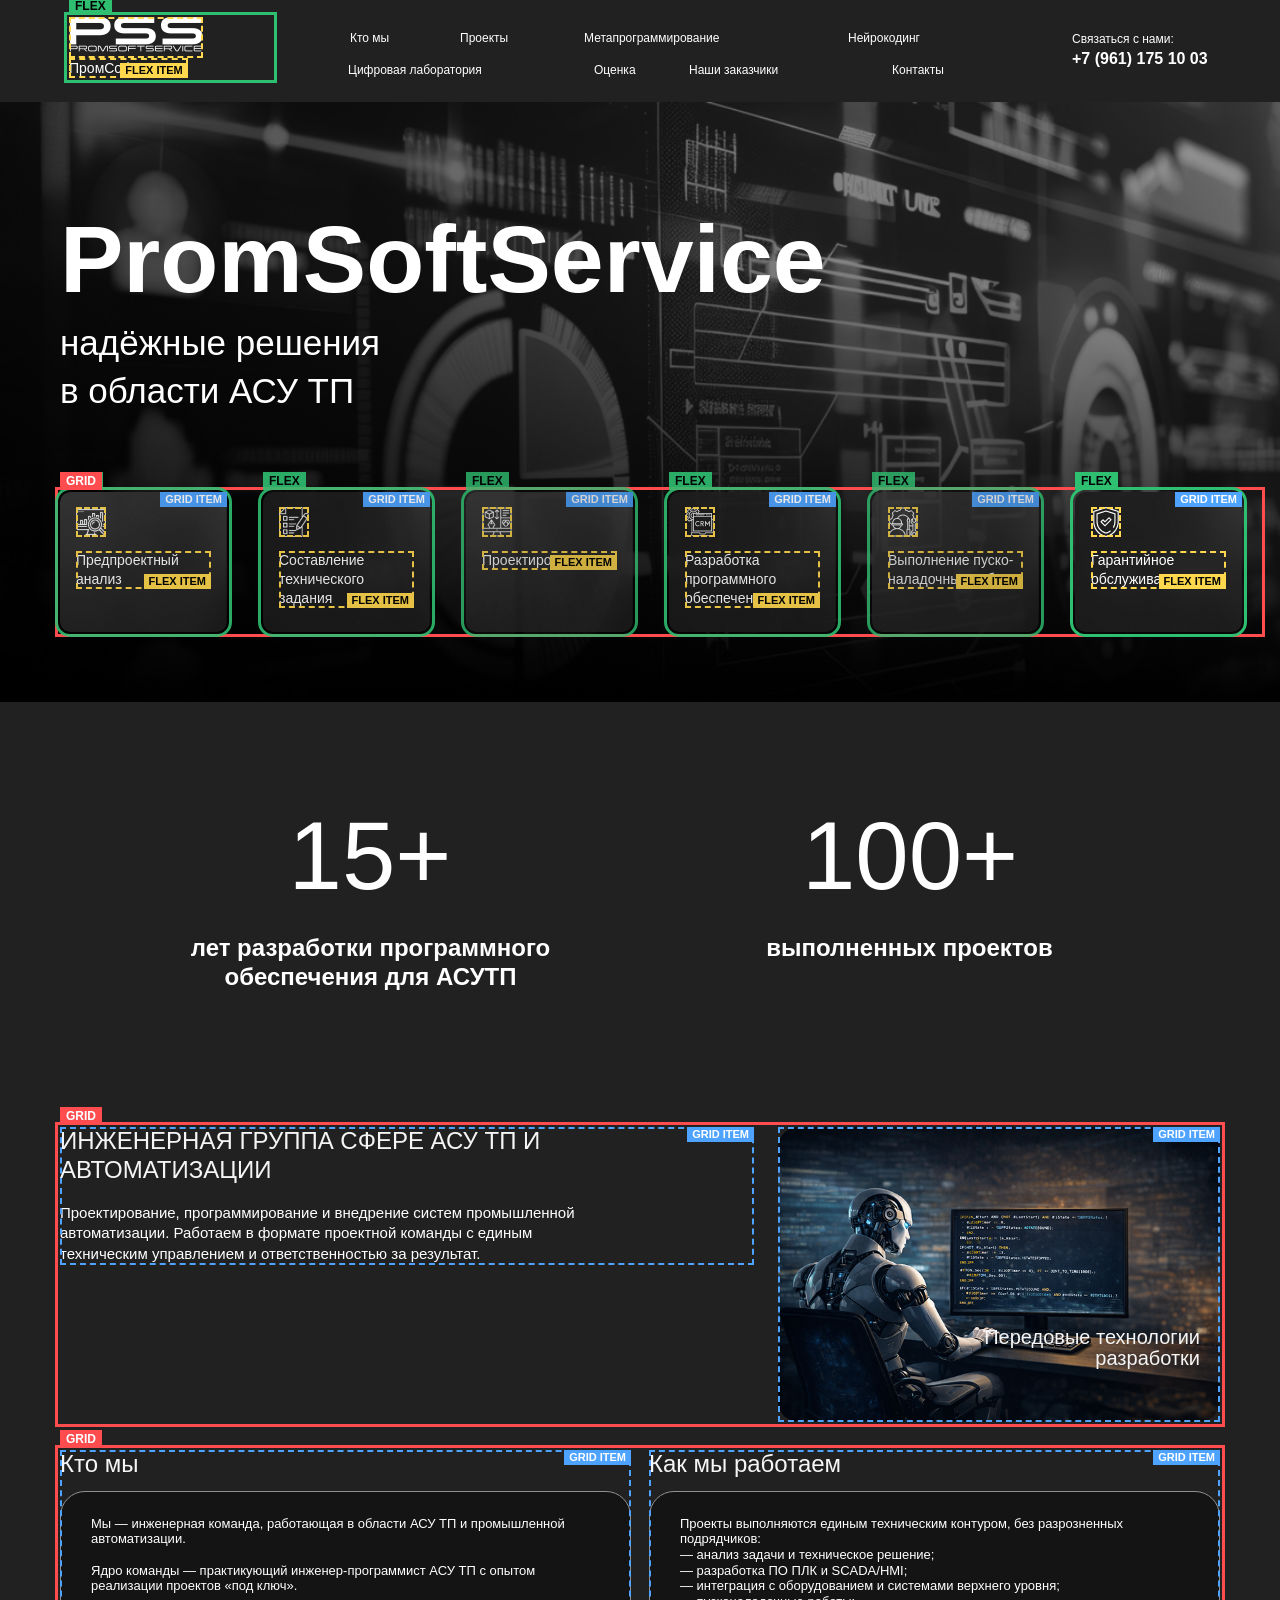
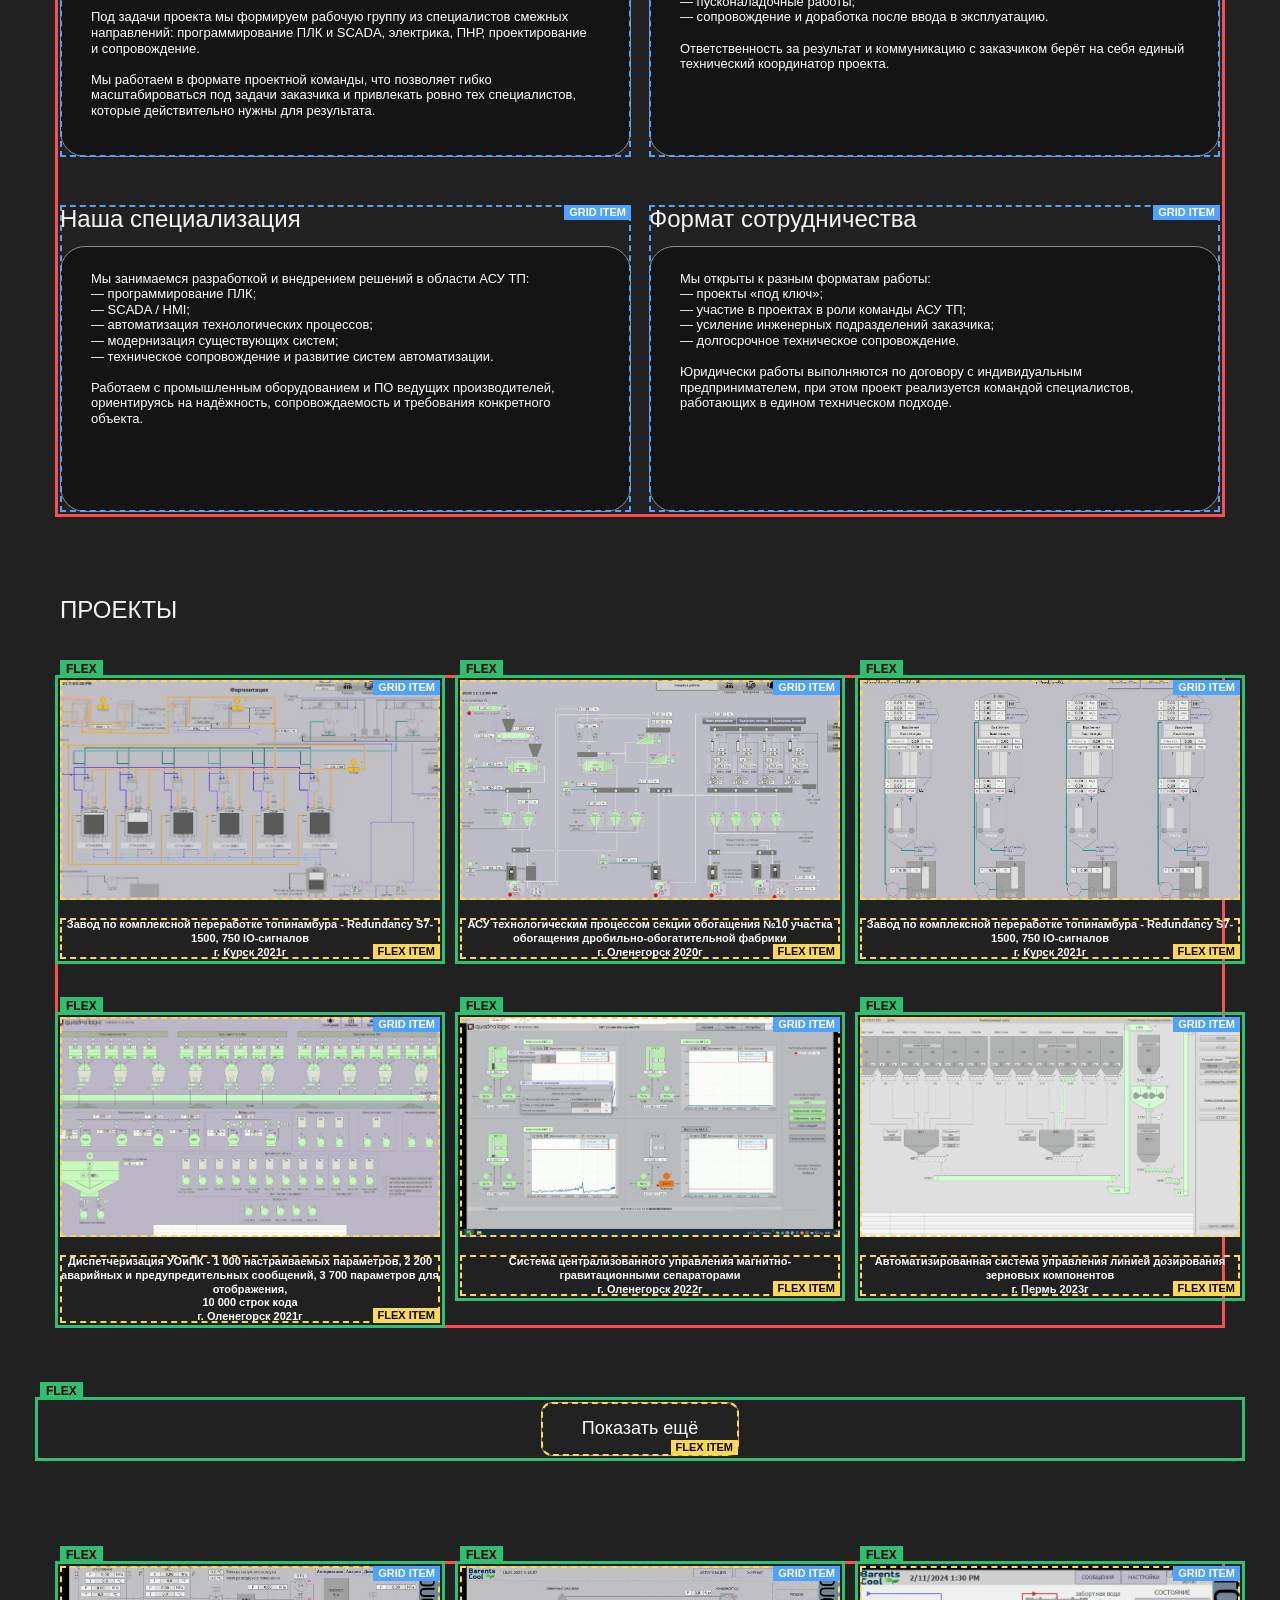
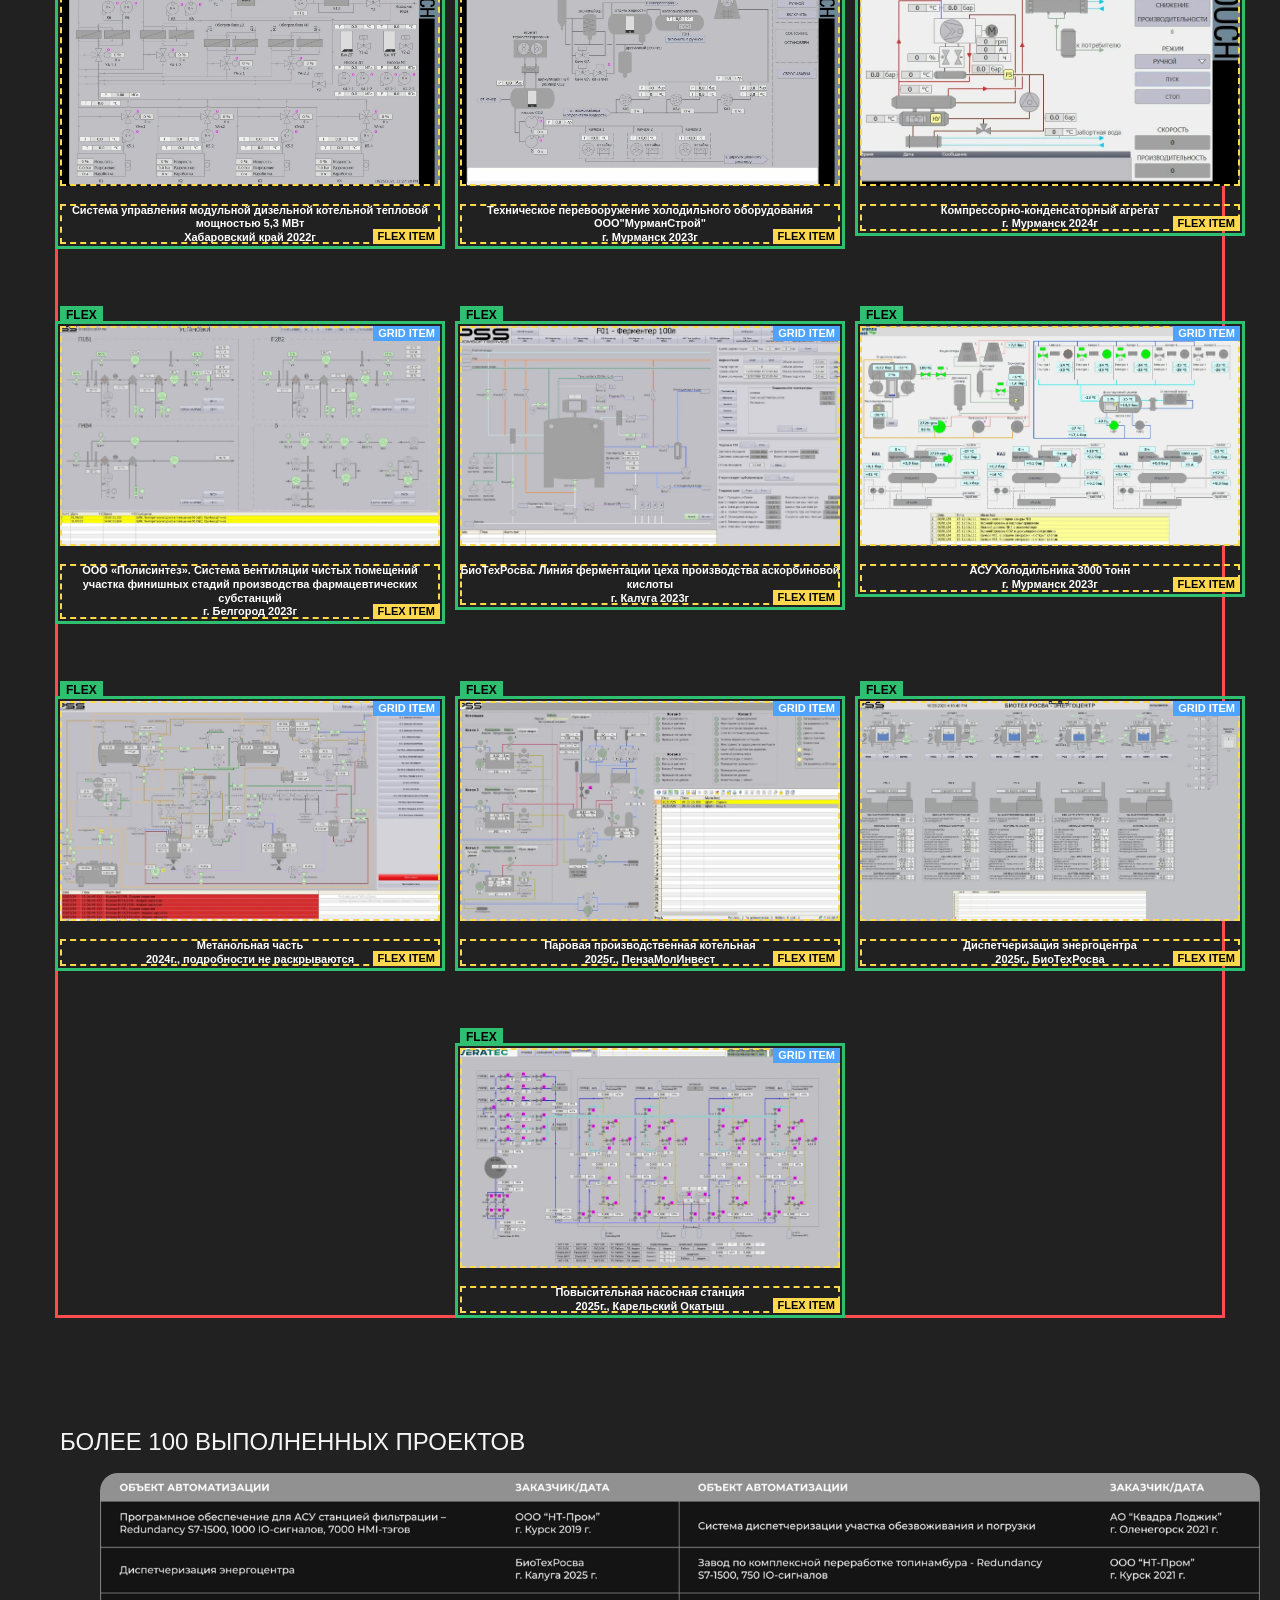
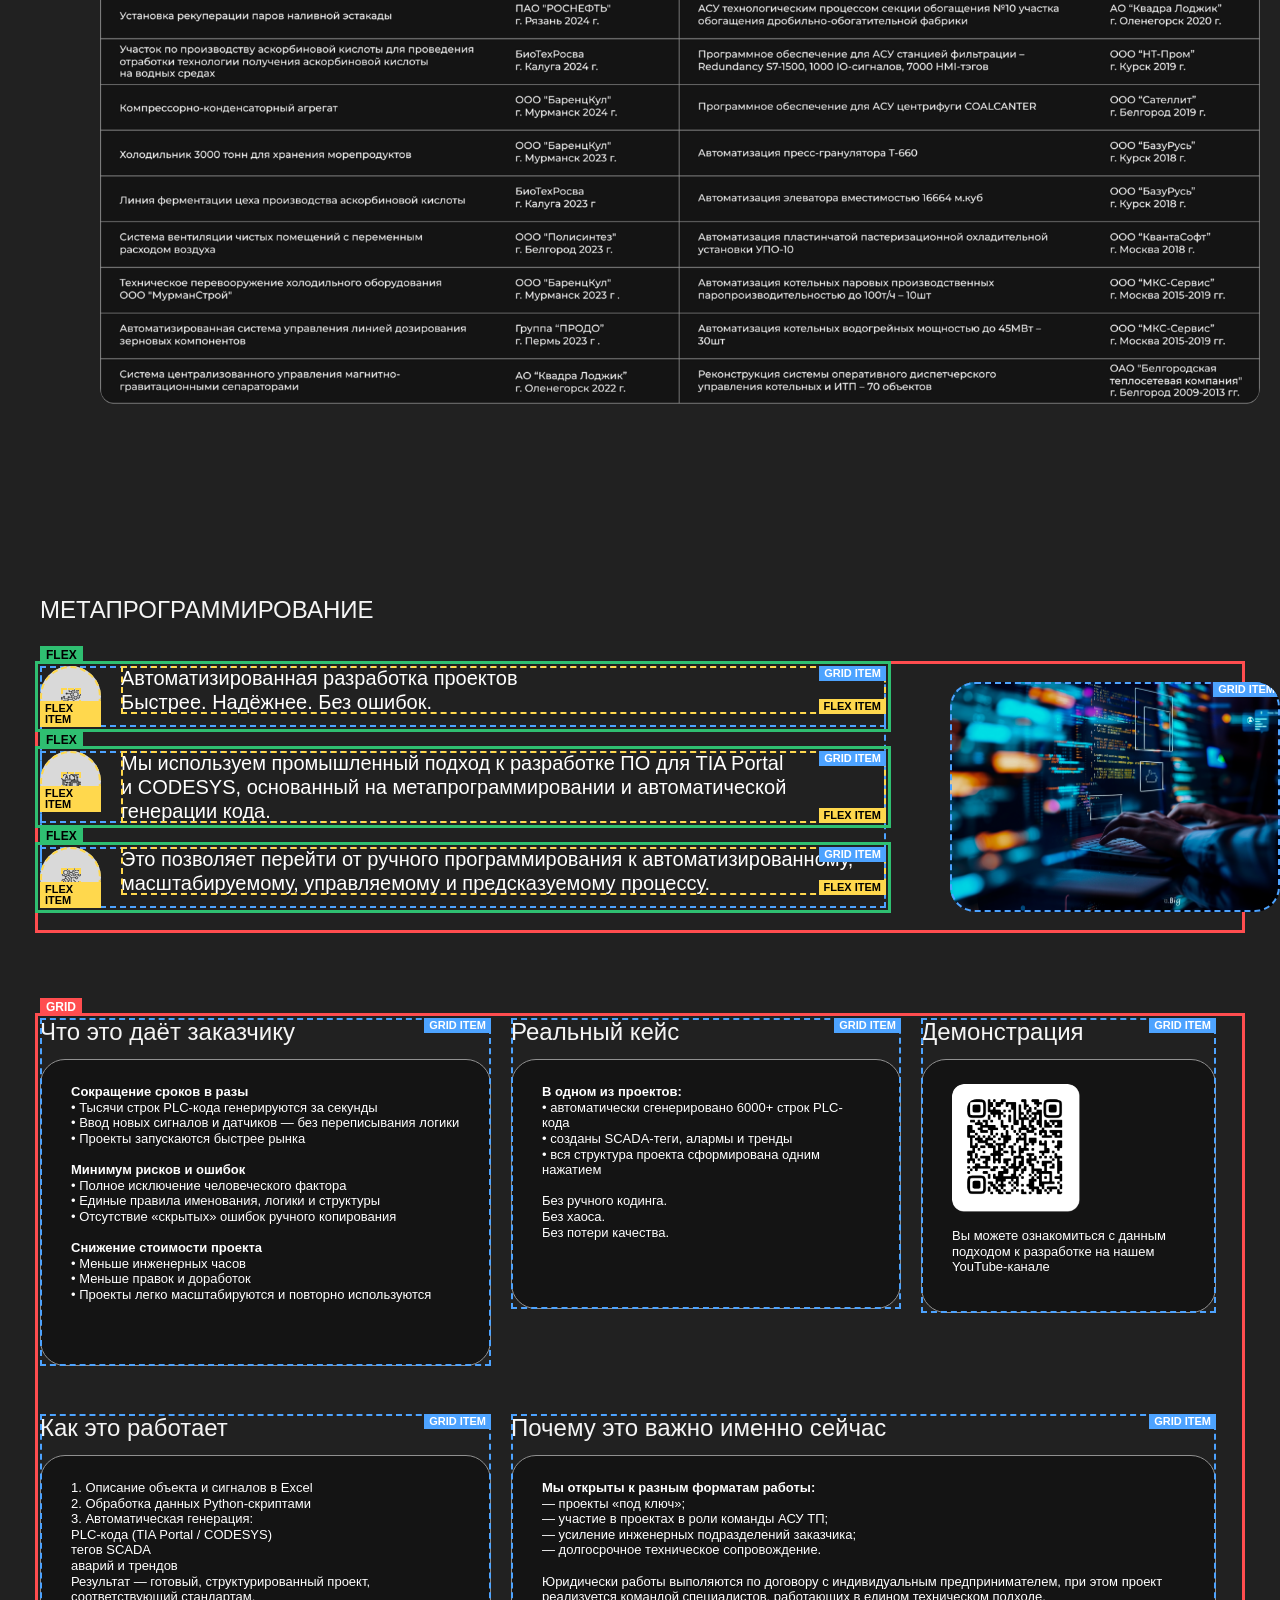
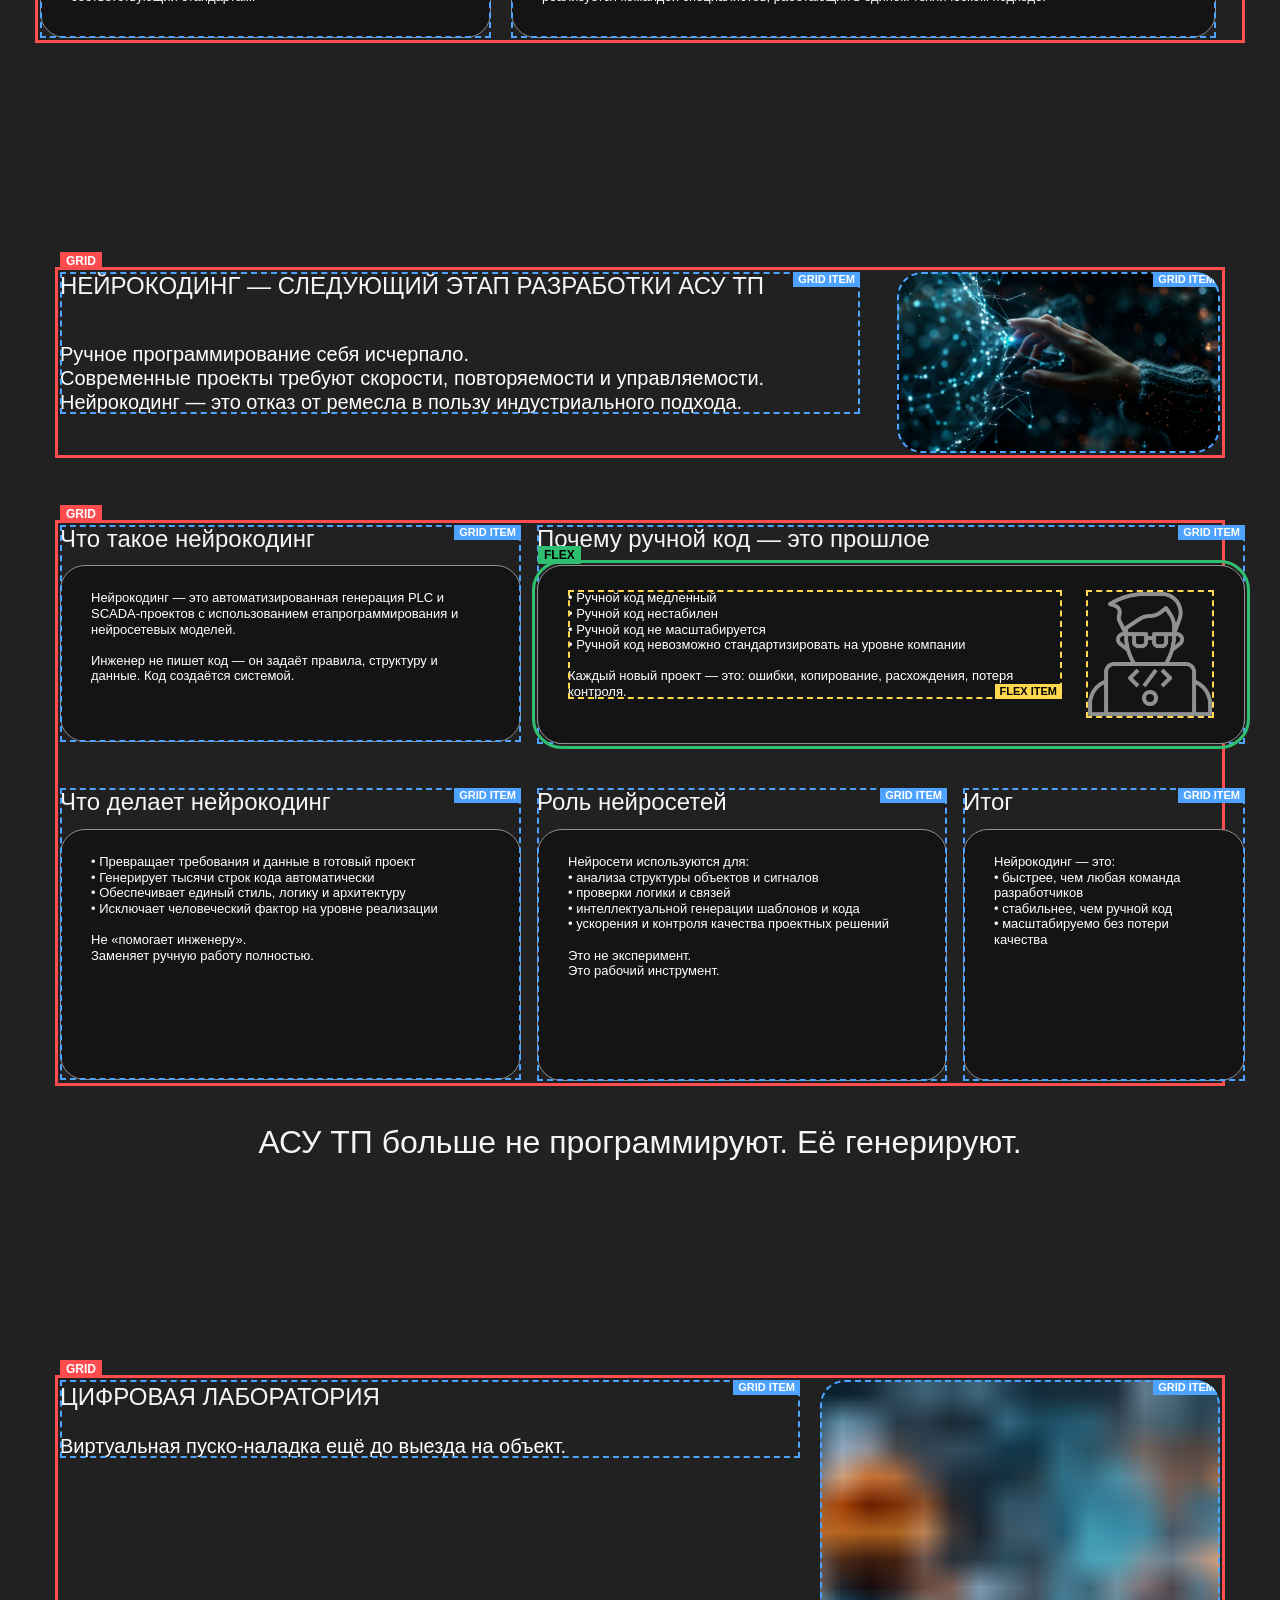
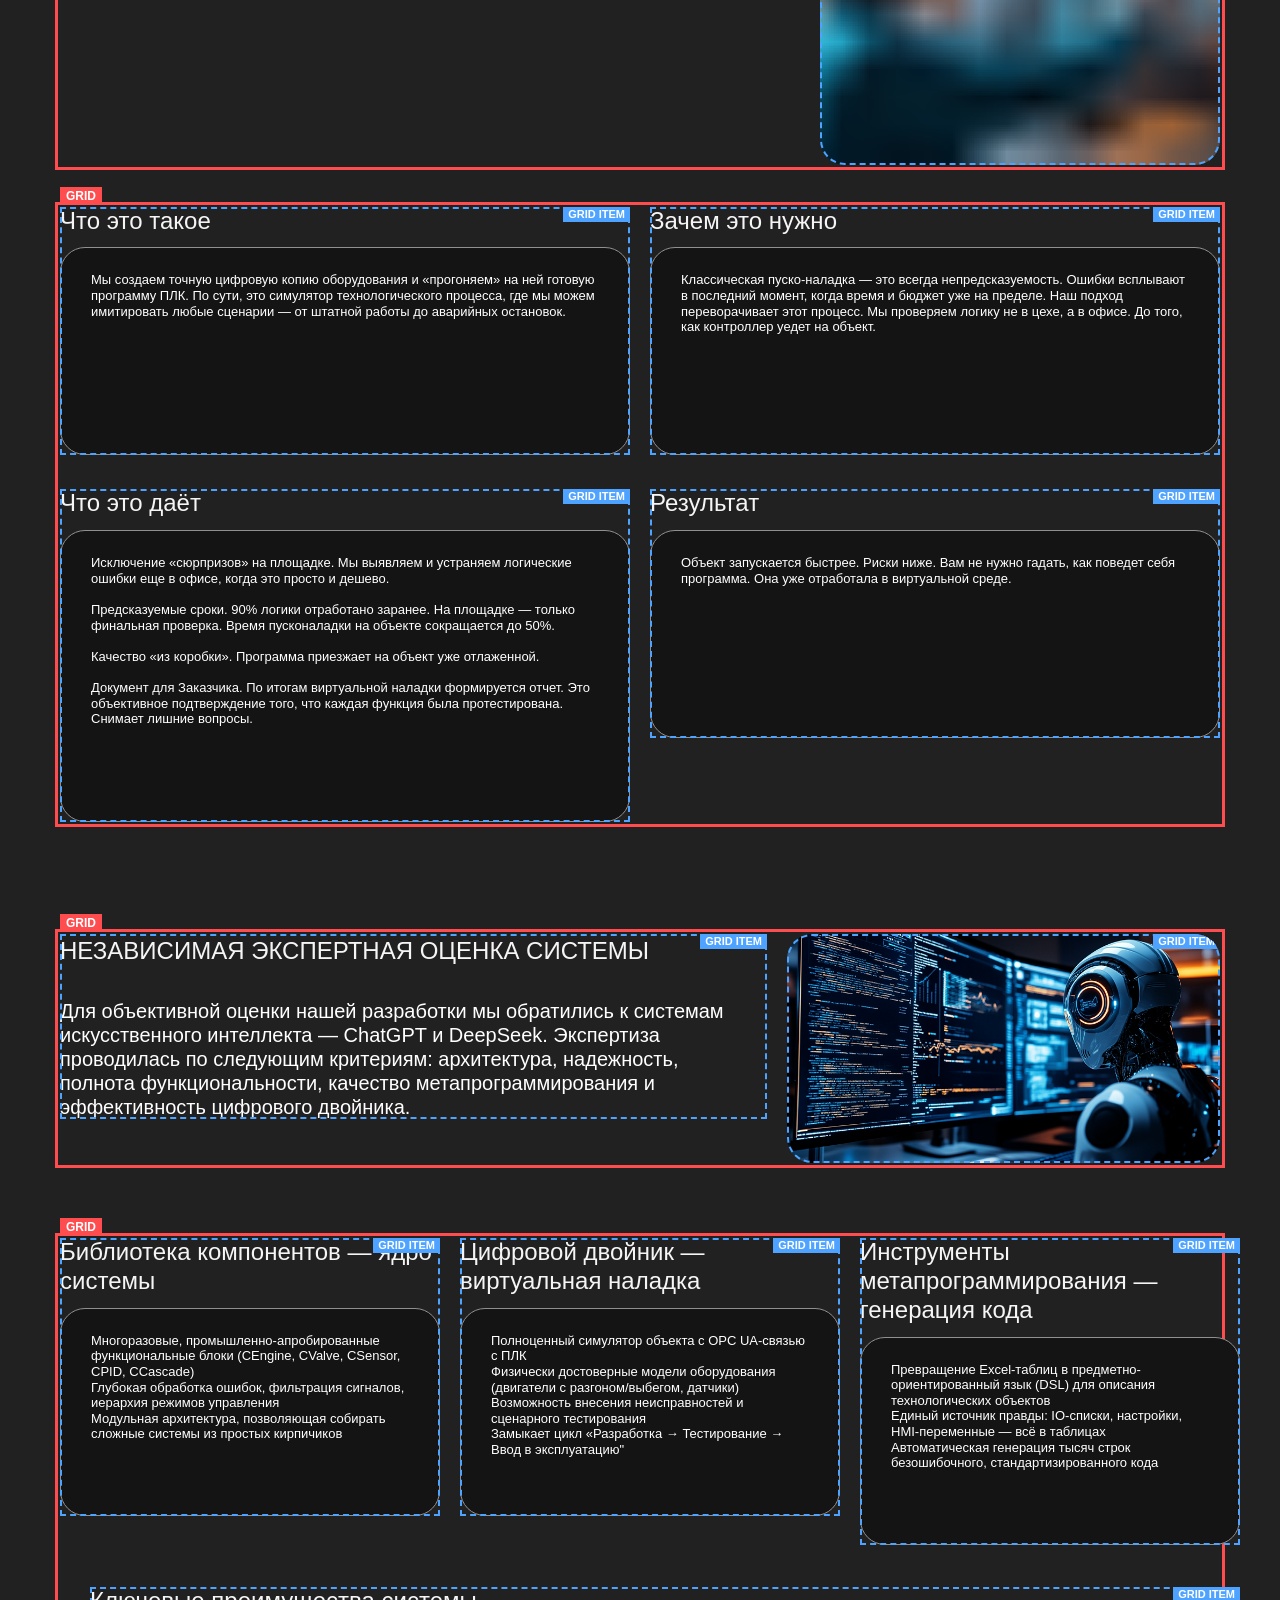
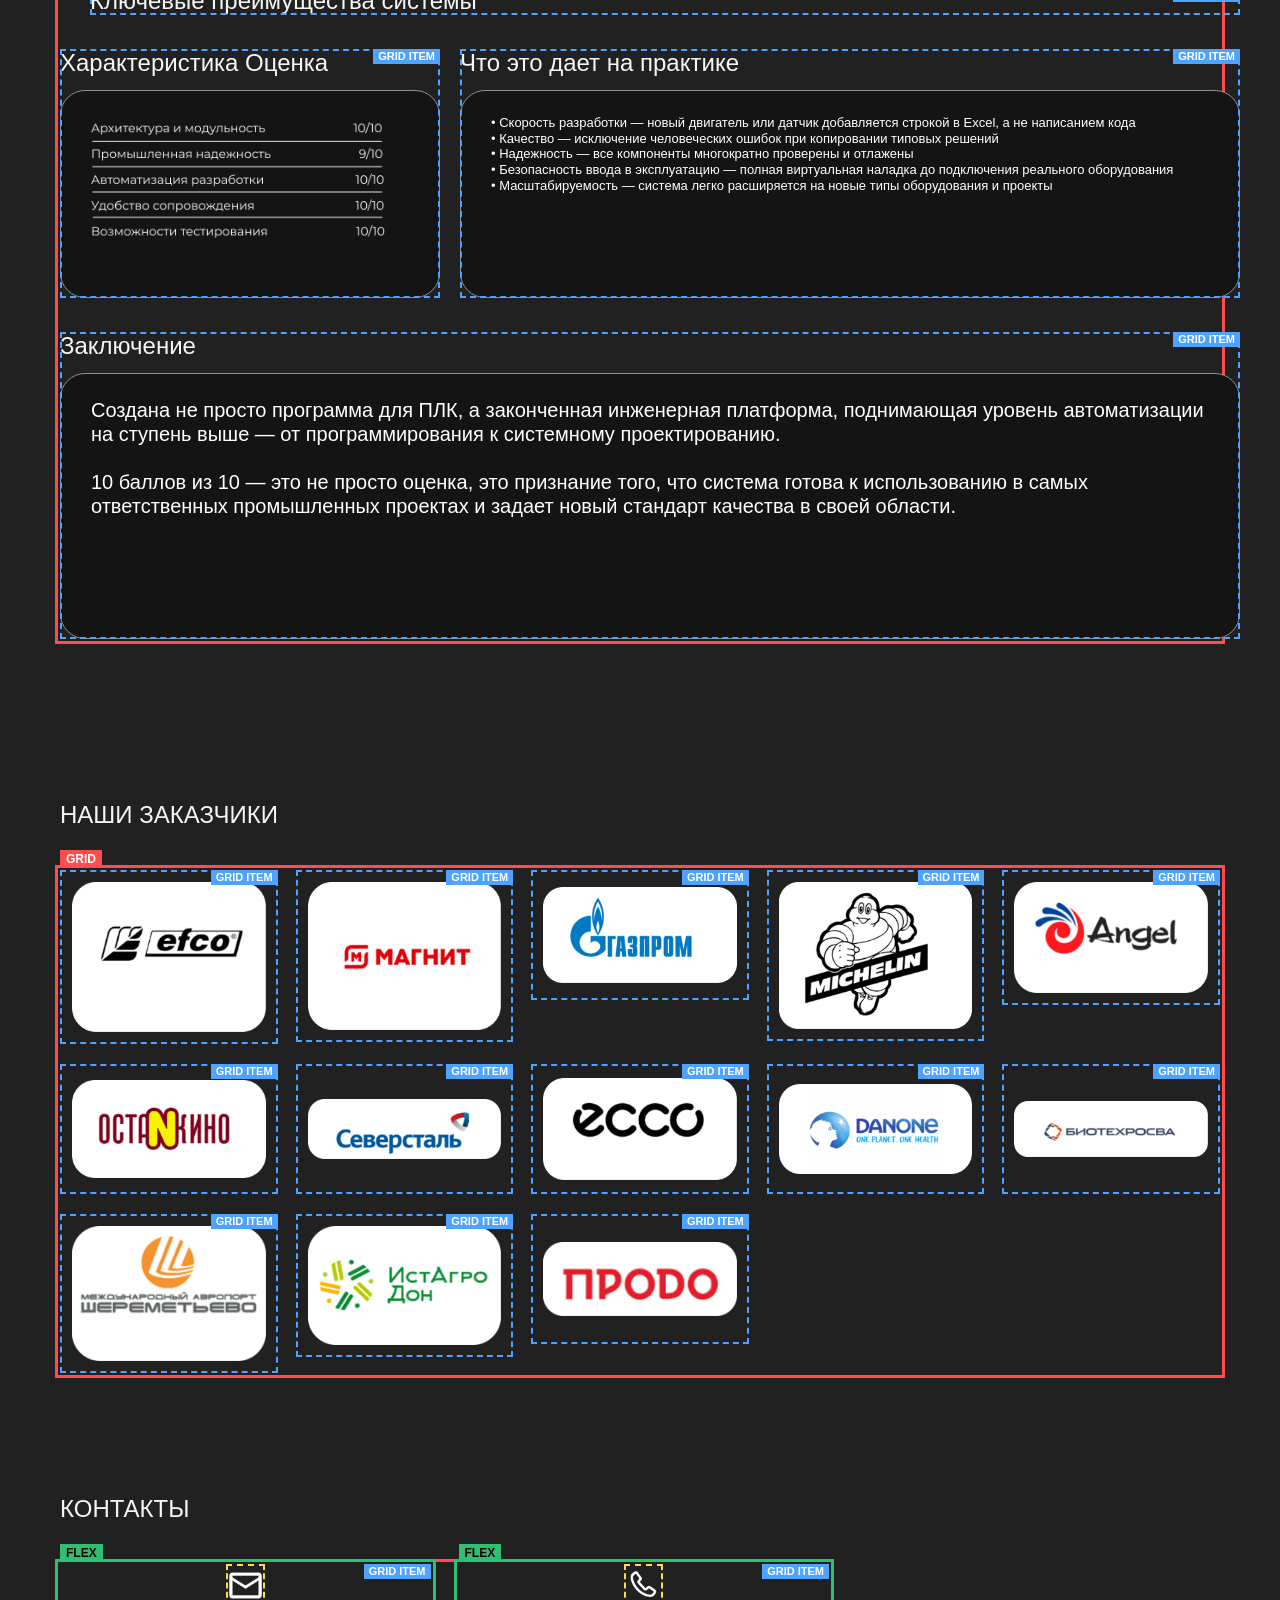
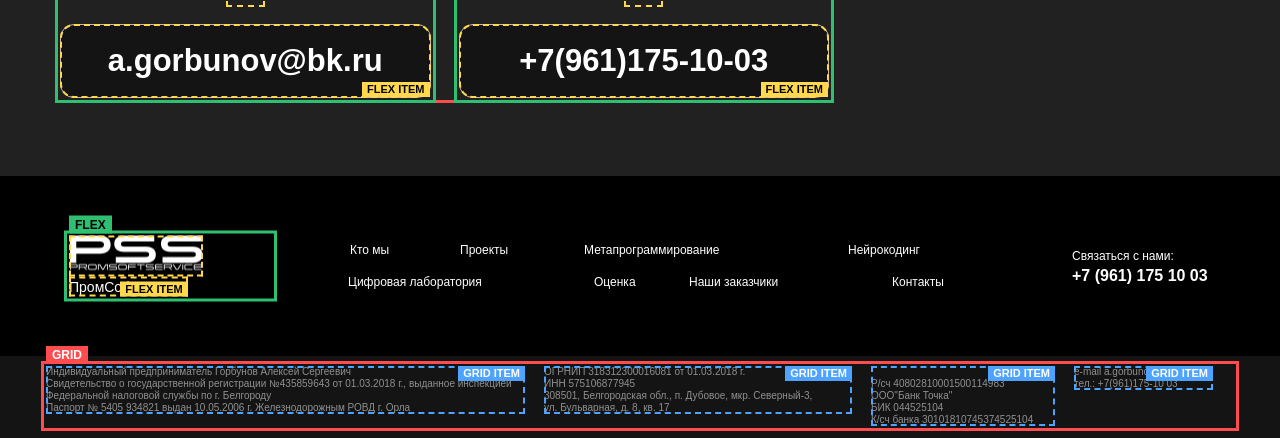
==== commit af5ff146: "ковыряем grid/flex" ====
--- a/index.html
+++ b/index.html
@@ -84,7 +84,7 @@
 </section>
 <section aria-label="Кто мы" class="about-section" id="rec1826666881">
 <div class="section__shell">
-<div class="about-section__intro-layout">
+<div class="section__intro-layout about-section__intro-layout">
   <div class="about-section__intro-copy">
     <h2 class="section__title">ИНЖЕНЕРНАЯ ГРУППА СФЕРЕ АСУ ТП И АВТОМАТИЗАЦИИ</h2>
     <p class="section__comment">Проектирование, программирование и внедрение систем промышленной автоматизации. Работаем в формате проектной команды с единым техническим управлением и ответственностью за результат.</p>
@@ -94,7 +94,7 @@
     <figcaption class="about-section__intro-caption">Передовые технологии разработки</figcaption>
   </figure>
 </div>
-<div class="about-section__grid">
+<div class="section__blocks-grid about-section__grid">
 <article class="section__block"><h3 class="section__block-title">Кто мы</h3><div class="section__block-body"><p class="section__block-text"> Мы — инженерная команда, работающая в области АСУ ТП и промышленной автоматизации.<br/><br/>Ядро команды — практикующий инженер-программист АСУ ТП с опытом реализации проектов «под ключ».<br/><br/>Под задачи проекта мы формируем рабочую группу из специалистов смежных направлений: программирование ПЛК и SCADA, электрика, ПНР, проектирование и сопровождение.<br/><br/>Мы работаем в формате проектной команды, что позволяет гибко масштабироваться под задачи заказчика и привлекать ровно тех специалистов, которые действительно нужны для результата. </p></div></article>
 <article class="section__block"><h3 class="section__block-title">Как мы работаем</h3><div class="section__block-body"><p class="section__block-text"> Проекты выполняются единым техническим контуром, без разрозненных подрядчиков:<br/>— анализ задачи и техническое решение;<br/>— разработка ПО ПЛК и SCADA/HMI;<br/>— интеграция с оборудованием и системами верхнего уровня;<br/>— пусконаладочные работы;<br/>— сопровождение и доработка после ввода в эксплуатацию.<br/><br/>Ответственность за результат и коммуникацию с заказчиком берёт на себя единый технический координатор проекта. </p></div></article>
 <article class="section__block"><h3 class="section__block-title">Наша специализация</h3><div class="section__block-body"><p class="section__block-text"> Мы занимаемся разработкой и внедрением решений в области АСУ ТП:<br/>— программирование ПЛК;<br/>— SCADA / HMI;<br/>— автоматизация технологических процессов;<br/>— модернизация существующих систем;<br/>— техническое сопровождение и развитие систем автоматизации.<br/><br/>Работаем с промышленным оборудованием и ПО ведущих производителей, ориентируясь на надёжность, сопровождаемость и требования конкретного объекта. </p></div></article>
@@ -105,7 +105,7 @@
 <section aria-label="Проекты" class="projects-section" id="rec1832008791">
 <div class="section__shell">
 <h2 class="section__title">ПРОЕКТЫ</h2>
-<div class="projects-section__grid">
+<div class="section__cards-grid projects-section__grid">
 <article class="projects__card projects__card--1">
 <img alt="" aria-hidden="true" src="assets/img/image_2026-01-27_00-_46.png"/>
 <p class="projects__caption"> Завод по комплексной переработке топинамбура - Redundancy S7-1500, 750 IO-сигналов<br/>г. Курск 2021г </p>
@@ -140,7 +140,7 @@
 </section>
 <section aria-label="Продолжение проектов" class="projects-section" id="rec1832048871">
 <div class="section__shell section__shell--continuation">
-<div class="projects-section__grid projects-section__grid--continuation">
+<div class="section__cards-grid projects-section__grid projects-section__grid--continuation">
 <article class="projects__card projects__card--more-1">
 <img alt="" aria-hidden="true" src="assets/img/image_2026-01-27_00-_40.png"/>
 <p class="projects__caption"> Система управления модульной дизельной котельной тепловой мощностью 5,3 МВт<br/>Хабаровский край 2022г </p>
@@ -197,7 +197,7 @@
 <section aria-label="Метапрограммирование" class="meta-section" id="rec1826693731">
 <div class="section__shell">
 <h2 class="section__title">МЕТАПРОГРАММИРОВАНИЕ</h2>
-<div class="meta-section__intro-layout">
+<div class="section__intro-layout meta-section__intro-layout">
   <div class="section__group section__group--points">
     <article class="section__item section__item--point">
       <div class="section__item-row">
@@ -229,16 +229,15 @@
   </figure>
 </div>
 
-
-<div class="meta-section__blocks-grid">
-<article class="section__block"><h3 class="section__block-title">Что это даёт заказчику</h3>
+<div class="section__blocks-grid meta-section__blocks-grid">
+<article class="section__block meta-section__block meta-section__block--benefits"><h3 class="section__block-title">Что это даёт заказчику</h3>
 <div class="section__block-body"><p class="section__block-text">
 <strong>Сокращение сроков в разы</strong><br/>• Тысячи строк PLC-кода генерируются за секунды<br/>• Ввод новых сигналов и датчиков — без переписывания логики<br/>• Проекты запускаются быстрее рынка<br/><br/><strong>Минимум рисков и ошибок</strong><br/>• Полное исключение человеческого фактора<br/>• Единые правила именования, логики и структуры<br/>• Отсутствие «скрытых» ошибок ручного копирования<br/><br/><strong>Снижение стоимости проекта</strong><br/>• Меньше инженерных часов<br/>• Меньше правок и доработок<br/>• Проекты легко масштабируются и повторно используются </p></div></article>
-<article class="section__block"><h3 class="section__block-title">Реальный кейс</h3><div class="section__block-body"><p class="section__block-text">
+<article class="section__block meta-section__block meta-section__block--case"><h3 class="section__block-title">Реальный кейс</h3><div class="section__block-body"><p class="section__block-text">
 <strong>В одном из проектов: </strong><br/>• автоматически сгенерировано 6000+ строк PLC-кода<br/>• созданы SCADA-теги, алармы и тренды<br/>• вся структура проекта сформирована одним нажатием<br/><br/>Без ручного кодинга.<br/>Без хаоса.<br/>Без потери качества. </p></div></article>
-<article class="section__block"><h3 class="section__block-title">Демонстрация</h3><div class="section__block-body"><img alt="" aria-hidden="true" class="meta-section__demo-icon" src="assets/img/_1_22.png"/><p class="section__block-text"> Вы можете ознакомиться с данным подходом к разработке на нашем YouTube-канале </p></div></article>
-<article class="section__block"><h3 class="section__block-title">Как это работает</h3><div class="section__block-body"><p class="section__block-text"> 1. Описание объекта и сигналов в Excel<br/>2. Обработка данных Python-скриптами<br/>3. Автоматическая генерация:<br/>PLC-кода (TIA Portal / CODESYS)<br/>тегов SCADA<br/>аварий и трендов<br/>Результат — готовый, структурированный проект, соответствующий стандартам. </p></div></article>
-<article class="section__block"><h3 class="section__block-title">Почему это важно именно сейчас</h3><div class="section__block-body"><p class="section__block-text">
+<article class="section__block meta-section__block meta-section__block--demo"><h3 class="section__block-title">Демонстрация</h3><div class="section__block-body"><img alt="" aria-hidden="true" class="meta-section__demo-icon" src="assets/img/_1_22.png"/><p class="section__block-text"> Вы можете ознакомиться с данным подходом к разработке на нашем YouTube-канале </p></div></article>
+<article class="section__block meta-section__block meta-section__block--how"><h3 class="section__block-title">Как это работает</h3><div class="section__block-body"><p class="section__block-text"> 1. Описание объекта и сигналов в Excel<br/>2. Обработка данных Python-скриптами<br/>3. Автоматическая генерация:<br/>PLC-кода (TIA Portal / CODESYS)<br/>тегов SCADA<br/>аварий и трендов<br/>Результат — готовый, структурированный проект, соответствующий стандартам. </p></div></article>
+<article class="section__block section__block--span-2 meta-section__block meta-section__block--why"><h3 class="section__block-title">Почему это важно именно сейчас</h3><div class="section__block-body"><p class="section__block-text">
 <strong>Мы открыты к разным форматам работы:</strong><br/>— проекты «под ключ»;<br/>— участие в проектах в роли команды АСУ ТП;<br/>— усиление инженерных подразделений заказчика;<br/>— долгосрочное техническое сопровождение.<br/><br/>Юридически работы выполяются по договору с индивидуальным предпринимателем, при этом проект реализуется командой специалистов, работающих в едином техническом подходе. </p></div></article>
 </div>
 
@@ -246,7 +245,7 @@
 </section>
 <section aria-label="Нейрокодинг" class="neuro-section" id="rec1826717101">
 <div class="section__shell">
-<div class="neuro-section__intro-layout">
+<div class="section__intro-layout neuro-section__intro-layout">
   <div class="neuro-section__intro-copy">
     <header class="section__title">НЕЙРОКОДИНГ — СЛЕДУЮЩИЙ ЭТАП РАЗРАБОТКИ АСУ ТП</header>
     <p class="section__comment"> Ручное программирование себя исчерпало.<br/>Современные проекты требуют скорости, повторяемости и управляемости.<br/>Нейрокодинг — это отказ от ремесла в пользу индустриального подхода. </p>
@@ -255,77 +254,146 @@
     <img alt="" aria-hidden="true" class="neuro-section__image-bg" src="assets/img/big-data-concept-dig_4.png"/>
   </article>
 </div>
-<div class="neuro-section__blocks-grid">
-  <article class="section__block"><h3 class="section__block-title">Что такое нейрокодинг</h3><div class="section__block-body"><p class="section__block-text"> Нейрокодинг — это автоматизированная генерация PLC и SCADA-проектов с использованием етапрограммирования и нейросетевых моделей.<br/><br/>Инженер не пишет код — он задаёт правила, структуру и данные. Код создаётся системой. </p></div></article>
-  <article class="section__block"><h3 class="section__block-title">Почему ручной код — это прошлое</h3><div class="section__block-body"><p class="section__block-text"> • Ручной код медленный<br/>• Ручной код нестабилен<br/>• Ручной код не масштабируется<br/>• Ручной код невозможно стандартизировать на уровне компании<br/><br/>Каждый новый проект — это: ошибки, копирование, расхождения, потеря контроля. </p><img alt="" aria-hidden="true" class="neuro-section__code-image" src="assets/img/coding_1.png"/></div></article>
-  <article class="section__block"><h3 class="section__block-title">Что делает нейрокодинг</h3><div class="section__block-body"><p class="section__block-text"> • Превращает требования и данные в готовый проект<br/>• Генерирует тысячи строк кода автоматически<br/>• Обеспечивает единый стиль, логику и архитектуру<br/>• Исключает человеческий фактор на уровне реализации<br/><br/>Не «помогает инженеру».<br/>Заменяет ручную работу полностью. </p></div></article>
-  <article class="section__block"><h3 class="section__block-title">Роль нейросетей</h3><div class="section__block-body"><p class="section__block-text"> Нейросети используются для:<br/>• анализа структуры объектов и сигналов<br/>• проверки логики и связей<br/>• интеллектуальной генерации шаблонов и кода<br/>• ускорения и контроля качества проектных решений<br/><br/>Это не эксперимент.<br/>Это рабочий инструмент. </p></div></article>
-  <article class="section__block"><h3 class="section__block-title">Итог</h3><div class="section__block-body"><p class="section__block-text"> Нейрокодинг — это:<br/>• быстрее, чем любая команда разработчиков<br/>• стабильнее, чем ручной код<br/>• масштабируемо без потери качества </p></div></article>
+<div class="section__blocks-grid neuro-section__blocks-grid">
+  <article class="section__block neuro-section__block neuro-section__block--definition"><h3 class="section__block-title">Что такое нейрокодинг</h3><div class="section__block-body"><p class="section__block-text"> Нейрокодинг — это автоматизированная генерация PLC и SCADA-проектов с использованием етапрограммирования и нейросетевых моделей.<br/><br/>Инженер не пишет код — он задаёт правила, структуру и данные. Код создаётся системой. </p></div></article>
+  <article class="section__block section__block--span-2 neuro-section__block neuro-section__block--manual-code"><h3 class="section__block-title">Почему ручной код — это прошлое</h3><div class="section__block-body section__block-body--split"><p class="section__block-text"> • Ручной код медленный<br/>• Ручной код нестабилен<br/>• Ручной код не масштабируется<br/>• Ручной код невозможно стандартизировать на уровне компании<br/><br/>Каждый новый проект — это: ошибки, копирование, расхождения, потеря контроля. </p><img alt="" aria-hidden="true" class="section__block-media neuro-section__code-image" src="assets/img/coding_1.png"/></div></article>
+  <article class="section__block neuro-section__block neuro-section__block--does"><h3 class="section__block-title">Что делает нейрокодинг</h3><div class="section__block-body"><p class="section__block-text"> • Превращает требования и данные в готовый проект<br/>• Генерирует тысячи строк кода автоматически<br/>• Обеспечивает единый стиль, логику и архитектуру<br/>• Исключает человеческий фактор на уровне реализации<br/><br/>Не «помогает инженеру».<br/>Заменяет ручную работу полностью. </p></div></article>
+  <article class="section__block neuro-section__block neuro-section__block--ai"><h3 class="section__block-title">Роль нейросетей</h3><div class="section__block-body"><p class="section__block-text"> Нейросети используются для:<br/>• анализа структуры объектов и сигналов<br/>• проверки логики и связей<br/>• интеллектуальной генерации шаблонов и кода<br/>• ускорения и контроля качества проектных решений<br/><br/>Это не эксперимент.<br/>Это рабочий инструмент. </p></div></article>
+  <article class="section__block neuro-section__block neuro-section__block--result"><h3 class="section__block-title">Итог</h3><div class="section__block-body"><p class="section__block-text"> Нейрокодинг — это:<br/>• быстрее, чем любая команда разработчиков<br/>• стабильнее, чем ручной код<br/>• масштабируемо без потери качества </p></div></article>
 </div>
 <p class="section__final">АСУ ТП больше не программируют. Её генерируют.</p>
 </div>
 </section>
 <section aria-label="Цифровая лаборатория" class="lab-section" id="rec1989125091">
 <div class="section__shell">
-<h2 class="section__title">ЦИФРОВАЯ ЛАБОРАТОРИЯ</h2>
-<p class="section__comment">Виртуальная пуско-наладка ещё до выезда на объект.</p>
-<article class="section__block"><h3 class="section__block-title">Что это такое</h3><div class="section__block-body"><p class="section__block-text"> Мы создаем точную цифровую копию оборудования и «прогоняем» на ней готовую программу ПЛК. По сути, это симулятор технологического процесса, где мы можем имитировать любые сценарии — от штатной работы до аварийных остановок. </p></div></article>
-<article class="section__block"><h3 class="section__block-title">Зачем это нужно</h3><div class="section__block-body"><p class="section__block-text"> Классическая пуско-наладка — это всегда непредсказуемость. Ошибки всплывают в последний момент, когда время и бюджет уже на пределе. Наш подход переворачивает этот процесс. Мы проверяем логику не в цехе, а в офисе. До того, как контроллер уедет на объект. </p></div></article>
-<article aria-label="Акцентный визуальный блок" class="section__media section__media--lab">
-<img alt="" aria-hidden="true" src="assets/img/image_130_8.png"/>
-</article>
-<article class="section__block"><h3 class="section__block-title">Результат</h3><div class="section__block-body"><p class="section__block-text"> Объект запускается быстрее. Риски ниже. Вам не нужно гадать, как поведет себя программа. Она уже отработала в виртуальной среде. </p></div></article>
-<article class="section__block">
-<h3 class="section__block-title">Что это даёт</h3>
-<div class="section__block-body"><p class="section__block-text"> Исключение «сюрпризов» на площадке. Мы выявляем и устраняем логические ошибки еще в офисе, когда это просто и дешево.<br/><br/> Предсказуемые сроки. 90% логики отработано заранее. На площадке — только финальная проверка. Время пусконаладки на объекте сокращается до 50%.<br/><br/>Качество «из коробки». Программа приезжает на объект уже отлаженной.<br/><br/>Документ для Заказчика. По итогам виртуальной наладки формируется отчет. Это объективное подтверждение того, что каждая функция была протестирована. Снимает лишние вопросы. </p></div></article>
+<div class="section__intro-layout lab-section__intro-layout">
+  <div class="lab-section__intro-copy">
+    <h2 class="section__title">ЦИФРОВАЯ ЛАБОРАТОРИЯ</h2>
+    <p class="section__comment">Виртуальная пуско-наладка ещё до выезда на объект.</p>
+  </div>
+  <article aria-label="Акцентный визуальный блок" class="section__media lab-section__intro-media">
+    <img alt="" aria-hidden="true" src="assets/img/image_130_8.png"/>
+  </article>
+</div>
+<div class="section__blocks-grid lab-section__blocks-grid">
+  <article class="section__block lab-section__block lab-section__block--what">
+    <h3 class="section__block-title">Что это такое</h3>
+    <div class="section__block-body">
+      <p class="section__block-text"> Мы создаем точную цифровую копию оборудования и «прогоняем» на ней готовую программу ПЛК. По сути, это симулятор технологического процесса, где мы можем имитировать любые сценарии — от штатной работы до аварийных остановок. </p>
+    </div>
+  </article>
+  <article class="section__block lab-section__block lab-section__block--why">
+    <h3 class="section__block-title">Зачем это нужно</h3>
+    <div class="section__block-body">
+      <p class="section__block-text"> Классическая пуско-наладка — это всегда непредсказуемость. Ошибки всплывают в последний момент, когда время и бюджет уже на пределе. Наш подход переворачивает этот процесс. Мы проверяем логику не в цехе, а в офисе. До того, как контроллер уедет на объект. </p>
+    </div>
+  </article>
+  <article class="section__block lab-section__block lab-section__block--benefits">
+    <h3 class="section__block-title">Что это даёт</h3>
+    <div class="section__block-body">
+      <p class="section__block-text"> Исключение «сюрпризов» на площадке. Мы выявляем и устраняем логические ошибки еще в офисе, когда это просто и дешево.<br/><br/> Предсказуемые сроки. 90% логики отработано заранее. На площадке — только финальная проверка. Время пусконаладки на объекте сокращается до 50%.<br/><br/>Качество «из коробки». Программа приезжает на объект уже отлаженной.<br/><br/>Документ для Заказчика. По итогам виртуальной наладки формируется отчет. Это объективное подтверждение того, что каждая функция была протестирована. Снимает лишние вопросы. </p>
+    </div>
+  </article>
+  <article class="section__block lab-section__block lab-section__block--result">
+    <h3 class="section__block-title">Результат</h3>
+    <div class="section__block-body">
+      <p class="section__block-text"> Объект запускается быстрее. Риски ниже. Вам не нужно гадать, как поведет себя программа. Она уже отработала в виртуальной среде. </p>
+    </div>
+  </article>
+</div>
 </div>
 </section>
 <section aria-label="Независимая экспертная оценка системы" class="review-section" id="rec1988978301">
 <div class="section__shell">
-<h2 class="section__title">НЕЗАВИСИМАЯ ЭКСПЕРТНАЯ ОЦЕНКА СИСТЕМЫ</h2>
-<p class="section__comment"> Для объективной оценки нашей разработки мы обратились к системам искусственного интеллекта — ChatGPT и DeepSeek. Экспертиза проводилась по следующим критериям: архитектура, надежность, полнота функциональности, качество метапрограммирования и эффективность цифрового двойника. </p>
-<article aria-label="Акцентный визуальный блок" class="section__media section__media--review">
-<img alt="" aria-hidden="true" src="assets/img/image_129_6.png"/>
-</article>
-<article class="section__block"><h3 class="section__block-title">Библиотека компонентов — ядро системы</h3><div class="section__block-body"><p class="section__block-text"> Многоразовые, промышленно-апробированные функциональные блоки (CEngine, CValve, CSensor, CPID, CCascade)<br/>Глубокая обработка ошибок, фильтрация сигналов, иерархия режимов управления<br/>Модульная архитектура, позволяющая собирать сложные системы из простых кирпичиков </p></div></article>
-
-<article class="section__block"><h3 class="section__block-title">Цифровой двойник — виртуальная наладка</h3><div class="section__block-body"><p class="section__block-text"> Полноценный симулятор объекта с OPC UA-связью с ПЛК<br/>Физически достоверные модели оборудования (двигатели с разгоном/выбегом, датчики)<br/>Возможность внесения неисправностей и сценарного тестирования<br/>Замыкает цикл «Разработка → Тестирование → Ввод в эксплуатацию" </p></div></article>
-
-<article class="section__block"><h3 class="section__block-title">Инструменты метапрограммирования — генерация кода</h3><div class="section__block-body"><p class="section__block-text"> Превращение Excel-таблиц в предметно-ориентированный язык (DSL) для описания технологических объектов<br/>Единый источник правды: IO-списки, настройки, HMI-переменные — всё в таблицах<br/>Автоматическая генерация тысяч строк безошибочного, стандартизированного кода </p></div></article>
-
-<h3 class="section__subheading">Ключевые преимущества системы</h3>
-<article class="section__block"><h3 class="section__block-title">Характеристика Оценка</h3><div class="section__block-body"><img alt="" aria-hidden="true" class="review-section__rating-image" src="assets/img/png_4.png"/></div></article>
-<article class="section__block"><h3 class="section__block-title">Что это дает на практике</h3><div class="section__block-body"><p class="section__block-text"> • Скорость разработки — новый двигатель или датчик добавляется строкой в Excel, а не написанием кода<br/>• Качество — исключение человеческих ошибок при копировании типовых решений<br/>• Надежность — все компоненты многократно проверены и отлажены<br/>• Безопасность ввода в эксплуатацию — полная виртуальная наладка до подключения реального оборудования<br/>• Масштабируемость — система легко расширяется на новые типы оборудования и проекты </p></div></article>
-<article class="section__block"><h3 class="section__block-title">Заключение</h3><div class="section__block-body"><p class="section__block-text"> Создана не просто программа для ПЛК, а законченная инженерная платформа, поднимающая уровень автоматизации на ступень выше — от программирования к системному проектированию.<br/><br/>10 баллов из 10 — это не просто оценка, это признание того, что система готова к использованию в самых ответственных промышленных проектах и задает новый стандарт качества в своей области. </p></div></article>
+<div class="section__intro-layout review-section__intro-layout">
+  <div class="review-section__intro-copy">
+    <h2 class="section__title">НЕЗАВИСИМАЯ ЭКСПЕРТНАЯ ОЦЕНКА СИСТЕМЫ</h2>
+    <p class="section__comment"> Для объективной оценки нашей разработки мы обратились к системам искусственного интеллекта — ChatGPT и DeepSeek. Экспертиза проводилась по следующим критериям: архитектура, надежность, полнота функциональности, качество метапрограммирования и эффективность цифрового двойника. </p>
+  </div>
+  <article aria-label="Акцентный визуальный блок" class="section__media review-section__intro-media">
+    <img alt="" aria-hidden="true" src="assets/img/image_129_6.png"/>
+  </article>
+</div>
+<div class="section__blocks-grid review-section__blocks-grid">
+  <article class="section__block review-section__block review-section__block--library">
+    <h3 class="section__block-title">Библиотека компонентов — ядро системы</h3>
+    <div class="section__block-body">
+      <p class="section__block-text"> Многоразовые, промышленно-апробированные функциональные блоки (CEngine, CValve, CSensor, CPID, CCascade)<br/>Глубокая обработка ошибок, фильтрация сигналов, иерархия режимов управления<br/>Модульная архитектура, позволяющая собирать сложные системы из простых кирпичиков </p>
+    </div>
+  </article>
+
+  <article class="section__block review-section__block review-section__block--digital-twin">
+    <h3 class="section__block-title">Цифровой двойник — виртуальная наладка</h3>
+    <div class="section__block-body">
+      <p class="section__block-text"> Полноценный симулятор объекта с OPC UA-связью с ПЛК<br/>Физически достоверные модели оборудования (двигатели с разгоном/выбегом, датчики)<br/>Возможность внесения неисправностей и сценарного тестирования<br/>Замыкает цикл «Разработка → Тестирование → Ввод в эксплуатацию" </p>
+    </div>
+  </article>
+
+  <article class="section__block review-section__block review-section__block--metaprogramming">
+    <h3 class="section__block-title">Инструменты метапрограммирования — генерация кода</h3>
+    <div class="section__block-body">
+      <p class="section__block-text"> Превращение Excel-таблиц в предметно-ориентированный язык (DSL) для описания технологических объектов<br/>Единый источник правды: IO-списки, настройки, HMI-переменные — всё в таблицах<br/>Автоматическая генерация тысяч строк безошибочного, стандартизированного кода </p>
+    </div>
+  </article>
+
+  <h3 class="section__subheading review-section__subheading">Ключевые преимущества системы</h3>
+
+  <article class="section__block review-section__block review-section__block--rating">
+    <h3 class="section__block-title">Характеристика Оценка</h3>
+    <div class="section__block-body">
+      <img alt="" aria-hidden="true" class="review-section__rating-image" src="assets/img/png_4.png"/>
+    </div>
+  </article>
+
+  <article class="section__block review-section__block review-section__block--practice">
+    <h3 class="section__block-title">Что это дает на практике</h3>
+    <div class="section__block-body">
+      <p class="section__block-text"> • Скорость разработки — новый двигатель или датчик добавляется строкой в Excel, а не написанием кода<br/>• Качество — исключение человеческих ошибок при копировании типовых решений<br/>• Надежность — все компоненты многократно проверены и отлажены<br/>• Безопасность ввода в эксплуатацию — полная виртуальная наладка до подключения реального оборудования<br/>• Масштабируемость — система легко расширяется на новые типы оборудования и проекты </p>
+    </div>
+  </article>
+
+  <article class="section__block review-section__block review-section__block--conclusion">
+    <h3 class="section__block-title">Заключение</h3>
+    <div class="section__block-body">
+      <p class="section__block-text"> Создана не просто программа для ПЛК, а законченная инженерная платформа, поднимающая уровень автоматизации на ступень выше — от программирования к системному проектированию.<br/><br/>10 баллов из 10 — это не просто оценка, это признание того, что система готова к использованию в самых ответственных промышленных проектах и задает новый стандарт качества в своей области. </p>
+    </div>
+  </article>
+</div>
 </div>
 </section>
 <section aria-label="Наши заказчики" class="customers-section" id="rec1826724401">
 <div class="section__shell">
 <h2 class="section__title">НАШИ ЗАКАЗЧИКИ</h2>
-<img alt="" aria-hidden="true" class="customers-section__logo customers-section__logo--124" src="assets/img/image_124_5.png"/>
-<img alt="" aria-hidden="true" class="customers-section__logo customers-section__logo--125" src="assets/img/image_125_2.png"/>
-<img alt="" aria-hidden="true" class="customers-section__logo customers-section__logo--126" src="assets/img/image_126_2.png"/>
-<img alt="" aria-hidden="true" class="customers-section__logo customers-section__logo--127" src="assets/img/image_127_1.png"/>
-<img alt="" aria-hidden="true" class="customers-section__logo customers-section__logo--128" src="assets/img/image_128_2.png"/>
-<img alt="" aria-hidden="true" class="customers-section__logo customers-section__logo--129" src="assets/img/image_129_7.png"/>
-<img alt="" aria-hidden="true" class="customers-section__logo customers-section__logo--123" src="assets/img/image_123_2.png"/>
-<img alt="" aria-hidden="true" class="customers-section__logo customers-section__logo--130" src="assets/img/image_130_7.png"/>
-<img alt="" aria-hidden="true" class="customers-section__logo customers-section__logo--131" src="assets/img/image_131_1.png"/>
-<img alt="" aria-hidden="true" class="customers-section__logo customers-section__logo--122" src="assets/img/image_122_2.png"/>
-<img alt="" aria-hidden="true" class="customers-section__logo customers-section__logo--132" src="assets/img/image_132_2.png"/>
-<img alt="" aria-hidden="true" class="customers-section__logo customers-section__logo--133" src="assets/img/image_133_2.png"/>
-<img alt="" aria-hidden="true" class="customers-section__logo customers-section__logo--121" src="assets/img/image_121_2.png"/>
+<div class="section__cards-grid customers-section__grid">
+  <figure class="customers-section__logo-card"><img alt="" aria-hidden="true" class="customers-section__logo" src="assets/img/image_124_5.png"/></figure>
+  <figure class="customers-section__logo-card"><img alt="" aria-hidden="true" class="customers-section__logo" src="assets/img/image_125_2.png"/></figure>
+  <figure class="customers-section__logo-card"><img alt="" aria-hidden="true" class="customers-section__logo" src="assets/img/image_126_2.png"/></figure>
+  <figure class="customers-section__logo-card"><img alt="" aria-hidden="true" class="customers-section__logo" src="assets/img/image_127_1.png"/></figure>
+  <figure class="customers-section__logo-card"><img alt="" aria-hidden="true" class="customers-section__logo" src="assets/img/image_128_2.png"/></figure>
+  <figure class="customers-section__logo-card"><img alt="" aria-hidden="true" class="customers-section__logo" src="assets/img/image_129_7.png"/></figure>
+  <figure class="customers-section__logo-card"><img alt="" aria-hidden="true" class="customers-section__logo" src="assets/img/image_123_2.png"/></figure>
+  <figure class="customers-section__logo-card"><img alt="" aria-hidden="true" class="customers-section__logo" src="assets/img/image_130_7.png"/></figure>
+  <figure class="customers-section__logo-card"><img alt="" aria-hidden="true" class="customers-section__logo" src="assets/img/image_131_1.png"/></figure>
+  <figure class="customers-section__logo-card"><img alt="" aria-hidden="true" class="customers-section__logo" src="assets/img/image_122_2.png"/></figure>
+  <figure class="customers-section__logo-card"><img alt="" aria-hidden="true" class="customers-section__logo" src="assets/img/image_132_2.png"/></figure>
+  <figure class="customers-section__logo-card"><img alt="" aria-hidden="true" class="customers-section__logo" src="assets/img/image_133_2.png"/></figure>
+  <figure class="customers-section__logo-card"><img alt="" aria-hidden="true" class="customers-section__logo" src="assets/img/image_121_2.png"/></figure>
+</div>
 </div>
 </section>
 <section aria-label="Контакты" class="contacts-section" id="rec1831964741">
 <div class="section__shell">
 <h2 class="section__title">КОНТАКТЫ</h2>
-<div aria-label="Email" class="contacts-section__card contacts-section__card--email"></div>
-<div aria-label="Телефон" class="contacts-section__card contacts-section__card--phone"></div>
-<span class="contacts-section__text contacts-section__text--email">a.gorbunov@bk.ru</span>
-<span class="contacts-section__text contacts-section__text--phone">+7(961)175-10-03</span>
-<img alt="" aria-hidden="true" class="contacts-section__icon contacts-section__icon--email" src="assets/img/Email_2.png"/>
-<img alt="" aria-hidden="true" class="contacts-section__icon contacts-section__icon--phone" src="assets/img/Phone_2.png"/>
+<div class="section__cards-grid contacts-section__grid">
+  <article class="contacts-section__item contacts-section__item--email" aria-label="Email">
+    <img alt="" aria-hidden="true" class="contacts-section__item-icon" src="assets/img/Email_2.png"/>
+    <a class="contacts-section__item-panel contacts-section__item-link contacts-section__item-link--email" href="mailto:a.gorbunov@bk.ru">a.gorbunov@bk.ru</a>
+  </article>
+  <article class="contacts-section__item contacts-section__item--phone" aria-label="Телефон">
+    <img alt="" aria-hidden="true" class="contacts-section__item-icon" src="assets/img/Phone_2.png"/>
+    <a class="contacts-section__item-panel contacts-section__item-link contacts-section__item-link--phone" href="tel:+79611751003">+7(961)175-10-03</a>
+  </article>
+</div>
 </div>
 </section>
 <footer aria-label="Нижнее меню" class="footer-menu" id="rec1826640561">
@@ -356,15 +424,17 @@
 </footer>
 <section aria-label="Реквизиты" class="details-section" id="rec1831971621">
 <div class="details-section__shell">
+<div class="section__cards-grid details-section__grid">
 <p class="details-section__column details-section__column--1"> Индивидуальный предприниматель Горбунов Алексей Сергеевич<br/>Свидетельство о государственной регистрации №435859643 от 01.03.2018 г., выданное инспекцией Федеральной налоговой службы по г. Белгороду<br/>Паспорт № 5405 934821 выдан 10.05.2006 г. Железнодорожным РОВД г. Орла </p>
 <p class="details-section__column details-section__column--2"> ОГРНИП 318312300016081 от 01.03.2018 г.<br/>ИНН 575106877945<br/>308501, Белгородская обл., п. Дубовое, мкр. Северный-3, <br/>ул. Бульварная, д. 8, кв. 17 </p>
 <p class="details-section__column details-section__column--3">
-<br/>Р/сч 40802810001500114983<br/>ООО"Банк Точка"<br/>БИК 044525104<br/>К/сч банка 30101810745374525104<br/>
+<br/>Р/сч 40802810001500114983<br/>ООО&quot;Банк Точка&quot;<br/>БИК 044525104<br/>К/сч банка 30101810745374525104<br/>
 </p>
 <p class="details-section__column details-section__column--4">
 <a class="details-section__text" href="mailto:a.gorbunov@bk.ru">e-mail a.gorbunov@bk.ru</a><br/><span class="details-section__text">тел.: +7(961)175-10 03</span>
 </p>
 </div>
+</div>
 </section>
 </body>
-</html>+</html>
--- a/styles.css
+++ b/styles.css
@@ -397,10 +397,8 @@
 }
 
 .about-section__grid {
-  display: grid;
   grid-template-columns: repeat(2, minmax(0, 1fr));
   gap: 48px 18px;
-  align-items: start;
 }
 
 .projects-section {
@@ -410,7 +408,6 @@
 
 .projects-section__grid {
   margin-top: 56px;
-  display: grid;
   grid-template-columns: repeat(3, var(--projects-card-w));
   row-gap: var(--projects-grid-gap-y);
   column-gap: var(--projects-grid-gap-x);
@@ -504,101 +501,77 @@
   background: var(--color-bg-main);
 }
 
-.customers-section {
-  min-height: 533px;
+ .customers-section {
+  min-height: auto;
   background: var(--color-bg-main);
 }
 
+.customers-section__grid {
+  grid-template-columns: repeat(5, minmax(0, 1fr));
+  gap: 20px 18px;
+}
+
+.customers-section__logo-card {
+  margin: 0;
+  min-height: 130px;
+  padding: 12px;
+  display: flex;
+  align-items: center;
+  justify-content: center;
+}
+
 .customers-section__logo {
-  position: absolute;
-  object-fit: cover;
-}
-
-.customers-section__logo--124 { top: 119px; left: 20px; width: 217px; height: 167px; }
-
-.customers-section__logo--125 { top: 296px; left: 20px; width: 217px; height: 165px; }
-
-.customers-section__logo--126 { top: 119px; left: 244px; width: 267px; height: 130px; }
-
-.customers-section__logo--127 { top: 259px; left: 244px; width: 267px; height: 201px; }
-
-.customers-section__logo--128 { top: 119px; left: 518px; width: 230px; height: 130px; }
-
-.customers-section__logo--129 { top: 260px; left: 519px; width: 229px; height: 115px; }
-
-.customers-section__logo--123 { top: 386px; left: 518px; width: 230px; height: 71px; }
-
-.customers-section__logo--130 { top: 119px; left: 754px; width: 249px; height: 130px; }
-
-.customers-section__logo--131 { top: 260px; left: 754px; width: 250px; height: 115px; }
-
-.customers-section__logo--122 { top: 386px; left: 754px; width: 249px; height: 71px; }
-
-.customers-section__logo--132 { top: 119px; left: 1012px; width: 188px; height: 130px; }
-
-.customers-section__logo--133 { top: 260px; left: 1012px; width: 188px; height: 115px; }
-
-.customers-section__logo--121 { top: 386px; left: 1012px; width: 188px; height: 71px; }
+  width: auto;
+  height: auto;
+  max-width: 100%;
+  max-height: 165px;
+  object-fit: contain;
+}
 
 .contacts-section {
-  min-height: 303px;
+  min-height: auto;
   background: var(--color-bg-main);
 }
 
-.contacts-section__card {
-  position: absolute;
-  height: 74px;
+.contacts-section__grid {
+  grid-template-columns: repeat(2, minmax(0, 1fr));
+  gap: 28px;
+  max-width: 769px;
+}
+
+.contacts-section__item {
+  display: flex;
+  flex-direction: column;
+  align-items: center;
+  gap: 17px;
+}
+
+.contacts-section__item-icon {
+  width: 39px;
+  height: 43px;
+  object-fit: contain;
+  flex: 0 0 auto;
+}
+
+.contacts-section__item-panel {
+  width: 100%;
+  min-height: 74px;
+  padding: 16px 24px;
   border: 1px solid #cbb8a7;
   border-radius: 14px;
   background: #141414;
 }
 
-.contacts-section__card--email {
-  top: 151px;
-  left: 215px;
-  width: 393px;
-}
-
-.contacts-section__card--phone {
-  top: 151px;
-  left: 636px;
-  width: 348px;
-}
-
-.contacts-section__text {
-  position: absolute;
+.contacts-section__item-link {
+  display: flex;
+  align-items: center;
+  justify-content: center;
   color: var(--color-text-main);
   font-size: 31px;
   font-weight: 700;
   line-height: 1.2;
+  text-align: center;
   white-space: nowrap;
-}
-
-.contacts-section__text--email {
-  top: 169px;
-  left: 244px;
-}
-
-.contacts-section__text--phone {
-  top: 169px;
-  left: 682px;
-}
-
-.contacts-section__icon {
-  position: absolute;
-  width: 39px;
-  height: 43px;
-  object-fit: cover;
-}
-
-.contacts-section__icon--email {
-  top: 91px;
-  left: 391px;
-}
-
-.contacts-section__icon--phone {
-  top: 91px;
-  left: 791px;
 }
 
 .footer-menu {
@@ -707,20 +680,24 @@
 }
 
 .details-section {
-  min-height: 127px;
+  min-height: auto;
   background: #141414;
 }
 
 .details-section__shell {
-  position: relative;
   width: min(100%, var(--section-shell));
-  min-height: 127px;
   margin: 0 auto;
+  padding: 10px 6px 12px;
   box-sizing: border-box;
 }
 
+.details-section__grid {
+  grid-template-columns: 479px 308px 184px 139px;
+  gap: 19px;
+  align-items: start;
+}
+
 .details-section__column {
-  position: absolute;
   margin: 0;
   color: #909090;
   font-size: 10px;
@@ -730,30 +707,6 @@
 
 .details-section__column a {
   color: #909090;
-}
-
-.details-section__column--1 {
-  top: 10px;
-  left: 6px;
-  width: 479px;
-}
-
-.details-section__column--2 {
-  top: 10px;
-  left: 504px;
-  width: 308px;
-}
-
-.details-section__column--3 {
-  top: 0;
-  left: 844px;
-  width: 184px;
-}
-
-.details-section__column--4 {
-  top: 22px;
-  left: 1056px;
-  width: 139px;
 }
 
 html,
@@ -798,6 +751,13 @@
   color: var(--color-text-main);
 }
 
+.section__intro-layout,
+.section__blocks-grid,
+.section__cards-grid {
+  display: grid;
+  align-items: start;
+}
+
 .experience .section__title {
   position: absolute;
   top: 430px;
@@ -824,10 +784,8 @@
 }
 
 .about-section__intro-layout {
-  display: grid;
   grid-template-columns: minmax(0, 1fr) 442px;
   gap: 24px;
-  align-items: start;
   margin-bottom: 28px;
 }
 
@@ -899,126 +857,30 @@
   padding: 67px 20px 88px;
 }
 
-.meta-section > .section__shell {
-  position: relative;
-  min-height: 1243px;
-}
-
-.meta-section .section__title {
-  position: absolute;
-  top: 86px;
-  left: 20px;
-  margin: 0;
-  font-size: 24px;
-  line-height: 1.2;
-}
-
-.neuro-section > .section__shell {
-  padding: 119px 20px 77px;
-}
-
-.neuro-section__intro-layout {
-  display: grid;
-  grid-template-columns: minmax(0, 1fr) 323px;
-  gap: 37px;
-  align-items: start;
-  margin-bottom: 72px;
-}
-
-.neuro-section__intro-copy {
-  min-width: 0;
-}
-
-.neuro-section .section__title {
-  margin: 0;
-  width: 840px;
-  font-size: 24px;
-  line-height: 1.2;
-}
-
-.neuro-section .section__comment {
-  margin: 42px 0 0;
-  width: 100%;
-  max-width: 820px;
-  font-size: 20px;
-  line-height: 1.2;
-}
-
-.lab-section > .section__shell {
-  position: relative;
-  min-height: 930px;
-}
-
-.lab-section .section__title {
-  position: absolute;
-  top: 56px;
-  left: 20px;
-  margin: 0;
-  font-size: 24px;
-  line-height: 1.45;
-}
-
-.lab-section .section__comment {
-  position: absolute;
-  top: 116px;
-  left: 20px;
-  margin: 0;
-  width: 748px;
-  font-size: 20px;
-  line-height: 1.2;
-}
-
-.review-section > .section__shell {
-  position: relative;
-  min-height: 1450px;
-}
-
-.review-section .section__title {
-  position: absolute;
-  top: 32px;
-  left: 20px;
-  width: 723px;
-  margin: 0;
-  font-size: 24px;
-  line-height: 1.45;
-}
-
-.review-section .section__comment {
-  position: absolute;
-  top: 134px;
-  left: 20px;
-  width: 685px;
-  margin: 0;
-  font-size: 20px;
-  line-height: 1.2;
-}
-
 .customers-section > .section__shell {
-  position: relative;
-  min-height: 533px;
+  padding: 49px 20px 72px;
 }
 
 .customers-section .section__title {
-  position: absolute;
-  top: 49px;
-  left: 20px;
+  margin: 0 0 40px;
 }
 
 .contacts-section > .section__shell {
-  position: relative;
-  min-height: 303px;
+  padding: 50px 20px 78px;
 }
 
 .contacts-section .section__title {
-  position: absolute;
-  top: 50px;
-  left: 20px;
+  margin: 0 0 40px;
 }
 
 /* ===== Clean unified section system ===== */
 .section__block {
-  position: absolute;
-  margin: 0;
+  position: relative;
+  margin: 0;
+}
+
+.section__block--span-2 {
+  grid-column: span 2;
 }
 
 .section__block-title {
@@ -1041,6 +903,22 @@
   box-sizing: border-box;
 }
 
+.section__block-body--split {
+  display: flex;
+  align-items: flex-start;
+  gap: 24px;
+}
+
+.section__block-body--split > .section__block-text {
+  flex: 1 1 auto;
+}
+
+.section__block-media {
+  display: block;
+  flex: 0 0 auto;
+  align-self: flex-start;
+}
+
 .section__block-text {
   margin: 0;
   color: var(--color-text-main);
@@ -1056,7 +934,7 @@
 }
 
 .section__media {
-  position: absolute;
+  position: relative;
   overflow: hidden;
   border-radius: 25px;
   background: linear-gradient(50deg, #4f4f4f 0%, #000 100%);
@@ -1068,12 +946,8 @@
   object-fit: cover;
 }
 
-.section__media--neuro {
-  position: absolute;
-}
-
 .section__final {
-  position: absolute;
+  position: relative;
   margin: 0;
   color: var(--color-text-soft);
   font-family: var(--font-accent);
@@ -1084,7 +958,7 @@
 }
 
 .section__subheading {
-  position: absolute;
+  position: relative;
   margin: 0;
   color: var(--color-text-soft);
   font-family: var(--font-accent);
@@ -1114,9 +988,10 @@
   position: relative;
 }
 
-/* meta absolute layout */
-
+/* meta translated layout */
 .meta-section > .section__shell {
+  position: relative;
+  min-height: 1243px;
   padding-top: 86px;
 }
 
@@ -1125,13 +1000,13 @@
   top: auto;
   left: auto;
   margin: 0 0 42px;
+  font-size: 24px;
+  line-height: 1.2;
 }
 
 .meta-section__intro-layout {
-  display: grid;
   grid-template-columns: minmax(0, 1fr) 330px;
   gap: 24px;
-  align-items: start;
   margin-bottom: 90px;
 }
 
@@ -1141,9 +1016,6 @@
 }
 
 .meta-section__intro-layout .section__media {
-  position: relative;
-  top: auto;
-  left: auto;
   width: 100%;
   height: auto;
   aspect-ratio: 383 / 267;
@@ -1156,195 +1028,437 @@
 }
 
 .meta-section__blocks-grid {
-  display: grid;
   grid-template-columns: 451px 390px 295px;
   gap: 48px 20px;
-  align-items: start;
-}
-
-.meta-section__blocks-grid > .section__block {
-  position: relative;
-}
-
-.meta-section__blocks-grid > .section__block:nth-child(1) .section__block-body {
+}
+
+.meta-section__block--benefits .section__block-body {
   min-height: 307px;
 }
 
-.meta-section__blocks-grid > .section__block:nth-child(2) .section__block-body {
+.meta-section__block--case .section__block-body {
   min-height: 250px;
 }
 
-.meta-section__blocks-grid > .section__block:nth-child(3) .section__block-body {
+.meta-section__block--demo .section__block-body {
   min-height: 254px;
 }
 
-.meta-section__blocks-grid > .section__block:nth-child(4) {
-  grid-column: 1;
-}
-
-.meta-section__blocks-grid > .section__block:nth-child(4) .section__block-body {
+.meta-section__block--how .section__block-body,
+.meta-section__block--why .section__block-body {
   min-height: 183px;
 }
 
-.meta-section__blocks-grid > .section__block:nth-child(5) {
-  grid-column: 2 / 4;
-}
-
-.meta-section__blocks-grid > .section__block:nth-child(5) .section__block-body {
-  min-height: 183px;
-}
-
-/* neuro layout */
+/* neuro translated layout */
+.neuro-section > .section__shell {
+  padding: 119px 20px 77px;
+}
+
+.neuro-section__intro-layout {
+  grid-template-columns: minmax(0, 1fr) 323px;
+  gap: 37px;
+  margin-bottom: 72px;
+}
+
+.neuro-section__intro-copy {
+  min-width: 0;
+}
+
+.neuro-section .section__title {
+  margin: 0;
+  width: 840px;
+  font-size: 24px;
+  line-height: 1.2;
+}
+
+.neuro-section .section__comment {
+  margin: 42px 0 0;
+  width: 100%;
+  max-width: 820px;
+  font-size: 20px;
+  line-height: 1.2;
+}
+
 .neuro-section > .section__shell > .section__media--neuro {
-  position: relative;
-  top: auto;
-  right: auto;
   width: 323px;
   height: 215px;
 }
 
 .neuro-section__blocks-grid {
-  display: grid;
   grid-template-columns: 461px 410px 282px;
   gap: 44px 16px;
-  align-items: start;
-}
-
-.neuro-section__blocks-grid > .section__block {
-  position: relative;
-}
-
-.neuro-section__blocks-grid > .section__block:nth-child(1) .section__block-body {
+}
+
+.neuro-section__block--definition .section__block-body,
+.neuro-section__block--manual-code .section__block-body {
   min-height: 177px;
 }
 
-.neuro-section__blocks-grid > .section__block:nth-child(2) {
-  grid-column: 2 / 4;
-}
-
-.neuro-section__blocks-grid > .section__block:nth-child(2) .section__block-body {
-  min-height: 177px;
-  display: flex;
-  align-items: flex-start;
-  gap: 24px;
-}
-
-.neuro-section__blocks-grid > .section__block:nth-child(2) .section__block-text {
-  flex: 1 1 auto;
+.neuro-section__block--does .section__block-body {
+  min-height: 251px;
+}
+
+.neuro-section__block--ai .section__block-body,
+.neuro-section__block--result .section__block-body {
+  min-height: 252px;
 }
 
 .neuro-section__code-image {
-  display: block;
   width: 128px;
   height: 128px;
-  flex: 0 0 auto;
-  align-self: flex-start;
   object-fit: contain;
 }
 
-.neuro-section__blocks-grid > .section__block:nth-child(3) .section__block-body {
-  min-height: 251px;
-}
-
-.neuro-section__blocks-grid > .section__block:nth-child(4) .section__block-body {
-  min-height: 252px;
-}
-
-.neuro-section__blocks-grid > .section__block:nth-child(5) {
-  grid-column: 3;
-}
-
-.neuro-section__blocks-grid > .section__block:nth-child(5) .section__block-body {
-  min-height: 252px;
-}
-
 .neuro-section > .section__shell > .section__final {
-  position: relative;
-  left: auto;
-  top: auto;
   width: 906px;
   margin: 42px auto 0;
 }
 
-/* lab absolute layout */
-.lab-section > .section__shell > .section__media--lab {
-  top: 186px; right: 0; width: 400px; height: 385px;
-}
-
-.lab-section > .section__shell > .section__block:nth-of-type(1) {
-  top: 242px; left: 20px; width: 380px;
-}
-
-.lab-section > .section__shell > .section__block:nth-of-type(1) .section__block-body { min-height: 208px; }
-
-.lab-section > .section__shell > .section__block:nth-of-type(2) {
-  top: 567px; left: 20px; width: 380px;
-}
-
-.lab-section > .section__shell > .section__block:nth-of-type(2) .section__block-body { min-height: 208px; }
-
-.lab-section > .section__shell > .section__block:nth-of-type(3) {
-  top: 605px; right: 0; width: 380px;
-}
-
-.lab-section > .section__shell > .section__block:nth-of-type(3) .section__block-body { min-height: 208px; }
-
-.lab-section > .section__shell > .section__block:nth-of-type(4) {
-  top: 183px; left: 444px; width: 310px;
-}
-
-.lab-section > .section__shell > .section__block:nth-of-type(4) .section__block-body { min-height: 208px; }
-
-/* review absolute layout */
-.review-section > .section__shell > .section__media--review {
-  top: 32px; right: 0; width: 433px; height: 229px;
-}
-
-.review-section > .section__shell > .section__block:nth-of-type(1) {
-  top: 336px; left: 20px; width: 380px;
-}
-
-.review-section > .section__shell > .section__block:nth-of-type(1) .section__block-body { min-height: 208px; }
-
-.review-section > .section__shell > .section__block:nth-of-type(2) {
-  top: 336px; left: 420px; width: 380px;
-}
-
-.review-section > .section__shell > .section__block:nth-of-type(2) .section__block-body { min-height: 208px; }
-
-.review-section > .section__shell > .section__block:nth-of-type(3) {
-  top: 336px; left: 820px; width: 380px;
-}
-
-.review-section > .section__shell > .section__block:nth-of-type(3) .section__block-body { min-height: 208px; }
-
-.review-section > .section__shell > .section__subheading {
-  top: 740px; left: 50px; width: 500px;
-}
-
-.review-section > .section__shell > .section__block:nth-of-type(4) {
-  top: 843px; left: 50px; width: 479px;
-}
-
-.review-section > .section__shell > .section__block:nth-of-type(5) {
-  top: 857px; left: 580px; width: 612px;
-}
-
-.review-section > .section__shell > .section__block:nth-of-type(6) {
-  top: 1163px; left: 20px; width: 1130px;
-}
-
-.review-section > .section__shell > .section__block:nth-of-type(6) .section__block-text {
+/* lab translated layout */
+.lab-section > .section__shell {
+  min-height: 930px;
+  padding: 56px 20px 80px;
+}
+
+.lab-section__intro-layout {
+  grid-template-columns: minmax(0, 1fr) 400px;
+  gap: 32px 20px;
+  margin-bottom: 42px;
+}
+
+.lab-section__intro-copy {
+  min-width: 0;
+}
+
+.lab-section .section__title {
+  margin: 0;
+  font-size: 24px;
+  line-height: 1.45;
+}
+
+.lab-section .section__comment {
+  width: 100%;
+  max-width: 748px;
+  margin: 20px 0 0;
   font-size: 20px;
+  line-height: 1.2;
+}
+
+.lab-section__intro-media {
+  width: 400px;
+  height: 385px;
+}
+
+.lab-section__blocks-grid {
+  grid-template-columns: repeat(2, minmax(0, 1fr));
+  gap: 34px 20px;
+}
+
+.lab-section__block--what .section__block-body,
+.lab-section__block--why .section__block-body,
+.lab-section__block--result .section__block-body {
+  min-height: 208px;
+}
+
+.lab-section__block--benefits .section__block-body {
+  min-height: 292px;
+}
+
+/* review translated layout */
+.review-section > .section__shell {
+  min-height: 1450px;
+  padding: 32px 20px 90px;
+}
+
+.review-section__intro-layout {
+  grid-template-columns: minmax(0, 1fr) 433px;
+  gap: 24px 20px;
+  margin-bottom: 75px;
+}
+
+.review-section__intro-copy {
+  min-width: 0;
+}
+
+.review-section .section__title {
+  max-width: 723px;
+  margin: 0;
+  font-size: 24px;
+  line-height: 1.45;
+}
+
+.review-section .section__comment {
+  max-width: 685px;
+  margin: 30px 0 0;
+  font-size: 20px;
+  line-height: 1.2;
+}
+
+.review-section__intro-media {
+  width: 433px;
+  height: 229px;
+}
+
+.review-section__blocks-grid {
+  grid-template-columns: repeat(3, 380px);
+  gap: 34px 20px;
+}
+
+.review-section__block--library .section__block-body,
+.review-section__block--digital-twin .section__block-body,
+.review-section__block--metaprogramming .section__block-body,
+.review-section__block--rating .section__block-body,
+.review-section__block--practice .section__block-body {
+  min-height: 208px;
+}
+
+.review-section__subheading {
+  grid-column: 1 / -1;
+  margin: 8px 0 0 30px;
+}
+
+.review-section__block--rating {
+  grid-column: 1;
+}
+
+.review-section__block--practice {
+  grid-column: 2 / 4;
+}
+
+.review-section__block--conclusion {
+  grid-column: 1 / -1;
+}
+
+.review-section__block--conclusion .section__block-text {
+  font-size: 20px;
 }
 
 @media (max-width: 1199px) {
-  .about-section__grid {
+  html,
+  body {
+    min-width: 0;
+  }
+
+  .about-section,
+  .projects-section,
+  .projects-more,
+  .projects-summary,
+  .meta-section,
+  .neuro-section,
+  .lab-section,
+  .review-section {
+    min-height: auto;
+  }
+
+  .section__shell,
+  .projects-more__shell {
+    width: 100%;
+  }
+
+  .about-section > .section__shell,
+  .projects-section > .section__shell,
+  .section__shell--continuation,
+  .projects-summary > .section__shell,
+  .meta-section > .section__shell,
+  .neuro-section > .section__shell,
+  .lab-section > .section__shell,
+  .review-section > .section__shell {
+    min-height: auto;
+    padding-left: 16px;
+    padding-right: 16px;
+  }
+
+  .section__intro-layout,
+  .section__blocks-grid,
+  .section__cards-grid,
+  .about-section__grid,
+  .meta-section__blocks-grid,
+  .neuro-section__blocks-grid,
+  .lab-section__blocks-grid,
+  .review-section__blocks-grid,
+  .projects-section__grid,
+  .projects-section__grid--continuation {
     grid-template-columns: 1fr;
-  }
-
-  .about-section .section__comment {
+    gap: 24px;
+  }
+
+  .section__block--span-2,
+  .review-section__subheading,
+  .review-section__block--rating,
+  .review-section__block--practice,
+  .review-section__block--conclusion,
+  .projects__card--more-10 {
+    grid-column: auto;
+  }
+
+  .about-section .section__comment,
+  .meta-section .section__comment,
+  .neuro-section .section__comment,
+  .lab-section .section__comment,
+  .review-section .section__comment,
+  .neuro-section .section__title,
+  .review-section .section__title {
     max-width: none;
+    width: auto;
+  }
+
+  .about-section .section__comment,
+  .meta-section .section__comment,
+  .neuro-section .section__comment,
+  .lab-section .section__comment,
+  .review-section .section__comment {
+    font-size: 18px;
+  }
+
+  .section__block-title {
+    font-size: 22px;
+  }
+
+  .section__block-body {
+    min-height: 0;
+    padding: 20px;
+  }
+
+  .section__block-body--split {
+    flex-direction: column;
+    gap: 18px;
+  }
+
+  .about-section__intro-layout,
+  .meta-section__intro-layout,
+  .neuro-section__intro-layout,
+  .lab-section__intro-layout,
+  .review-section__intro-layout {
+    grid-template-columns: 1fr;
+    gap: 24px;
+    margin-bottom: 32px;
+  }
+
+  .about-section__intro-media,
+  .meta-section__intro-media,
+  .neuro-section > .section__shell > .section__media--neuro,
+  .lab-section__intro-media,
+  .review-section__intro-media {
+    width: 100%;
+    max-width: 100%;
+    height: auto;
+    justify-self: stretch;
+  }
+
+  .about-section__intro-media img {
+    width: 100%;
+    height: auto;
+    aspect-ratio: 442 / 295;
+  }
+
+  .about-section__intro-caption {
+    top: auto;
+    left: auto;
+    right: 16px;
+    bottom: 16px;
+    width: min(70%, 280px);
+    font-size: 18px;
+    line-height: 1.05;
+  }
+
+  .meta-section__intro-layout .section__media {
+    aspect-ratio: 383 / 267;
+  }
+
+  .neuro-section > .section__shell > .section__media--neuro {
+    aspect-ratio: 323 / 215;
+  }
+
+  .lab-section__intro-media {
+    aspect-ratio: 400 / 385;
+  }
+
+  .review-section__intro-media {
+    aspect-ratio: 433 / 229;
+  }
+
+  .projects-section__grid,
+  .projects-section__grid--continuation {
+    margin-top: 32px;
+  }
+
+  .projects__card {
+    width: 100%;
+    max-width: 380px;
+    margin: 0 auto;
+  }
+
+  .projects__card img {
+    height: auto;
+    aspect-ratio: 380 / 220;
+  }
+
+  .meta-section__blocks-grid,
+  .neuro-section__blocks-grid,
+  .lab-section__blocks-grid,
+  .review-section__blocks-grid {
+    gap: 24px;
+  }
+
+  .review-section__subheading {
+    margin: 0;
+  }
+
+  .review-section__rating-image {
+    max-width: 100%;
+  }
+
+  .customers-section > .section__shell {
+    min-height: auto;
+    padding-left: 16px;
+    padding-right: 16px;
+  }
+
+  .customers-section__grid {
+    grid-template-columns: repeat(2, minmax(0, 1fr));
+    gap: 18px 16px;
+  }
+
+  .customers-section__logo-card {
+    min-height: 96px;
+    padding: 10px;
+  }
+
+  .customers-section__logo {
+    max-height: 110px;
+  }
+
+  .contacts-section > .section__shell {
+    min-height: auto;
+    padding-left: 16px;
+    padding-right: 16px;
+  }
+
+  .contacts-section__grid {
+    grid-template-columns: 1fr;
+    gap: 24px;
+    max-width: none;
+  }
+
+  .contacts-section__item-panel {
+    min-height: 68px;
+    padding: 14px 18px;
+  }
+
+  .contacts-section__item-link {
+    font-size: 24px;
+    white-space: normal;
+    word-break: break-word;
+  }
+
+  .details-section__shell {
+    padding-left: 16px;
+    padding-right: 16px;
+  }
+
+  .details-section__grid {
+    grid-template-columns: 1fr;
+    gap: 12px;
   }
 }
 
@@ -1385,28 +1499,20 @@
 
 /* GRID containers */
 .hero__cards,
-.about-section__intro-layout,
-.about-section__grid,
-.projects-section__grid,
-.section__group,
-.meta-section__intro-layout,
-.meta-section__blocks-grid,
-.neuro-section__intro-layout,
-.neuro-section__blocks-grid {
+.section__intro-layout,
+.section__blocks-grid,
+.section__cards-grid,
+.section__group {
   outline: 3px solid #ff4d4f !important;
   outline-offset: 2px;
   position: relative;
 }
 
 .hero__cards::before,
-.about-section__intro-layout::before,
-.about-section__grid::before,
-.projects-section__grid::before,
-.section__group::before,
-.meta-section__intro-layout::before,
-.meta-section__blocks-grid::before,
-.neuro-section__intro-layout::before,
-.neuro-section__blocks-grid::before {
+.section__intro-layout::before,
+.section__blocks-grid::before,
+.section__cards-grid::before,
+.section__group::before {
   content: "GRID";
   position: absolute;
   top: -20px;
@@ -1420,28 +1526,20 @@
 
 /* GRID items */
 .hero__cards > *,
-.about-section__intro-layout > *,
-.about-section__grid > *,
-.projects-section__grid > *,
-.section__group > *,
-.meta-section__intro-layout > *,
-.meta-section__blocks-grid > *,
-.neuro-section__intro-layout > *,
-.neuro-section__blocks-grid > * {
+.section__intro-layout > *,
+.section__blocks-grid > *,
+.section__cards-grid > *,
+.section__group > * {
   outline: 2px dashed #4da3ff !important;
   outline-offset: -2px;
   position: relative;
 }
 
 .hero__cards > *::after,
-.about-section__intro-layout > *::after,
-.about-section__grid > *::after,
-.projects-section__grid > *::after,
-.section__group > *::after,
-.meta-section__intro-layout > *::after,
-.meta-section__blocks-grid > *::after,
-.neuro-section__intro-layout > *::after,
-.neuro-section__blocks-grid > *::after {
+.section__intro-layout > *::after,
+.section__blocks-grid > *::after,
+.section__cards-grid > *::after,
+.section__group > *::after {
   content: "GRID ITEM";
   position: absolute;
   top: 0;
@@ -1461,7 +1559,8 @@
 .projects__card,
 .section__item-row,
 .section__item-icon,
-.neuro-section__blocks-grid > .section__block:nth-child(2) .section__block-body {
+.section__block-body--split,
+.contacts-section__item {
   outline: 3px solid #2fbf71 !important;
   outline-offset: 2px;
   position: relative;
@@ -1474,7 +1573,8 @@
 .projects__card::before,
 .section__item-row::before,
 .section__item-icon::before,
-.neuro-section__blocks-grid > .section__block:nth-child(2) .section__block-body::before {
+.section__block-body--split::before,
+.contacts-section__item::before {
   content: "FLEX";
   position: absolute;
   top: -20px;
@@ -1494,7 +1594,8 @@
 .projects__card > *,
 .section__item-row > *,
 .section__item-icon > *,
-.neuro-section__blocks-grid > .section__block:nth-child(2) .section__block-body > * {
+.section__block-body--split > *,
+.contacts-section__item > * {
   outline: 2px dashed #ffd84d !important;
   outline-offset: -2px;
   position: relative;
@@ -1507,7 +1608,8 @@
 .projects__card > *::after,
 .section__item-row > *::after,
 .section__item-icon > *::after,
-.neuro-section__blocks-grid > .section__block:nth-child(2) .section__block-body > *::after {
+.section__block-body--split > *::after,
+.contacts-section__item > *::after {
   content: "FLEX ITEM";
   position: absolute;
   bottom: 0;
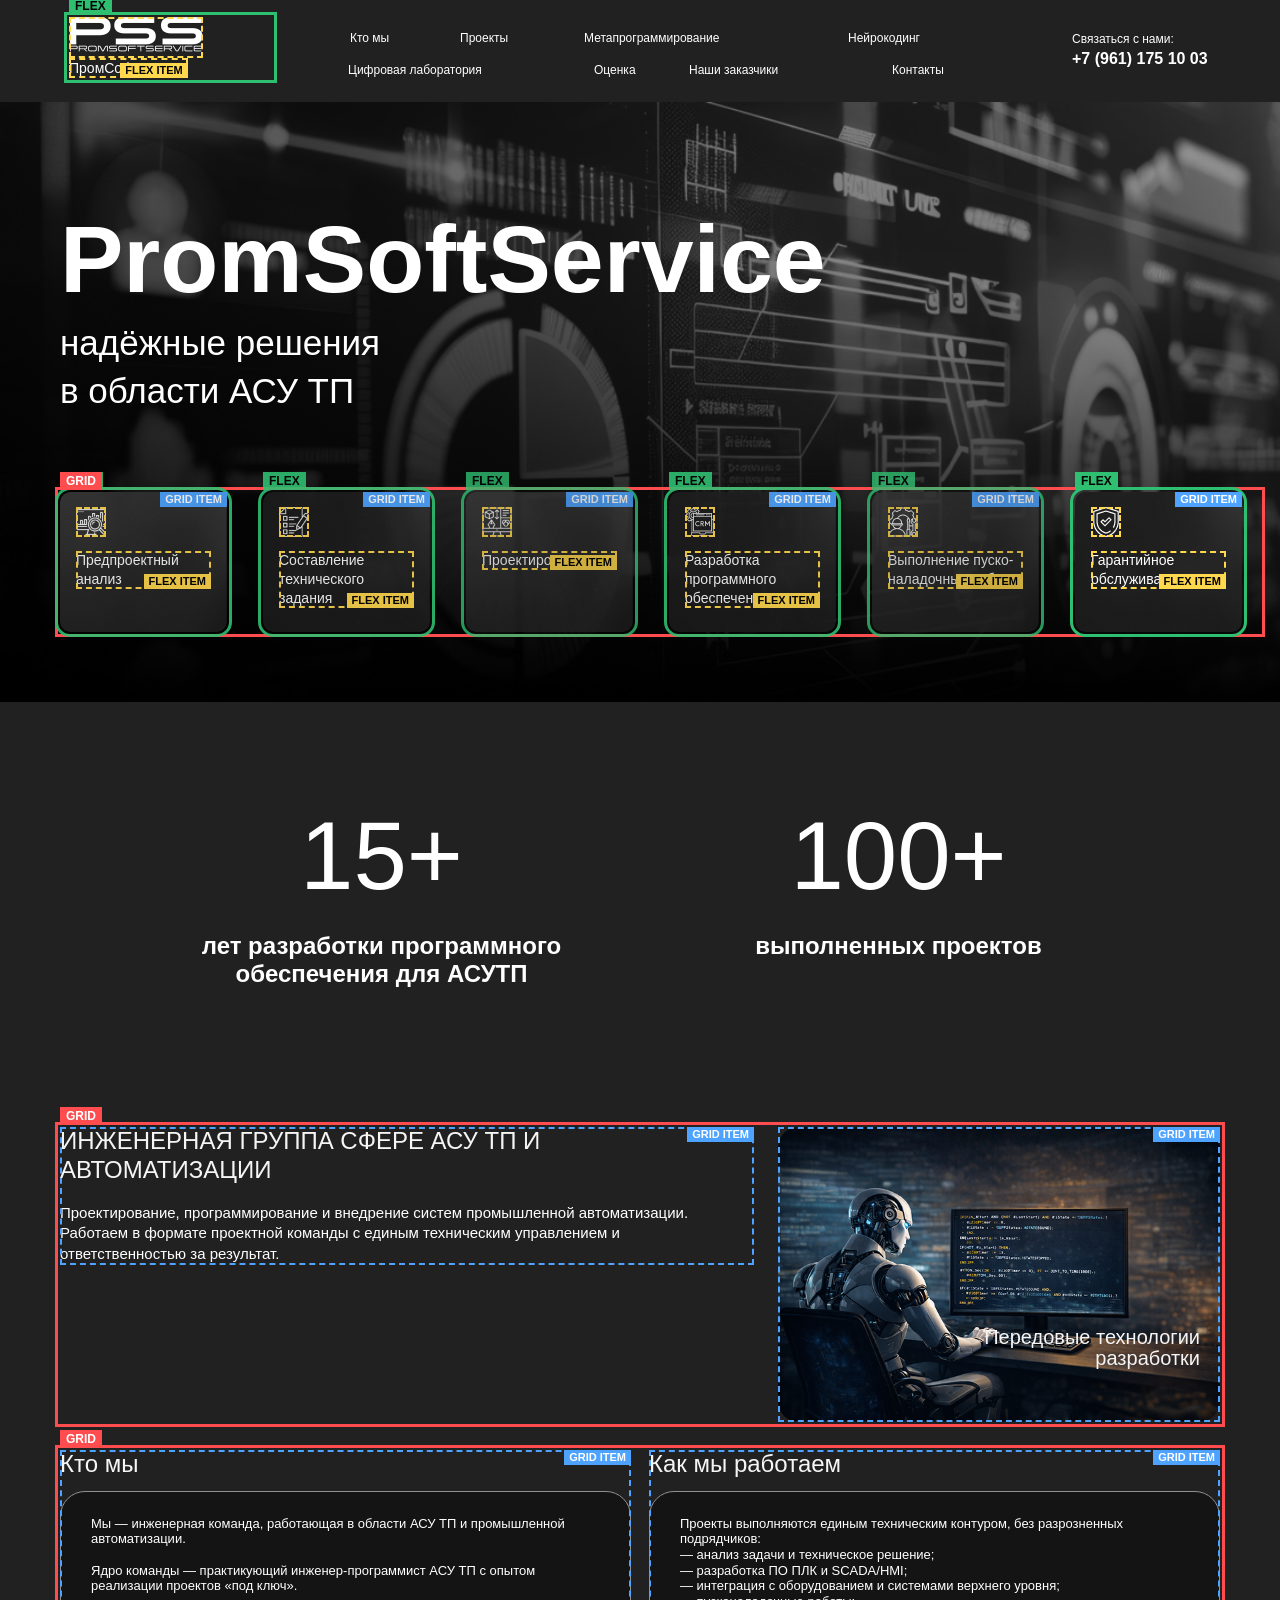
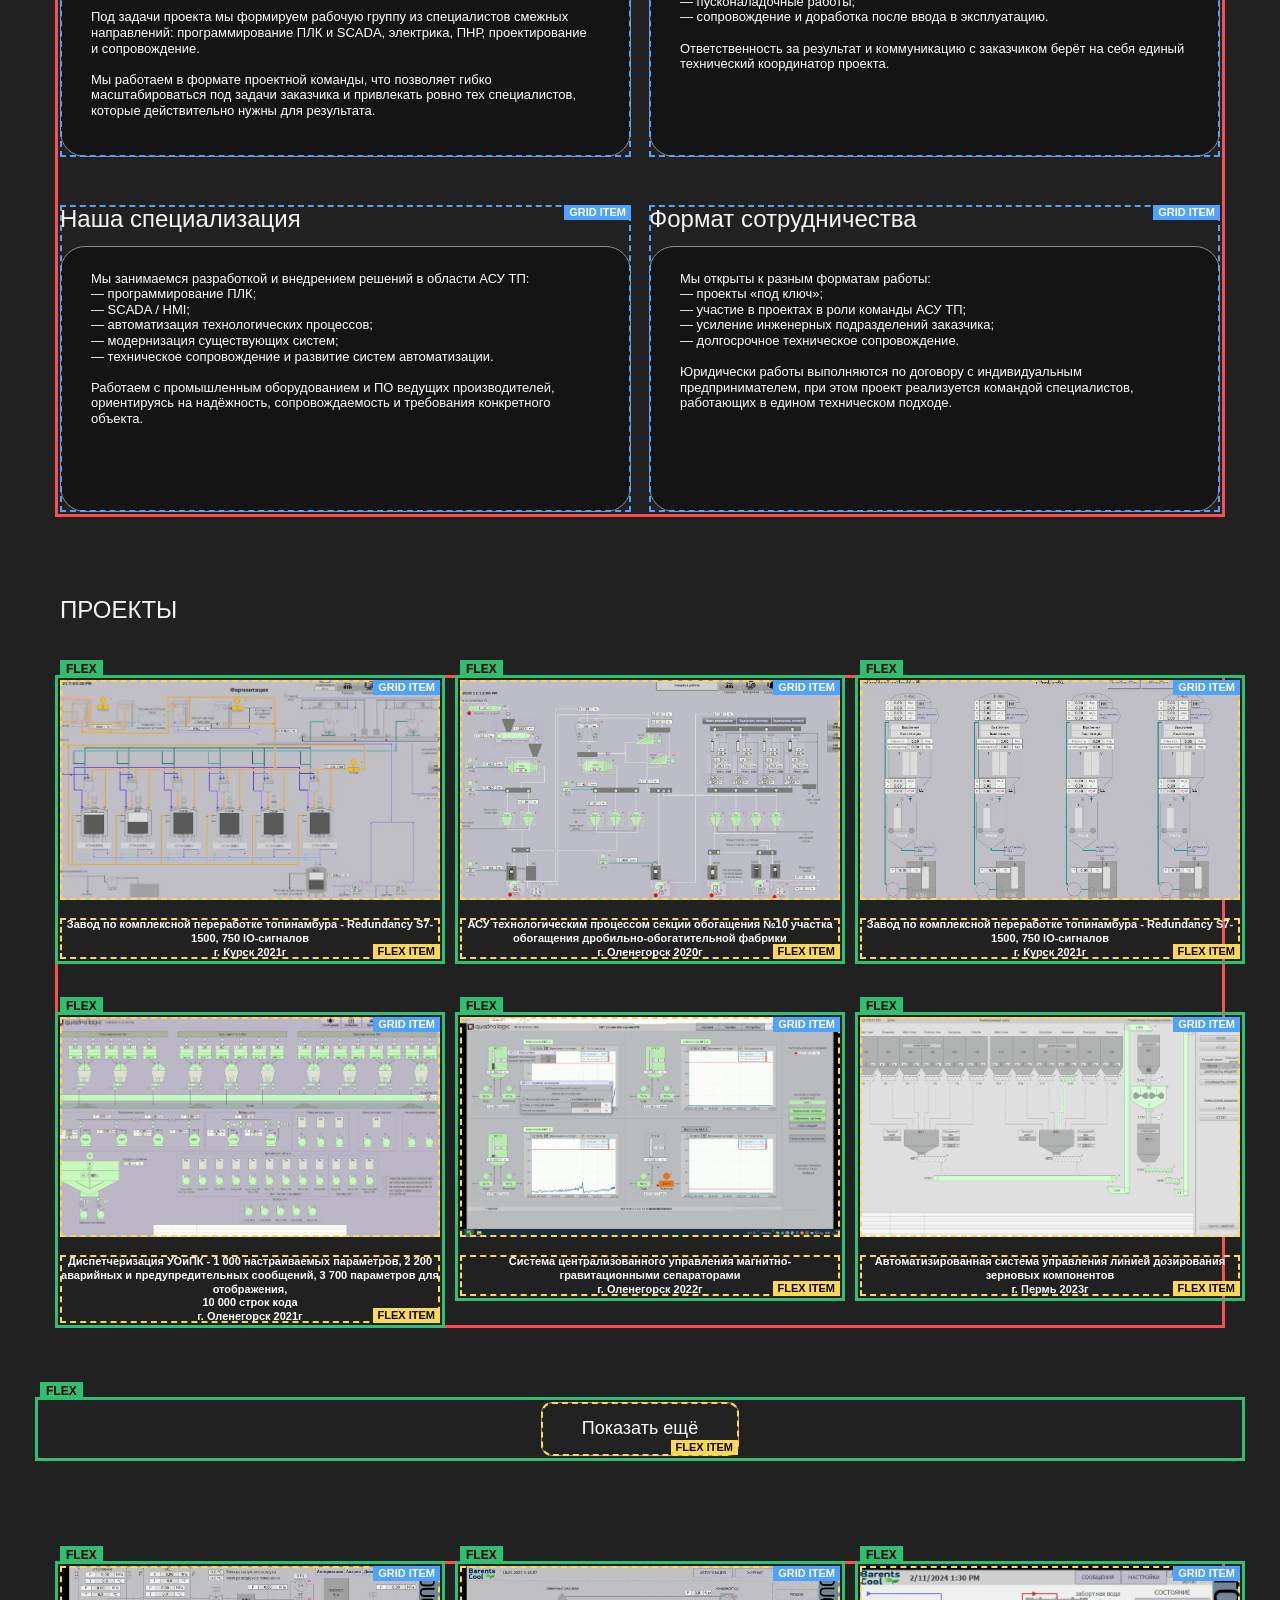
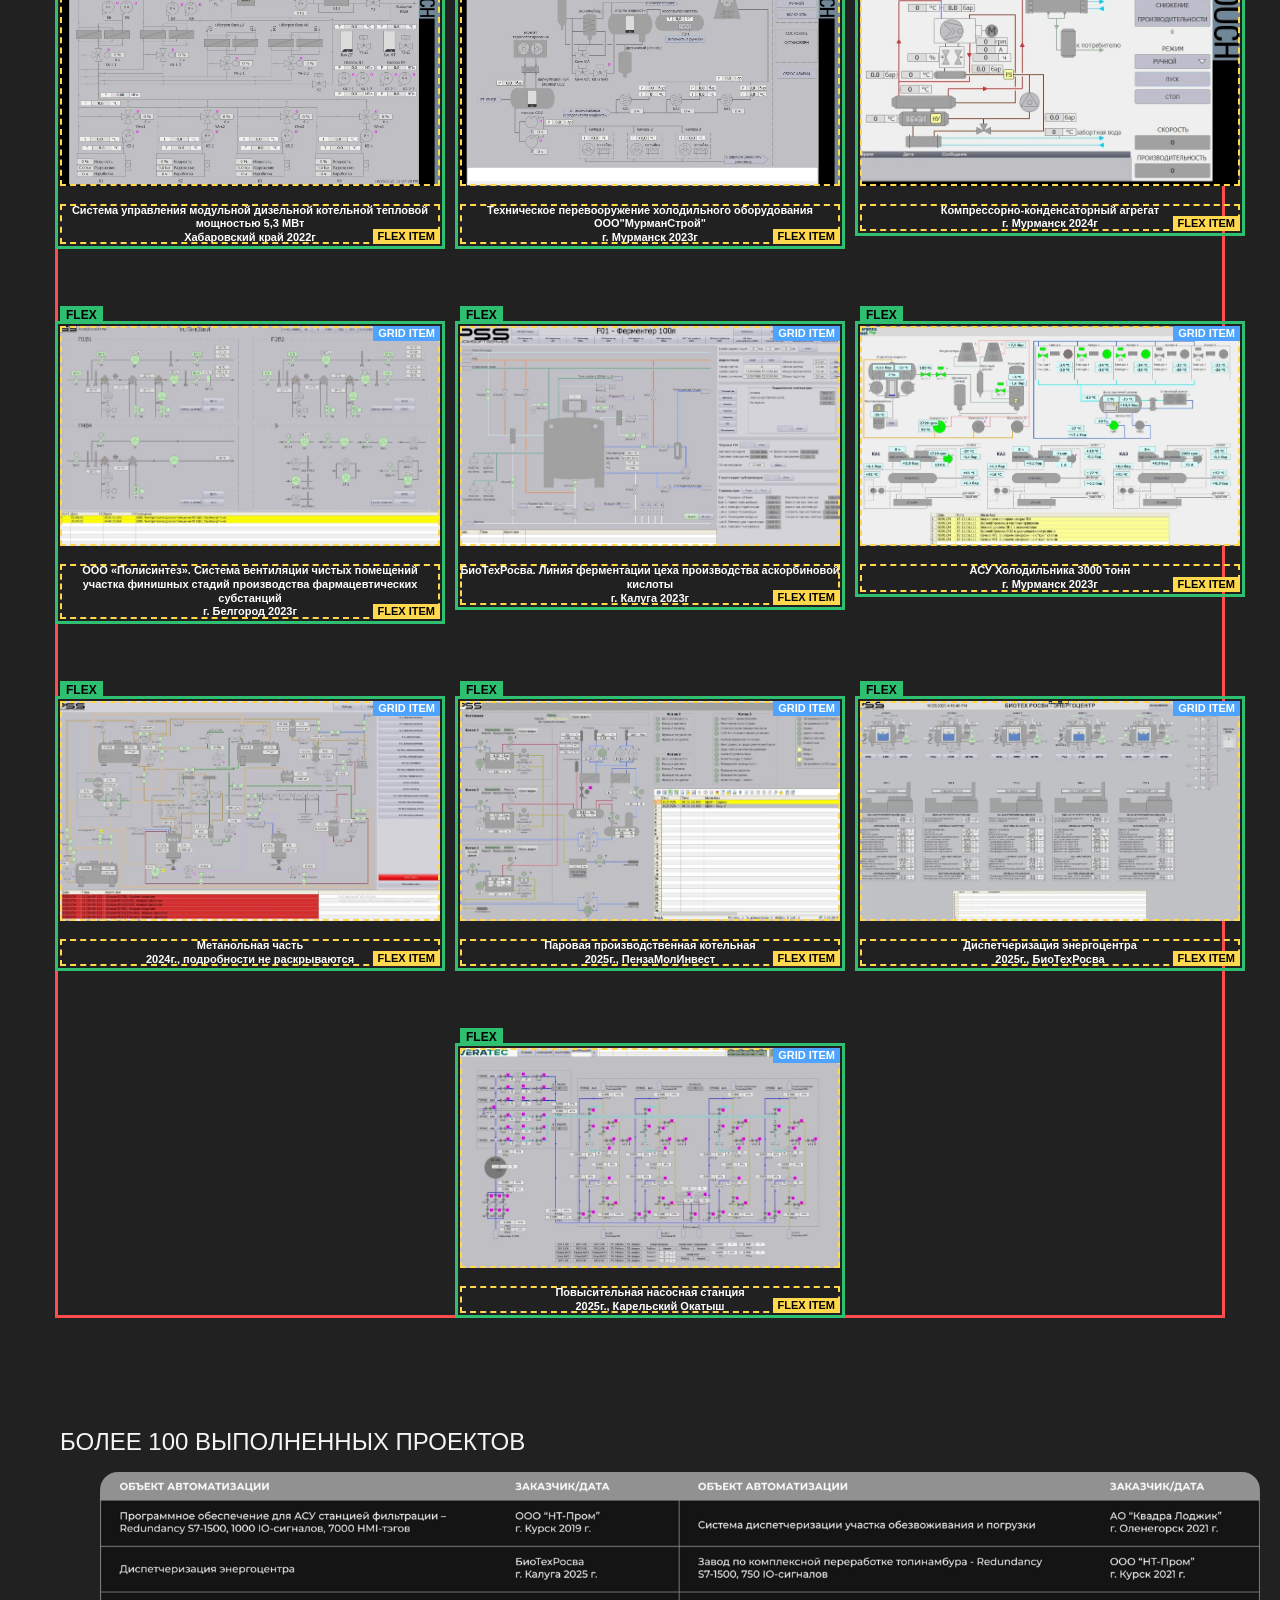
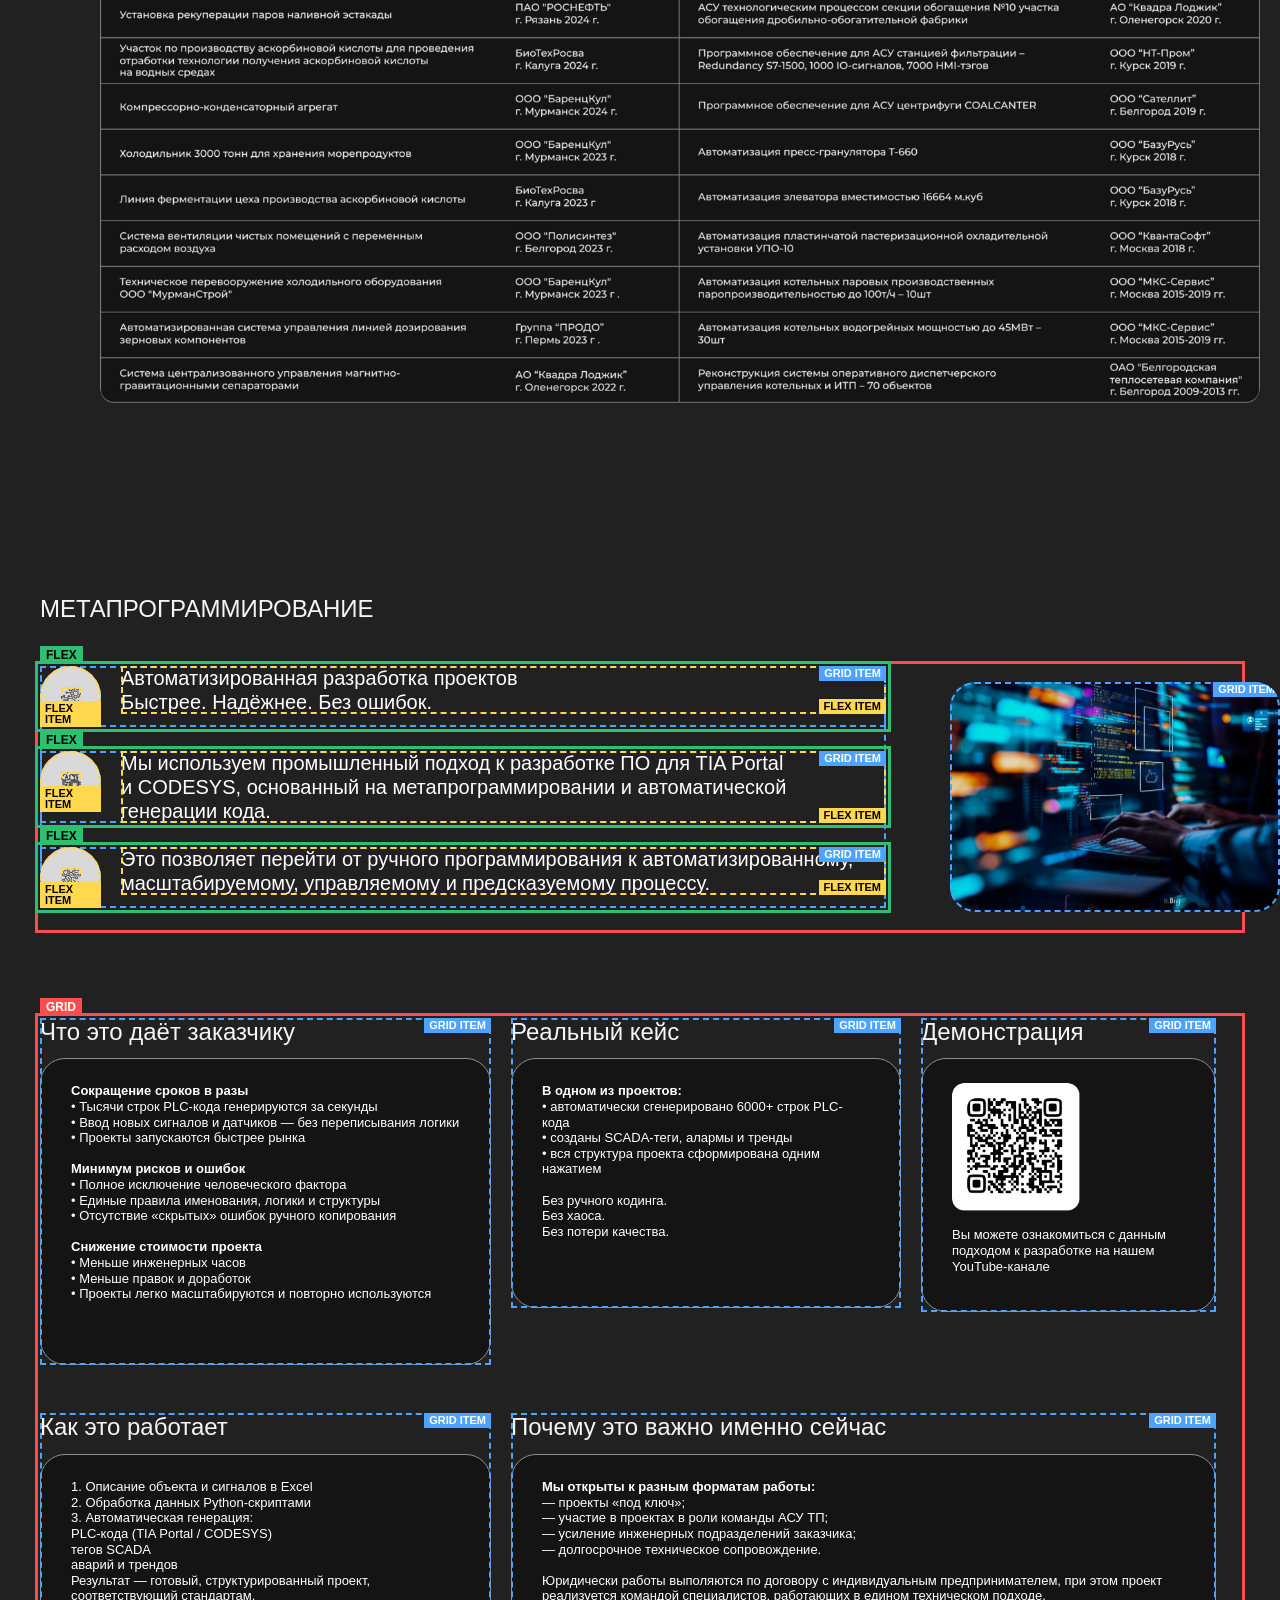
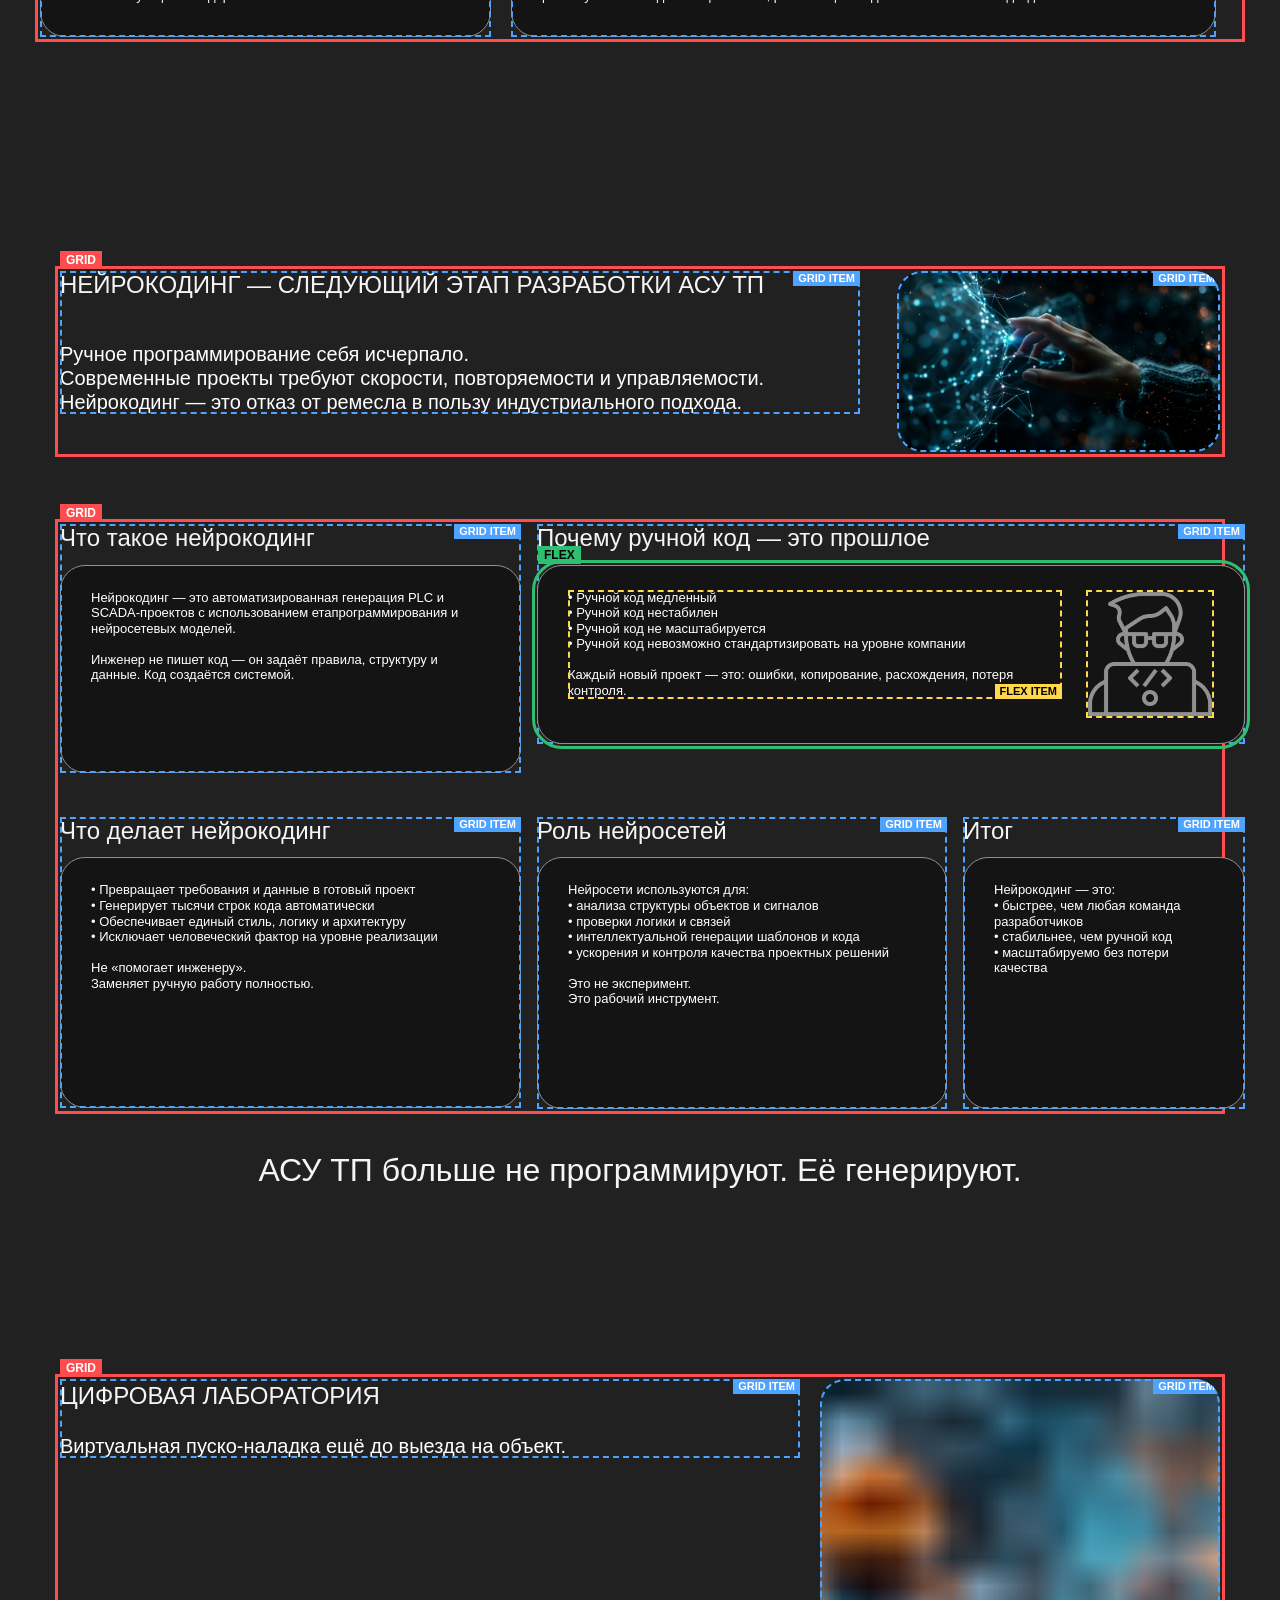
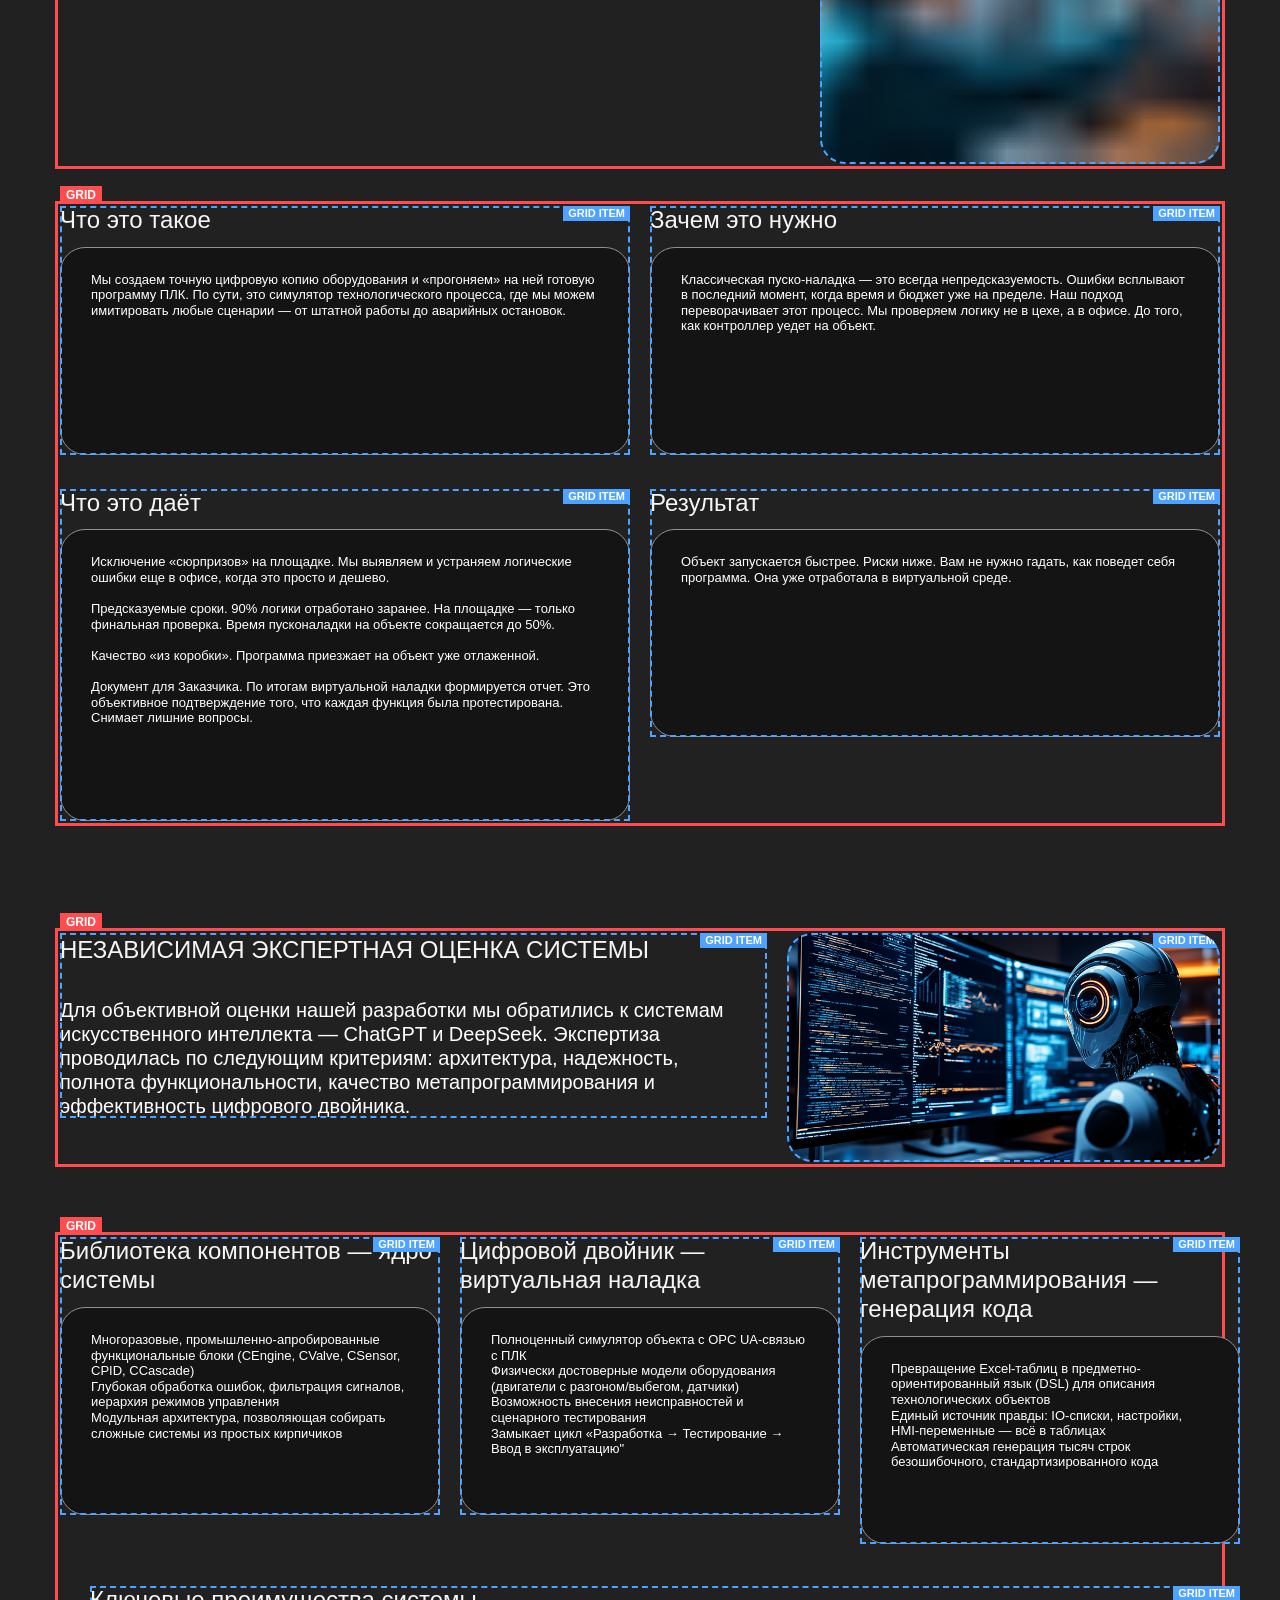
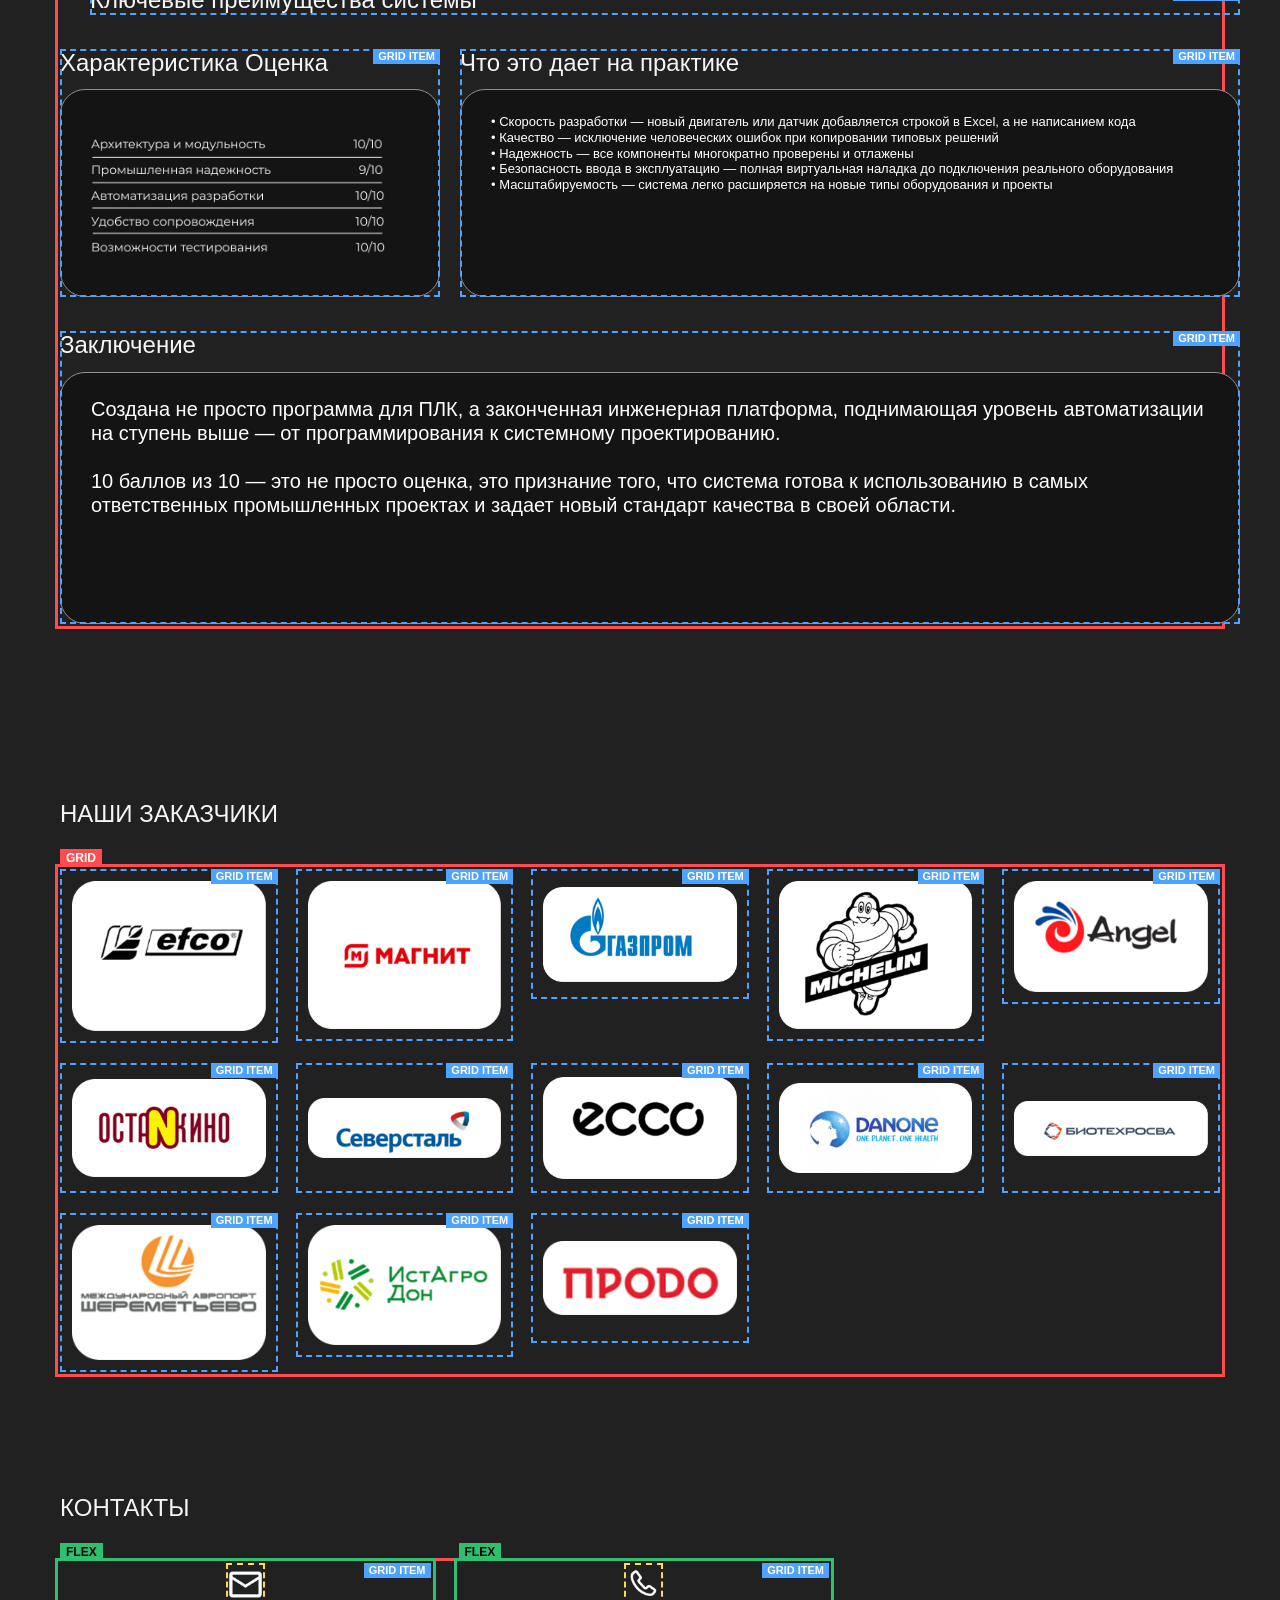
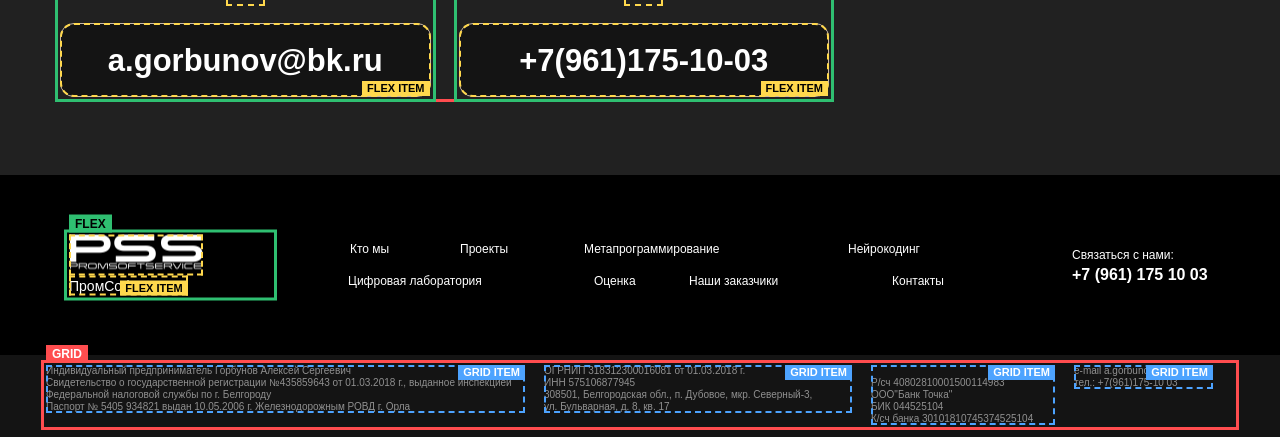
==== commit 4106df34: "Ковыряем" ====
--- a/index.html
+++ b/index.html
@@ -74,27 +74,27 @@
 </div>
 </section>
 <section aria-label="О компании в цифрах" class="experience" id="rec1826612561">
-<div class="experience__shell">
-<div class="experience__value experience__value--left">15+</div>
-<div class="experience__value experience__value--right">100+</div>
-<div class="experience__caption experience__caption--left">лет разработки программного обеспечения для АСУТП</div>
-<div class="experience__caption experience__caption--right">выполненных проектов</div>
+<div class="experience__shell section__shell">
+<div class="experience__value experience__value--left stat-card__value">15+</div>
+<div class="experience__value experience__value--right stat-card__value">100+</div>
+<div class="experience__caption experience__caption--left stat-card__caption">лет разработки программного обеспечения для АСУТП</div>
+<div class="experience__caption experience__caption--right stat-card__caption">выполненных проектов</div>
 
 </div>
 </section>
 <section aria-label="Кто мы" class="about-section" id="rec1826666881">
 <div class="section__shell">
-<div class="section__intro-layout about-section__intro-layout">
-  <div class="about-section__intro-copy">
-    <h2 class="section__title">ИНЖЕНЕРНАЯ ГРУППА СФЕРЕ АСУ ТП И АВТОМАТИЗАЦИИ</h2>
-    <p class="section__comment">Проектирование, программирование и внедрение систем промышленной автоматизации. Работаем в формате проектной команды с единым техническим управлением и ответственностью за результат.</p>
+<div class="section__intro-layout section__intro-layout--text-media section__intro-layout--media-lg about-section__intro-layout">
+  <div class="section__intro-copy">
+    <h2 class="section__title section__title--md">ИНЖЕНЕРНАЯ ГРУППА СФЕРЕ АСУ ТП И АВТОМАТИЗАЦИИ</h2>
+    <p class="section__comment section__comment--wide">Проектирование, программирование и внедрение систем промышленной автоматизации. Работаем в формате проектной команды с единым техническим управлением и ответственностью за результат.</p>
   </div>
   <figure class="about-section__intro-media">
     <img alt="" aria-hidden="true" src="assets/img/image_124_4.png"/>
     <figcaption class="about-section__intro-caption">Передовые технологии разработки</figcaption>
   </figure>
 </div>
-<div class="section__blocks-grid about-section__grid">
+<div class="section__blocks-grid section__blocks-grid--2 about-section__grid">
 <article class="section__block"><h3 class="section__block-title">Кто мы</h3><div class="section__block-body"><p class="section__block-text"> Мы — инженерная команда, работающая в области АСУ ТП и промышленной автоматизации.<br/><br/>Ядро команды — практикующий инженер-программист АСУ ТП с опытом реализации проектов «под ключ».<br/><br/>Под задачи проекта мы формируем рабочую группу из специалистов смежных направлений: программирование ПЛК и SCADA, электрика, ПНР, проектирование и сопровождение.<br/><br/>Мы работаем в формате проектной команды, что позволяет гибко масштабироваться под задачи заказчика и привлекать ровно тех специалистов, которые действительно нужны для результата. </p></div></article>
 <article class="section__block"><h3 class="section__block-title">Как мы работаем</h3><div class="section__block-body"><p class="section__block-text"> Проекты выполняются единым техническим контуром, без разрозненных подрядчиков:<br/>— анализ задачи и техническое решение;<br/>— разработка ПО ПЛК и SCADA/HMI;<br/>— интеграция с оборудованием и системами верхнего уровня;<br/>— пусконаладочные работы;<br/>— сопровождение и доработка после ввода в эксплуатацию.<br/><br/>Ответственность за результат и коммуникацию с заказчиком берёт на себя единый технический координатор проекта. </p></div></article>
 <article class="section__block"><h3 class="section__block-title">Наша специализация</h3><div class="section__block-body"><p class="section__block-text"> Мы занимаемся разработкой и внедрением решений в области АСУ ТП:<br/>— программирование ПЛК;<br/>— SCADA / HMI;<br/>— автоматизация технологических процессов;<br/>— модернизация существующих систем;<br/>— техническое сопровождение и развитие систем автоматизации.<br/><br/>Работаем с промышленным оборудованием и ПО ведущих производителей, ориентируясь на надёжность, сопровождаемость и требования конкретного объекта. </p></div></article>
@@ -104,8 +104,8 @@
 </section>
 <section aria-label="Проекты" class="projects-section" id="rec1832008791">
 <div class="section__shell">
-<h2 class="section__title">ПРОЕКТЫ</h2>
-<div class="section__cards-grid projects-section__grid">
+<h2 class="section__title section__title--md">ПРОЕКТЫ</h2>
+<div class="section__cards-grid section__cards-grid--projects projects-section__grid">
 <article class="projects__card projects__card--1">
 <img alt="" aria-hidden="true" src="assets/img/image_2026-01-27_00-_46.png"/>
 <p class="projects__caption"> Завод по комплексной переработке топинамбура - Redundancy S7-1500, 750 IO-сигналов<br/>г. Курск 2021г </p>
@@ -140,7 +140,7 @@
 </section>
 <section aria-label="Продолжение проектов" class="projects-section" id="rec1832048871">
 <div class="section__shell section__shell--continuation">
-<div class="section__cards-grid projects-section__grid projects-section__grid--continuation">
+<div class="section__cards-grid section__cards-grid--projects projects-section__grid projects-section__grid--continuation">
 <article class="projects__card projects__card--more-1">
 <img alt="" aria-hidden="true" src="assets/img/image_2026-01-27_00-_40.png"/>
 <p class="projects__caption"> Система управления модульной дизельной котельной тепловой мощностью 5,3 МВт<br/>Хабаровский край 2022г </p>
@@ -197,7 +197,7 @@
 <section aria-label="Метапрограммирование" class="meta-section" id="rec1826693731">
 <div class="section__shell">
 <h2 class="section__title">МЕТАПРОГРАММИРОВАНИЕ</h2>
-<div class="section__intro-layout meta-section__intro-layout">
+<div class="section__intro-layout section__intro-layout--text-media section__intro-layout--media-sm meta-section__intro-layout">
   <div class="section__group section__group--points">
     <article class="section__item section__item--point">
       <div class="section__item-row">
@@ -229,15 +229,15 @@
   </figure>
 </div>
 
-<div class="section__blocks-grid meta-section__blocks-grid">
-<article class="section__block meta-section__block meta-section__block--benefits"><h3 class="section__block-title">Что это даёт заказчику</h3>
+<div class="section__blocks-grid section__blocks-grid--3-asymmetric meta-section__blocks-grid">
+<article class="section__block section__block--accent section__block--feature"><h3 class="section__block-title">Что это даёт заказчику</h3>
 <div class="section__block-body"><p class="section__block-text">
 <strong>Сокращение сроков в разы</strong><br/>• Тысячи строк PLC-кода генерируются за секунды<br/>• Ввод новых сигналов и датчиков — без переписывания логики<br/>• Проекты запускаются быстрее рынка<br/><br/><strong>Минимум рисков и ошибок</strong><br/>• Полное исключение человеческого фактора<br/>• Единые правила именования, логики и структуры<br/>• Отсутствие «скрытых» ошибок ручного копирования<br/><br/><strong>Снижение стоимости проекта</strong><br/>• Меньше инженерных часов<br/>• Меньше правок и доработок<br/>• Проекты легко масштабируются и повторно используются </p></div></article>
-<article class="section__block meta-section__block meta-section__block--case"><h3 class="section__block-title">Реальный кейс</h3><div class="section__block-body"><p class="section__block-text">
+<article class="section__block section__block--compact section__block--case-study"><h3 class="section__block-title">Реальный кейс</h3><div class="section__block-body"><p class="section__block-text">
 <strong>В одном из проектов: </strong><br/>• автоматически сгенерировано 6000+ строк PLC-кода<br/>• созданы SCADA-теги, алармы и тренды<br/>• вся структура проекта сформирована одним нажатием<br/><br/>Без ручного кодинга.<br/>Без хаоса.<br/>Без потери качества. </p></div></article>
-<article class="section__block meta-section__block meta-section__block--demo"><h3 class="section__block-title">Демонстрация</h3><div class="section__block-body"><img alt="" aria-hidden="true" class="meta-section__demo-icon" src="assets/img/_1_22.png"/><p class="section__block-text"> Вы можете ознакомиться с данным подходом к разработке на нашем YouTube-канале </p></div></article>
-<article class="section__block meta-section__block meta-section__block--how"><h3 class="section__block-title">Как это работает</h3><div class="section__block-body"><p class="section__block-text"> 1. Описание объекта и сигналов в Excel<br/>2. Обработка данных Python-скриптами<br/>3. Автоматическая генерация:<br/>PLC-кода (TIA Portal / CODESYS)<br/>тегов SCADA<br/>аварий и трендов<br/>Результат — готовый, структурированный проект, соответствующий стандартам. </p></div></article>
-<article class="section__block section__block--span-2 meta-section__block meta-section__block--why"><h3 class="section__block-title">Почему это важно именно сейчас</h3><div class="section__block-body"><p class="section__block-text">
+<article class="section__block section__block--media"><h3 class="section__block-title">Демонстрация</h3><div class="section__block-body"><img alt="" aria-hidden="true" class="meta-section__demo-icon" src="assets/img/_1_22.png"/><p class="section__block-text"> Вы можете ознакомиться с данным подходом к разработке на нашем YouTube-канале </p></div></article>
+<article class="section__block section__block--compact section__block--note"><h3 class="section__block-title">Как это работает</h3><div class="section__block-body"><p class="section__block-text"> 1. Описание объекта и сигналов в Excel<br/>2. Обработка данных Python-скриптами<br/>3. Автоматическая генерация:<br/>PLC-кода (TIA Portal / CODESYS)<br/>тегов SCADA<br/>аварий и трендов<br/>Результат — готовый, структурированный проект, соответствующий стандартам. </p></div></article>
+<article class="section__block section__block--span-2 section__block--compact section__block--note"><h3 class="section__block-title">Почему это важно именно сейчас</h3><div class="section__block-body"><p class="section__block-text">
 <strong>Мы открыты к разным форматам работы:</strong><br/>— проекты «под ключ»;<br/>— участие в проектах в роли команды АСУ ТП;<br/>— усиление инженерных подразделений заказчика;<br/>— долгосрочное техническое сопровождение.<br/><br/>Юридически работы выполяются по договору с индивидуальным предпринимателем, при этом проект реализуется командой специалистов, работающих в едином техническом подходе. </p></div></article>
 </div>
 
@@ -245,56 +245,56 @@
 </section>
 <section aria-label="Нейрокодинг" class="neuro-section" id="rec1826717101">
 <div class="section__shell">
-<div class="section__intro-layout neuro-section__intro-layout">
-  <div class="neuro-section__intro-copy">
-    <header class="section__title">НЕЙРОКОДИНГ — СЛЕДУЮЩИЙ ЭТАП РАЗРАБОТКИ АСУ ТП</header>
-    <p class="section__comment"> Ручное программирование себя исчерпало.<br/>Современные проекты требуют скорости, повторяемости и управляемости.<br/>Нейрокодинг — это отказ от ремесла в пользу индустриального подхода. </p>
+<div class="section__intro-layout section__intro-layout--text-media section__intro-layout--media-sm neuro-section__intro-layout">
+  <div class="section__intro-copy">
+    <header class="section__title section__title--md">НЕЙРОКОДИНГ — СЛЕДУЮЩИЙ ЭТАП РАЗРАБОТКИ АСУ ТП</header>
+    <p class="section__comment section__comment--lead"> Ручное программирование себя исчерпало.<br/>Современные проекты требуют скорости, повторяемости и управляемости.<br/>Нейрокодинг — это отказ от ремесла в пользу индустриального подхода. </p>
   </div>
   <article aria-label="Акцентный визуальный блок" class="section__media section__media--neuro">
     <img alt="" aria-hidden="true" class="neuro-section__image-bg" src="assets/img/big-data-concept-dig_4.png"/>
   </article>
 </div>
-<div class="section__blocks-grid neuro-section__blocks-grid">
-  <article class="section__block neuro-section__block neuro-section__block--definition"><h3 class="section__block-title">Что такое нейрокодинг</h3><div class="section__block-body"><p class="section__block-text"> Нейрокодинг — это автоматизированная генерация PLC и SCADA-проектов с использованием етапрограммирования и нейросетевых моделей.<br/><br/>Инженер не пишет код — он задаёт правила, структуру и данные. Код создаётся системой. </p></div></article>
-  <article class="section__block section__block--span-2 neuro-section__block neuro-section__block--manual-code"><h3 class="section__block-title">Почему ручной код — это прошлое</h3><div class="section__block-body section__block-body--split"><p class="section__block-text"> • Ручной код медленный<br/>• Ручной код нестабилен<br/>• Ручной код не масштабируется<br/>• Ручной код невозможно стандартизировать на уровне компании<br/><br/>Каждый новый проект — это: ошибки, копирование, расхождения, потеря контроля. </p><img alt="" aria-hidden="true" class="section__block-media neuro-section__code-image" src="assets/img/coding_1.png"/></div></article>
-  <article class="section__block neuro-section__block neuro-section__block--does"><h3 class="section__block-title">Что делает нейрокодинг</h3><div class="section__block-body"><p class="section__block-text"> • Превращает требования и данные в готовый проект<br/>• Генерирует тысячи строк кода автоматически<br/>• Обеспечивает единый стиль, логику и архитектуру<br/>• Исключает человеческий фактор на уровне реализации<br/><br/>Не «помогает инженеру».<br/>Заменяет ручную работу полностью. </p></div></article>
-  <article class="section__block neuro-section__block neuro-section__block--ai"><h3 class="section__block-title">Роль нейросетей</h3><div class="section__block-body"><p class="section__block-text"> Нейросети используются для:<br/>• анализа структуры объектов и сигналов<br/>• проверки логики и связей<br/>• интеллектуальной генерации шаблонов и кода<br/>• ускорения и контроля качества проектных решений<br/><br/>Это не эксперимент.<br/>Это рабочий инструмент. </p></div></article>
-  <article class="section__block neuro-section__block neuro-section__block--result"><h3 class="section__block-title">Итог</h3><div class="section__block-body"><p class="section__block-text"> Нейрокодинг — это:<br/>• быстрее, чем любая команда разработчиков<br/>• стабильнее, чем ручной код<br/>• масштабируемо без потери качества </p></div></article>
+<div class="section__blocks-grid section__blocks-grid--3-asymmetric neuro-section__blocks-grid">
+  <article class="section__block section__block--compact"><h3 class="section__block-title">Что такое нейрокодинг</h3><div class="section__block-body"><p class="section__block-text"> Нейрокодинг — это автоматизированная генерация PLC и SCADA-проектов с использованием етапрограммирования и нейросетевых моделей.<br/><br/>Инженер не пишет код — он задаёт правила, структуру и данные. Код создаётся системой. </p></div></article>
+  <article class="section__block section__block--span-2 section__block--split"><h3 class="section__block-title">Почему ручной код — это прошлое</h3><div class="section__block-body section__block-body--split"><p class="section__block-text"> • Ручной код медленный<br/>• Ручной код нестабилен<br/>• Ручной код не масштабируется<br/>• Ручной код невозможно стандартизировать на уровне компании<br/><br/>Каждый новый проект — это: ошибки, копирование, расхождения, потеря контроля. </p><img alt="" aria-hidden="true" class="section__block-media neuro-section__code-image" src="assets/img/coding_1.png"/></div></article>
+  <article class="section__block section__block--accent section__block--explain"><h3 class="section__block-title">Что делает нейрокодинг</h3><div class="section__block-body"><p class="section__block-text"> • Превращает требования и данные в готовый проект<br/>• Генерирует тысячи строк кода автоматически<br/>• Обеспечивает единый стиль, логику и архитектуру<br/>• Исключает человеческий фактор на уровне реализации<br/><br/>Не «помогает инженеру».<br/>Заменяет ручную работу полностью. </p></div></article>
+  <article class="section__block section__block--accent"><h3 class="section__block-title">Роль нейросетей</h3><div class="section__block-body"><p class="section__block-text"> Нейросети используются для:<br/>• анализа структуры объектов и сигналов<br/>• проверки логики и связей<br/>• интеллектуальной генерации шаблонов и кода<br/>• ускорения и контроля качества проектных решений<br/><br/>Это не эксперимент.<br/>Это рабочий инструмент. </p></div></article>
+  <article class="section__block section__block--accent"><h3 class="section__block-title">Итог</h3><div class="section__block-body"><p class="section__block-text"> Нейрокодинг — это:<br/>• быстрее, чем любая команда разработчиков<br/>• стабильнее, чем ручной код<br/>• масштабируемо без потери качества </p></div></article>
 </div>
 <p class="section__final">АСУ ТП больше не программируют. Её генерируют.</p>
 </div>
 </section>
 <section aria-label="Цифровая лаборатория" class="lab-section" id="rec1989125091">
 <div class="section__shell">
-<div class="section__intro-layout lab-section__intro-layout">
-  <div class="lab-section__intro-copy">
-    <h2 class="section__title">ЦИФРОВАЯ ЛАБОРАТОРИЯ</h2>
-    <p class="section__comment">Виртуальная пуско-наладка ещё до выезда на объект.</p>
+<div class="section__intro-layout section__intro-layout--text-media section__intro-layout--media-md lab-section__intro-layout">
+  <div class="section__intro-copy">
+    <h2 class="section__title section__title--md">ЦИФРОВАЯ ЛАБОРАТОРИЯ</h2>
+    <p class="section__comment section__comment--lead">Виртуальная пуско-наладка ещё до выезда на объект.</p>
   </div>
   <article aria-label="Акцентный визуальный блок" class="section__media lab-section__intro-media">
     <img alt="" aria-hidden="true" src="assets/img/image_130_8.png"/>
   </article>
 </div>
-<div class="section__blocks-grid lab-section__blocks-grid">
-  <article class="section__block lab-section__block lab-section__block--what">
+<div class="section__blocks-grid section__blocks-grid--2 lab-section__blocks-grid">
+  <article class="section__block section__block--compact">
     <h3 class="section__block-title">Что это такое</h3>
     <div class="section__block-body">
       <p class="section__block-text"> Мы создаем точную цифровую копию оборудования и «прогоняем» на ней готовую программу ПЛК. По сути, это симулятор технологического процесса, где мы можем имитировать любые сценарии — от штатной работы до аварийных остановок. </p>
     </div>
   </article>
-  <article class="section__block lab-section__block lab-section__block--why">
+  <article class="section__block section__block--compact">
     <h3 class="section__block-title">Зачем это нужно</h3>
     <div class="section__block-body">
       <p class="section__block-text"> Классическая пуско-наладка — это всегда непредсказуемость. Ошибки всплывают в последний момент, когда время и бюджет уже на пределе. Наш подход переворачивает этот процесс. Мы проверяем логику не в цехе, а в офисе. До того, как контроллер уедет на объект. </p>
     </div>
   </article>
-  <article class="section__block lab-section__block lab-section__block--benefits">
+  <article class="section__block section__block--accent section__block--benefits-panel">
     <h3 class="section__block-title">Что это даёт</h3>
     <div class="section__block-body">
       <p class="section__block-text"> Исключение «сюрпризов» на площадке. Мы выявляем и устраняем логические ошибки еще в офисе, когда это просто и дешево.<br/><br/> Предсказуемые сроки. 90% логики отработано заранее. На площадке — только финальная проверка. Время пусконаладки на объекте сокращается до 50%.<br/><br/>Качество «из коробки». Программа приезжает на объект уже отлаженной.<br/><br/>Документ для Заказчика. По итогам виртуальной наладки формируется отчет. Это объективное подтверждение того, что каждая функция была протестирована. Снимает лишние вопросы. </p>
     </div>
   </article>
-  <article class="section__block lab-section__block lab-section__block--result">
+  <article class="section__block section__block--compact">
     <h3 class="section__block-title">Результат</h3>
     <div class="section__block-body">
       <p class="section__block-text"> Объект запускается быстрее. Риски ниже. Вам не нужно гадать, как поведет себя программа. Она уже отработала в виртуальной среде. </p>
@@ -305,31 +305,31 @@
 </section>
 <section aria-label="Независимая экспертная оценка системы" class="review-section" id="rec1988978301">
 <div class="section__shell">
-<div class="section__intro-layout review-section__intro-layout">
-  <div class="review-section__intro-copy">
-    <h2 class="section__title">НЕЗАВИСИМАЯ ЭКСПЕРТНАЯ ОЦЕНКА СИСТЕМЫ</h2>
-    <p class="section__comment"> Для объективной оценки нашей разработки мы обратились к системам искусственного интеллекта — ChatGPT и DeepSeek. Экспертиза проводилась по следующим критериям: архитектура, надежность, полнота функциональности, качество метапрограммирования и эффективность цифрового двойника. </p>
+<div class="section__intro-layout section__intro-layout--text-media section__intro-layout--media-lg review-section__intro-layout">
+  <div class="section__intro-copy">
+    <h2 class="section__title section__title--md section__title--narrow">НЕЗАВИСИМАЯ ЭКСПЕРТНАЯ ОЦЕНКА СИСТЕМЫ</h2>
+    <p class="section__comment section__comment--lead section__comment--wide"> Для объективной оценки нашей разработки мы обратились к системам искусственного интеллекта — ChatGPT и DeepSeek. Экспертиза проводилась по следующим критериям: архитектура, надежность, полнота функциональности, качество метапрограммирования и эффективность цифрового двойника. </p>
   </div>
   <article aria-label="Акцентный визуальный блок" class="section__media review-section__intro-media">
     <img alt="" aria-hidden="true" src="assets/img/image_129_6.png"/>
   </article>
 </div>
-<div class="section__blocks-grid review-section__blocks-grid">
-  <article class="section__block review-section__block review-section__block--library">
+<div class="section__blocks-grid section__blocks-grid--3 review-section__blocks-grid">
+  <article class="section__block section__block--compact">
     <h3 class="section__block-title">Библиотека компонентов — ядро системы</h3>
     <div class="section__block-body">
       <p class="section__block-text"> Многоразовые, промышленно-апробированные функциональные блоки (CEngine, CValve, CSensor, CPID, CCascade)<br/>Глубокая обработка ошибок, фильтрация сигналов, иерархия режимов управления<br/>Модульная архитектура, позволяющая собирать сложные системы из простых кирпичиков </p>
     </div>
   </article>
 
-  <article class="section__block review-section__block review-section__block--digital-twin">
+  <article class="section__block section__block--compact">
     <h3 class="section__block-title">Цифровой двойник — виртуальная наладка</h3>
     <div class="section__block-body">
       <p class="section__block-text"> Полноценный симулятор объекта с OPC UA-связью с ПЛК<br/>Физически достоверные модели оборудования (двигатели с разгоном/выбегом, датчики)<br/>Возможность внесения неисправностей и сценарного тестирования<br/>Замыкает цикл «Разработка → Тестирование → Ввод в эксплуатацию" </p>
     </div>
   </article>
 
-  <article class="section__block review-section__block review-section__block--metaprogramming">
+  <article class="section__block section__block--compact">
     <h3 class="section__block-title">Инструменты метапрограммирования — генерация кода</h3>
     <div class="section__block-body">
       <p class="section__block-text"> Превращение Excel-таблиц в предметно-ориентированный язык (DSL) для описания технологических объектов<br/>Единый источник правды: IO-списки, настройки, HMI-переменные — всё в таблицах<br/>Автоматическая генерация тысяч строк безошибочного, стандартизированного кода </p>
@@ -338,21 +338,21 @@
 
   <h3 class="section__subheading review-section__subheading">Ключевые преимущества системы</h3>
 
-  <article class="section__block review-section__block review-section__block--rating">
+  <article class="section__block section__block--compact section__block--center review-section__block--rating">
     <h3 class="section__block-title">Характеристика Оценка</h3>
     <div class="section__block-body">
       <img alt="" aria-hidden="true" class="review-section__rating-image" src="assets/img/png_4.png"/>
     </div>
   </article>
 
-  <article class="section__block review-section__block review-section__block--practice">
+  <article class="section__block section__block--compact review-section__block--practice">
     <h3 class="section__block-title">Что это дает на практике</h3>
     <div class="section__block-body">
       <p class="section__block-text"> • Скорость разработки — новый двигатель или датчик добавляется строкой в Excel, а не написанием кода<br/>• Качество — исключение человеческих ошибок при копировании типовых решений<br/>• Надежность — все компоненты многократно проверены и отлажены<br/>• Безопасность ввода в эксплуатацию — полная виртуальная наладка до подключения реального оборудования<br/>• Масштабируемость — система легко расширяется на новые типы оборудования и проекты </p>
     </div>
   </article>
 
-  <article class="section__block review-section__block review-section__block--conclusion">
+  <article class="section__block section__block--accent review-section__block--conclusion">
     <h3 class="section__block-title">Заключение</h3>
     <div class="section__block-body">
       <p class="section__block-text"> Создана не просто программа для ПЛК, а законченная инженерная платформа, поднимающая уровень автоматизации на ступень выше — от программирования к системному проектированию.<br/><br/>10 баллов из 10 — это не просто оценка, это признание того, что система готова к использованию в самых ответственных промышленных проектах и задает новый стандарт качества в своей области. </p>
@@ -363,28 +363,28 @@
 </section>
 <section aria-label="Наши заказчики" class="customers-section" id="rec1826724401">
 <div class="section__shell">
-<h2 class="section__title">НАШИ ЗАКАЗЧИКИ</h2>
-<div class="section__cards-grid customers-section__grid">
-  <figure class="customers-section__logo-card"><img alt="" aria-hidden="true" class="customers-section__logo" src="assets/img/image_124_5.png"/></figure>
-  <figure class="customers-section__logo-card"><img alt="" aria-hidden="true" class="customers-section__logo" src="assets/img/image_125_2.png"/></figure>
-  <figure class="customers-section__logo-card"><img alt="" aria-hidden="true" class="customers-section__logo" src="assets/img/image_126_2.png"/></figure>
-  <figure class="customers-section__logo-card"><img alt="" aria-hidden="true" class="customers-section__logo" src="assets/img/image_127_1.png"/></figure>
-  <figure class="customers-section__logo-card"><img alt="" aria-hidden="true" class="customers-section__logo" src="assets/img/image_128_2.png"/></figure>
-  <figure class="customers-section__logo-card"><img alt="" aria-hidden="true" class="customers-section__logo" src="assets/img/image_129_7.png"/></figure>
-  <figure class="customers-section__logo-card"><img alt="" aria-hidden="true" class="customers-section__logo" src="assets/img/image_123_2.png"/></figure>
-  <figure class="customers-section__logo-card"><img alt="" aria-hidden="true" class="customers-section__logo" src="assets/img/image_130_7.png"/></figure>
-  <figure class="customers-section__logo-card"><img alt="" aria-hidden="true" class="customers-section__logo" src="assets/img/image_131_1.png"/></figure>
-  <figure class="customers-section__logo-card"><img alt="" aria-hidden="true" class="customers-section__logo" src="assets/img/image_122_2.png"/></figure>
-  <figure class="customers-section__logo-card"><img alt="" aria-hidden="true" class="customers-section__logo" src="assets/img/image_132_2.png"/></figure>
-  <figure class="customers-section__logo-card"><img alt="" aria-hidden="true" class="customers-section__logo" src="assets/img/image_133_2.png"/></figure>
-  <figure class="customers-section__logo-card"><img alt="" aria-hidden="true" class="customers-section__logo" src="assets/img/image_121_2.png"/></figure>
+<h2 class="section__title section__title--md">НАШИ ЗАКАЗЧИКИ</h2>
+<div class="section__cards-grid section__cards-grid--logos customers-section__grid">
+  <figure class="customers-section__logo-card section__block section__block--logo"><img alt="" aria-hidden="true" class="customers-section__logo" src="assets/img/image_124_5.png"/></figure>
+  <figure class="customers-section__logo-card section__block section__block--logo"><img alt="" aria-hidden="true" class="customers-section__logo" src="assets/img/image_125_2.png"/></figure>
+  <figure class="customers-section__logo-card section__block section__block--logo"><img alt="" aria-hidden="true" class="customers-section__logo" src="assets/img/image_126_2.png"/></figure>
+  <figure class="customers-section__logo-card section__block section__block--logo"><img alt="" aria-hidden="true" class="customers-section__logo" src="assets/img/image_127_1.png"/></figure>
+  <figure class="customers-section__logo-card section__block section__block--logo"><img alt="" aria-hidden="true" class="customers-section__logo" src="assets/img/image_128_2.png"/></figure>
+  <figure class="customers-section__logo-card section__block section__block--logo"><img alt="" aria-hidden="true" class="customers-section__logo" src="assets/img/image_129_7.png"/></figure>
+  <figure class="customers-section__logo-card section__block section__block--logo"><img alt="" aria-hidden="true" class="customers-section__logo" src="assets/img/image_123_2.png"/></figure>
+  <figure class="customers-section__logo-card section__block section__block--logo"><img alt="" aria-hidden="true" class="customers-section__logo" src="assets/img/image_130_7.png"/></figure>
+  <figure class="customers-section__logo-card section__block section__block--logo"><img alt="" aria-hidden="true" class="customers-section__logo" src="assets/img/image_131_1.png"/></figure>
+  <figure class="customers-section__logo-card section__block section__block--logo"><img alt="" aria-hidden="true" class="customers-section__logo" src="assets/img/image_122_2.png"/></figure>
+  <figure class="customers-section__logo-card section__block section__block--logo"><img alt="" aria-hidden="true" class="customers-section__logo" src="assets/img/image_132_2.png"/></figure>
+  <figure class="customers-section__logo-card section__block section__block--logo"><img alt="" aria-hidden="true" class="customers-section__logo" src="assets/img/image_133_2.png"/></figure>
+  <figure class="customers-section__logo-card section__block section__block--logo"><img alt="" aria-hidden="true" class="customers-section__logo" src="assets/img/image_121_2.png"/></figure>
 </div>
 </div>
 </section>
 <section aria-label="Контакты" class="contacts-section" id="rec1831964741">
 <div class="section__shell">
-<h2 class="section__title">КОНТАКТЫ</h2>
-<div class="section__cards-grid contacts-section__grid">
+<h2 class="section__title section__title--md">КОНТАКТЫ</h2>
+<div class="section__cards-grid section__cards-grid--contacts contacts-section__grid">
   <article class="contacts-section__item contacts-section__item--email" aria-label="Email">
     <img alt="" aria-hidden="true" class="contacts-section__item-icon" src="assets/img/Email_2.png"/>
     <a class="contacts-section__item-panel contacts-section__item-link contacts-section__item-link--email" href="mailto:a.gorbunov@bk.ru">a.gorbunov@bk.ru</a>
--- a/styles.css
+++ b/styles.css
@@ -1,9 +1,12 @@
 :root {
   --color-bg-main: #212121;
   --color-bg-panel: #333333;
+  --color-bg-card: #141414;
   --color-overlay: rgba(0, 0, 0, 0.45);
   --color-text-main: #ffffff;
   --color-text-soft: #f5f5f5;
+  --color-border-card: #909090;
+  --color-border-accent: #cbb8a7;
   --color-burger-bg: rgba(144, 144, 144, 0.5);
 
   --font-base: Arial, sans-serif;
@@ -12,7 +15,25 @@
   --bp-mobile: 1199px;
 
   --shell-desktop: 1200px;
+  --shell-max: 1200px;
   --section-shell: 1200px;
+  --section-padding-x: 20px;
+  --section-padding-y: 56px;
+  --section-padding-x-mobile: 16px;
+
+  --grid-gap-sm: 18px;
+  --grid-gap-md: 24px;
+  --grid-gap-lg: 34px;
+  --grid-gap-xl: 48px;
+
+  --title-size-xl: 95px;
+  --title-size-lg: 32px;
+  --title-size-md: 24px;
+  --text-size-lg: 20px;
+  --text-size-md: 15px;
+  --text-size-sm: 13px;
+  --line-height-title: 1.2;
+  --line-height-text: 1.2;
 
   --header-height: 100px;
   --brand-logo-w: 134px;
@@ -47,11 +68,23 @@
   --radius-card: 10px;
   --radius-figure: 20px;
   --radius-pill: 30px;
+  --card-radius: 25px;
+  --card-border: 1px solid var(--color-border-card);
+  --card-bg: var(--color-bg-card);
+  --card-padding: 24px 30px 25px;
+  --card-gap: 24px;
 
   --content-left: 20px;
   --block-title-left: 30px;
   --block-body-bg: #141414;
   --block-border-color: #909090;
+
+  --nav-gap-x: 28px;
+  --nav-gap-y: 12px;
+  --nav-font-size: 12px;
+
+  --media-radius: 25px;
+  --media-object-fit: cover;
 }
 
 @font-face {
@@ -330,15 +363,19 @@
 }
 
 .experience__shell {
-  position: relative;
+  display: grid;
+  grid-template-columns: repeat(2, minmax(0, 1fr));
+  justify-items: center;
+  align-items: start;
+  row-gap: 28px;
   width: min(100%, var(--section-shell));
   min-height: var(--stats-h-desktop);
   margin: 0 auto;
+  padding: 123px 83px 56px;
 }
 
 .experience__value {
-  position: absolute;
-  width: 340px;
+  width: 100%;
   margin: 0;
   font-family: var(--font-accent);
   font-size: 96px;
@@ -347,18 +384,8 @@
   text-align: center;
 }
 
-.experience__value--left {
-  top: 123px;
-  left: 160px;
-}
-
-.experience__value--right {
-  top: 123px;
-  left: 700px;
-}
-
 .experience__caption {
-  position: absolute;
+  width: min(100%, 495px);
   margin: 0;
   font-size: 24px;
   font-weight: 700;
@@ -366,17 +393,6 @@
   text-align: center;
 }
 
-.experience__caption--left {
-  top: 230px;
-  left: 83px;
-  width: 495px;
-}
-
-.experience__caption--right {
-  top: 230px;
-  left: 622px;
-  width: 495px;
-}
 
 .hero,
 .experience,
@@ -397,7 +413,6 @@
 }
 
 .about-section__grid {
-  grid-template-columns: repeat(2, minmax(0, 1fr));
   gap: 48px 18px;
 }
 
@@ -408,7 +423,6 @@
 
 .projects-section__grid {
   margin-top: 56px;
-  grid-template-columns: repeat(3, var(--projects-card-w));
   row-gap: var(--projects-grid-gap-y);
   column-gap: var(--projects-grid-gap-x);
 }
@@ -507,17 +521,11 @@
 }
 
 .customers-section__grid {
-  grid-template-columns: repeat(5, minmax(0, 1fr));
   gap: 20px 18px;
 }
 
 .customers-section__logo-card {
   margin: 0;
-  min-height: 130px;
-  padding: 12px;
-  display: flex;
-  align-items: center;
-  justify-content: center;
 }
 
 .customers-section__logo {
@@ -534,7 +542,6 @@
 }
 
 .contacts-section__grid {
-  grid-template-columns: repeat(2, minmax(0, 1fr));
   gap: 28px;
   max-width: 769px;
 }
@@ -751,6 +758,47 @@
   color: var(--color-text-main);
 }
 
+.section__title--lg {
+  font-size: var(--title-size-lg);
+  line-height: 1.41;
+}
+
+.section__title--md {
+  font-size: var(--title-size-md);
+  line-height: var(--line-height-title);
+}
+
+.section__title--center {
+  text-align: center;
+}
+
+.section__title--narrow {
+  max-width: 723px;
+}
+
+.section__comment--wide {
+  max-width: 685px;
+}
+
+.section__comment--compact {
+  max-width: 532px;
+}
+
+.section__comment--center {
+  margin-left: auto;
+  margin-right: auto;
+  text-align: center;
+}
+
+.section__comment--lead {
+  font-size: var(--text-size-lg);
+  line-height: var(--line-height-text);
+}
+
+.section__intro-copy {
+  min-width: 0;
+}
+
 .section__intro-layout,
 .section__blocks-grid,
 .section__cards-grid {
@@ -758,6 +806,54 @@
   align-items: start;
 }
 
+.section__intro-layout--text-media {
+  grid-template-columns: minmax(0, 1fr) auto;
+}
+
+.section__intro-layout--media-text {
+  grid-template-columns: auto minmax(0, 1fr);
+}
+
+.section__intro-layout--balanced {
+  grid-template-columns: repeat(2, minmax(0, 1fr));
+}
+
+.section__intro-layout--media-sm {
+  gap: 24px;
+}
+
+.section__intro-layout--media-md {
+  gap: 32px 20px;
+}
+
+.section__intro-layout--media-lg {
+  gap: 24px 20px;
+}
+
+.section__blocks-grid--2 {
+  grid-template-columns: repeat(2, minmax(0, 1fr));
+}
+
+.section__blocks-grid--3 {
+  grid-template-columns: repeat(3, minmax(0, 1fr));
+}
+
+.section__blocks-grid--3-asymmetric {
+  grid-template-columns: 451px 390px 295px;
+}
+
+.section__cards-grid--projects {
+  grid-template-columns: repeat(3, var(--projects-card-w));
+}
+
+.section__cards-grid--logos {
+  grid-template-columns: repeat(5, minmax(0, 1fr));
+}
+
+.section__cards-grid--contacts {
+  grid-template-columns: repeat(2, minmax(0, 1fr));
+}
+
 .experience .section__title {
   position: absolute;
   top: 430px;
@@ -789,19 +885,13 @@
   margin-bottom: 28px;
 }
 
-.about-section__intro-copy {
-  min-width: 0;
-}
 
 .about-section .section__title {
   position: relative;
   margin: 0;
-  font-size: 24px;
-  line-height: 1.2;
 }
 
 .about-section .section__comment {
-  max-width: 532px;
   margin: 18px 0 0;
   font-size: 15px;
   font-weight: 500;
@@ -844,8 +934,6 @@
 .customers-section .section__title,
 .contacts-section .section__title {
   margin: 0;
-  font-size: 24px;
-  line-height: 1.2;
 }
 
 .section__shell--continuation {
@@ -881,6 +969,57 @@
 
 .section__block--span-2 {
   grid-column: span 2;
+}
+
+.section__block--compact .section__block-body {
+  min-height: 208px;
+}
+
+.section__block--accent .section__block-body {
+  min-height: 252px;
+}
+
+.section__block--media .section__block-body {
+  min-height: 254px;
+}
+
+.section__block--split .section__block-body {
+  min-height: 177px;
+}
+
+
+.section__block--feature .section__block-body {
+  min-height: 307px;
+}
+
+.section__block--case-study .section__block-body {
+  min-height: 250px;
+}
+
+.section__block--note .section__block-body {
+  min-height: 183px;
+}
+
+.section__block--explain .section__block-body {
+  min-height: 251px;
+}
+
+.section__block--benefits-panel .section__block-body {
+  min-height: 292px;
+}
+
+.section__block--center .section__block-body {
+  display: flex;
+  align-items: center;
+  justify-content: center;
+}
+
+.section__block--logo {
+  min-height: 130px;
+  padding: 12px;
+  display: flex;
+  align-items: center;
+  justify-content: center;
 }
 
 .section__block-title {
@@ -896,10 +1035,10 @@
 
 .section__block-body {
   min-height: 266px;
-  padding: 24px 30px 25px;
-  background: #141414;
-  border: 1px solid #909090;
-  border-radius: 25px;
+  padding: var(--card-padding);
+  background: var(--card-bg);
+  border: var(--card-border);
+  border-radius: var(--card-radius);
   box-sizing: border-box;
 }
 
@@ -936,14 +1075,14 @@
 .section__media {
   position: relative;
   overflow: hidden;
-  border-radius: 25px;
+  border-radius: var(--media-radius);
   background: linear-gradient(50deg, #4f4f4f 0%, #000 100%);
 }
 
 .section__media img {
   width: 100%;
   height: 100%;
-  object-fit: cover;
+  object-fit: var(--media-object-fit);
 }
 
 .section__final {
@@ -1032,22 +1171,6 @@
   gap: 48px 20px;
 }
 
-.meta-section__block--benefits .section__block-body {
-  min-height: 307px;
-}
-
-.meta-section__block--case .section__block-body {
-  min-height: 250px;
-}
-
-.meta-section__block--demo .section__block-body {
-  min-height: 254px;
-}
-
-.meta-section__block--how .section__block-body,
-.meta-section__block--why .section__block-body {
-  min-height: 183px;
-}
 
 /* neuro translated layout */
 .neuro-section > .section__shell {
@@ -1060,23 +1183,16 @@
   margin-bottom: 72px;
 }
 
-.neuro-section__intro-copy {
-  min-width: 0;
-}
 
 .neuro-section .section__title {
   margin: 0;
   width: 840px;
-  font-size: 24px;
-  line-height: 1.2;
 }
 
 .neuro-section .section__comment {
   margin: 42px 0 0;
   width: 100%;
   max-width: 820px;
-  font-size: 20px;
-  line-height: 1.2;
 }
 
 .neuro-section > .section__shell > .section__media--neuro {
@@ -1089,19 +1205,6 @@
   gap: 44px 16px;
 }
 
-.neuro-section__block--definition .section__block-body,
-.neuro-section__block--manual-code .section__block-body {
-  min-height: 177px;
-}
-
-.neuro-section__block--does .section__block-body {
-  min-height: 251px;
-}
-
-.neuro-section__block--ai .section__block-body,
-.neuro-section__block--result .section__block-body {
-  min-height: 252px;
-}
 
 .neuro-section__code-image {
   width: 128px;
@@ -1126,13 +1229,9 @@
   margin-bottom: 42px;
 }
 
-.lab-section__intro-copy {
-  min-width: 0;
-}
 
 .lab-section .section__title {
   margin: 0;
-  font-size: 24px;
   line-height: 1.45;
 }
 
@@ -1140,8 +1239,6 @@
   width: 100%;
   max-width: 748px;
   margin: 20px 0 0;
-  font-size: 20px;
-  line-height: 1.2;
 }
 
 .lab-section__intro-media {
@@ -1154,15 +1251,6 @@
   gap: 34px 20px;
 }
 
-.lab-section__block--what .section__block-body,
-.lab-section__block--why .section__block-body,
-.lab-section__block--result .section__block-body {
-  min-height: 208px;
-}
-
-.lab-section__block--benefits .section__block-body {
-  min-height: 292px;
-}
 
 /* review translated layout */
 .review-section > .section__shell {
@@ -1176,22 +1264,14 @@
   margin-bottom: 75px;
 }
 
-.review-section__intro-copy {
-  min-width: 0;
-}
 
 .review-section .section__title {
-  max-width: 723px;
-  margin: 0;
-  font-size: 24px;
+  margin: 0;
   line-height: 1.45;
 }
 
 .review-section .section__comment {
-  max-width: 685px;
   margin: 30px 0 0;
-  font-size: 20px;
-  line-height: 1.2;
 }
 
 .review-section__intro-media {
@@ -1204,13 +1284,6 @@
   gap: 34px 20px;
 }
 
-.review-section__block--library .section__block-body,
-.review-section__block--digital-twin .section__block-body,
-.review-section__block--metaprogramming .section__block-body,
-.review-section__block--rating .section__block-body,
-.review-section__block--practice .section__block-body {
-  min-height: 208px;
-}
 
 .review-section__subheading {
   grid-column: 1 / -1;
@@ -1246,7 +1319,8 @@
   .meta-section,
   .neuro-section,
   .lab-section,
-  .review-section {
+  .review-section,
+  .experience {
     min-height: auto;
   }
 
@@ -1277,7 +1351,13 @@
   .lab-section__blocks-grid,
   .review-section__blocks-grid,
   .projects-section__grid,
-  .projects-section__grid--continuation {
+  .projects-section__grid--continuation,
+  .section__blocks-grid--2,
+  .section__blocks-grid--3,
+  .section__blocks-grid--3-asymmetric,
+  .section__cards-grid--projects,
+  .section__cards-grid--logos,
+  .section__cards-grid--contacts {
     grid-template-columns: 1fr;
     gap: 24px;
   }
@@ -1317,6 +1397,23 @@
   .section__block-body {
     min-height: 0;
     padding: 20px;
+  }
+
+  .experience__shell {
+    grid-template-columns: 1fr;
+    row-gap: 18px;
+    min-height: auto;
+    padding: 56px 16px;
+  }
+
+  .experience__value {
+    font-size: 72px;
+  }
+
+  .experience__caption {
+    width: 100%;
+    max-width: 495px;
+    font-size: 22px;
   }
 
   .section__block-body--split {
